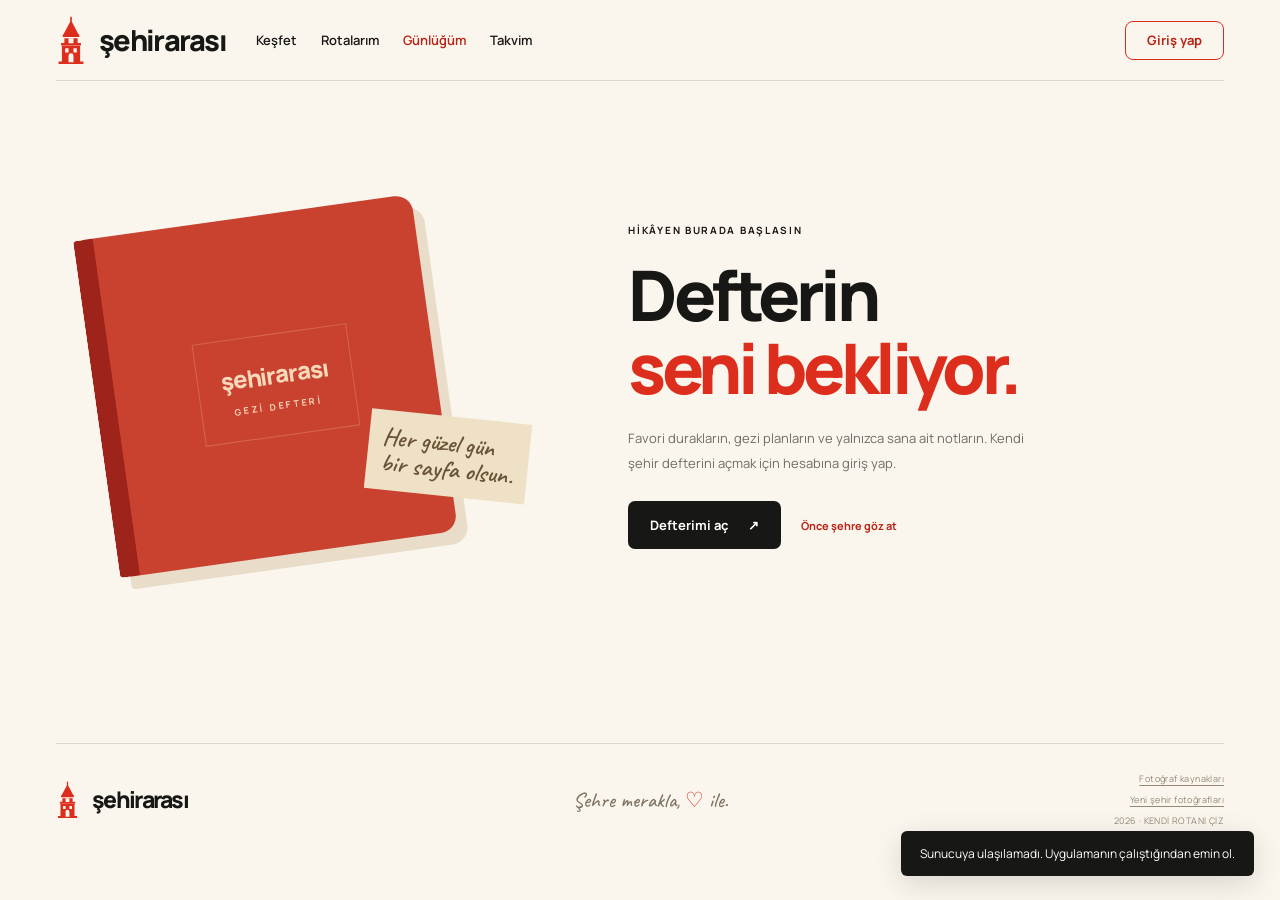
==== static/gunlugum.html @ 311d223b "Add personal account, routes and journal pages" ====
<!doctype html>
<html lang="tr" data-page="journal" data-auth="loading">
  <head>
    <meta charset="utf-8" />
    <meta name="viewport" content="width=device-width, initial-scale=1" />
    <meta name="theme-color" content="#faf6ed" />
    <meta name="description" content="Ziyaretlerini ve güzel günlerden kalan anılarını kendi şehir defterinde sakla." />
    <title>Gezi Günlüğüm — Şehir Arası</title>
    <link rel="preload" href="/static/photos/galata-sokak.jpg" as="image" />
    <link rel="preload" href="/static/fonts/Manrope.ttf" as="font" type="font/ttf" crossorigin />
    <link rel="stylesheet" href="/static/vendor/leaflet/leaflet.css" />
    <script src="/static/personal-pages.js?v=personal-4"></script>
    <link rel="stylesheet" href="/static/app.css?v=guide-2-3" />
    <link rel="stylesheet" href="/static/features.css?v=guide-2-2" />
    <link rel="stylesheet" href="/static/personal-pages.css?v=personal-4" />
    <script src="/static/photos.js?v=kultur-3-1" defer></script>
    <script src="/static/city-photos.js?v=guide-2-1" defer></script>
    <script src="/static/vendor/leaflet/leaflet.js" defer></script>
    <script src="/static/features.js?v=personal-4" defer></script>
    <script src="/static/app.js?v=personal-4" defer></script>
  </head>
  <body>
    <svg class="svg-library" xmlns="http://www.w3.org/2000/svg" aria-hidden="true">
      <defs>
        <symbol id="i-tower" viewBox="0 0 36 58"><path d="M17 1h2v6l9 17H8l9-17V1Zm-7 26h16v6H10v-6Zm-3 9h22v19h4v3H3v-3h4V36Z" fill="currentColor"/><path d="M8 24h20M6 34h24" stroke="currentColor" stroke-width="3"/><path d="M15 27h6v6h-6zM11 39h4v5h-4zM21 39h4v5h-4zM15 48a3 3 0 0 1 6 0v8h-6z" fill="var(--paper,#faf6ed)"/></symbol>
        <symbol id="i-arrow" viewBox="0 0 24 24"><path d="M4 12h15m-6-6 6 6-6 6" fill="none" stroke="currentColor" stroke-width="1.8" stroke-linecap="round" stroke-linejoin="round"/></symbol>
        <symbol id="i-heart" viewBox="0 0 24 24"><path d="M20.8 4.7a5.4 5.4 0 0 0-7.6 0L12 5.9l-1.2-1.2a5.4 5.4 0 0 0-7.6 7.6L12 21l8.8-8.7a5.4 5.4 0 0 0 0-7.6Z" fill="var(--heart-fill,none)" stroke="currentColor" stroke-width="1.8" stroke-linejoin="round"/></symbol>
        <symbol id="i-search" viewBox="0 0 24 24"><circle cx="10.5" cy="10.5" r="6.5" fill="none" stroke="currentColor" stroke-width="1.8"/><path d="m16 16 5 5" stroke="currentColor" stroke-width="1.8" stroke-linecap="round"/></symbol>
        <symbol id="i-pin" viewBox="0 0 24 24"><path d="M19 10c0 5-7 11-7 11S5 15 5 10a7 7 0 1 1 14 0Z" fill="none" stroke="currentColor" stroke-width="1.7"/><circle cx="12" cy="10" r="2.2" fill="none" stroke="currentColor" stroke-width="1.7"/></symbol>
        <symbol id="i-tram" viewBox="0 0 100 100"><g fill="none" stroke="currentColor" stroke-width="1.5" stroke-linecap="round" stroke-linejoin="round"><path d="m24 27 43-11 14 8-43 13-14-10v51l14 9 43-13V24M38 37v50m-14-9 43-13 14 9M27 28v-7l40-12 10 6-10 1M45 15l-7-9 17 3-7 5M47 85l-1 8m23-15 2 8M15 95l70-22M30 97l59-20M42 41l32-9v23l-32 9V41Zm-14-7 6 4v22l-6-4V34Zm19 5v22m11-25v22m11-25v22M42 71l32-9M46 74l24-7"/><circle cx="44" cy="81" r="2"/><circle cx="73" cy="72" r="2"/></g></symbol>
      </defs>
    </svg>
    <a class="skip-link" href="/#places">Duraklara geç</a>
    <header class="site-header page-wrap">
      <a class="brand" href="/" aria-label="Şehir Arası ana sayfa"><svg class="brand-tower" aria-hidden="true"><use href="#i-tower"/></svg><span>şehirarası</span></a>
      <nav class="main-nav" aria-label="Ana menü"><a href="/#places">Keşfet</a><a href="/rotalarim">Rotalarım</a><a href="/gunlugum">Günlüğüm</a><a href="/#events">Takvim</a></nav>
      <div class="header-actions"><label class="city-picker"><svg class="icon" aria-hidden="true"><use href="#i-pin"/></svg><span class="sr-only">Şehir seç</span><select id="citySelect"><option value="istanbul">İstanbul</option><option value="ankara">Ankara</option><option value="izmir">İzmir</option></select></label><button class="account-button" id="accountButton" type="button">Giriş yap</button></div>
    </header>

    <main id="top">
      <div class="personal-loading page-wrap" role="status"><span class="loading-line"></span><p>Şehir defterin açılıyor…</p></div>
      <section class="personal-guest page-wrap" id="personalGuest" aria-labelledby="personalGuestTitle">
        <div class="guest-notebook" aria-hidden="true"><span class="guest-book-label">şehirarası<br /><b>GEZİ DEFTERİ</b></span><span class="handnote">Her güzel gün<br />bir sayfa olsun.</span></div>
        <div><p class="eyebrow">HİKÂYEN BURADA BAŞLASIN</p><h1 id="personalGuestTitle">Defterin<br /><em>seni bekliyor.</em></h1><p>Favori durakların, gezi planların ve yalnızca sana ait notların. Kendi şehir defterini açmak için hesabına giriş yap.</p><button class="button button-dark" data-feature-login type="button">Defterimi aç <span aria-hidden="true">↗</span></button><a class="guest-explore" href="/#places">Önce şehre göz at</a></div>
      </section>
      <section class="personal-hero routes-page-hero page-wrap personal-auth-content" id="routesPageHero" aria-labelledby="routesPageTitle">
        <div class="personal-hero-copy"><p class="eyebrow"><span class="chapter-number">02</span> KENDİ YOLUNU ÇİZ</p><h1 id="routesPageTitle">Bir sonraki<br /><em>güzel gün.</em></h1><p class="personal-lead">Sevdiğin durakları bir araya getir.<br />Şehrin ritmini, kendi adımlarınla bul.</p><button class="button button-coral" id="personalNewRouteButton" type="button">Yeni bir rota çiz <svg class="icon" aria-hidden="true"><use href="#i-arrow"/></svg></button><div class="hero-mini-stats"><span><strong id="routeSummaryCount">0</strong> kaydedilmiş rota</span><span><strong id="routeSummaryStops">0</strong> farklı durak</span></div></div>
        <div class="route-sketch" aria-hidden="true"><span class="sketch-caption">PLANLAR KÜÇÜK, HİKÂYELER BÜYÜK.</span><svg class="sketch-line" viewBox="0 0 520 330" fill="none"><path d="M45 260C10 90 190 290 205 140S420 25 460 150S350 345 250 270" stroke="currentColor" stroke-width="2" stroke-dasharray="7 7"/><g fill="#dc2d1d" stroke="#faf6ed" stroke-width="5"><circle cx="45" cy="260" r="19"/><circle cx="205" cy="140" r="19"/><circle cx="250" cy="270" r="19"/></g><g fill="#fff" font-family="Manrope, sans-serif" font-size="13" text-anchor="middle"><text x="45" y="265">1</text><text x="205" y="145">2</text><text x="250" y="275">3</text></g></svg><figure class="sketch-photo"><img src="/static/photos/bogaz-vapuru.jpg" alt="" /><figcaption class="handnote">Yolun sonu,<br />yeni bir başlangıç.</figcaption></figure><span class="handnote sketch-handnote">Bir sokak daha<br />yürüyelim mi?</span><span class="route-stamp">ŞEHİR ARASI<br /><b>YOLA ÇIK</b><br />♡</span></div>
      </section>
      <section class="personal-hero journal-page-hero page-wrap personal-auth-content" id="journalPageHero" aria-labelledby="journalPageTitle">
        <div class="personal-hero-copy"><p class="eyebrow"><span class="chapter-number">03</span> GÜZEL GÜNLER BİRİKSİN</p><h1 id="journalPageTitle">Bazı günler<br /><em>unutulmasın.</em></h1><p class="personal-lead">Bir müze, bir sokak, bir küçük mola.<br />Şehirde bıraktığın izleri burada sakla.</p><button class="button button-dark" id="journalAddButton" type="button">Yeni bir anı ekle <span aria-hidden="true">+</span></button><div class="hero-mini-stats"><span><strong id="journalSummaryCount">0</strong> ziyaret</span><span><strong id="journalSummaryCities">0</strong> şehir</span><span class="journal-private"><span aria-hidden="true">◇</span> Yalnızca sana ait</span></div></div>
        <div class="journal-moodboard" aria-hidden="true"><div class="journal-paper"><span class="paper-date" id="journalToday"></span><span class="handnote">Şehri gezdim.<br />Biraz da kendimi.</span><span class="paper-signature">— güzel bir günden kalanlar</span></div><figure class="journal-polaroid"><img src="/static/photos/galata-sokak.jpg" alt="" /><figcaption class="handnote">Hep yeni hikâyeler.</figcaption></figure><span class="journal-sticker">BİLETİNİ SAKLA.<br />HİKÂYENİ DE.</span><svg class="journal-doodle" viewBox="0 0 100 60" fill="none"><path d="M8 12C18 55 58 48 89 19m-18 4 18-4-5 17" stroke="currentColor" stroke-width="2" stroke-linecap="round" stroke-linejoin="round"/></svg></div>
      </section>
      <section class="hero page-wrap" aria-labelledby="hero-title">
        <div class="hero-copy">
          <p class="eyebrow"><span id="heroCityEyebrow">İSTANBUL'U YENİDEN GÖR</span> <span class="eyebrow-line"></span></p>
          <h1 id="hero-title">Bir şehir.<br />Bin hikâye.<br /><em>Senin rotan.</em></h1>
          <p class="hero-intro">Müzelerden ara sokaklara, merakının peşinden git.</p>
          <a class="button button-dark" href="/#places">Şehri keşfet <svg class="icon" aria-hidden="true"><use href="#i-arrow"/></svg></a>
        </div>
        <div class="hero-collage" aria-label="İstanbul'dan bir gezi defteri">
          <figure class="collage-photo photo-galata"><img src="/static/photos/galata-sokak.jpg" alt="Tarihî binaların arasından Galata Kulesi'ne uzanan sokak" width="960" height="1280" fetchpriority="high" /><span class="photo-number" aria-hidden="true">1</span><figcaption class="handnote galata-note">Galata'dan<br />başlayalım.<svg class="note-arrow" viewBox="0 0 70 50" fill="none" aria-hidden="true"><path d="M8 8C5 29 24 42 58 35M47 29L58 35L49 44" stroke="currentColor" stroke-width="1.8" stroke-linecap="round" stroke-linejoin="round"/></svg></figcaption></figure>
          <figure class="collage-photo photo-ferry"><img src="/static/photos/bogaz-vapuru.jpg" alt="Boğaz'da ilerleyen İstanbul vapuru" width="960" height="711" /><span class="photo-number" aria-hidden="true">2</span><figcaption class="handnote ferry-note">Boğaz<br />her zaman<br />başka güzel.<svg class="note-arrow" viewBox="0 0 70 50" fill="none" aria-hidden="true"><path d="M8 8C5 29 24 42 58 35M47 29L58 35L49 44" stroke="currentColor" stroke-width="1.8" stroke-linecap="round" stroke-linejoin="round"/></svg></figcaption></figure>
          <figure class="collage-photo photo-museum"><img src="/static/photos/arkeoloji-salonu.jpg" alt="İstanbul Arkeoloji Müzeleri'nde sütunlarla çevrili tarihî bir salon" width="960" height="1201" /><span class="photo-number" aria-hidden="true">3</span><figcaption class="handnote museum-note">Geçmişle<br />bugün arasında<br />bir köprü.</figcaption></figure>
          <svg class="collage-route" viewBox="0 0 1000 1000" preserveAspectRatio="none" fill="none" aria-hidden="true">
            <defs><marker id="collage-arrow-tip" markerUnits="userSpaceOnUse" markerWidth="32" markerHeight="32" viewBox="0 0 32 32" refX="27" refY="16" orient="auto"><path d="M7 5L27 16L7 27" stroke="currentColor" stroke-width="2" stroke-linecap="round" stroke-linejoin="round" vector-effect="non-scaling-stroke"/></marker></defs>
            <path d="M520 370C526 265 557 164 605 190" marker-end="url(#collage-arrow-tip)" stroke="currentColor" stroke-width="2" stroke-dasharray="7 7" stroke-linecap="round" vector-effect="non-scaling-stroke"/>
            <path d="M1040 470C1120 510 1130 640 1050 700" marker-end="url(#collage-arrow-tip)" stroke="currentColor" stroke-width="2" stroke-dasharray="7 7" stroke-linecap="round" vector-effect="non-scaling-stroke"/>
          </svg>
          <span class="paper-note handnote">Aynı sokaklar,<br />hep yeni hikâyeler.</span>
        </div>
      </section>

      <section class="explore-tools page-wrap" aria-label="Durak ara ve filtrele">
        <form class="search-bar" id="searchForm" role="search">
          <svg class="icon search-icon" aria-hidden="true"><use href="#i-search"/></svg>
          <label class="sr-only" for="searchInput">Durak veya semt ara</label><input id="searchInput" type="search" placeholder="Bugün nereyi keşfedelim?" autocomplete="off" /><kbd>/</kbd>
          <button class="button button-coral search-submit" type="submit">Ara <svg class="icon" aria-hidden="true"><use href="#i-arrow"/></svg></button>
        </form>
        <div class="category-chips" id="categoryChips" aria-label="Kategoriye göre filtrele"><button class="chip is-active" data-category="" type="button" aria-pressed="true">Hepsi</button></div>
        <div class="tools-doodle" aria-hidden="true"><svg><use href="#i-tram"/></svg><span class="handnote">İyi şeyler<br />hep yolda.</span></div>
      </section>

      <section class="discovery" id="places" aria-labelledby="places-title">
        <div class="page-wrap">
          <div class="section-heading"><h2 id="places-title">Merakına bir durak.</h2><button class="text-link" id="showAllPlaces" type="button" aria-expanded="false" aria-controls="placeGrid">Tüm yerleri keşfet <svg class="icon" aria-hidden="true"><use href="#i-arrow"/></svg></button></div>
          <div class="discovery-toolbar"><p id="resultCount" aria-live="polite">Duraklar yükleniyor…</p><div class="select-filters">
            <label class="select-wrap"><span class="sr-only">Semt seç</span><select id="districtSelect"><option value="">Tüm semtler</option></select></label>
            <label class="select-wrap"><span class="sr-only">Sıralama seç</span><select id="sortSelect"><option value="popular">Öne çıkanlar</option><option value="rating">En yüksek puan</option><option value="az">A'dan Z'ye</option></select></label>
            <button class="favorites-toggle" id="favoritesToggle" type="button" aria-pressed="false"><svg class="icon" aria-hidden="true"><use href="#i-heart"/></svg> Kaydettiklerim <b id="favoriteCount">0</b></button>
          </div></div>
          <div class="exploration-options"><fieldset class="trip-filters"><legend class="sr-only">Gezi tercihlerine göre filtrele</legend><label><input id="indoorFilter" type="checkbox" /> Kapalı mekân</label><label><input id="familyFilter" type="checkbox" /> Çocukla gezi</label><label><input id="accessibleFilter" type="checkbox" /> Doğrulanmış tekerlekli sandalye erişimi</label></fieldset><div class="view-switch" aria-label="Görünüm"><button id="listViewButton" type="button" aria-pressed="true">Kartlar</button><button id="mapViewButton" type="button" aria-pressed="false">Harita</button></div></div>
          <p class="filter-explainer">Çocukla gezi önerileri editoryaldir. Erişim bilgisi bilinmeyen yerler erişilebilirlik filtresinde gösterilmez.</p>
          <div id="mapView" class="map-layout" hidden><div><div id="discoveryMap" class="discovery-map" role="region" aria-label="Durakların haritası"></div><p id="mapStatus" class="small-note" aria-live="polite">Bir noktaya dokun, yeni bir durak keşfet.</p></div><aside id="mapPlaceCard" class="map-place-card"><p>Haritadaki bir durağı seç.</p></aside></div>
          <div class="place-grid" id="placeGrid" aria-live="polite" aria-busy="true"></div>
          <div class="empty-state" id="emptyState" hidden><svg class="icon" aria-hidden="true"><use href="#i-search"/></svg><h3>Bu aramada bir şey bulamadık.</h3><p>Filtreleri değiştirip yeniden deneyebilirsin.</p><button class="text-button" id="clearFilters" type="button">Filtreleri temizle <span aria-hidden="true">↗</span></button></div>
        </div>
      </section>

      <section class="profile-section page-wrap personal-auth-content" id="profile" aria-labelledby="profileTitle" hidden>
        <div class="profile-heading">
          <div class="account-intro"><p class="eyebrow"><span class="chapter-number">01</span> <span id="profileGreeting">SENİN ŞEHİR DEFTERİN</span></p><h1 id="profileTitle">Yeni hikâyelere<br /><em>yer aç.</em></h1><p class="personal-lead">Aklında kalan yerler, yola çıkacak planlar,<br />bir gün dönüp gülümseyeceğin notlar.</p></div>
          <aside class="account-identity"><span class="identity-label">ŞEHİR ARASI · GEZGİN KARTI</span><div class="identity-main"><span class="account-avatar" id="accountInitials" aria-hidden="true">G</span><div><h2 id="accountName">Gezgin</h2><p id="accountEmail"></p><span class="identity-role" id="accountRole">Meraklı bir gezgin</span></div></div><div class="identity-bottom"><span class="handnote">Şehre merakla.</span><button class="text-button" id="logoutButton" type="button">Çıkış yap ↗</button></div><span class="identity-corner" aria-hidden="true">♡</span></aside>
        </div>
        <div class="profile-stats" aria-label="Hesap özeti">
          <a href="#profileFavorites"><span class="stat-icon" aria-hidden="true">♡</span><div><strong id="profileFavoriteCount">0</strong><span>Bir gün gideceğim dediğin durak</span></div><span class="stat-arrow" aria-hidden="true">↘</span></a>
          <a href="/rotalarim"><span class="stat-icon" aria-hidden="true">↝</span><div><strong id="profileRouteCount">0</strong><span>Sana ait gezi rotası</span></div><span class="stat-arrow" aria-hidden="true">↗</span></a>
          <a href="/gunlugum"><span class="stat-icon" aria-hidden="true">✎</span><div><strong id="profileVisitCount">0</strong><span>Defterine düşen güzel anı</span></div><span class="stat-arrow" aria-hidden="true">↗</span></a>
        </div>
        <div class="profile-dashboard">
          <section class="profile-panel favorites-panel" id="profileFavorites" aria-labelledby="profileFavoritesTitle">
            <div class="profile-panel-heading"><div><p class="eyebrow">GİDİLECEK DAHA ÇOK YER VAR</p><h2 id="profileFavoritesTitle">Kalbinde bir yer.</h2></div><span class="handnote panel-handnote">Bir gün, mutlaka.</span></div>
            <div class="favorite-collection-tools"><label class="collection-search"><svg class="icon" aria-hidden="true"><use href="#i-search"/></svg><span class="sr-only">Favorilerimde ara</span><input id="profileFavoriteSearch" type="search" placeholder="Favorilerimde ara…" /></label><span id="favoritesListCount" class="small-note">Tüm şehirlerdeki favorilerin</span></div>
            <div class="profile-items" id="profileFavoritesGrid" aria-live="polite"></div>
            <a class="profile-more-link" href="/#places">Yeni bir yer keşfet <span aria-hidden="true">↗</span></a>
          </section>
          <section class="profile-panel recent-routes-panel" id="profileRoutes" aria-labelledby="profileRoutesTitle">
            <div class="profile-panel-heading"><div><p class="eyebrow">SIRADAKİ GÜZEL GÜNE</p><h2 id="profileRoutesTitle">Yola çıkacak planlar.</h2></div><span class="panel-symbol" aria-hidden="true">↝</span></div>
            <div class="profile-items" id="profileRoutesGrid" aria-live="polite"></div>
            <a class="profile-more-link" href="/rotalarim">Rotalarımı aç <span aria-hidden="true">↗</span></a>
          </section>
          <section class="profile-panel recent-journal-panel" id="profileJournal" aria-labelledby="profileJournalTitle">
            <div class="profile-panel-heading"><div><p class="eyebrow">AKLINDA KALANLAR</p><h2 id="profileJournalTitle">Defterden bir sayfa.</h2></div><span class="panel-symbol" aria-hidden="true">✎</span></div>
            <div class="profile-items" id="profileJournalGrid" aria-live="polite"></div>
            <a class="profile-more-link" href="/gunlugum">Günlüğümü aç <span aria-hidden="true">↗</span></a>
          </section>
        </div>
      </section>

      <section class="feature-section page-wrap" id="routeTemplates" aria-labelledby="templatesTitle"><div class="section-heading"><div><p class="eyebrow">NEREDEN BAŞLASAM DİYENLERE</p><h2 id="templatesTitle">Hazır rotalar.</h2></div><a class="text-link" href="/rotalarim">Benim rotalarım ↓</a></div><p class="section-intro">Bir rota seç, duraklarını keşfet; dilersen kendi planına dönüştür.</p><div id="templatesGrid" class="templates-grid" aria-live="polite"></div></section>

      <section class="route-callout" id="route-callout" aria-labelledby="routeCalloutTitle"><div class="page-wrap route-callout-inner"><div><p class="eyebrow">MERAK ETTİĞİN YERLERİ BİR ARAYA GETİR</p><h2 id="routeCalloutTitle">Kendi yolunu çiz.</h2></div><svg class="callout-route" viewBox="0 0 380 100" fill="none" aria-hidden="true"><path d="M10 67c42-81 77 68 132-5S244 6 275 54s57 46 90-13" stroke="currentColor" stroke-width="1.7" stroke-dasharray="7 7"/><g stroke="currentColor" stroke-width="1.5"><path d="M22 20c0 11-9 19-9 19S4 31 4 20a9 9 0 0 1 18 0Z"/><circle cx="13" cy="20" r="3"/><circle cx="273" cy="54" r="5"/><path d="m354 42 12-3-1 12"/></g></svg><button class="button button-paper" id="newRouteButton" type="button">Rota oluştur <svg class="icon" aria-hidden="true"><use href="#i-arrow"/></svg></button></div></section>

      <section class="routes-section page-wrap personal-auth-content" id="routes" aria-labelledby="routesTitle">
        <div class="collection-heading"><div><p class="eyebrow">GEZİ PLANLARIN</p><h2 id="routesTitle">Kaydettiğin rotalar.</h2></div><p id="routesCount" class="collection-count" aria-live="polite"></p></div>
        <div class="collection-toolbar"><label class="collection-search"><svg class="icon" aria-hidden="true"><use href="#i-search"/></svg><span class="sr-only">Rotalarımda ara</span><input id="personalRouteSearch" type="search" placeholder="Bir rota ya da durak ara…" /></label><label class="collection-select"><span>Şehir</span><select id="personalRouteCity"><option value="">Tüm şehirler</option><option value="istanbul">İstanbul</option><option value="ankara">Ankara</option><option value="izmir">İzmir</option></select></label></div>
        <div class="routes-grid" id="routesGrid" aria-live="polite"></div>
        <a class="route-inspiration" href="/#routeTemplates"><div><p class="eyebrow">NEREDEN BAŞLASAM DİYENLERE</p><h3>Biraz ilham, biraz yol.</h3><p>Şehrin içinden özenle seçtiğimiz hazır rotalara göz at.</p></div><span class="handnote">Gerisi senin hikâyen.</span><span class="inspiration-arrow" aria-hidden="true">↗</span></a>
      </section>

      <section class="feature-section journal-section personal-auth-content" id="journal" aria-labelledby="journalTitle">
        <div class="page-wrap"><div class="collection-heading"><div><p class="eyebrow">ŞEHİRDE BIRAKTIĞIN İZLER</p><h2 id="journalTitle">Ziyaretlerin, satır satır.</h2></div><span id="journalCount" class="collection-count" aria-live="polite"></span></div>
          <div class="collection-toolbar"><label class="collection-search"><svg class="icon" aria-hidden="true"><use href="#i-search"/></svg><span class="sr-only">Günlüğümde ara</span><input id="journalSearch" type="search" placeholder="Bir yer, bir şehir, bir hatıra ara…" /></label><label class="collection-select"><span>Şehir</span><select id="journalCity"><option value="">Tüm şehirler</option><option value="istanbul">İstanbul</option><option value="ankara">Ankara</option><option value="izmir">İzmir</option></select></label><label class="collection-select"><span>Sıralama</span><select id="journalSort"><option value="newest">En yeni anılar</option><option value="oldest">İlk anılardan</option></select></label></div>
          <div id="journalGrid" class="journal-grid" aria-live="polite"></div>
        </div>
      </section>

      <section class="feature-section page-wrap" id="events" aria-labelledby="eventsTitle"><div class="section-heading"><div><p class="eyebrow">ŞEHRİN KÜLTÜR AJANDASI</p><h2 id="eventsTitle">Sergiler ve etkinlikler.</h2></div><button id="newEventButton" class="button button-dark" type="button" hidden>Etkinlik ekle +</button></div><div class="calendar-toolbar"><label for="eventMonth">Ay seç <input type="month" id="eventMonth" /></label><label><input type="checkbox" id="pastEvents" /> Geçmiş etkinlikleri de göster</label><button class="text-button" id="clearEventDay" type="button" hidden>Ayın tamamını göster</button></div><p class="small-note">Tarihler resmî kaynaklardan doğrulanmıştır. Program değişiklikleri için etkinliğin kaynak sayfasını kontrol et.</p><div class="calendar-layout"><div id="eventCalendar" class="event-calendar" aria-label="Etkinlik günleri"></div><div id="eventsGrid" class="events-grid" aria-live="polite"></div></div></section>

      <section class="admin-section page-wrap" id="adminPanel" aria-labelledby="adminTitle" hidden><div class="section-heading routes-heading"><div><p class="eyebrow">İÇERİK YÖNETİMİ</p><h2 id="adminTitle">Durakları yönet.</h2></div><button class="button button-dark" id="newPlaceButton" type="button">Yeni durak ekle <span aria-hidden="true">↗</span></button></div><div class="admin-list" id="adminList"></div></section>

      <section class="about-band" id="about"><div class="about-inner page-wrap"><svg class="about-tower" aria-hidden="true"><use href="#i-tower"/></svg><div><p class="eyebrow">ŞEHİR ARASI NE DEMEK?</p><h2>Biraz yavaşla.<br /><em>Biraz etrafına bak.</em></h2></div><p class="about-copy">Bir müzenin kapısından gir, hiç bilmediğin bir sokağa sap. Şehir Arası, İstanbul, Ankara ve İzmir'de yeni hikâyeler bulman için var. Keşfet, kaydet, kendi yolunu çiz.</p><a href="/#places" class="about-link">Hadi, çıkalım <svg class="icon" aria-hidden="true"><use href="#i-arrow"/></svg></a></div></section>
    </main>

    <footer class="site-footer page-wrap"><a class="brand footer-brand" href="/"><svg class="brand-tower" aria-hidden="true"><use href="#i-tower"/></svg><span>şehirarası</span></a><p>Şehre merakla, <span aria-hidden="true">♡</span> ile.</p><div class="footer-meta"><a href="/static/photos/credits.html" target="_blank" rel="noopener">Fotoğraf kaynakları <span class="sr-only">(yeni sekmede açılır)</span></a><a href="/static/photos/city-credits.html" target="_blank" rel="noopener">Yeni şehir fotoğrafları</a><span>2026 · KENDİ ROTANI ÇİZ</span></div></footer>

    <dialog class="detail-dialog" id="detailDialog" aria-labelledby="dialogTitle">
      <button class="dialog-close" id="dialogClose" type="button" aria-label="Pencereyi kapat">×</button>
      <div id="dialogContent" class="dialog-content"></div>
    </dialog>

    <dialog class="form-dialog" id="authDialog" aria-labelledby="authTitle">
      <button class="form-dialog-close" data-close="authDialog" type="button" aria-label="Pencereyi kapat">×</button>
      <p class="eyebrow">ŞEHİR ARASI HESABIN</p>
      <h2 id="authTitle">Keşfin seninle <em>başlasın.</em></h2>
      <div class="auth-tabs"><button class="is-active" data-auth-mode="login" type="button">Giriş yap</button><button data-auth-mode="register" type="button">Hesap oluştur</button></div>
      <form id="authForm" class="stack-form">
        <div class="form-field" id="authNameField" hidden><label for="authName">Adın</label><input id="authName" name="name" minlength="2" maxlength="50" autocomplete="name" /></div>
        <div class="form-field"><label for="authEmail">E-posta</label><input id="authEmail" name="email" type="email" required autocomplete="email" /></div>
        <div class="form-field"><label for="authPassword">Parola</label><input id="authPassword" name="password" type="password" minlength="8" required autocomplete="current-password" /></div>
        <button class="button button-dark" id="authSubmit" type="submit">Giriş yap <span aria-hidden="true">↗</span></button>
        <p class="form-message" id="authMessage" role="status"></p>
      </form>
    </dialog>

    <dialog class="form-dialog wide-dialog" id="routeDialog" aria-labelledby="routeDialogTitle">
      <button class="form-dialog-close" data-close="routeDialog" type="button" aria-label="Pencereyi kapat">×</button>
      <p class="eyebrow">GEZİ PLANI</p><h2 id="routeDialogTitle">Yeni <em>rota.</em></h2>
      <form id="routeForm" class="stack-form">
        <input id="routeId" type="hidden" />
        <div class="form-field"><label for="routeCitySelect">Rotanın şehri</label><select id="routeCitySelect"><option value="istanbul">İstanbul</option><option value="ankara">Ankara</option><option value="izmir">İzmir</option></select><small class="small-note">Şehri değiştirirsen seçili duraklar temizlenir.</small></div>
        <div class="form-field"><label for="routeName">Rota adı</label><input id="routeName" minlength="3" maxlength="70" placeholder="Örn. Bir gün içinde tarihi yarımada" required /></div>
        <div class="form-field"><label for="routeNotes">Notların</label><textarea id="routeNotes" maxlength="500" rows="3" placeholder="Bu rotayla ilgili hatırlamak istediklerin…"></textarea></div>
        <fieldset class="place-picker"><legend>Duraklarını seç <small>(en fazla 12)</small></legend><p id="routePickerStatus" class="small-note" role="status"></p><div id="routePlaceOptions" class="place-options" aria-busy="false"></div></fieldset>
        <div id="routeSelectedOrder" class="selected-order" aria-live="polite"></div><div id="routeEstimate" class="estimate-box" aria-live="polite"></div><button class="text-button" id="estimateWalkingButton" type="button" disabled>Yürüyüş yolunu hesapla</button>
        <button class="button button-dark" type="submit">Rotayı kaydet <span aria-hidden="true">↗</span></button>
        <p class="form-message" id="routeMessage" role="status"></p>
      </form>
    </dialog>

    <dialog class="form-dialog wide-dialog" id="adminDialog" aria-labelledby="adminDialogTitle">
      <button class="form-dialog-close" data-close="adminDialog" type="button" aria-label="Pencereyi kapat">×</button>
      <p class="eyebrow">İÇERİK YÖNETİMİ</p><h2 id="adminDialogTitle">Yeni <em>durak.</em></h2>
      <form id="adminForm" class="stack-form">
        <input id="adminOriginalSlug" type="hidden" />
        <div class="form-grid">
          <div class="form-field"><label for="adminName">Durak adı</label><input id="adminName" required minlength="3" maxlength="100" /></div>
          <div class="form-field"><label for="adminSlug">Kısa ad</label><input id="adminSlug" required minlength="3" maxlength="80" pattern="[a-z0-9]+(-[a-z0-9]+)*" placeholder="ornek-durak" /></div>
          <div class="form-field"><label for="adminCategory">Kategori</label><select id="adminCategory" required></select></div>
          <div class="form-field"><label for="adminDistrict">Semt</label><input id="adminDistrict" required maxlength="80" /></div>
          <div class="form-field form-field-wide"><label for="adminAddress">Adres</label><input id="adminAddress" required maxlength="160" /></div>
          <div class="form-field form-field-wide"><label for="adminSummary">Kısa tanıtım</label><textarea id="adminSummary" required minlength="10" maxlength="240" rows="2"></textarea></div>
          <div class="form-field form-field-wide"><label for="adminDescription">Açıklama</label><textarea id="adminDescription" required minlength="20" maxlength="1800" rows="4"></textarea></div>
          <div class="form-field"><label for="adminDuration">Önerilen süre</label><input id="adminDuration" required maxlength="40" placeholder="Örn. 1–2 saat" /></div>
          <div class="form-field"><label for="adminBestFor">Kimler için?</label><input id="adminBestFor" required maxlength="80" placeholder="Örn. Sanat ve fotoğraf" /></div>
          <div class="form-field"><label for="adminArt">Kart görünümü</label><select id="adminArt"><option value="gallery">Galeri</option><option value="dome">Kubbe</option><option value="palace">Saray</option><option value="cistern">Sarnıç</option><option value="columns">Sütunlar</option><option value="tower">Kule</option><option value="objects">Objeler</option><option value="machine">Makine</option><option value="garden">Bahçe</option><option value="coast">Sahil</option><option value="viewpoint">Manzara</option></select></div>
          <div class="form-field"><label for="adminCity">Şehir</label><select id="adminCity" required></select></div>
          <div class="form-field"><label for="adminVisitMinutes">Ziyaret süresi (dakika)</label><input id="adminVisitMinutes" type="number" min="5" max="720" value="90" required /></div>
          <div class="form-field"><label for="adminLatitude">Enlem (isteğe bağlı)</label><input id="adminLatitude" type="number" step="any" min="-90" max="90" /></div>
          <div class="form-field"><label for="adminLongitude">Boylam (isteğe bağlı)</label><input id="adminLongitude" type="number" step="any" min="-180" max="180" /></div>
          <div class="form-field"><label for="adminIndoor">Kapalı mekân</label><select id="adminIndoor"><option value="">Bilinmiyor / karma</option><option value="true">Evet</option><option value="false">Hayır</option></select></div>
          <div class="form-field"><label for="adminFamily">Çocukla gezi önerisi</label><select id="adminFamily"><option value="">Değerlendirilmedi</option><option value="true">Evet</option><option value="false">Hayır</option></select></div>
          <div class="form-field"><label for="adminAccessible">Doğrulanmış sandalye erişimi</label><select id="adminAccessible"><option value="">Doğrulanmadı</option><option value="true">Evet</option><option value="false">Hayır</option></select></div>
          <div class="form-field"><label for="adminSource">Resmî bilgi kaynağı</label><input id="adminSource" type="url" maxlength="700" /></div>
          <div class="form-field form-field-wide"><label for="adminAccessNote">Erişim açıklaması</label><textarea id="adminAccessNote" maxlength="500" rows="2"></textarea></div>
          <label class="featured-checkbox"><input id="adminFeatured" type="checkbox" /> Öne çıkan durak</label>
        </div>
        <button class="button button-dark" type="submit">Durağı kaydet <span aria-hidden="true">↗</span></button>
        <p class="form-message" id="adminMessage" role="status"></p>
      </form>
    </dialog>
    <dialog class="form-dialog wide-dialog" id="routeViewDialog" aria-labelledby="routeViewTitle"><button class="form-dialog-close" type="button" data-close="routeViewDialog" aria-label="Pencereyi kapat">×</button><p class="eyebrow" id="routeViewEyebrow">GEZİ PLANI</p><h2 id="routeViewTitle">Rota.</h2><p id="routeViewDescription" class="section-intro"></p><div id="routeViewStats" class="estimate-box" aria-live="polite"></div><ol id="routeViewStops" class="route-stop-list"></ol><div class="feature-actions"><button id="routeViewWalking" class="button button-dark" type="button">Yürüyüş yolunu hesapla</button><button id="routeViewCopy" class="text-button" type="button">Bu rotayı kendime ekle ↗</button></div><div id="routeViewMap" class="route-map" role="region" aria-label="Gezi rotası haritası"></div><p class="small-note">Harita: © OpenStreetMap katkıda bulunanlar · Rota: OSRM / FOSSGIS · <a href="https://www.openstreetmap.org/fixthemap" target="_blank" rel="noopener">Harita hatası bildir</a></p></dialog>

    <dialog class="form-dialog wide-dialog" id="shareDialog" aria-labelledby="shareTitle"><button class="form-dialog-close" type="button" data-close="shareDialog" aria-label="Pencereyi kapat">×</button><p class="eyebrow">AYNI YOLDA BULUŞALIM</p><h2 id="shareTitle">Rotanı paylaş.</h2><p class="section-intro">Bağlantıyı bilenler rota adını ve durakları görebilir. Özel notların paylaşılmaz. Rotayı düzenlediğinde paylaşılan görünüm de güncellenir.</p><label class="form-field"><span>Paylaşım bağlantısı</span><input id="shareUrl" type="url" readonly /></label><p id="shareHint" class="small-note"></p><div class="feature-actions"><button class="button button-dark" id="copyShareButton" type="button">Bağlantıyı kopyala</button><button class="text-button" id="revokeShareButton" type="button">Paylaşımı kapat</button></div><p id="shareMessage" class="form-message" role="status"></p></dialog>

    <dialog class="form-dialog" id="journalDialog" aria-labelledby="journalDialogTitle"><button class="form-dialog-close" type="button" data-close="journalDialog" aria-label="Pencereyi kapat">×</button><p class="eyebrow">SADECE SANA AİT</p><h2 id="journalDialogTitle">Gezi notun.</h2><p id="journalPlaceName" class="section-intro"></p><form id="journalForm" class="stack-form"><input id="journalSlug" type="hidden" /><div class="form-field"><label for="journalDate">Ziyaret tarihi</label><input id="journalDate" type="date" required /></div><div class="form-field"><label for="journalNotes">Özel notların</label><textarea id="journalNotes" maxlength="1500" rows="5" placeholder="Bugünden aklında ne kalsın?"></textarea></div><div class="feature-actions"><button class="button button-dark" type="submit">Günlüğüme kaydet</button><button class="text-button" id="removeJournalButton" type="button" hidden>Kaydı sil</button></div><p id="journalMessage" class="form-message" role="status"></p></form></dialog>

    <dialog class="form-dialog wide-dialog" id="eventDialog" aria-labelledby="eventDialogTitle"><button class="form-dialog-close" type="button" data-close="eventDialog" aria-label="Pencereyi kapat">×</button><p class="eyebrow">KÜLTÜR AJANDASINI YÖNET</p><h2 id="eventDialogTitle">Etkinlik.</h2><form id="eventForm" class="stack-form"><input id="eventId" type="hidden" /><div class="form-grid"><div class="form-field"><label for="eventTitle">Etkinlik adı</label><input id="eventTitle" required minlength="3" maxlength="150" /></div><div class="form-field"><label for="eventSlug">Kısa ad</label><input id="eventSlug" required pattern="[a-z0-9]+(-[a-z0-9]+)*" maxlength="100" /></div><div class="form-field"><label for="eventCity">Şehir</label><select id="eventCity" required></select></div><div class="form-field"><label for="eventPlace">Durak</label><select id="eventPlace"><option value="">Bağımsız etkinlik</option></select></div><div class="form-field"><label for="eventStart">Başlangıç</label><input id="eventStart" type="date" required /></div><div class="form-field"><label for="eventEnd">Bitiş</label><input id="eventEnd" type="date" required /></div><div class="form-field form-field-wide"><label for="eventDescription">Açıklama</label><textarea id="eventDescription" required minlength="10" maxlength="1500" rows="3"></textarea></div><div class="form-field"><label for="eventSourceName">Kaynak kurum</label><input id="eventSourceName" required minlength="2" maxlength="100" /></div><div class="form-field"><label for="eventSourceUrl">Resmî kaynak bağlantısı</label><input id="eventSourceUrl" type="url" required maxlength="700" /></div><div class="form-field"><label for="eventVerified">Kaynağın kontrol tarihi</label><input id="eventVerified" type="date" required /></div></div><button class="button button-dark" type="submit">Etkinliği kaydet</button><p id="eventMessage" class="form-message" role="status"></p></form></dialog>

    <dialog class="form-dialog wide-dialog" id="journalPickerDialog" aria-labelledby="journalPickerTitle"><button class="form-dialog-close" type="button" data-close="journalPickerDialog" aria-label="Pencereyi kapat">×</button><p class="eyebrow">YENİ BİR SAYFA AÇ</p><h2 id="journalPickerTitle">Nereyi <em>gezdin?</em></h2><p class="section-intro">Bir durak seç; ziyaret tarihini ve aklında kalanları ekle.</p><label class="collection-search"><svg class="icon" aria-hidden="true"><use href="#i-search"/></svg><span class="sr-only">Ziyaret ettiğim durağı bul</span><input id="journalPlaceSearch" type="search" placeholder="Durak veya şehir ara…" /></label><div id="journalPlaceChoices" class="journal-place-choices" aria-live="polite"></div></dialog>

    <div class="toast" id="toast" role="status" aria-live="polite"></div>
  </body>
</html>
---- static/vendor/leaflet/leaflet.css ----
/* required styles */

.leaflet-pane,
.leaflet-tile,
.leaflet-marker-icon,
.leaflet-marker-shadow,
.leaflet-tile-container,
.leaflet-pane > svg,
.leaflet-pane > canvas,
.leaflet-zoom-box,
.leaflet-image-layer,
.leaflet-layer {
	position: absolute;
	left: 0;
	top: 0;
	}
.leaflet-container {
	overflow: hidden;
	}
.leaflet-tile,
.leaflet-marker-icon,
.leaflet-marker-shadow {
	-webkit-user-select: none;
	   -moz-user-select: none;
	        user-select: none;
	  -webkit-user-drag: none;
	}
/* Prevents IE11 from highlighting tiles in blue */
.leaflet-tile::selection {
	background: transparent;
}
/* Safari renders non-retina tile on retina better with this, but Chrome is worse */
.leaflet-safari .leaflet-tile {
	image-rendering: -webkit-optimize-contrast;
	}
/* hack that prevents hw layers "stretching" when loading new tiles */
.leaflet-safari .leaflet-tile-container {
	width: 1600px;
	height: 1600px;
	-webkit-transform-origin: 0 0;
	}
.leaflet-marker-icon,
.leaflet-marker-shadow {
	display: block;
	}
/* .leaflet-container svg: reset svg max-width decleration shipped in Joomla! (joomla.org) 3.x */
/* .leaflet-container img: map is broken in FF if you have max-width: 100% on tiles */
.leaflet-container .leaflet-overlay-pane svg {
	max-width: none !important;
	max-height: none !important;
	}
.leaflet-container .leaflet-marker-pane img,
.leaflet-container .leaflet-shadow-pane img,
.leaflet-container .leaflet-tile-pane img,
.leaflet-container img.leaflet-image-layer,
.leaflet-container .leaflet-tile {
	max-width: none !important;
	max-height: none !important;
	width: auto;
	padding: 0;
	}

.leaflet-container img.leaflet-tile {
	/* See: https://bugs.chromium.org/p/chromium/issues/detail?id=600120 */
	mix-blend-mode: plus-lighter;
}

.leaflet-container.leaflet-touch-zoom {
	-ms-touch-action: pan-x pan-y;
	touch-action: pan-x pan-y;
	}
.leaflet-container.leaflet-touch-drag {
	-ms-touch-action: pinch-zoom;
	/* Fallback for FF which doesn't support pinch-zoom */
	touch-action: none;
	touch-action: pinch-zoom;
}
.leaflet-container.leaflet-touch-drag.leaflet-touch-zoom {
	-ms-touch-action: none;
	touch-action: none;
}
.leaflet-container {
	-webkit-tap-highlight-color: transparent;
}
.leaflet-container a {
	-webkit-tap-highlight-color: rgba(51, 181, 229, 0.4);
}
.leaflet-tile {
	filter: inherit;
	visibility: hidden;
	}
.leaflet-tile-loaded {
	visibility: inherit;
	}
.leaflet-zoom-box {
	width: 0;
	height: 0;
	-moz-box-sizing: border-box;
	     box-sizing: border-box;
	z-index: 800;
	}
/* workaround for https://bugzilla.mozilla.org/show_bug.cgi?id=888319 */
.leaflet-overlay-pane svg {
	-moz-user-select: none;
	}

.leaflet-pane         { z-index: 400; }

.leaflet-tile-pane    { z-index: 200; }
.leaflet-overlay-pane { z-index: 400; }
.leaflet-shadow-pane  { z-index: 500; }
.leaflet-marker-pane  { z-index: 600; }
.leaflet-tooltip-pane   { z-index: 650; }
.leaflet-popup-pane   { z-index: 700; }

.leaflet-map-pane canvas { z-index: 100; }
.leaflet-map-pane svg    { z-index: 200; }

.leaflet-vml-shape {
	width: 1px;
	height: 1px;
	}
.lvml {
	behavior: url(#default#VML);
	display: inline-block;
	position: absolute;
	}


/* control positioning */

.leaflet-control {
	position: relative;
	z-index: 800;
	pointer-events: visiblePainted; /* IE 9-10 doesn't have auto */
	pointer-events: auto;
	}
.leaflet-top,
.leaflet-bottom {
	position: absolute;
	z-index: 1000;
	pointer-events: none;
	}
.leaflet-top {
	top: 0;
	}
.leaflet-right {
	right: 0;
	}
.leaflet-bottom {
	bottom: 0;
	}
.leaflet-left {
	left: 0;
	}
.leaflet-control {
	float: left;
	clear: both;
	}
.leaflet-right .leaflet-control {
	float: right;
	}
.leaflet-top .leaflet-control {
	margin-top: 10px;
	}
.leaflet-bottom .leaflet-control {
	margin-bottom: 10px;
	}
.leaflet-left .leaflet-control {
	margin-left: 10px;
	}
.leaflet-right .leaflet-control {
	margin-right: 10px;
	}


/* zoom and fade animations */

.leaflet-fade-anim .leaflet-popup {
	opacity: 0;
	-webkit-transition: opacity 0.2s linear;
	   -moz-transition: opacity 0.2s linear;
	        transition: opacity 0.2s linear;
	}
.leaflet-fade-anim .leaflet-map-pane .leaflet-popup {
	opacity: 1;
	}
.leaflet-zoom-animated {
	-webkit-transform-origin: 0 0;
	    -ms-transform-origin: 0 0;
	        transform-origin: 0 0;
	}
svg.leaflet-zoom-animated {
	will-change: transform;
}

.leaflet-zoom-anim .leaflet-zoom-animated {
	-webkit-transition: -webkit-transform 0.25s cubic-bezier(0,0,0.25,1);
	   -moz-transition:    -moz-transform 0.25s cubic-bezier(0,0,0.25,1);
	        transition:         transform 0.25s cubic-bezier(0,0,0.25,1);
	}
.leaflet-zoom-anim .leaflet-tile,
.leaflet-pan-anim .leaflet-tile {
	-webkit-transition: none;
	   -moz-transition: none;
	        transition: none;
	}

.leaflet-zoom-anim .leaflet-zoom-hide {
	visibility: hidden;
	}


/* cursors */

.leaflet-interactive {
	cursor: pointer;
	}
.leaflet-grab {
	cursor: -webkit-grab;
	cursor:    -moz-grab;
	cursor:         grab;
	}
.leaflet-crosshair,
.leaflet-crosshair .leaflet-interactive {
	cursor: crosshair;
	}
.leaflet-popup-pane,
.leaflet-control {
	cursor: auto;
	}
.leaflet-dragging .leaflet-grab,
.leaflet-dragging .leaflet-grab .leaflet-interactive,
.leaflet-dragging .leaflet-marker-draggable {
	cursor: move;
	cursor: -webkit-grabbing;
	cursor:    -moz-grabbing;
	cursor:         grabbing;
	}

/* marker & overlays interactivity */
.leaflet-marker-icon,
.leaflet-marker-shadow,
.leaflet-image-layer,
.leaflet-pane > svg path,
.leaflet-tile-container {
	pointer-events: none;
	}

.leaflet-marker-icon.leaflet-interactive,
.leaflet-image-layer.leaflet-interactive,
.leaflet-pane > svg path.leaflet-interactive,
svg.leaflet-image-layer.leaflet-interactive path {
	pointer-events: visiblePainted; /* IE 9-10 doesn't have auto */
	pointer-events: auto;
	}

/* visual tweaks */

.leaflet-container {
	background: #ddd;
	outline-offset: 1px;
	}
.leaflet-container a {
	color: #0078A8;
	}
.leaflet-zoom-box {
	border: 2px dotted #38f;
	background: rgba(255,255,255,0.5);
	}


/* general typography */
.leaflet-container {
	font-family: "Helvetica Neue", Arial, Helvetica, sans-serif;
	font-size: 12px;
	font-size: 0.75rem;
	line-height: 1.5;
	}


/* general toolbar styles */

.leaflet-bar {
	box-shadow: 0 1px 5px rgba(0,0,0,0.65);
	border-radius: 4px;
	}
.leaflet-bar a {
	background-color: #fff;
	border-bottom: 1px solid #ccc;
	width: 26px;
	height: 26px;
	line-height: 26px;
	display: block;
	text-align: center;
	text-decoration: none;
	color: black;
	}
.leaflet-bar a,
.leaflet-control-layers-toggle {
	background-position: 50% 50%;
	background-repeat: no-repeat;
	display: block;
	}
.leaflet-bar a:hover,
.leaflet-bar a:focus {
	background-color: #f4f4f4;
	}
.leaflet-bar a:first-child {
	border-top-left-radius: 4px;
	border-top-right-radius: 4px;
	}
.leaflet-bar a:last-child {
	border-bottom-left-radius: 4px;
	border-bottom-right-radius: 4px;
	border-bottom: none;
	}
.leaflet-bar a.leaflet-disabled {
	cursor: default;
	background-color: #f4f4f4;
	color: #bbb;
	}

.leaflet-touch .leaflet-bar a {
	width: 30px;
	height: 30px;
	line-height: 30px;
	}
.leaflet-touch .leaflet-bar a:first-child {
	border-top-left-radius: 2px;
	border-top-right-radius: 2px;
	}
.leaflet-touch .leaflet-bar a:last-child {
	border-bottom-left-radius: 2px;
	border-bottom-right-radius: 2px;
	}

/* zoom control */

.leaflet-control-zoom-in,
.leaflet-control-zoom-out {
	font: bold 18px 'Lucida Console', Monaco, monospace;
	text-indent: 1px;
	}

.leaflet-touch .leaflet-control-zoom-in, .leaflet-touch .leaflet-control-zoom-out  {
	font-size: 22px;
	}


/* layers control */

.leaflet-control-layers {
	box-shadow: 0 1px 5px rgba(0,0,0,0.4);
	background: #fff;
	border-radius: 5px;
	}
.leaflet-control-layers-toggle {
	background-image: url(images/layers.png);
	width: 36px;
	height: 36px;
	}
.leaflet-retina .leaflet-control-layers-toggle {
	background-image: url(images/layers-2x.png);
	background-size: 26px 26px;
	}
.leaflet-touch .leaflet-control-layers-toggle {
	width: 44px;
	height: 44px;
	}
.leaflet-control-layers .leaflet-control-layers-list,
.leaflet-control-layers-expanded .leaflet-control-layers-toggle {
	display: none;
	}
.leaflet-control-layers-expanded .leaflet-control-layers-list {
	display: block;
	position: relative;
	}
.leaflet-control-layers-expanded {
	padding: 6px 10px 6px 6px;
	color: #333;
	background: #fff;
	}
.leaflet-control-layers-scrollbar {
	overflow-y: scroll;
	overflow-x: hidden;
	padding-right: 5px;
	}
.leaflet-control-layers-selector {
	margin-top: 2px;
	position: relative;
	top: 1px;
	}
.leaflet-control-layers label {
	display: block;
	font-size: 13px;
	font-size: 1.08333em;
	}
.leaflet-control-layers-separator {
	height: 0;
	border-top: 1px solid #ddd;
	margin: 5px -10px 5px -6px;
	}

/* Default icon URLs */
.leaflet-default-icon-path { /* used only in path-guessing heuristic, see L.Icon.Default */
	background-image: url(images/marker-icon.png);
	}


/* attribution and scale controls */

.leaflet-container .leaflet-control-attribution {
	background: #fff;
	background: rgba(255, 255, 255, 0.8);
	margin: 0;
	}
.leaflet-control-attribution,
.leaflet-control-scale-line {
	padding: 0 5px;
	color: #333;
	line-height: 1.4;
	}
.leaflet-control-attribution a {
	text-decoration: none;
	}
.leaflet-control-attribution a:hover,
.leaflet-control-attribution a:focus {
	text-decoration: underline;
	}
.leaflet-attribution-flag {
	display: inline !important;
	vertical-align: baseline !important;
	width: 1em;
	height: 0.6669em;
	}
.leaflet-left .leaflet-control-scale {
	margin-left: 5px;
	}
.leaflet-bottom .leaflet-control-scale {
	margin-bottom: 5px;
	}
.leaflet-control-scale-line {
	border: 2px solid #777;
	border-top: none;
	line-height: 1.1;
	padding: 2px 5px 1px;
	white-space: nowrap;
	-moz-box-sizing: border-box;
	     box-sizing: border-box;
	background: rgba(255, 255, 255, 0.8);
	text-shadow: 1px 1px #fff;
	}
.leaflet-control-scale-line:not(:first-child) {
	border-top: 2px solid #777;
	border-bottom: none;
	margin-top: -2px;
	}
.leaflet-control-scale-line:not(:first-child):not(:last-child) {
	border-bottom: 2px solid #777;
	}

.leaflet-touch .leaflet-control-attribution,
.leaflet-touch .leaflet-control-layers,
.leaflet-touch .leaflet-bar {
	box-shadow: none;
	}
.leaflet-touch .leaflet-control-layers,
.leaflet-touch .leaflet-bar {
	border: 2px solid rgba(0,0,0,0.2);
	background-clip: padding-box;
	}


/* popup */

.leaflet-popup {
	position: absolute;
	text-align: center;
	margin-bottom: 20px;
	}
.leaflet-popup-content-wrapper {
	padding: 1px;
	text-align: left;
	border-radius: 12px;
	}
.leaflet-popup-content {
	margin: 13px 24px 13px 20px;
	line-height: 1.3;
	font-size: 13px;
	font-size: 1.08333em;
	min-height: 1px;
	}
.leaflet-popup-content p {
	margin: 17px 0;
	margin: 1.3em 0;
	}
.leaflet-popup-tip-container {
	width: 40px;
	height: 20px;
	position: absolute;
	left: 50%;
	margin-top: -1px;
	margin-left: -20px;
	overflow: hidden;
	pointer-events: none;
	}
.leaflet-popup-tip {
	width: 17px;
	height: 17px;
	padding: 1px;

	margin: -10px auto 0;
	pointer-events: auto;

	-webkit-transform: rotate(45deg);
	   -moz-transform: rotate(45deg);
	    -ms-transform: rotate(45deg);
	        transform: rotate(45deg);
	}
.leaflet-popup-content-wrapper,
.leaflet-popup-tip {
	background: white;
	color: #333;
	box-shadow: 0 3px 14px rgba(0,0,0,0.4);
	}
.leaflet-container a.leaflet-popup-close-button {
	position: absolute;
	top: 0;
	right: 0;
	border: none;
	text-align: center;
	width: 24px;
	height: 24px;
	font: 16px/24px Tahoma, Verdana, sans-serif;
	color: #757575;
	text-decoration: none;
	background: transparent;
	}
.leaflet-container a.leaflet-popup-close-button:hover,
.leaflet-container a.leaflet-popup-close-button:focus {
	color: #585858;
	}
.leaflet-popup-scrolled {
	overflow: auto;
	}

.leaflet-oldie .leaflet-popup-content-wrapper {
	-ms-zoom: 1;
	}
.leaflet-oldie .leaflet-popup-tip {
	width: 24px;
	margin: 0 auto;

	-ms-filter: "progid:DXImageTransform.Microsoft.Matrix(M11=0.70710678, M12=0.70710678, M21=-0.70710678, M22=0.70710678)";
	filter: progid:DXImageTransform.Microsoft.Matrix(M11=0.70710678, M12=0.70710678, M21=-0.70710678, M22=0.70710678);
	}

.leaflet-oldie .leaflet-control-zoom,
.leaflet-oldie .leaflet-control-layers,
.leaflet-oldie .leaflet-popup-content-wrapper,
.leaflet-oldie .leaflet-popup-tip {
	border: 1px solid #999;
	}


/* div icon */

.leaflet-div-icon {
	background: #fff;
	border: 1px solid #666;
	}


/* Tooltip */
/* Base styles for the element that has a tooltip */
.leaflet-tooltip {
	position: absolute;
	padding: 6px;
	background-color: #fff;
	border: 1px solid #fff;
	border-radius: 3px;
	color: #222;
	white-space: nowrap;
	-webkit-user-select: none;
	-moz-user-select: none;
	-ms-user-select: none;
	user-select: none;
	pointer-events: none;
	box-shadow: 0 1px 3px rgba(0,0,0,0.4);
	}
.leaflet-tooltip.leaflet-interactive {
	cursor: pointer;
	pointer-events: auto;
	}
.leaflet-tooltip-top:before,
.leaflet-tooltip-bottom:before,
.leaflet-tooltip-left:before,
.leaflet-tooltip-right:before {
	position: absolute;
	pointer-events: none;
	border: 6px solid transparent;
	background: transparent;
	content: "";
	}

/* Directions */

.leaflet-tooltip-bottom {
	margin-top: 6px;
}
.leaflet-tooltip-top {
	margin-top: -6px;
}
.leaflet-tooltip-bottom:before,
.leaflet-tooltip-top:before {
	left: 50%;
	margin-left: -6px;
	}
.leaflet-tooltip-top:before {
	bottom: 0;
	margin-bottom: -12px;
	border-top-color: #fff;
	}
.leaflet-tooltip-bottom:before {
	top: 0;
	margin-top: -12px;
	margin-left: -6px;
	border-bottom-color: #fff;
	}
.leaflet-tooltip-left {
	margin-left: -6px;
}
.leaflet-tooltip-right {
	margin-left: 6px;
}
.leaflet-tooltip-left:before,
.leaflet-tooltip-right:before {
	top: 50%;
	margin-top: -6px;
	}
.leaflet-tooltip-left:before {
	right: 0;
	margin-right: -12px;
	border-left-color: #fff;
	}
.leaflet-tooltip-right:before {
	left: 0;
	margin-left: -12px;
	border-right-color: #fff;
	}

/* Printing */

@media print {
	/* Prevent printers from removing background-images of controls. */
	.leaflet-control {
		-webkit-print-color-adjust: exact;
		print-color-adjust: exact;
		}
	}
---- static/app.css ----
@font-face { font-family: Manrope; src: url('/static/fonts/Manrope.ttf') format('truetype'); font-weight: 200 800; font-display: swap; }
@font-face { font-family: Caveat; src: url('/static/fonts/Caveat.ttf') format('truetype'); font-weight: 400 700; font-display: swap; }

:root {
  --paper: #faf6ed;
  --ink: #171715;
  --muted: #706c65;
  --line: #ded8cc;
  --coral: #dc2d1d;
  --coral-dark: #bb2115;
  --blue: #164cca;
  --sans: Manrope, Arial, sans-serif;
  --display: Manrope, Arial, sans-serif;
  --serif: Caveat, cursive;
}

* { box-sizing: border-box; }
html { scroll-behavior: smooth; scroll-padding-top: 28px; }
body { margin: 0; background: var(--paper); color: var(--ink); font-family: var(--sans); -webkit-font-smoothing: antialiased; }
button, input, select, textarea { font: inherit; }
button, a, select { -webkit-tap-highlight-color: transparent; }
button { color: inherit; }
button, select { cursor: pointer; }
button:disabled { cursor: wait; opacity: .6; }
a { color: inherit; text-decoration: none; }
img { display: block; max-width: 100%; }
[hidden] { display: none !important; }
::selection { background: #efb7a9; color: var(--ink); }
:focus-visible { outline: 3px solid var(--blue); outline-offset: 4px; }
.page-wrap { width: min(1376px, calc(100% - 112px)); margin-inline: auto; }
.sr-only { position: absolute; width: 1px; height: 1px; padding: 0; margin: -1px; overflow: hidden; clip: rect(0, 0, 0, 0); white-space: nowrap; border: 0; }
.svg-library { position: absolute; width: 0; height: 0; overflow: hidden; }
.icon { display: inline-block; width: 22px; height: 22px; flex: 0 0 auto; vertical-align: middle; }
.handnote { font-family: Caveat, cursive; font-size: 23px; font-weight: 600; line-height: 1.04; letter-spacing: .1px; }
.skip-link { position: fixed; z-index: 20; left: 20px; top: -80px; padding: 13px 18px; background: var(--ink); color: #fff; border-radius: 4px; }
.skip-link:focus { top: 15px; }

/* Masthead */
.site-header { position: relative; z-index: 2; height: 81px; display: flex; align-items: center; gap: 52px; }
.brand { display: inline-flex; flex: 0 0 auto; align-items: center; gap: 13px; font-size: 29px; font-weight: 800; letter-spacing: -1.7px; line-height: 1; }
.brand-tower { width: 30px; height: 48px; color: var(--coral); }
.main-nav { display: flex; align-items: center; gap: 31px; margin-left: 17px; font-size: 13px; font-weight: 600; }
.main-nav a { padding-block: 10px; }
.main-nav a:hover { color: var(--coral-dark); }
.header-actions { display: flex; align-items: center; gap: 27px; margin-left: auto; }
.header-city { display: inline-flex; align-items: center; gap: 7px; font-size: 13px; font-weight: 600; }
.header-city .icon { width: 16px; height: 18px; }
.account-button { max-width: 150px; overflow: hidden; text-overflow: ellipsis; white-space: nowrap; min-height: 39px; padding: 8px 21px; border: 1px solid var(--coral); border-radius: 8px; background: transparent; color: var(--coral-dark); font-size: 13px; font-weight: 700; }
.account-button:hover { background: var(--coral); color: #fff; }

/* A page from an Istanbul travel notebook */
.hero { display: grid; grid-template-columns: .94fr 1.06fr; align-items: center; gap: 22px; padding-top: 15px; padding-bottom: 12px; }
.hero-copy { position: relative; z-index: 1; padding-top: 6px; padding-bottom: 20px; }
.eyebrow { display: flex; align-items: center; gap: 20px; margin: 0 0 22px; font-size: 10px; font-weight: 700; letter-spacing: 1.7px; line-height: 1.4; }
.eyebrow-line { width: 80px; height: 1px; background: var(--ink); }
.hero h1 { margin: 0; font-size: clamp(52px, 5.7vw, 86px); font-weight: 800; line-height: 1.01; letter-spacing: -.067em; }
.hero h1 em { color: var(--coral); font-style: normal; white-space: nowrap; }
.hero-intro { margin: 17px 0 23px; font-size: clamp(13px, 1.28vw, 18px); font-weight: 500; line-height: 1.7; }
.button { display: inline-flex; align-items: center; justify-content: center; gap: 20px; min-height: 48px; padding: 13px 22px; border: 0; border-radius: 7px; font-size: 13px; font-weight: 700; line-height: 1.4; transition: background .18s, transform .18s; }
.button .icon { width: 21px; height: 21px; }
.button:hover { transform: translateY(-2px); }
.button-dark { background: var(--ink); color: #fff; }
.button-dark:hover { background: #35332e; }
.button-coral { background: var(--coral); color: #fff; }
.button-coral:hover { background: var(--coral-dark); }
.button-paper { background: var(--paper); color: var(--coral-dark); }
.button-paper:hover { background: #fff; }
.hero-collage { position: relative; height: clamp(350px, 29vw, 430px); margin-left: 3px; margin-right: 64px; }
.collage-photo { position: absolute; margin: 0; }
.collage-photo img { width: 100%; height: 100%; object-fit: cover; filter: saturate(.85) contrast(1.025); }
.photo-galata { top: -7%; left: 0; width: 51%; height: 100%; transform: rotate(-1.3deg); }
.photo-galata img { object-position: 50% 53%; }
.photo-ferry { top: 3%; left: 61%; width: 39%; height: 44%; transform: rotate(2deg); border: 7px solid #f2eddf; }
.photo-ferry::before { content: ''; position: absolute; z-index: 2; width: 83px; height: 24px; top: -18px; left: 12%; transform: rotate(-7deg); background: #d7c6ab8c; clip-path: polygon(0 8%, 98% 0, 100% 88%, 3% 100%); }
.photo-museum { top: 51%; left: 58%; width: 44%; height: 42%; transform: rotate(1.5deg); border: 8px solid #f2eddf; box-shadow: -6px 2px 0 #e8deca88; }
.photo-museum img { object-position: center 54%; }
.photo-number { position: absolute; z-index: 4; display: grid; place-items: center; width: 34px; height: 34px; border-radius: 48% 45% 49% 46%; outline: 2px dashed #d8422e; outline-offset: -2px; background: var(--coral); color: #fff; font-family: Caveat, cursive; font-size: 26px; line-height: 1; }
.photo-galata .photo-number { top: 14%; left: -18px; transform: rotate(8deg); }
.photo-ferry .photo-number { right: -16px; bottom: -15px; }
.photo-museum .photo-number { right: -15px; top: 36%; }
.galata-note { position: absolute; left: -41px; top: 24%; transform: rotate(-10deg); }
.note-arrow { display: block; width: 47px; height: 34px; margin: 3px 0 0 6px; overflow: visible; }
.ferry-note { position: absolute; left: calc(100% + 13px); top: 9%; width: 72px; font-size: 20px; transform: rotate(-5deg); }
.ferry-note .note-arrow { width: 39px; height: 30px; margin: 8px 0 0 4px; transform: rotate(80deg); }
.museum-note { position: absolute; left: calc(100% + 13px); top: 57%; width: 74px; font-size: 20px; transform: rotate(6deg); }
.collage-route { position: absolute; z-index: 3; inset: 0; width: 100%; height: 100%; overflow: visible; color: var(--blue); pointer-events: none; }
.paper-note { position: absolute; z-index: 5; left: -7%; bottom: 8%; padding: 15px 18px; font-size: 23px; transform: rotate(-8deg); background: #f4efdfeb; box-shadow: 0 2px 8px #70675212; }
.paper-note::after { content: ''; position: absolute; width: 40px; height: 15px; top: -6px; left: 41%; background: #d9c8ab80; transform: rotate(10deg); }

/* Search and categories */
.explore-tools { display: grid; grid-template-columns: 1.25fr 1fr; position: relative; align-items: center; gap: 23px; padding: 15px 0 22px; }
.search-bar { display: flex; align-items: center; gap: 15px; min-width: 0; height: 58px; padding: 6px 7px 6px 20px; border: 2px solid var(--ink); border-radius: 11px; background: #fff9; }
.search-bar:focus-within { border-color: var(--blue); }
.search-icon { width: 24px; height: 24px; }
.search-bar input { width: 0; flex: 1; min-width: 0; height: 100%; border: 0; outline: 0; background: transparent; font-size: 14px; color: var(--ink); }
.search-bar input::placeholder { color: #8c8984; }
.search-bar kbd { padding: 2px 6px; border: 1px solid var(--line); border-radius: 4px; color: #9e9990; font: 11px var(--sans); }
.search-submit { min-height: 42px; padding: 11px 21px; gap: 10px; }
.search-submit .icon { width: 16px; height: 16px; }
.category-chips { display: flex; align-items: center; flex-wrap: wrap; gap: 6px; position: relative; z-index: 2; }
.chip { padding: 9px 13px; border: 1px solid #cec7b9; border-radius: 13px; background: transparent; font-size: 10px; font-weight: 600; white-space: nowrap; min-height: 37px; transition: color .15s, background .15s; }
.chip:hover { border-color: var(--ink); background: #eee7db; }
.chip.is-active { border-color: var(--ink); background: var(--ink); color: #fff; }
.tools-doodle { position: absolute; z-index: 0; right: 0; top: -38px; display: flex; align-items: flex-end; gap: 4px; transform: rotate(5deg); pointer-events: none; }
.tools-doodle > svg { width: 65px; height: 65px; }
.tools-doodle > span { padding-bottom: 3px; font-size: 20px; }

/* Discovery cards */
.discovery { padding: 30px 0 37px; background: #fdfaf4; scroll-margin-top: 12px; }
.section-heading { display: flex; justify-content: space-between; align-items: baseline; gap: 22px; margin-bottom: 15px; }
.section-heading h2 { margin: 0; font-size: clamp(30px, 3.25vw, 47px); font-weight: 800; letter-spacing: -.065em; line-height: 1.13; }
.section-heading .eyebrow { margin-bottom: 12px; }
.text-link { display: inline-flex; align-items: center; justify-content: center; gap: 12px; padding: 5px 0; border: 0; background: transparent; font-size: 11px; font-weight: 800; text-decoration: underline; text-underline-offset: 4px; white-space: nowrap; }
.text-link .icon { width: 19px; height: 19px; }
.text-link:hover { color: var(--coral-dark); }
.discovery-toolbar { display: flex; align-items: center; justify-content: space-between; gap: 15px; margin: 0 0 16px; }
.discovery-toolbar > p { margin: 0; color: var(--muted); font-size: 10px; }
.select-filters { display: flex; align-items: center; gap: 10px; }
.select-wrap select { max-width: 155px; border: 0; padding: 7px 18px 7px 4px; background: transparent; color: #605c56; font-size: 10px; }
.favorites-toggle { display: inline-flex; align-items: center; gap: 6px; min-height: 30px; padding: 4px 0 4px 13px; border: 0; border-left: 1px solid var(--line); background: transparent; color: #605c56; font-size: 10px; }
.favorites-toggle .icon { width: 16px; height: 16px; }
.favorites-toggle b { min-width: 19px; padding: 2px 4px; border-radius: 5px; background: #eee8de; font-size: 9px; }
.favorites-toggle.is-active { color: var(--coral-dark); }
.favorites-toggle.is-active .icon { fill: #dc2d1d22; }
.place-grid { display: grid; grid-template-columns: repeat(3, minmax(0, 1fr)); gap: 24px 17px; }
.place-grid[aria-busy=true] { opacity: .65; }
.place-card { min-width: 0; overflow: hidden; border-radius: 6px; background: #fffdf8; box-shadow: 0 4px 14px #443a2510; transition: transform .2s, box-shadow .2s; }
.place-card:hover { transform: translateY(-4px); box-shadow: 0 8px 24px #443a251b; }
.card-art { position: relative; overflow: hidden; isolation: isolate; background: #d9caba; }
.card-image-button { display: block; width: 100%; padding: 0; border: 0; background: transparent; text-align: left; }
.card-image-button .card-art { display: block; aspect-ratio: 2.05; }
.place-photo { position: absolute; z-index: 1; width: 100%; height: 100%; inset: 0; object-fit: cover; transition: transform .6s; }
.card-image-button:hover .place-photo { transform: scale(1.035); }
.photo-fallback { position: absolute; inset: 0; display: grid; place-items: center; color: #fff9; font-size: 75px; font-weight: 800; }
.art-dome, .art-palace { background: #bd9172; }
.art-cistern { background: #6c5142; }
.art-gallery, .art-columns, .art-objects { background: #b5a793; }
.art-garden { background: #8b9b74; }
.art-coast, .art-viewpoint { background: #96b7bc; }
.art-tower { background: #d4a18d; }
.card-category-label { position: absolute; z-index: 2; top: 11px; left: 11px; padding: 5px 8px; border-radius: 3px; background: var(--coral); color: #fff; font-size: 9px; font-weight: 800; letter-spacing: .25px; text-transform: uppercase; }
.place-card[data-category=history] .card-category-label { background: var(--blue); }
.card-content { padding: 12px 14px 13px; }
.card-title-row { display: flex; align-items: flex-start; justify-content: space-between; gap: 10px; }
.card-title { margin: 0; font-size: 17px; font-weight: 800; line-height: 1.3; letter-spacing: -.65px; }
.card-title button { display: inline; padding: 0; border: 0; background: transparent; text-align: left; font: inherit; }
.card-title button:hover { color: var(--coral-dark); }
.favorite-button { display: grid; place-items: center; width: 34px; height: 34px; flex: 0 0 auto; margin: -1px -3px -8px 0; padding: 4px; border: 0; border-radius: 50%; background: transparent; color: var(--ink); }
.favorite-button .icon { width: 23px; height: 23px; fill: transparent; }
.favorite-button:hover, .favorite-button.is-active { background: #fce5de; color: var(--coral-dark); }
.favorite-button.is-active { --heart-fill: currentColor; }
.card-footer { display: flex; align-items: center; gap: 18px; margin-top: 4px; padding-right: 35px; }
.card-location { color: #68635b; font-size: 10px; }
.card-rating { display: inline-flex; align-items: center; gap: 6px; color: #5e5952; font-size: 10px; }
.card-rating b { font-weight: 500; }
.rating-star { color: #e9ab24; font-size: 16px; line-height: 1; }
.card-category { display: inline-block; margin: 0 0 8px; color: var(--coral-dark); font-size: 10px; font-weight: 800; letter-spacing: 1px; text-transform: uppercase; }
.empty-state { padding: 42px 20px; text-align: center; }
.empty-state > .icon { width: 40px; height: 40px; color: #b5a68c; }
.empty-state h3 { margin: 17px 0 8px; font-size: 21px; letter-spacing: -.7px; }
.empty-state p { margin: 0 0 19px; color: var(--muted); font-size: 13px; }
.text-button { padding: 4px; border: 0; background: transparent; color: var(--coral-dark); font-size: 12px; font-weight: 800; }
.text-button:hover { text-decoration: underline; }

/* Routes and the red notebook divider */
.route-callout { overflow: hidden; padding-block: 29px; background: var(--coral); color: var(--paper); }
.route-callout-inner { display: flex; align-items: center; justify-content: space-between; gap: 28px; }
.route-callout .eyebrow { margin-bottom: 8px; font-size: 9px; letter-spacing: 1.35px; opacity: .85; }
.route-callout h2 { margin: 0; white-space: nowrap; font-size: clamp(36px, 4.8vw, 70px); font-weight: 800; line-height: 1.08; letter-spacing: -.065em; }
.callout-route { width: min(29%, 380px); height: 95px; opacity: .85; }
.route-callout .button { flex: 0 0 auto; min-height: 50px; }
.routes-section, .admin-section { padding-block: 60px; }
.routes-section .section-heading { margin-bottom: 11px; }
.routes-note { color: #8b7661; transform: rotate(-4deg); font-size: 26px; }
.routes-intro { margin: 0 0 25px; color: var(--muted); font-size: 13px; line-height: 1.7; }
.routes-grid { display: grid; grid-template-columns: repeat(3, minmax(0, 1fr)); gap: 18px; }
.route-card { display: flex; flex-direction: column; min-height: 220px; padding: 23px; border: 1px solid var(--line); border-radius: 6px; background: #fffaf1; }
.route-card-top { display: flex; align-items: center; justify-content: space-between; color: var(--coral-dark); font-size: 10px; font-weight: 800; letter-spacing: 1px; }
.route-card h3 { margin: 17px 0 9px; font-size: 21px; font-weight: 800; letter-spacing: -.7px; }
.route-card p { margin: 0; color: var(--muted); font-size: 12px; line-height: 1.7; }
.route-places { display: flex; flex-wrap: wrap; gap: 5px; margin-top: 15px; }
.route-places span { padding: 6px 8px; border-radius: 3px; background: #eee7db; color: #6e6559; font-size: 10px; }
.route-card-actions { display: flex; gap: 18px; margin-top: auto; padding-top: 20px; }
.route-card-actions button, .admin-row button { padding: 4px 0; border: 0; background: none; color: var(--coral-dark); font-size: 11px; font-weight: 800; }
.route-card-actions button:hover, .admin-row button:hover { text-decoration: underline; }
.route-guest, .route-empty { display: grid; grid-column: 1 / -1; place-content: center; gap: 9px; min-height: 155px; padding: 24px; border: 1px dashed #c3b6a2; border-radius: 6px; color: var(--muted); text-align: center; font-size: 12px; line-height: 1.8; }
.route-guest strong, .route-empty strong { color: var(--ink); font-size: 18px; font-weight: 800; }
.route-guest button { border: 0; background: transparent; color: var(--coral-dark); font-weight: 800; }
.admin-section { padding-top: 0; }
.admin-list { display: grid; grid-template-columns: repeat(2, minmax(0, 1fr)); gap: 9px; }
.admin-row { display: flex; align-items: center; justify-content: space-between; gap: 12px; padding: 13px 16px; border: 1px solid var(--line); border-radius: 5px; background: #fffbf4; }
.admin-row strong { display: block; font-size: 13px; }
.admin-row small { color: var(--muted); font-size: 11px; }
.admin-row-actions { display: flex; gap: 12px; flex: 0 0 auto; }
.admin-row button:last-child { color: #87635b; }

/* About and colophon */
.about-band { padding-block: 43px; background: #eee7d9; }
.about-inner { display: grid; grid-template-columns: 50px 1.05fr 1.1fr auto; align-items: center; gap: 27px; }
.about-tower { width: 42px; height: 70px; color: var(--coral); }
.about-inner .eyebrow { margin-bottom: 12px; font-size: 9px; }
.about-inner h2 { margin: 0; font-size: 28px; font-weight: 800; line-height: 1.2; letter-spacing: -1.3px; }
.about-inner h2 em { color: var(--coral-dark); font-style: normal; }
.about-copy { max-width: 390px; margin: 0; color: #6f665a; font-size: 12px; line-height: 1.9; }
.about-link { display: inline-flex; align-items: center; gap: 15px; padding-block: 7px; border-bottom: 1px solid #a69b89; white-space: nowrap; font-size: 12px; font-weight: 800; }
.about-link .icon { width: 18px; height: 18px; color: var(--coral); }
.site-footer { display: flex; align-items: center; justify-content: space-between; gap: 25px; min-height: 112px; }
.footer-brand { font-size: 23px; }
.footer-brand .brand-tower { width: 23px; height: 37px; }
.site-footer > p { color: #7e7160; font: 500 21px Caveat, cursive; }
.site-footer > p span { color: var(--coral); }
.footer-meta { display: flex; flex-direction: column; align-items: flex-end; gap: 8px; color: #958877; font-size: 9px; letter-spacing: .4px; }
.footer-meta a { text-decoration: underline; text-underline-offset: 3px; }
.footer-meta a:hover { color: var(--coral-dark); }

/* Place and account dialogs */
.detail-dialog, .form-dialog { width: min(740px, calc(100% - 32px)); max-height: 89vh; padding: 0; overflow: auto; border: 1px solid #e0d7c9; border-radius: 12px; background: var(--paper); color: var(--ink); box-shadow: 0 24px 100px #17171540; }
.detail-dialog::backdrop, .form-dialog::backdrop { background: #1d1c188f; backdrop-filter: blur(4px); }
.dialog-close { position: sticky; z-index: 4; top: 14px; float: right; width: 37px; height: 37px; margin: 14px 14px -51px 0; padding: 0; border: 1px solid #fff8; border-radius: 50%; background: #171715c9; color: #fff; font-size: 27px; line-height: 1; }
.dialog-content { padding: 0 30px 30px; }
.dialog-hero { display: block; height: 280px; margin: 0 -30px 26px; }
.dialog-hero .place-photo { object-position: center 48%; }
.dialog-title-row { display: flex; align-items: start; justify-content: space-between; gap: 15px; }
.dialog-title-row h2 { margin: 0 0 10px; font-size: 34px; font-weight: 800; letter-spacing: -1.6px; line-height: 1.13; }
.dialog-location { margin: 0; color: var(--muted); font-size: 12px; line-height: 1.7; }
.dialog-stats { display: flex; flex-wrap: wrap; gap: 8px; margin: 22px 0; }
.dialog-stat { padding: 9px 11px; border: 1px solid #dcd2c1; border-radius: 4px; color: #6b6256; font-size: 11px; }
.dialog-description { color: #655d52; font-size: 14px; line-height: 1.9; }
.dialog-map { display: inline-flex; align-items: center; gap: 8px; margin: 7px 0 25px; color: var(--coral-dark); font-size: 12px; font-weight: 800; }
.dialog-map:hover { text-decoration: underline; }
.review-section { padding-top: 23px; border-top: 1px solid var(--line); }
.review-heading { display: flex; align-items: baseline; justify-content: space-between; gap: 12px; }
.review-heading h3, .review-form h3 { margin: 0 0 16px; font-size: 20px; font-weight: 800; letter-spacing: -.5px; }
.review-heading > span { color: #887b69; font-size: 10px; }
.review-list { display: grid; gap: 12px; margin-bottom: 25px; }
.review-item { padding: 15px 17px; border-radius: 5px; background: #eee7da; }
.review-item-top { display: flex; justify-content: space-between; gap: 10px; }
.review-item strong { font-size: 12px; }
.review-item time { color: #8b7f6d; font-size: 10px; }
.review-item p { margin: 8px 0 0; color: #6b6153; font-size: 12px; line-height: 1.8; }
.no-reviews, .review-login { color: var(--muted); font-size: 12px; line-height: 1.8; }
.review-form { padding-top: 22px; border-top: 1px solid var(--line); }
.review-form h3 { margin-bottom: 7px; }
.review-form > p { margin: 0 0 16px; color: var(--muted); font-size: 12px; }
.review-form > .button { margin-top: 15px; }
.form-grid { display: grid; grid-template-columns: 1fr 1fr; gap: 14px; }
.form-field { display: grid; gap: 7px; min-width: 0; }
.form-field label { color: #62594c; font-size: 11px; font-weight: 800; }
.form-field input, .form-field select, .form-field textarea { width: 100%; min-height: 43px; padding: 11px 12px; border: 1px solid #d4c9b8; border-radius: 5px; background: #fffaf2; color: var(--ink); font-size: 13px; line-height: 1.5; }
.form-field textarea { min-height: 90px; resize: vertical; }
.form-field-wide { grid-column: 1 / -1; }
.form-message { min-height: 18px; margin: 9px 0 0; color: var(--coral-dark); font-size: 12px; line-height: 1.6; }
.form-dialog { position: relative; width: min(465px, calc(100% - 32px)); padding: 33px; }
.wide-dialog { width: min(700px, calc(100% - 32px)); }
.form-dialog .eyebrow { margin-bottom: 12px; color: var(--coral-dark); font-size: 9px; }
.form-dialog h2 { margin: 0 0 23px; font-size: 34px; font-weight: 800; line-height: 1.1; letter-spacing: -1.7px; }
.form-dialog h2 em { color: var(--coral); font-style: normal; }
.form-dialog-close { position: absolute; top: 13px; right: 14px; display: grid; place-items: center; width: 29px; height: 29px; padding: 0; border: 0; background: transparent; color: #7b7060; font-size: 27px; }
.auth-tabs { display: flex; margin-bottom: 22px; border-bottom: 1px solid var(--line); }
.auth-tabs button { flex: 1; padding: 12px 8px; border: 0; border-bottom: 2px solid transparent; background: transparent; color: #8b7e6b; font-size: 12px; font-weight: 800; }
.auth-tabs button.is-active { border-bottom-color: var(--coral); color: var(--ink); }
.stack-form { display: grid; gap: 16px; }
.stack-form > .button { justify-self: start; margin-top: 4px; }
.stack-form .form-message { margin: 0; }
.place-picker { min-width: 0; margin: 0; padding: 14px; border: 1px solid var(--line); border-radius: 5px; }
.place-picker legend { padding: 0 5px; font-size: 12px; font-weight: 800; }
.place-picker legend small { color: var(--muted); font-weight: 400; }
.place-options { display: grid; grid-template-columns: repeat(2, minmax(0, 1fr)); gap: 6px; max-height: 230px; overflow: auto; }
.place-option { display: flex; align-items: center; gap: 7px; padding: 9px 7px; border: 1px solid #e0d6c6; border-radius: 4px; font-size: 11px; }
.place-option input, .featured-checkbox input { accent-color: var(--coral-dark); }
.place-option small { margin-left: auto; color: #8e806d; font-size: 9px; }
.picker-empty { grid-column: 1 / -1; padding: 9px 2px; color: var(--muted); font-size: 12px; line-height: 1.7; }
.picker-empty p { margin: 0 0 9px; }
.picker-retry { grid-column: 1 / -1; justify-self: start; }
.place-options[aria-busy=true]:empty { min-height: 35px; }
.featured-checkbox { display: flex; align-items: center; gap: 8px; font-size: 12px; }
.selected-order { display: grid; gap: 6px; }
.selected-order:empty { display: none; }
.selected-order > p { margin: 0 0 5px; color: var(--muted); font-size: 11px; }
.selected-order-item { display: flex; align-items: center; gap: 8px; padding: 9px; border-radius: 4px; background: #ece4d6; font-size: 11px; }
.selected-order-item span { flex: 1; }
.selected-order-item button { width: 28px; height: 28px; padding: 0; border: 1px solid #cdbfa9; border-radius: 4px; background: var(--paper); }
.selected-order-item button:disabled { cursor: default; opacity: .3; }
.account-email { margin: -8px 0 24px; color: var(--muted); font-size: 13px; }
.toast { position: fixed; z-index: 12; right: 26px; bottom: 24px; max-width: calc(100% - 48px); padding: 14px 19px; border-radius: 6px; background: var(--ink); color: #fff; box-shadow: 0 8px 30px #0002; font-size: 12px; opacity: 0; pointer-events: none; transform: translateY(10px); transition: opacity .2s, transform .2s; }
.toast.is-visible { opacity: 1; transform: translateY(0); }

@media (min-width: 1600px) {
  .hero-collage { height: 470px; }
  .hero h1 { font-size: 94px; }
  .chip { font-size: 11px; }
}
@media (max-width: 1150px) {
  .page-wrap { width: calc(100% - 72px); }
  .site-header { gap: 28px; height: 82px; }
  .brand { font-size: 25px; gap: 10px; }
  .main-nav { gap: 22px; margin-left: 0; font-size: 11px; }
  .header-actions { gap: 16px; }
  .hero h1 { font-size: 6.1vw; }
  .hero-collage { margin-right: 58px; }
  .handnote { font-size: 20px; }
  .ferry-note, .museum-note { left: calc(100% + 10px); width: 60px; font-size: 17px; }
  .galata-note { left: -28px; font-size: 19px; }
  .paper-note { font-size: 20px; padding: 12px; }
  .explore-tools { gap: 20px; grid-template-columns: 1.1fr 1fr; }
  .category-chips { gap: 5px; }
  .chip { padding: 8px 10px; font-size: 9px; min-height: 34px; }
  .tools-doodle { display: none; }
  .card-title { font-size: 15px; }
  .card-footer { gap: 12px; }
  .about-inner { grid-template-columns: 42px 1fr 1fr; gap: 24px; }
  .about-link { grid-column: 2 / 4; justify-self: end; }
}
@media (max-width: 850px) {
  .page-wrap { width: calc(100% - 48px); }
  .site-header { height: 76px; gap: 20px; }
  .main-nav { gap: 18px; }
  .main-nav a:last-child { display: none; }
  .header-city { display: none; }
  .account-button { padding: 8px 15px; font-size: 11px; }
  .hero { grid-template-columns: 1fr 1fr; gap: 12px; padding-top: 23px; }
  .hero h1 { font-size: 6.6vw; }
  .hero .eyebrow { font-size: 8px; gap: 10px; margin-bottom: 18px; }
  .eyebrow-line { width: 35px; }
  .hero-intro { font-size: 12px; max-width: 270px; margin: 17px 0 20px; }
  .hero-collage { height: 320px; margin-right: 42px; }
  .photo-ferry { border-width: 4px; }
  .photo-museum { border-width: 5px; }
  .photo-number { width: 27px; height: 27px; font-size: 23px; }
  .galata-note { display: none; }
  .ferry-note, .museum-note { left: calc(100% + 8px); width: 52px; font-size: 15px; }
  .paper-note { left: -6%; bottom: 8%; padding: 10px; font-size: 18px; }
  .explore-tools { grid-template-columns: 1fr; gap: 14px; padding-bottom: 22px; }
  .category-chips { gap: 8px; }
  .chip { font-size: 11px; padding: 8px 15px; }
  .search-bar { height: 55px; }
  .section-heading h2 { font-size: 35px; }
  .place-grid { gap: 21px 14px; }
  .card-content { padding: 11px; }
  .card-title { font-size: 14px; letter-spacing: -.5px; }
  .card-title-row { gap: 3px; }
  .favorite-button { width: 27px; height: 27px; padding: 2px; }
  .favorite-button .icon { width: 21px; height: 21px; }
  .card-footer { flex-wrap: wrap; gap: 4px 10px; padding-right: 20px; }
  .card-location, .card-rating { font-size: 9px; }
  .card-category-label { top: 8px; left: 8px; font-size: 8px; }
  .discovery-toolbar { align-items: flex-start; }
  .select-filters { gap: 5px; flex-wrap: wrap; justify-content: flex-end; }
  .discovery-toolbar > p { flex: 0 0 auto; padding-top: 8px; }
  .favorites-toggle { padding-left: 8px; }
  .select-wrap select { max-width: 130px; font-size: 9px; }
  .route-callout { padding-block: 27px; }
  .route-callout h2 { font-size: 42px; }
  .route-callout .eyebrow { font-size: 7px; }
  .callout-route { display: none; }
  .routes-grid { grid-template-columns: repeat(2, minmax(0, 1fr)); }
  .routes-note { font-size: 22px; }
  .about-inner h2 { font-size: 25px; }
  .site-footer { flex-wrap: wrap; padding-block: 28px; min-height: 105px; gap: 20px; }
  .footer-meta { font-size: 8px; }
}
@media (max-width: 600px) {
  html { scroll-padding-top: 18px; }
  .page-wrap { width: calc(100% - 36px); }
  .site-header { height: 72px; gap: 16px; }
  .brand { gap: 7px; font-size: 23px; letter-spacing: -1.5px; }
  .brand-tower { width: 23px; height: 38px; }
  .main-nav { margin-left: auto; gap: 13px; font-size: 10px; }
  .main-nav a:first-child { display: none; }
  .header-actions { gap: 0; margin-left: 0; }
  .account-button { max-width: 85px; min-height: 34px; padding: 7px 10px; font-size: 10px; border-radius: 6px; }
  .hero { grid-template-columns: 1fr; gap: 35px; padding-top: 25px; padding-bottom: 10px; }
  .hero-copy { padding: 0; }
  .hero .eyebrow { margin-bottom: 19px; font-size: 9px; gap: 17px; }
  .eyebrow-line { width: 60px; }
  .hero h1 { font-size: clamp(51px, 12.9vw, 77px); line-height: 1.01; letter-spacing: -.065em; }
  .hero-intro { max-width: 100%; margin: 15px 0 19px; font-size: 12px; }
  .hero .button { min-height: 44px; padding: 11px 17px; font-size: 12px; }
  .hero-collage { height: 325px; margin-left: 14px; margin-right: 45px; }
  .photo-galata { top: 0; height: 96%; width: 51%; }
  .photo-ferry { top: 6%; }
  .photo-museum { top: 53%; height: 39%; }
  .ferry-note { top: 3%; width: 47px; font-size: 15px; }
  .museum-note { top: 60%; width: 47px; font-size: 15px; }
  .paper-note { bottom: 7%; left: -6%; font-size: 20px; }
  .ferry-note .note-arrow { width: 29px; height: 23px; margin-top: 5px; }
  .explore-tools { padding-top: 17px; padding-bottom: 24px; gap: 15px; }
  .search-bar { padding-left: 13px; gap: 10px; height: 53px; border-radius: 9px; }
  .search-icon { width: 21px; height: 21px; }
  .search-bar input { font-size: 12px; }
  .search-bar kbd { display: none; }
  .search-submit { min-height: 37px; padding: 8px 15px; font-size: 11px; }
  .search-submit .icon { display: none; }
  .category-chips { flex-wrap: nowrap; gap: 6px; overflow-x: auto; padding: 1px 1px 6px; scrollbar-width: thin; }
  .chip { min-height: 34px; padding: 8px 12px; font-size: 10px; border-radius: 11px; }
  .discovery { padding-top: 24px; padding-bottom: 28px; }
  .section-heading { flex-wrap: wrap; align-items: center; gap: 12px; margin-bottom: 13px; }
  .section-heading h2 { font-size: 34px; }
  .text-link { gap: 7px; font-size: 10px; }
  .text-link .icon { width: 16px; height: 16px; }
  .discovery-toolbar { flex-direction: column; gap: 6px; margin-bottom: 17px; }
  .discovery-toolbar > p { padding-top: 0; font-size: 10px; }
  .select-filters { width: 100%; justify-content: space-between; gap: 3px; }
  .select-wrap select { padding: 7px 12px 7px 0; max-width: 112px; font-size: 9px; }
  .favorites-toggle { gap: 4px; padding-left: 8px; font-size: 9px; }
  .favorites-toggle .icon { width: 14px; height: 14px; }
  .favorites-toggle b { min-width: 15px; font-size: 8px; }
  .place-grid { grid-template-columns: 1fr; gap: 19px; }
  .card-image-button .card-art { aspect-ratio: 1.75; }
  .card-content { padding: 14px 15px 15px; }
  .card-title { font-size: 19px; letter-spacing: -.7px; }
  .card-title-row { gap: 10px; }
  .favorite-button { width: 32px; height: 32px; }
  .favorite-button .icon { width: 24px; height: 24px; }
  .card-footer { gap: 17px; margin-top: 6px; }
  .card-location, .card-rating { font-size: 11px; }
  .card-category-label { top: 12px; left: 12px; padding: 5px 8px; font-size: 9px; }
  .route-callout { padding-block: 28px; }
  .route-callout-inner { flex-wrap: wrap; gap: 21px; }
  .route-callout h2 { font-size: clamp(35px, 10vw, 52px); }
  .route-callout .eyebrow { margin-bottom: 10px; font-size: 8px; letter-spacing: .8px; }
  .route-callout .button { min-height: 44px; padding: 10px 17px; font-size: 12px; }
  .routes-section, .admin-section { padding-block: 38px; }
  .routes-note { display: none; }
  .routes-intro { font-size: 12px; margin-bottom: 20px; }
  .routes-grid, .admin-list { grid-template-columns: 1fr; }
  .route-card { min-height: 210px; padding: 21px; }
  .route-guest, .route-empty { padding: 22px 15px; font-size: 11px; }
  .route-guest strong, .route-empty strong { font-size: 16px; }
  .admin-section { padding-top: 0; }
  .routes-heading > .button { min-height: 41px; padding: 10px 14px; font-size: 11px; }
  .about-band { padding-block: 34px; }
  .about-inner { grid-template-columns: 34px 1fr; gap: 20px; }
  .about-tower { width: 31px; height: 52px; }
  .about-inner .eyebrow { margin-bottom: 10px; font-size: 8px; }
  .about-inner h2 { font-size: 27px; }
  .about-copy { grid-column: 2; font-size: 11px; }
  .about-link { grid-column: 2; justify-self: start; font-size: 11px; }
  .site-footer { justify-content: space-between; gap: 15px; padding-block: 25px; }
  .footer-brand { font-size: 21px; }
  .site-footer > p { font-size: 18px; margin: 0; }
  .footer-meta { flex-direction: row; justify-content: space-between; width: 100%; align-items: center; font-size: 8px; }
  .dialog-content { padding: 0 19px 24px; }
  .dialog-hero { height: 220px; margin: 0 -19px 22px; }
  .dialog-title-row h2 { font-size: 28px; }
  .dialog-location { font-size: 11px; }
  .dialog-stats { gap: 6px; margin: 19px 0; }
  .dialog-stat { padding: 8px; font-size: 10px; }
  .dialog-description { font-size: 13px; }
  .form-dialog { padding: 29px 21px; }
  .form-dialog h2 { font-size: 29px; }
  .form-grid, .place-options { grid-template-columns: 1fr; }
  .review-heading { align-items: start; }
  .review-heading h3 { font-size: 18px; }
  .review-heading > span { padding-top: 4px; font-size: 9px; }
  .review-item-top { flex-wrap: wrap; }
}
@media (max-width: 360px) {
  .page-wrap { width: calc(100% - 28px); }
  .main-nav { display: none; }
  .header-actions { margin-left: auto; }
  .hero h1 { font-size: 13vw; }
  .hero-collage { height: 275px; }
  .section-heading h2 { font-size: 29px; }
  .select-filters { flex-wrap: wrap; justify-content: flex-start; gap: 8px; }
}
@media (prefers-reduced-motion: reduce) {
  html { scroll-behavior: auto; }
  *, *::before, *::after { animation: none !important; transition: none !important; }
}
---- static/features.css ----
.site-header { gap: 30px; }
.main-nav { gap: 24px; margin-left: 0; }
.header-actions { gap: 20px; }
.city-picker { display: flex; align-items: center; gap: 4px; }
.city-picker .icon { width: 17px; height: 18px; }
.city-picker select { min-height: 38px; padding: 7px 15px 7px 5px; border: 0; background: transparent; font-size: 12px; font-weight: 700; color: var(--ink); }
.exploration-options { display: flex; align-items: center; justify-content: space-between; gap: 18px; margin-bottom: 9px; }
.trip-filters { display: flex; flex-wrap: wrap; gap: 16px; margin: 0; padding: 0; border: 0; }
.trip-filters label { display: flex; align-items: center; gap: 7px; font-size: 11px; cursor: pointer; }
.trip-filters input, .calendar-toolbar input[type=checkbox] { accent-color: var(--coral-dark); width: 15px; height: 15px; }
.filter-explainer, .small-note { color: var(--muted); font-size: 11px; line-height: 1.75; }
.filter-explainer { margin: 0 0 22px; }
.small-note a { text-decoration: underline; text-underline-offset: 3px; }
.view-switch { display: flex; flex: 0 0 auto; padding: 3px; border: 1px solid var(--line); border-radius: 7px; }
.view-switch button { min-width: 63px; padding: 7px 11px; border: 0; border-radius: 4px; background: transparent; font-size: 11px; font-weight: 700; }
.view-switch button[aria-pressed=true] { background: var(--ink); color: var(--paper); }
.map-layout { display: grid; grid-template-columns: 1.9fr 1fr; gap: 22px; }
.discovery-map { min-height: 440px; height: 32vw; max-height: 590px; border: 1px solid var(--line); border-radius: 8px; background: #e6e4d9; }
.map-place-card { padding: 20px; border: 1px solid var(--line); border-radius: 7px; background: var(--paper); }
.map-place-card img { width: 100%; aspect-ratio: 1.6; object-fit: cover; border-radius: 4px; margin-bottom: 20px; }
.map-place-card h3 { font-size: 25px; letter-spacing: -1px; }
.map-place-card p { font-size: 12px; line-height: 1.9; color: var(--muted); }
.map-place-card .eyebrow { color: var(--coral-dark); font-size: 9px; }
.map-place-card .button { margin-top: 10px; }
.guide-map-pin { background: transparent; border: 0; }
.guide-map-pin span { position: relative; display: grid; place-items: center; width: 30px; height: 30px; border: 2px solid var(--paper); border-radius: 50%; background: var(--coral); color: #fff; box-shadow: 0 3px 9px #0003; font: 800 11px Manrope, sans-serif; }
.guide-map-pin span::after { content: ''; position: absolute; left: 50%; bottom: -7px; margin-left: -5px; border-left: 5px solid transparent; border-right: 5px solid transparent; border-top: 7px solid var(--coral); }
.leaflet-container { font-family: var(--sans); z-index: 0; }
.leaflet-control-attribution { font-size: 9px; }
.leaflet-container a { color: #264d8e; }
.feature-section { padding-block: 54px; }
.section-intro { margin: 0 0 25px; color: var(--muted); font-size: 13px; line-height: 1.9; }
.templates-grid { display: grid; grid-template-columns: repeat(3, minmax(0, 1fr)); gap: 19px; }
.template-card { overflow: hidden; border: 1px solid var(--line); border-radius: 7px; background: #fffaf2; }
.template-card > img { width: 100%; aspect-ratio: 2.3; object-fit: cover; }
.template-content { padding: 21px; }
.template-content .eyebrow { margin-bottom: 14px; color: var(--coral-dark); font-size: 9px; letter-spacing: 1px; }
.template-content h3 { font-size: 22px; font-weight: 800; line-height: 1.25; letter-spacing: -.8px; margin: 0 0 11px; }
.template-content > p:not(.eyebrow) { min-height: 64px; font-size: 12px; line-height: 1.8; color: var(--muted); }
.route-metrics { display: flex; flex-wrap: wrap; gap: 8px 16px; padding-block: 10px; color: var(--muted); font-size: 10px; line-height: 1.7; }
.route-metrics b { color: var(--ink); display: block; font-size: 14px; }
.route-card .route-metrics { border-top: 1px solid var(--line); margin-top: 12px; }
.route-card-actions { flex-wrap: wrap; gap: 10px 17px; }
.estimate-box { padding: 14px 17px; border: 1px solid var(--line); border-radius: 6px; background: #f1eadd; }
.estimate-box .small-note { margin-bottom: 0; }
.estimate-box .route-metrics { padding: 0; }
.feature-actions { display: flex; align-items: center; flex-wrap: wrap; gap: 13px 20px; margin-top: 18px; }
.feature-actions .text-button { font-size: 11px; }
.route-stop-list { list-style: none; margin: 23px 0; padding: 0; }
.route-stop-list li { display: flex; align-items: center; gap: 14px; padding-block: 11px; border-bottom: 1px solid var(--line); }
.route-stop-list li > span { display: grid; place-items: center; width: 29px; height: 29px; flex: 0 0 auto; border-radius: 50%; background: var(--coral); color: #fff; font-size: 12px; font-weight: 800; }
.route-stop-list .text-button { padding: 0; text-align: left; }
.route-stop-list small { display: block; margin-top: 4px; color: var(--muted); font-size: 10px; }
.route-map { height: 280px; margin-top: 24px; border-radius: 6px; background: #e6e4d9; }
.detail-extras { padding-top: 23px; margin-top: 23px; border-top: 1px solid var(--line); }
.detail-extras h3 { margin-top: 0; font-size: 20px; font-weight: 800; letter-spacing: -.7px; }
.place-tags { display: flex; flex-wrap: wrap; gap: 6px; }
.place-tags span { padding: 7px 9px; border: 1px solid var(--line); border-radius: 4px; font-size: 10px; color: #6f6251; }
.visit-journal-action { display: grid; gap: 5px; margin-top: 20px; justify-items: start; }
.visit-journal-action .button { min-height: 42px; font-size: 11px; }
.journal-section { background: #f0e9dc; }
.journal-count { color: #8e6451; font: 600 23px Caveat, cursive; }
.journal-grid { display: grid; grid-template-columns: repeat(3, minmax(0, 1fr)); gap: 18px; }
.journal-card { padding: 23px; background: var(--paper); border: 1px solid #e3d8c5; border-radius: 5px; }
.journal-card time { color: var(--coral-dark); font-size: 10px; font-weight: 700; }
.journal-card h3 { margin: 17px 0 11px; }
.journal-card h3 .text-button { padding: 0; color: var(--ink); font-size: 20px; line-height: 1.3; text-align: left; letter-spacing: -.7px; }
.journal-note { white-space: pre-wrap; overflow-wrap: anywhere; color: #746652; font-size: 12px; line-height: 1.9; }
.feature-empty { grid-column: 1 / -1; padding: 29px; border: 1px dashed #c9bda9; border-radius: 6px; color: var(--muted); font-size: 12px; line-height: 1.8; }
.feature-empty h3 { margin: 0 0 8px; color: var(--ink); font-size: 20px; letter-spacing: -.7px; }
.calendar-toolbar { display: flex; align-items: center; flex-wrap: wrap; gap: 17px 28px; margin: 25px 0 12px; }
.calendar-toolbar label { display: flex; align-items: center; gap: 10px; font-size: 11px; }
.calendar-toolbar input[type=month] { min-height: 39px; padding: 8px 12px; border: 1px solid var(--line); border-radius: 5px; background: #fffaf2; color: var(--ink); font-size: 12px; }
.calendar-layout { display: grid; grid-template-columns: minmax(250px, .85fr) 1.6fr; align-items: start; gap: 28px; margin-top: 24px; }
.event-calendar { display: grid; grid-template-columns: repeat(7, minmax(0, 1fr)); gap: 5px; padding: 17px; border: 1px solid var(--line); border-radius: 7px; background: #fffaf2; }
.calendar-weekday { padding: 7px 0 12px; color: #a08b6d; font-size: 10px; text-align: center; }
.calendar-day { position: relative; min-width: 0; min-height: 43px; padding: 8px 3px; border: 1px solid transparent; border-radius: 5px; background: transparent; color: #938575; font-size: 12px; }
.calendar-day.has-events { background: #f7e5db; color: var(--coral-dark); font-weight: 800; }
.calendar-day.is-today { border-color: var(--coral); }
.calendar-day[aria-pressed=true] { background: var(--ink); color: #fff; }
.calendar-day small { display: block; position: absolute; right: 3px; top: 2px; font-size: 8px; font-weight: 400; }
.calendar-day:hover { border-color: var(--ink); }
.events-grid { display: grid; gap: 17px; }
.event-card { padding: 21px 23px; border: 1px solid var(--line); border-radius: 6px; background: #fffbf5; }
.event-card .event-dates { color: var(--coral-dark); font-size: 10px; font-weight: 700; line-height: 1.7; }
.event-card h3 { margin: 12px 0 7px; font-size: 22px; font-weight: 800; letter-spacing: -.7px; line-height: 1.3; }
.event-card > p { color: var(--muted); font-size: 12px; line-height: 1.9; }
.event-card > .text-button { padding-left: 0; font-size: 11px; }
.event-card .text-link { max-width: 100%; white-space: normal; justify-content: start; text-align: left; font-size: 10px; line-height: 1.8; }
#eventForm .form-field textarea { min-height: 80px; }
#shareUrl { width: 100%; padding: 12px; border: 1px solid var(--line); border-radius: 5px; background: #fffaf2; font-size: 12px; }
@media (max-width: 1150px) {
  .main-nav { gap: 16px; font-size: 11px; }
  .site-header { gap: 23px; }
  .header-actions { gap: 12px; }
  .templates-grid, .journal-grid { grid-template-columns: repeat(2, minmax(0, 1fr)); }
  .template-card:last-child:nth-child(odd) { grid-column: 1 / -1; }
  .template-card:last-child:nth-child(odd) > img { aspect-ratio: 4; }
  .calendar-layout { grid-template-columns: 1fr 1.25fr; gap: 20px; }
}
@media (max-width: 850px) {
  .main-nav a:last-child { display: block; }
  .main-nav { gap: 14px; }
  .main-nav a:nth-child(3) { display: none; }
  .city-picker select { max-width: 92px; font-size: 11px; }
  .city-picker .icon { display: none; }
  .map-layout { grid-template-columns: 1fr; }
  .discovery-map { min-height: 350px; }
  .map-place-card { display: grid; grid-template-columns: 145px 1fr; gap: 10px 20px; }
  .map-place-card img { grid-row: 1 / 5; margin: 0; height: 100%; aspect-ratio: 1; }
  .map-place-card h3, .map-place-card p, .map-place-card .eyebrow { margin: 0; }
  .map-place-card .button { justify-self: start; }
  .exploration-options { align-items: start; }
  .trip-filters { gap: 9px 13px; }
  .trip-filters label { font-size: 10px; }
  .calendar-layout { grid-template-columns: 1fr; }
  .event-calendar { max-width: 500px; width: 100%; }
  .feature-section { padding-block: 42px; }
}
@media (max-width: 600px) {
  .site-header { flex-wrap: wrap; height: auto; min-height: 95px; padding-top: 14px; padding-bottom: 7px; gap: 10px 16px; }
  .main-nav { order: 3; justify-content: space-between; width: 100%; margin-left: 0; gap: 12px; font-size: 11px; }
  .main-nav a:first-child, .main-nav a:nth-child(2), .main-nav a:nth-child(3), .main-nav a:last-child { display: block; padding-block: 6px; }
  .header-actions { gap: 6px; margin-left: auto; }
  .city-picker select { max-width: 88px; min-height: 30px; padding: 5px 8px 5px 0; font-size: 10px; }
  .city-picker { gap: 0; }
  .exploration-options { flex-direction: column; gap: 15px; }
  .trip-filters label { font-size: 10px; line-height: 1.5; }
  .filter-explainer { font-size: 10px; }
  .view-switch { align-self: flex-end; }
  .map-place-card { display: block; padding: 17px; }
  .map-place-card img { width: 100%; height: 160px; margin-bottom: 16px; }
  .map-place-card h3 { margin: 10px 0; }
  .map-place-card p { margin: 10px 0; }
  .map-place-card .button { font-size: 11px; }
  .discovery-map { min-height: 330px; }
  .templates-grid, .journal-grid { grid-template-columns: 1fr; }
  .template-card:last-child:nth-child(odd) > img { aspect-ratio: 2.3; }
  .template-content { padding: 19px; }
  .template-content > p:not(.eyebrow) { min-height: 0; }
  .feature-section { padding-block: 35px; }
  .section-intro { font-size: 12px; }
  .journal-count { font-size: 21px; }
  .calendar-toolbar { margin-top: 18px; gap: 12px; }
  .calendar-toolbar label { font-size: 10px; }
  .calendar-toolbar input[type=month] { font-size: 11px; }
  .event-calendar { padding: 12px; gap: 4px; }
  .event-card { padding: 18px; }
  .event-card h3 { font-size: 20px; }
  .event-card > p { font-size: 11px; }
  .route-map { height: 240px; }
  .route-metrics { gap: 10px 17px; }
  .route-metrics b { font-size: 13px; }
  .estimate-box { padding: 13px; }
  .feature-empty { padding: 23px; }
  .feature-empty h3 { font-size: 19px; }
  .footer-meta { flex-wrap: wrap; justify-content: flex-start; gap: 10px 18px; }
}
@media (max-width: 360px) { .site-header .main-nav { display: flex; } .brand { font-size: 20px; } .header-actions { gap: 3px; } .account-button { padding: 7px; } }


/* Signed-in profile and personal city notebook */
.profile-section { margin-block: 32px; padding: clamp(22px, 3.2vw, 44px); border: 1px solid #e2d8c7; border-radius: 9px; background: #f0e9dc; scroll-margin-top: 24px; }
.profile-heading { display: flex; align-items: center; justify-content: space-between; gap: 22px; }
.profile-heading .eyebrow, .profile-panel .eyebrow { margin-bottom: 8px; color: var(--coral-dark); font-size: 9px; letter-spacing: 1.4px; }
.profile-heading h2 { margin: 0; font-size: clamp(30px, 4vw, 47px); line-height: 1.1; letter-spacing: -1.8px; }
.profile-heading h2 em { color: var(--coral-dark); font-style: normal; }
.profile-email { margin: 10px 0 0; color: var(--muted); font-size: 12px; }
.profile-logout { flex: 0 0 auto; background: var(--ink); color: white; }
.profile-stats { display: grid; grid-template-columns: repeat(3, minmax(0, 1fr)); gap: 12px; margin: 27px 0; }
.profile-stats a { display: flex; align-items: center; gap: 12px; min-height: 70px; padding: 13px 17px; border: 1px solid #e0d6c5; border-radius: 6px; background: #fffaf1; }
.profile-stats a:hover { border-color: var(--coral); }
.profile-stats strong { color: var(--coral-dark); font-size: 25px; line-height: 1; }
.profile-stats span { color: var(--muted); font-size: 11px; font-weight: 700; }
.profile-dashboard { display: grid; grid-template-columns: repeat(3, minmax(0, 1fr)); align-items: start; gap: 15px; }
.profile-panel { min-width: 0; padding: 20px; border: 1px solid #e0d6c5; border-radius: 7px; background: #fffaf2; }
.profile-panel-heading { display: flex; align-items: center; justify-content: space-between; gap: 10px; min-height: 52px; margin-bottom: 14px; }
.profile-panel-heading .eyebrow { margin-top: 0; }
.profile-panel-heading h3 { margin: 0; font-size: 21px; letter-spacing: -.7px; }
.profile-panel-heading .text-link { flex: 0 0 auto; font-size: 10px; }
.profile-items { display: grid; gap: 10px; }
.profile-place-card { display: grid; grid-template-columns: 78px minmax(0, 1fr); align-items: center; gap: 12px; min-width: 0; padding: 9px; border: 1px solid #e8dfd0; border-radius: 6px; background: var(--paper); }
.profile-place-art { position: relative; overflow: hidden; width: 78px; aspect-ratio: 1; border-radius: 4px; background: #d8c6a7; }
.profile-place-art .photo-fallback { font-size: 40px; }
.profile-place-art .place-photo { transition: transform .3s; }
.profile-place-card:hover .place-photo { transform: scale(1.04); }
.profile-place-copy { min-width: 0; }
.profile-place-copy > p { margin: 0 0 5px; color: var(--muted); font-size: 9px; }
.profile-place-copy h4 { margin: 0 0 5px; }
.profile-item-title { padding: 0; border: 0; background: transparent; color: var(--ink); font-size: 13px; font-weight: 800; line-height: 1.4; text-align: left; }
.profile-item-title:hover { color: var(--coral-dark); }
.profile-place-copy .text-button, .profile-route-item .text-button, .profile-journal-item .text-button { padding: 0; font-size: 10px; }
.profile-route-item, .profile-journal-item { padding: 12px; border: 1px solid #e8dfd0; border-radius: 6px; background: var(--paper); }
.profile-route-item h4, .profile-journal-item h4 { margin: 5px 0; }
.profile-route-item .profile-item-meta { margin: 0; }
.profile-item-meta { display: flex; flex-wrap: wrap; gap: 5px 9px; margin: 0; color: var(--coral-dark); font-size: 9px; font-weight: 800; letter-spacing: .5px; }
.profile-item-note { margin: 4px 0 9px; color: var(--muted); font-size: 10px; line-height: 1.65; }
.profile-journal-item .profile-item-meta time { color: var(--coral-dark); }
.profile-journal-item .profile-item-meta span { color: var(--muted); }
.profile-empty { padding: 17px; border: 1px dashed #c9bda9; border-radius: 6px; color: var(--muted); font-size: 11px; line-height: 1.7; }
.profile-empty p { margin: 0 0 8px; }
.profile-empty .text-link { font-size: 10px; }
.profile-more-link { display: inline-block; margin-top: 13px; color: var(--coral-dark); font-size: 10px; font-weight: 800; }
.profile-more-link:hover { text-decoration: underline; }
.journal-card-meta { display: flex; align-items: center; justify-content: space-between; gap: 10px; color: var(--coral-dark); font-size: 10px; font-weight: 700; }
.journal-card-meta span { color: var(--muted); }

@media (max-width: 1000px) {
  .profile-dashboard { grid-template-columns: repeat(2, minmax(0, 1fr)); }
  .profile-panel:last-child { grid-column: 1 / -1; }
}
@media (max-width: 600px) {
  .profile-section { margin-block: 20px; padding: 19px 14px; }
  .profile-heading { align-items: flex-start; }
  .profile-heading h2 { font-size: 30px; }
  .profile-logout { min-height: 40px; padding: 10px 12px; font-size: 10px; }
  .profile-stats { gap: 7px; margin: 18px 0; }
  .profile-stats a { flex-direction: column; align-items: flex-start; justify-content: center; gap: 5px; min-height: 65px; padding: 10px; }
  .profile-stats strong { font-size: 21px; }
  .profile-stats span { font-size: 9px; }
  .profile-dashboard { grid-template-columns: 1fr; }
  .profile-panel:last-child { grid-column: auto; }
  .profile-panel { padding: 15px; }
  .profile-panel-heading h3 { font-size: 19px; }
  .profile-place-card { grid-template-columns: 67px minmax(0, 1fr); gap: 9px; }
  .profile-place-art { width: 67px; }
}
---- static/personal-pages.css ----
/* Personal pages — three chapters of the same city notebook. */
.personal-loading,.personal-guest,#routesPageHero,#journalPageHero{display:none}
html[data-page="home"] #profile,html[data-page="home"] #routes,html[data-page="home"] #journal{display:none!important}
html:not([data-page="home"]) .hero,html:not([data-page="home"]) .explore-tools,html:not([data-page="home"]) .discovery,html:not([data-page="home"]) #routeTemplates,html:not([data-page="home"]) #route-callout,html:not([data-page="home"]) #events,html:not([data-page="home"]) #adminPanel,html:not([data-page="home"]) .about-band{display:none!important}
html[data-page="account"] #routes,html[data-page="account"] #journal,html[data-page="routes"] #profile,html[data-page="routes"] #journal,html[data-page="journal"] #profile,html[data-page="journal"] #routes{display:none!important}
html:not([data-page="home"]):not([data-auth="member"]) .personal-auth-content{display:none!important}

html:not([data-page="home"])[data-auth="loading"] .personal-loading{display:flex}
html:not([data-page="home"])[data-auth="guest"] .personal-guest{display:grid}
html[data-page="routes"][data-auth="member"] #routesPageHero,html[data-page="journal"][data-auth="member"] #journalPageHero{display:grid}
html:not([data-page="home"]) .city-picker{display:none}
html:not([data-page="home"]) .site-header{border-bottom:1px solid var(--line)}
html:not([data-page="home"]) .site-footer{margin-top:52px;border-top:1px solid var(--line)}
.main-nav a[aria-current="page"]{color:var(--coral-dark)}
.account-button.is-current{color:white;background:var(--coral)}








.personal-loading{min-height:450px;align-items:center;justify-content:center;flex-direction:column;gap:18px;color:var(--muted);font-size:12px}
.loading-line{width:96px;height:3px;background:linear-gradient(90deg,var(--coral) 45%,#e9dfce 45%)}
.personal-hero{grid-template-columns:1fr 1fr;align-items:center;gap:50px;padding-top:44px;padding-bottom:45px}
.personal-hero h1,.account-intro h1,.personal-guest h1{margin:0;font-size:clamp(48px,5.45vw,80px);line-height:1.04;font-weight:800;letter-spacing:-.065em}
.personal-hero h1 em,.account-intro h1 em,.personal-guest h1 em{color:var(--coral);font-style:normal}
.personal-hero .eyebrow,.account-intro .eyebrow{gap:12px;margin-bottom:23px;font-size:9px;letter-spacing:1.6px}
.chapter-number{display:inline-grid;place-items:center;width:27px;height:27px;flex:0 0 auto;border:1px solid var(--coral);border-radius:50%;color:var(--coral-dark);font-size:9px;letter-spacing:0}
.personal-lead{margin:22px 0 25px;color:var(--muted);font-size:14px;line-height:1.85}
.hero-mini-stats{display:flex;flex-wrap:wrap;align-items:center;gap:17px 30px;margin-top:30px}
.hero-mini-stats>span{color:var(--muted);font-size:10px}
.hero-mini-stats strong{margin-right:4px;color:var(--ink);font-size:21px;font-weight:800}
.route-sketch{position:relative;min-width:0;height:392px;color:var(--blue)}
.route-sketch::before{content:"";position:absolute;inset:15px 8px 12px 0;border:1px solid #e0d7c6;border-radius:3px;transform:rotate(-2deg);background-color:#f1ebdf;background-image:radial-gradient(#c5bba966 .8px,transparent .8px);background-size:15px 15px}
.sketch-caption{position:absolute;left:21px;top:31px;color:#817463;font-size:8px;letter-spacing:1.6px}
.sketch-line{position:absolute;left:0;top:30px;width:100%;height:calc(100% - 40px)}
.sketch-photo{position:absolute;right:4%;top:19%;width:39%;margin:0;padding:8px 8px 15px;transform:rotate(8deg);background:#fffcf5;box-shadow:1px 5px 15px #6e583b20;color:var(--ink)}
.sketch-photo img{width:100%;aspect-ratio:1.4;object-fit:cover;filter:saturate(.78)}
.sketch-photo figcaption{padding-top:8px;text-align:center;font-size:22px;line-height:.95}
.sketch-handnote{position:absolute;top:20%;left:8%;transform:rotate(-8deg);font-size:27px}
.route-stamp{position:absolute;right:5%;bottom:4%;display:grid;place-content:center;width:106px;height:106px;border:2px dotted var(--coral-dark);border-radius:50%;color:var(--coral-dark);font-size:8px;text-align:center;letter-spacing:1px;transform:rotate(-15deg);line-height:1.9;opacity:.8}
.route-stamp b{font-size:16px;letter-spacing:-1px}
.collection-heading{display:flex;justify-content:space-between;align-items:flex-end;gap:24px;margin-bottom:25px}
.collection-heading .eyebrow{margin-bottom:10px;font-size:8px;color:var(--coral-dark)}
.collection-heading h2{margin:0;font-size:clamp(27px,3vw,39px);letter-spacing:-1.6px;line-height:1.1}
.collection-count{margin:0 0 3px;color:var(--muted);font-size:11px}
.collection-toolbar{display:flex;align-items:center;gap:15px;margin-bottom:27px;padding:13px 16px;border:1px solid var(--line);border-radius:5px;background:#f3ede2}
.collection-search{display:flex;align-items:center;gap:12px;min-width:0;flex:1}
.collection-search .icon{width:18px;height:18px;color:#8f8472}
.collection-search input{width:100%;min-width:0;min-height:36px;padding:7px 0;border:0;background:transparent;color:var(--ink);font-size:12px;outline-offset:2px}
.collection-select{display:flex;align-items:center;gap:9px;padding-left:17px;border-left:1px solid #dbd0be}
.collection-select>span{color:#91836e;font-size:9px}
.collection-select select{max-width:160px;min-height:36px;padding:6px 18px 6px 2px;border:0;background:transparent;color:var(--ink);font-size:11px;font-weight:700}
html[data-page="routes"] .routes-section{padding-top:36px;padding-bottom:0;border-top:1px solid var(--line)}
html[data-page="routes"] .routes-grid{grid-template-columns:repeat(2,minmax(0,1fr));align-items:stretch;gap:25px}
html[data-page="routes"] .route-card{min-width:0;padding:0;overflow:hidden;border:1px solid #dfd5c6;border-radius:5px;background:#fffaf2;box-shadow:0 4px 10px #5d4b3410}
.route-card-photo{position:relative;display:block;overflow:hidden;width:100%;padding:0;border:0;background:#d9c8ad;text-align:left}
.route-card-photo img{width:100%;height:227px;object-fit:cover;transition:transform .4s;filter:saturate(.85)}
.route-card-photo:hover img{transform:scale(1.025)}
.route-card-number{position:absolute;left:19px;top:17px;display:grid;place-items:center;width:40px;height:40px;border-radius:50%;background:var(--paper);color:var(--coral-dark);font-size:13px;font-weight:800}
.route-city-badge{position:absolute;bottom:17px;left:20px;padding:7px 11px;background:var(--paper);color:var(--ink);font-size:9px;font-weight:800;letter-spacing:1px}
.route-card-body{display:flex;flex:1;flex-direction:column;padding:25px}
html[data-page="routes"] .route-card-top{font-size:8px;letter-spacing:1.2px}
html[data-page="routes"] .route-card h3{margin:15px 0 9px;font-size:27px;line-height:1.2;letter-spacing:-1px}
.route-card h3 button{padding:0;border:0;background:transparent;color:inherit;font:inherit;text-align:left}
html[data-page="routes"] .route-card-note{min-height:40px;font-size:12px}
html[data-page="routes"] .route-metrics{gap:12px 28px;margin:15px 0 0;padding:14px 0;border-top:1px solid var(--line);border-bottom:1px solid var(--line)}
html[data-page="routes"] .route-metrics b{font-size:17px}
html[data-page="routes"] .route-places{display:grid;grid-template-columns:1fr 1fr;gap:11px;margin:20px 0 23px;padding:0;list-style:none}
.route-places li{display:flex;align-items:center;gap:8px;min-width:0}
.route-places li b{display:grid;place-items:center;flex:0 0 auto;width:20px;height:20px;border:1px solid #dbb0a2;border-radius:50%;color:var(--coral-dark);font-size:8px;font-weight:700}
html[data-page="routes"] .route-places li span{padding:0;background:none;color:#70624f;font-size:10px;line-height:1.5}
html[data-page="routes"] .route-card-actions{align-items:center;gap:14px;padding-top:17px;border-top:1px solid var(--line)}
html[data-page="routes"] .route-card-actions button{font-size:10px}
html[data-page="routes"] .route-card-actions button:first-child{padding:9px 12px;border-radius:3px;background:var(--ink);color:white}
html[data-page="routes"] .route-card-actions .route-delete{margin-left:auto;color:#8d7e6a}
.route-inspiration{display:flex;align-items:center;justify-content:space-between;gap:30px;margin-top:45px;padding:30px;border:1px solid #e0cdb9;border-radius:5px;background:#efe4d3}
.route-inspiration .eyebrow{margin-bottom:11px;color:#9a664c;font-size:8px}
.route-inspiration h3{margin:0;font-size:30px;font-weight:800;letter-spacing:-1px}
.route-inspiration p:not(.eyebrow){margin-bottom:0;color:#7b6b56;font-size:11px;line-height:1.7}
.route-inspiration .handnote{color:var(--blue);font-size:26px;transform:rotate(-7deg)}
.inspiration-arrow{font-size:37px}
.personal-empty{grid-column:1/-1;display:flex;flex-direction:column;align-items:center;justify-content:center;min-height:350px;padding:35px 25px;border:1px dashed #cebfaa;border-radius:5px;background:#f7f0e4;text-align:center}
.personal-empty .eyebrow{margin:20px 0 12px;color:var(--coral-dark);font-size:8px}
.personal-empty h3{max-width:500px;margin:0 0 12px;color:var(--ink);font-size:32px;font-weight:800;letter-spacing:-1.2px;line-height:1.2}
.personal-empty>p:not(.eyebrow){max-width:480px;margin:0 0 22px;color:var(--muted);font-size:12px;line-height:1.9}
.empty-route-doodle{width:200px;height:90px;color:var(--blue)}
html[data-page="account"] .profile-section{margin-block:0;padding:43px 0 0;border:0;border-radius:0;background:none}
html[data-page="account"] .profile-heading{align-items:center;gap:50px}
html[data-page="account"] .profile-heading .eyebrow{margin-bottom:22px;color:var(--ink)}
.account-intro{flex:1}
.account-intro .personal-lead{margin-bottom:0}
.account-identity{position:relative;flex:0 1 407px;min-width:0;padding:24px;border:1px solid #d3c6b2;border-radius:4px;background:#eee4d2;box-shadow:3px 5px 0 #e9dfcf;transform:rotate(1.5deg)}
.identity-label{display:block;padding-bottom:17px;border-bottom:1px dashed #cdbfa9;color:#8a7a61;font-size:8px;letter-spacing:2px}
.identity-main{display:flex;align-items:center;gap:17px;padding-block:21px}
.account-avatar{display:grid;place-items:center;flex:0 0 auto;width:64px;height:64px;border-radius:50%;background:var(--coral);color:white;font-size:21px;font-weight:800}
.identity-main>div{min-width:0}
.identity-main h2{margin:0;font-size:23px;font-weight:800;letter-spacing:-.7px}
.identity-main p{margin:5px 0;color:#7d705c;font-size:10px;overflow-wrap:anywhere}
.identity-role{color:#9e6951;font-size:9px}
.identity-bottom{display:flex;justify-content:space-between;align-items:center;gap:12px;padding-top:15px;border-top:1px dashed #cdbfa9}
.identity-bottom .handnote{color:#7e6647;font-size:23px}
.identity-bottom .text-button{font-size:9px}
.identity-corner{position:absolute;top:-15px;right:19px;display:grid;place-items:center;width:37px;height:40px;background:var(--blue);color:white;font-size:24px;transform:rotate(-7deg);box-shadow:1px 3px 5px #0001}
html[data-page="account"] .profile-stats{gap:0;margin:38px 0 44px;border-block:1px solid var(--line)}
html[data-page="account"] .profile-stats a{gap:20px;min-height:112px;padding:21px 25px;border:0;border-right:1px solid var(--line);border-radius:0;background:none}
html[data-page="account"] .profile-stats a:first-child{padding-left:0}
html[data-page="account"] .profile-stats a:last-child{border-right:0}
html[data-page="account"] .profile-stats strong{display:block;margin-bottom:6px;font-size:31px}
html[data-page="account"] .profile-stats div>span{display:block;max-width:180px;font-size:10px;font-weight:500;line-height:1.5}
html[data-page="account"] .profile-stats .stat-icon{color:#ae9d83;font:42px Caveat,cursive}
html[data-page="account"] .profile-stats .stat-arrow{margin-left:auto;color:var(--coral);font-size:22px}
html[data-page="account"] .profile-dashboard{grid-template-columns:minmax(0,1.6fr) minmax(0,1fr);gap:38px 45px}
html[data-page="account"] .profile-panel{padding:0;border:0;border-radius:0;background:none}
html[data-page="account"] .favorites-panel{grid-row:1/3}
html[data-page="account"] .profile-panel:last-child{grid-column:auto}
html[data-page="account"] .profile-panel-heading{align-items:center;margin-bottom:19px;padding-bottom:17px;border-bottom:1px solid var(--line)}
html[data-page="account"] .profile-panel-heading h2{margin:0;font-size:28px;font-weight:800;letter-spacing:-1.2px;line-height:1.15}
html[data-page="account"] .profile-panel-heading .eyebrow{font-size:8px}
.panel-handnote{color:var(--blue);transform:rotate(-7deg);font-size:24px}
.panel-symbol{color:var(--coral);font:42px Caveat,cursive}
.favorite-collection-tools{display:flex;flex-wrap:wrap;align-items:center;justify-content:space-between;gap:8px 15px;margin-bottom:20px}
.favorite-collection-tools .collection-search{flex:1 1 210px;padding-inline:12px;border:1px solid var(--line);border-radius:4px}
.favorite-collection-tools .small-note{font-size:9px}
html[data-page="account"] #profileFavoritesGrid{grid-template-columns:repeat(2,minmax(0,1fr));gap:24px 20px}
html[data-page="account"] .profile-place-card{display:block;padding:0;border:0;border-radius:0;background:none}
html[data-page="account"] .profile-place-art{width:100%;aspect-ratio:1.4;border:7px solid #fffdf6;border-radius:2px;background:#d8c6a7;box-shadow:1px 3px 10px #61513516}
html[data-page="account"] .profile-place-copy{padding:12px 4px 0}
html[data-page="account"] .profile-place-copy>p{font-size:9px}
html[data-page="account"] .profile-place-copy h4{margin:8px 0}
html[data-page="account"] .profile-place-copy .profile-item-title{font-size:18px;letter-spacing:-.6px}
html[data-page="account"] .profile-place-copy .text-button{color:#947965;font-size:9px}
html[data-page="account"] .profile-empty{grid-column:1/-1;padding:25px 20px;background:#f3ecdf;font-size:12px}
html[data-page="account"] .favorites-panel .profile-empty{display:flex;flex-direction:column;align-items:center;justify-content:center;min-height:267px;text-align:center}
html[data-page="account"] .favorites-panel .profile-empty::before{content:"♡";display:block;margin-bottom:15px;color:var(--coral);font-size:52px;line-height:1;transform:rotate(-12deg)}
html[data-page="account"] .profile-empty p{max-width:360px;line-height:1.9}
html[data-page="account"] .profile-route-item,html[data-page="account"] .profile-journal-item{padding:4px 0 17px;border:0;border-bottom:1px dashed #d6cbb9;border-radius:0;background:none}
html[data-page="account"] .profile-route-item h4{margin:9px 0;font-size:19px;letter-spacing:-.5px}
html[data-page="account"] .profile-item-note{display:-webkit-box;overflow:hidden;-webkit-line-clamp:2;-webkit-box-orient:vertical;font-size:11px;line-height:1.8}
html[data-page="account"] .profile-route-item .text-button,html[data-page="account"] .profile-journal-item .text-button{font-size:10px}
html[data-page="account"] .profile-journal-item h4{margin:11px 0}
html[data-page="account"] .profile-journal-item .profile-item-title{font-size:18px}
html[data-page="account"] .profile-more-link{display:flex;justify-content:space-between;align-items:center;width:100%;margin-top:17px;padding-block:8px;font-size:11px}
.journal-moodboard{position:relative;height:398px;min-width:0}
.journal-paper{position:absolute;top:17px;right:2%;width:68%;height:325px;padding:32px 28px;transform:rotate(5deg);border:1px solid #ded3bf;background:repeating-linear-gradient(transparent 0 28px,#d5cbb780 28px 29px),#f1e7d5;box-shadow:2px 6px 12px #6d563b12}
.paper-date{display:block;margin-bottom:30px;color:#a08661;font-size:8px;letter-spacing:1.2px}
.journal-paper .handnote{display:block;padding-left:25px;color:#80674c;font-size:32px;line-height:1.1}
.paper-signature{display:block;margin-top:15px;padding-left:25px;color:#a39076;font-size:8px}
.journal-polaroid{position:absolute;bottom:12px;left:2%;width:46%;margin:0;padding:9px 9px 15px;background:#fffdf6;box-shadow:1px 6px 15px #6d563b24;transform:rotate(-8deg)}
.journal-polaroid::before{content:"";position:absolute;top:-12px;left:calc(50% - 25px);width:50px;height:23px;background:#d6c29b9c;transform:rotate(3deg)}
.journal-polaroid img{width:100%;aspect-ratio:.96;object-fit:cover;filter:saturate(.65)}
.journal-polaroid figcaption{padding-top:10px;color:#7c6446;text-align:center;font-size:22px}
.journal-sticker{position:absolute;right:2%;bottom:23px;padding:12px 17px;border:1px solid var(--coral);color:var(--coral-dark);background:var(--paper);font-size:8px;font-weight:700;letter-spacing:1.5px;line-height:1.8;transform:rotate(-5deg)}
.journal-doodle{position:absolute;right:5%;bottom:105px;width:92px;color:var(--blue);transform:rotate(-20deg)}
.journal-private{padding-left:17px;border-left:1px solid var(--line)}
.journal-private>span{color:var(--coral)}
html[data-page="journal"] .journal-section{padding-top:35px;padding-bottom:0;background:none}
html[data-page="journal"] .journal-section>.page-wrap{padding-top:36px;border-top:1px solid var(--line)}
html[data-page="journal"] .journal-grid{display:block}
.journal-month{margin-bottom:36px}
.journal-month-heading{display:flex;align-items:center;gap:20px;margin:28px 0 20px}
.journal-month-heading h3{margin:0;color:#796146;font:600 29px Caveat,cursive;text-transform:capitalize}
.journal-month-heading::after{content:"";height:1px;flex:1;background:var(--line)}
.journal-month-heading>span{color:#9d8a70;font-size:9px}
.journal-entries{display:grid;grid-template-columns:repeat(2,minmax(0,1fr));gap:24px}
html[data-page="journal"] .journal-card{display:flex;flex-direction:column;overflow:hidden;padding:0;border:1px solid #dfd5c4;border-radius:4px;background:#fffaf1;box-shadow:0 4px 12px #6d563b0d}
.journal-entry-photo{position:relative}
.journal-entry-photo>img{width:100%;height:215px;object-fit:cover;filter:saturate(.82)}
.journal-date-ticket{position:absolute;left:20px;bottom:-12px;display:flex;flex-direction:column;align-items:center;justify-content:center;width:59px;height:69px;border:1px solid #d6c6ac;background:var(--paper);transform:rotate(-6deg);box-shadow:2px 3px 5px #0001}
.journal-date-ticket b{color:var(--coral-dark);font-size:26px;line-height:1.1}
.journal-date-ticket>span{color:#8e7c61;font-size:10px;text-transform:uppercase}
.journal-entry-copy{display:flex;flex:1;flex-direction:column;padding:27px 24px 20px}
.journal-entry-city{display:flex;align-items:center;gap:5px;margin:0 0 13px;color:#a17a58;font-size:10px}
.journal-entry-city .icon{width:13px;height:13px}
.journal-entry-copy h4{margin:0 0 13px;font-size:25px;letter-spacing:-.9px}
.journal-entry-copy h4 .text-button{padding:0;color:var(--ink);font:inherit;text-align:left}
html[data-page="journal"] .journal-note{flex:1;margin:0 0 23px;color:#77664e;font-size:13px;line-height:1.95}
.journal-entry-footer{display:flex;justify-content:space-between;align-items:center;gap:12px;padding-top:15px;border-top:1px dashed #dacdb8}
.journal-entry-footer time{color:#9a8970;font-size:9px;font-weight:500}
.journal-entry-footer .text-button{padding:0;font-size:10px}
.journal-page-empty{min-height:410px;background:repeating-linear-gradient(transparent 0 35px,#dcd2bf44 35px 36px),#f6eedf}
.empty-notebook{position:relative;display:flex;flex-direction:column;align-items:center;justify-content:center;gap:6px;width:105px;height:128px;border:1px solid #ad4c36;border-left:9px solid #b64530;border-radius:3px 7px 7px 3px;color:#f6d2b8;background:#cf5c41;box-shadow:4px 6px 0 #e7dac7;transform:rotate(-9deg)}
.empty-notebook>span{font-size:11px;font-weight:800;letter-spacing:-.4px}
.empty-notebook>b{font-size:7px;letter-spacing:1.6px}
.empty-notebook>i{margin-top:5px;font-size:28px;font-style:normal;line-height:1}
.journal-place-choices{display:grid;gap:8px;max-height:48vh;overflow-y:auto;margin-top:19px;padding:3px}
.journal-place-choice{display:flex;align-items:center;gap:13px;width:100%;padding:9px 12px;border:1px solid var(--line);border-radius:4px;background:#fffaf2;text-align:left}
.journal-place-choice:hover{border-color:var(--coral)}
.journal-place-choice img{width:51px;height:51px;flex:0 0 auto;border-radius:3px;object-fit:cover}
.journal-place-choice>span{flex:1}
.journal-place-choice strong{display:block;font-size:12px}
.journal-place-choice small{display:block;margin-top:5px;color:var(--muted);font-size:9px}
.journal-place-choice>b{color:var(--coral);font-size:21px}
#journalPickerDialog>.collection-search{padding:5px 13px;border:1px solid var(--line);border-radius:4px}
.personal-guest{grid-template-columns:.9fr 1.1fr;align-items:center;gap:85px;min-height:610px;padding-top:45px;padding-bottom:45px}
.personal-guest>div:last-child>p:not(.eyebrow){max-width:420px;margin:22px 0 25px;color:var(--muted);font-size:13px;line-height:1.9}
.guest-notebook{position:relative;display:grid;place-items:center;width:70%;height:340px;margin-left:8%;border-left:20px solid #9e241b;border-radius:4px 17px 17px 4px;background:#c94230;box-shadow:10px 13px 0 #e9ddc9;transform:rotate(-8deg)}
.guest-book-label{padding:23px;border:1px solid #e7ad8555;color:#f8d8b9;text-align:center;font-size:24px;font-weight:800;letter-spacing:-1px}
.guest-book-label b{display:block;margin-top:9px;font-size:9px;letter-spacing:2.6px}
.guest-notebook .handnote{position:absolute;right:-80px;bottom:35px;padding:14px;color:#695335;background:#eee1c6;font-size:25px;transform:rotate(14deg)}
.guest-explore{display:inline-block;margin-left:20px;color:var(--coral-dark);font-size:11px;font-weight:700}
@media(max-width:1100px){
.personal-hero{gap:30px}.personal-hero h1,.account-intro h1,.personal-guest h1{font-size:59px}
.route-sketch,.journal-moodboard{height:350px}.sketch-photo figcaption{font-size:19px}.sketch-handnote{font-size:23px}.route-stamp{width:88px;height:88px}
.journal-paper{height:288px;padding:25px 19px}.journal-paper .handnote{padding-left:0;font-size:27px}.paper-date{margin-bottom:25px}.paper-signature{padding-left:0}
html[data-page="account"] .profile-dashboard{gap:32px}.account-identity{flex-basis:350px;padding:19px}html[data-page="account"] .profile-heading{gap:35px}
html[data-page="account"] .profile-stats .stat-icon{display:none}.panel-handnote{display:none}.collection-toolbar{gap:10px}.collection-select{padding-left:10px}
}
@media(max-width:850px){
.personal-hero h1,.account-intro h1,.personal-guest h1{font-size:49px}.personal-hero{gap:20px}.personal-lead{font-size:12px}
.route-sketch,.journal-moodboard{height:300px}.sketch-caption{font-size:6px}.sketch-handnote{top:23%;left:4%;font-size:20px}
.route-stamp{width:72px;height:72px;right:0;font-size:6px}.route-stamp b{font-size:12px}.journal-paper{padding:21px 15px;height:240px}.journal-paper .handnote{font-size:23px}
.paper-date{font-size:6px}.paper-signature{font-size:6px}.journal-sticker{right:0;bottom:5px;padding:8px 9px;font-size:6px}.journal-doodle{bottom:65px;width:65px}
.journal-polaroid figcaption{font-size:18px}.hero-mini-stats{gap:13px 18px}.journal-private{padding-left:0;border:0}
html[data-page="account"] .profile-heading{align-items:start;gap:28px}.account-identity{flex-basis:290px;padding:17px}.identity-main{gap:12px}.account-avatar{width:47px;height:47px;font-size:17px}
.identity-main h2{font-size:19px}.identity-main p{font-size:9px}.identity-label{font-size:6px;letter-spacing:1.3px}
html[data-page="account"] .profile-dashboard{grid-template-columns:repeat(2,minmax(0,1fr))}html[data-page="account"] .favorites-panel{grid-column:1/-1;grid-row:auto}
html[data-page="account"] .profile-panel-heading h2{font-size:25px}html[data-page="account"] .profile-stats a{padding:18px 17px}
.collection-toolbar{flex-wrap:wrap}.collection-search{flex-basis:100%}.collection-toolbar>.collection-select{flex:1;padding-left:0;border-left:0;border-top:1px solid var(--line);padding-top:8px}
.collection-select select{width:100%;max-width:none}html[data-page="routes"] .routes-grid{gap:19px}.route-card-photo img{height:180px}.route-card-body{padding:20px}
html[data-page="routes"] .route-card h3{font-size:23px}html[data-page="routes"] .route-places{grid-template-columns:1fr}.route-inspiration .handnote{display:none}
.personal-guest{gap:40px;min-height:530px}.guest-notebook{height:280px;width:80%}.guest-notebook .handnote{right:-45px;font-size:20px}
}
@media(max-width:600px){

.personal-hero{grid-template-columns:1fr;padding-top:29px;padding-bottom:31px;gap:21px}.personal-hero h1,.account-intro h1,.personal-guest h1{font-size:clamp(47px,12.5vw,65px)}
.personal-hero .eyebrow,.account-intro .eyebrow{margin-bottom:17px;font-size:8px;letter-spacing:1px}.personal-lead{margin:18px 0 22px;font-size:13px}
.personal-hero .button{min-height:44px;font-size:12px}.hero-mini-stats{margin-top:23px;gap:12px 20px}.hero-mini-stats>span{font-size:9px}.hero-mini-stats strong{font-size:19px}
.route-sketch,.journal-moodboard{height:292px;margin-inline:8px}.sketch-caption{font-size:7px}.sketch-handnote{left:7%;top:24%;font-size:24px}
.sketch-photo{right:6%;width:37%}.sketch-photo figcaption{font-size:19px}.route-stamp{width:86px;height:86px;font-size:7px;right:3%}.route-stamp b{font-size:14px}
.collection-heading{flex-direction:column;align-items:flex-start;gap:12px;margin-bottom:18px}.collection-heading h2{font-size:29px}.collection-count{font-size:10px}
.collection-toolbar{padding:11px 12px;gap:7px;margin-bottom:20px}.collection-search input{font-size:11px}.collection-select>span{font-size:8px}.collection-select select{font-size:10px}
html[data-page="routes"] .routes-section{padding-top:29px}html[data-page="routes"] .routes-grid{grid-template-columns:1fr;gap:23px}.route-card-photo img{height:211px}
html[data-page="routes"] .route-places{grid-template-columns:repeat(2,minmax(0,1fr))}html[data-page="routes"] .route-card-actions{gap:12px}
.route-inspiration{padding:23px 20px;margin-top:28px;gap:15px}.route-inspiration h3{font-size:25px}.route-inspiration .eyebrow{font-size:7px}.route-inspiration p:not(.eyebrow){font-size:10px}
.personal-empty{min-height:360px;padding:30px 20px}.personal-empty h3{font-size:27px}.personal-empty>p:not(.eyebrow){font-size:11px}.personal-empty .button{min-height:43px;font-size:11px}
html[data-page="account"] .profile-section{padding-top:29px}html[data-page="account"] .profile-heading{flex-direction:column;gap:32px}.account-identity{width:100%;flex-basis:auto;padding:22px;transform:rotate(.7deg)}
.identity-label{font-size:8px;letter-spacing:1.5px}.account-avatar{width:58px;height:58px;font-size:20px}.identity-main{gap:17px}.identity-main h2{font-size:23px}.identity-main p{font-size:10px}
html[data-page="account"] .profile-stats{margin:32px 0}html[data-page="account"] .profile-stats a{align-items:flex-start;gap:0;min-height:101px;padding:18px 11px}
html[data-page="account"] .profile-stats strong{font-size:27px}html[data-page="account"] .profile-stats div>span{font-size:9px;line-height:1.5}
html[data-page="account"] .profile-stats .stat-arrow{display:none}html[data-page="account"] .profile-dashboard{display:block}html[data-page="account"] .profile-panel{margin-bottom:35px}
html[data-page="account"] .profile-panel-heading h2{font-size:28px}html[data-page="account"] #profileFavoritesGrid{gap:21px 12px}
html[data-page="account"] .profile-place-art{border-width:5px;aspect-ratio:1.1}html[data-page="account"] .profile-place-copy{padding-top:10px}
html[data-page="account"] .profile-place-copy .profile-item-title{font-size:16px}html[data-page="account"] .profile-place-copy>p{font-size:8px}
.journal-paper{right:5%;width:67%;height:240px;padding:25px 17px}.journal-paper .handnote{font-size:26px}.paper-date{font-size:7px;margin-bottom:24px}
.journal-polaroid{width:42%;left:2%;bottom:5px}.journal-sticker{right:0;bottom:13px;font-size:7px}.journal-doodle{bottom:72px;right:8%;width:75px}
html[data-page="journal"] .journal-section{padding-top:0}html[data-page="journal"] .journal-section>.page-wrap{padding-top:29px}
.journal-entries{grid-template-columns:1fr;gap:22px}.journal-month-heading{gap:14px}.journal-entry-photo>img{height:210px}.journal-entry-copy{padding:27px 20px 19px}
.journal-entry-copy h4{font-size:24px}html[data-page="journal"] .journal-note{font-size:12px}.journal-entry-footer .text-button{font-size:9px}.journal-entry-footer time{font-size:8px}
.journal-page-empty{min-height:420px}.personal-guest{grid-template-columns:1fr;gap:40px;padding-top:40px;padding-bottom:20px}
.guest-notebook{width:53%;max-width:230px;height:235px;margin-inline:auto;border-left-width:14px}.guest-notebook .handnote{right:-42px;bottom:20px;font-size:19px}
.guest-book-label{padding:17px;font-size:20px}.guest-book-label b{font-size:7px}.personal-guest>div:last-child>p:not(.eyebrow){font-size:12px}
.guest-explore{margin-left:15px;font-size:10px}html:not([data-page="home"]) .site-footer{margin-top:30px}
}
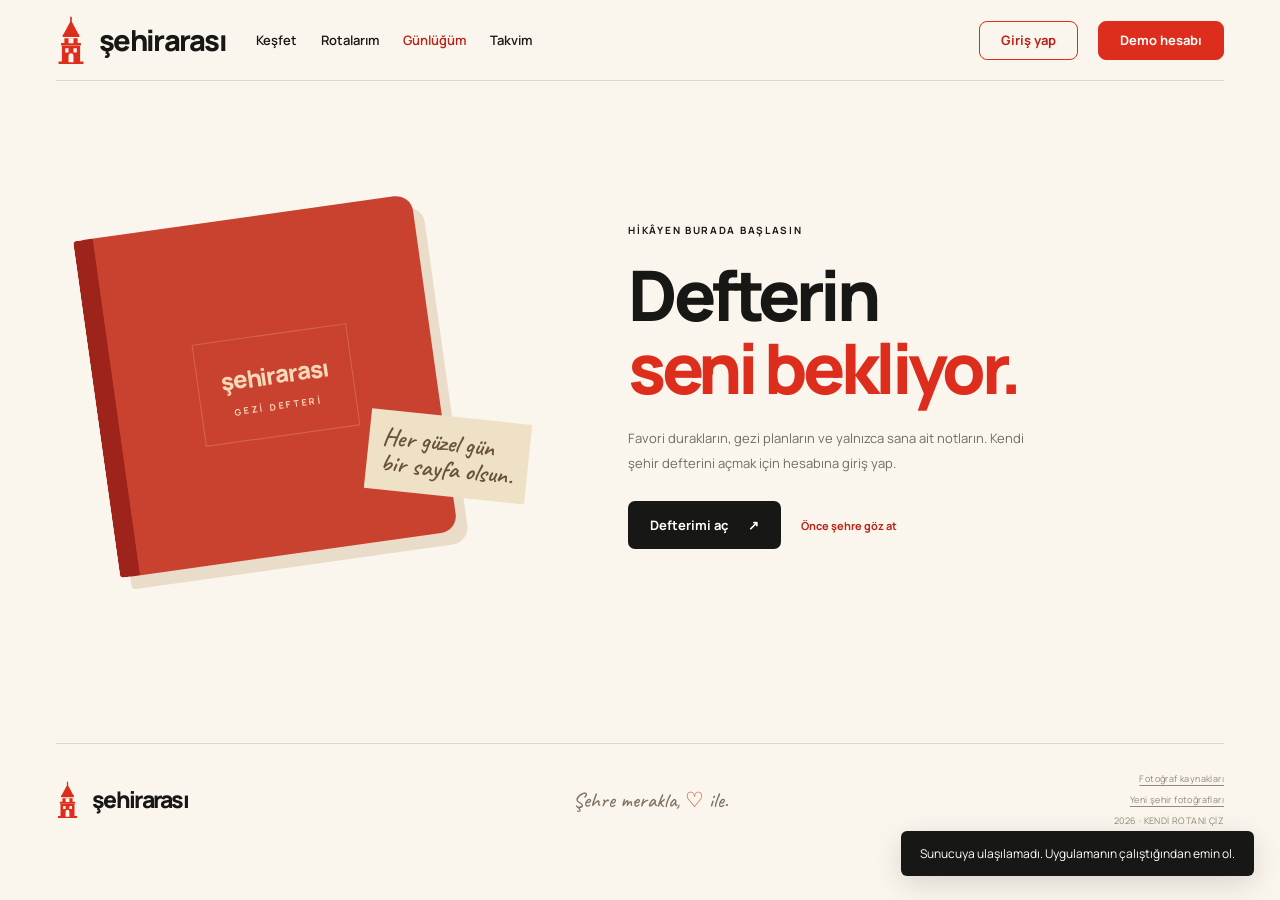
==== commit d17b70ba: "Add one-click demo account login" ====
--- a/static/gunlugum.html
+++ b/static/gunlugum.html
@@ -1,234 +1,234 @@
-<!doctype html>
-<html lang="tr" data-page="journal" data-auth="loading">
-  <head>
-    <meta charset="utf-8" />
-    <meta name="viewport" content="width=device-width, initial-scale=1" />
-    <meta name="theme-color" content="#faf6ed" />
-    <meta name="description" content="Ziyaretlerini ve güzel günlerden kalan anılarını kendi şehir defterinde sakla." />
-    <title>Gezi Günlüğüm — Şehir Arası</title>
-    <link rel="preload" href="/static/photos/galata-sokak.jpg" as="image" />
-    <link rel="preload" href="/static/fonts/Manrope.ttf" as="font" type="font/ttf" crossorigin />
-    <link rel="stylesheet" href="/static/vendor/leaflet/leaflet.css" />
-    <script src="/static/personal-pages.js?v=personal-4"></script>
-    <link rel="stylesheet" href="/static/app.css?v=guide-2-3" />
-    <link rel="stylesheet" href="/static/features.css?v=guide-2-2" />
-    <link rel="stylesheet" href="/static/personal-pages.css?v=personal-4" />
-    <script src="/static/photos.js?v=kultur-3-1" defer></script>
-    <script src="/static/city-photos.js?v=guide-2-1" defer></script>
-    <script src="/static/vendor/leaflet/leaflet.js" defer></script>
-    <script src="/static/features.js?v=personal-4" defer></script>
-    <script src="/static/app.js?v=personal-4" defer></script>
-  </head>
-  <body>
-    <svg class="svg-library" xmlns="http://www.w3.org/2000/svg" aria-hidden="true">
-      <defs>
-        <symbol id="i-tower" viewBox="0 0 36 58"><path d="M17 1h2v6l9 17H8l9-17V1Zm-7 26h16v6H10v-6Zm-3 9h22v19h4v3H3v-3h4V36Z" fill="currentColor"/><path d="M8 24h20M6 34h24" stroke="currentColor" stroke-width="3"/><path d="M15 27h6v6h-6zM11 39h4v5h-4zM21 39h4v5h-4zM15 48a3 3 0 0 1 6 0v8h-6z" fill="var(--paper,#faf6ed)"/></symbol>
-        <symbol id="i-arrow" viewBox="0 0 24 24"><path d="M4 12h15m-6-6 6 6-6 6" fill="none" stroke="currentColor" stroke-width="1.8" stroke-linecap="round" stroke-linejoin="round"/></symbol>
-        <symbol id="i-heart" viewBox="0 0 24 24"><path d="M20.8 4.7a5.4 5.4 0 0 0-7.6 0L12 5.9l-1.2-1.2a5.4 5.4 0 0 0-7.6 7.6L12 21l8.8-8.7a5.4 5.4 0 0 0 0-7.6Z" fill="var(--heart-fill,none)" stroke="currentColor" stroke-width="1.8" stroke-linejoin="round"/></symbol>
-        <symbol id="i-search" viewBox="0 0 24 24"><circle cx="10.5" cy="10.5" r="6.5" fill="none" stroke="currentColor" stroke-width="1.8"/><path d="m16 16 5 5" stroke="currentColor" stroke-width="1.8" stroke-linecap="round"/></symbol>
-        <symbol id="i-pin" viewBox="0 0 24 24"><path d="M19 10c0 5-7 11-7 11S5 15 5 10a7 7 0 1 1 14 0Z" fill="none" stroke="currentColor" stroke-width="1.7"/><circle cx="12" cy="10" r="2.2" fill="none" stroke="currentColor" stroke-width="1.7"/></symbol>
-        <symbol id="i-tram" viewBox="0 0 100 100"><g fill="none" stroke="currentColor" stroke-width="1.5" stroke-linecap="round" stroke-linejoin="round"><path d="m24 27 43-11 14 8-43 13-14-10v51l14 9 43-13V24M38 37v50m-14-9 43-13 14 9M27 28v-7l40-12 10 6-10 1M45 15l-7-9 17 3-7 5M47 85l-1 8m23-15 2 8M15 95l70-22M30 97l59-20M42 41l32-9v23l-32 9V41Zm-14-7 6 4v22l-6-4V34Zm19 5v22m11-25v22m11-25v22M42 71l32-9M46 74l24-7"/><circle cx="44" cy="81" r="2"/><circle cx="73" cy="72" r="2"/></g></symbol>
-      </defs>
-    </svg>
-    <a class="skip-link" href="/#places">Duraklara geç</a>
-    <header class="site-header page-wrap">
-      <a class="brand" href="/" aria-label="Şehir Arası ana sayfa"><svg class="brand-tower" aria-hidden="true"><use href="#i-tower"/></svg><span>şehirarası</span></a>
-      <nav class="main-nav" aria-label="Ana menü"><a href="/#places">Keşfet</a><a href="/rotalarim">Rotalarım</a><a href="/gunlugum">Günlüğüm</a><a href="/#events">Takvim</a></nav>
-      <div class="header-actions"><label class="city-picker"><svg class="icon" aria-hidden="true"><use href="#i-pin"/></svg><span class="sr-only">Şehir seç</span><select id="citySelect"><option value="istanbul">İstanbul</option><option value="ankara">Ankara</option><option value="izmir">İzmir</option></select></label><button class="account-button" id="accountButton" type="button">Giriş yap</button></div>
-    </header>
-
-    <main id="top">
-      <div class="personal-loading page-wrap" role="status"><span class="loading-line"></span><p>Şehir defterin açılıyor…</p></div>
-      <section class="personal-guest page-wrap" id="personalGuest" aria-labelledby="personalGuestTitle">
-        <div class="guest-notebook" aria-hidden="true"><span class="guest-book-label">şehirarası<br /><b>GEZİ DEFTERİ</b></span><span class="handnote">Her güzel gün<br />bir sayfa olsun.</span></div>
-        <div><p class="eyebrow">HİKÂYEN BURADA BAŞLASIN</p><h1 id="personalGuestTitle">Defterin<br /><em>seni bekliyor.</em></h1><p>Favori durakların, gezi planların ve yalnızca sana ait notların. Kendi şehir defterini açmak için hesabına giriş yap.</p><button class="button button-dark" data-feature-login type="button">Defterimi aç <span aria-hidden="true">↗</span></button><a class="guest-explore" href="/#places">Önce şehre göz at</a></div>
-      </section>
-      <section class="personal-hero routes-page-hero page-wrap personal-auth-content" id="routesPageHero" aria-labelledby="routesPageTitle">
-        <div class="personal-hero-copy"><p class="eyebrow"><span class="chapter-number">02</span> KENDİ YOLUNU ÇİZ</p><h1 id="routesPageTitle">Bir sonraki<br /><em>güzel gün.</em></h1><p class="personal-lead">Sevdiğin durakları bir araya getir.<br />Şehrin ritmini, kendi adımlarınla bul.</p><button class="button button-coral" id="personalNewRouteButton" type="button">Yeni bir rota çiz <svg class="icon" aria-hidden="true"><use href="#i-arrow"/></svg></button><div class="hero-mini-stats"><span><strong id="routeSummaryCount">0</strong> kaydedilmiş rota</span><span><strong id="routeSummaryStops">0</strong> farklı durak</span></div></div>
-        <div class="route-sketch" aria-hidden="true"><span class="sketch-caption">PLANLAR KÜÇÜK, HİKÂYELER BÜYÜK.</span><svg class="sketch-line" viewBox="0 0 520 330" fill="none"><path d="M45 260C10 90 190 290 205 140S420 25 460 150S350 345 250 270" stroke="currentColor" stroke-width="2" stroke-dasharray="7 7"/><g fill="#dc2d1d" stroke="#faf6ed" stroke-width="5"><circle cx="45" cy="260" r="19"/><circle cx="205" cy="140" r="19"/><circle cx="250" cy="270" r="19"/></g><g fill="#fff" font-family="Manrope, sans-serif" font-size="13" text-anchor="middle"><text x="45" y="265">1</text><text x="205" y="145">2</text><text x="250" y="275">3</text></g></svg><figure class="sketch-photo"><img src="/static/photos/bogaz-vapuru.jpg" alt="" /><figcaption class="handnote">Yolun sonu,<br />yeni bir başlangıç.</figcaption></figure><span class="handnote sketch-handnote">Bir sokak daha<br />yürüyelim mi?</span><span class="route-stamp">ŞEHİR ARASI<br /><b>YOLA ÇIK</b><br />♡</span></div>
-      </section>
-      <section class="personal-hero journal-page-hero page-wrap personal-auth-content" id="journalPageHero" aria-labelledby="journalPageTitle">
-        <div class="personal-hero-copy"><p class="eyebrow"><span class="chapter-number">03</span> GÜZEL GÜNLER BİRİKSİN</p><h1 id="journalPageTitle">Bazı günler<br /><em>unutulmasın.</em></h1><p class="personal-lead">Bir müze, bir sokak, bir küçük mola.<br />Şehirde bıraktığın izleri burada sakla.</p><button class="button button-dark" id="journalAddButton" type="button">Yeni bir anı ekle <span aria-hidden="true">+</span></button><div class="hero-mini-stats"><span><strong id="journalSummaryCount">0</strong> ziyaret</span><span><strong id="journalSummaryCities">0</strong> şehir</span><span class="journal-private"><span aria-hidden="true">◇</span> Yalnızca sana ait</span></div></div>
-        <div class="journal-moodboard" aria-hidden="true"><div class="journal-paper"><span class="paper-date" id="journalToday"></span><span class="handnote">Şehri gezdim.<br />Biraz da kendimi.</span><span class="paper-signature">— güzel bir günden kalanlar</span></div><figure class="journal-polaroid"><img src="/static/photos/galata-sokak.jpg" alt="" /><figcaption class="handnote">Hep yeni hikâyeler.</figcaption></figure><span class="journal-sticker">BİLETİNİ SAKLA.<br />HİKÂYENİ DE.</span><svg class="journal-doodle" viewBox="0 0 100 60" fill="none"><path d="M8 12C18 55 58 48 89 19m-18 4 18-4-5 17" stroke="currentColor" stroke-width="2" stroke-linecap="round" stroke-linejoin="round"/></svg></div>
-      </section>
-      <section class="hero page-wrap" aria-labelledby="hero-title">
-        <div class="hero-copy">
-          <p class="eyebrow"><span id="heroCityEyebrow">İSTANBUL'U YENİDEN GÖR</span> <span class="eyebrow-line"></span></p>
-          <h1 id="hero-title">Bir şehir.<br />Bin hikâye.<br /><em>Senin rotan.</em></h1>
-          <p class="hero-intro">Müzelerden ara sokaklara, merakının peşinden git.</p>
-          <a class="button button-dark" href="/#places">Şehri keşfet <svg class="icon" aria-hidden="true"><use href="#i-arrow"/></svg></a>
-        </div>
-        <div class="hero-collage" aria-label="İstanbul'dan bir gezi defteri">
-          <figure class="collage-photo photo-galata"><img src="/static/photos/galata-sokak.jpg" alt="Tarihî binaların arasından Galata Kulesi'ne uzanan sokak" width="960" height="1280" fetchpriority="high" /><span class="photo-number" aria-hidden="true">1</span><figcaption class="handnote galata-note">Galata'dan<br />başlayalım.<svg class="note-arrow" viewBox="0 0 70 50" fill="none" aria-hidden="true"><path d="M8 8C5 29 24 42 58 35M47 29L58 35L49 44" stroke="currentColor" stroke-width="1.8" stroke-linecap="round" stroke-linejoin="round"/></svg></figcaption></figure>
-          <figure class="collage-photo photo-ferry"><img src="/static/photos/bogaz-vapuru.jpg" alt="Boğaz'da ilerleyen İstanbul vapuru" width="960" height="711" /><span class="photo-number" aria-hidden="true">2</span><figcaption class="handnote ferry-note">Boğaz<br />her zaman<br />başka güzel.<svg class="note-arrow" viewBox="0 0 70 50" fill="none" aria-hidden="true"><path d="M8 8C5 29 24 42 58 35M47 29L58 35L49 44" stroke="currentColor" stroke-width="1.8" stroke-linecap="round" stroke-linejoin="round"/></svg></figcaption></figure>
-          <figure class="collage-photo photo-museum"><img src="/static/photos/arkeoloji-salonu.jpg" alt="İstanbul Arkeoloji Müzeleri'nde sütunlarla çevrili tarihî bir salon" width="960" height="1201" /><span class="photo-number" aria-hidden="true">3</span><figcaption class="handnote museum-note">Geçmişle<br />bugün arasında<br />bir köprü.</figcaption></figure>
-          <svg class="collage-route" viewBox="0 0 1000 1000" preserveAspectRatio="none" fill="none" aria-hidden="true">
-            <defs><marker id="collage-arrow-tip" markerUnits="userSpaceOnUse" markerWidth="32" markerHeight="32" viewBox="0 0 32 32" refX="27" refY="16" orient="auto"><path d="M7 5L27 16L7 27" stroke="currentColor" stroke-width="2" stroke-linecap="round" stroke-linejoin="round" vector-effect="non-scaling-stroke"/></marker></defs>
-            <path d="M520 370C526 265 557 164 605 190" marker-end="url(#collage-arrow-tip)" stroke="currentColor" stroke-width="2" stroke-dasharray="7 7" stroke-linecap="round" vector-effect="non-scaling-stroke"/>
-            <path d="M1040 470C1120 510 1130 640 1050 700" marker-end="url(#collage-arrow-tip)" stroke="currentColor" stroke-width="2" stroke-dasharray="7 7" stroke-linecap="round" vector-effect="non-scaling-stroke"/>
-          </svg>
-          <span class="paper-note handnote">Aynı sokaklar,<br />hep yeni hikâyeler.</span>
-        </div>
-      </section>
-
-      <section class="explore-tools page-wrap" aria-label="Durak ara ve filtrele">
-        <form class="search-bar" id="searchForm" role="search">
-          <svg class="icon search-icon" aria-hidden="true"><use href="#i-search"/></svg>
-          <label class="sr-only" for="searchInput">Durak veya semt ara</label><input id="searchInput" type="search" placeholder="Bugün nereyi keşfedelim?" autocomplete="off" /><kbd>/</kbd>
-          <button class="button button-coral search-submit" type="submit">Ara <svg class="icon" aria-hidden="true"><use href="#i-arrow"/></svg></button>
-        </form>
-        <div class="category-chips" id="categoryChips" aria-label="Kategoriye göre filtrele"><button class="chip is-active" data-category="" type="button" aria-pressed="true">Hepsi</button></div>
-        <div class="tools-doodle" aria-hidden="true"><svg><use href="#i-tram"/></svg><span class="handnote">İyi şeyler<br />hep yolda.</span></div>
-      </section>
-
-      <section class="discovery" id="places" aria-labelledby="places-title">
-        <div class="page-wrap">
-          <div class="section-heading"><h2 id="places-title">Merakına bir durak.</h2><button class="text-link" id="showAllPlaces" type="button" aria-expanded="false" aria-controls="placeGrid">Tüm yerleri keşfet <svg class="icon" aria-hidden="true"><use href="#i-arrow"/></svg></button></div>
-          <div class="discovery-toolbar"><p id="resultCount" aria-live="polite">Duraklar yükleniyor…</p><div class="select-filters">
-            <label class="select-wrap"><span class="sr-only">Semt seç</span><select id="districtSelect"><option value="">Tüm semtler</option></select></label>
-            <label class="select-wrap"><span class="sr-only">Sıralama seç</span><select id="sortSelect"><option value="popular">Öne çıkanlar</option><option value="rating">En yüksek puan</option><option value="az">A'dan Z'ye</option></select></label>
-            <button class="favorites-toggle" id="favoritesToggle" type="button" aria-pressed="false"><svg class="icon" aria-hidden="true"><use href="#i-heart"/></svg> Kaydettiklerim <b id="favoriteCount">0</b></button>
-          </div></div>
-          <div class="exploration-options"><fieldset class="trip-filters"><legend class="sr-only">Gezi tercihlerine göre filtrele</legend><label><input id="indoorFilter" type="checkbox" /> Kapalı mekân</label><label><input id="familyFilter" type="checkbox" /> Çocukla gezi</label><label><input id="accessibleFilter" type="checkbox" /> Doğrulanmış tekerlekli sandalye erişimi</label></fieldset><div class="view-switch" aria-label="Görünüm"><button id="listViewButton" type="button" aria-pressed="true">Kartlar</button><button id="mapViewButton" type="button" aria-pressed="false">Harita</button></div></div>
-          <p class="filter-explainer">Çocukla gezi önerileri editoryaldir. Erişim bilgisi bilinmeyen yerler erişilebilirlik filtresinde gösterilmez.</p>
-          <div id="mapView" class="map-layout" hidden><div><div id="discoveryMap" class="discovery-map" role="region" aria-label="Durakların haritası"></div><p id="mapStatus" class="small-note" aria-live="polite">Bir noktaya dokun, yeni bir durak keşfet.</p></div><aside id="mapPlaceCard" class="map-place-card"><p>Haritadaki bir durağı seç.</p></aside></div>
-          <div class="place-grid" id="placeGrid" aria-live="polite" aria-busy="true"></div>
-          <div class="empty-state" id="emptyState" hidden><svg class="icon" aria-hidden="true"><use href="#i-search"/></svg><h3>Bu aramada bir şey bulamadık.</h3><p>Filtreleri değiştirip yeniden deneyebilirsin.</p><button class="text-button" id="clearFilters" type="button">Filtreleri temizle <span aria-hidden="true">↗</span></button></div>
-        </div>
-      </section>
-
-      <section class="profile-section page-wrap personal-auth-content" id="profile" aria-labelledby="profileTitle" hidden>
-        <div class="profile-heading">
-          <div class="account-intro"><p class="eyebrow"><span class="chapter-number">01</span> <span id="profileGreeting">SENİN ŞEHİR DEFTERİN</span></p><h1 id="profileTitle">Yeni hikâyelere<br /><em>yer aç.</em></h1><p class="personal-lead">Aklında kalan yerler, yola çıkacak planlar,<br />bir gün dönüp gülümseyeceğin notlar.</p></div>
-          <aside class="account-identity"><span class="identity-label">ŞEHİR ARASI · GEZGİN KARTI</span><div class="identity-main"><span class="account-avatar" id="accountInitials" aria-hidden="true">G</span><div><h2 id="accountName">Gezgin</h2><p id="accountEmail"></p><span class="identity-role" id="accountRole">Meraklı bir gezgin</span></div></div><div class="identity-bottom"><span class="handnote">Şehre merakla.</span><button class="text-button" id="logoutButton" type="button">Çıkış yap ↗</button></div><span class="identity-corner" aria-hidden="true">♡</span></aside>
-        </div>
-        <div class="profile-stats" aria-label="Hesap özeti">
-          <a href="#profileFavorites"><span class="stat-icon" aria-hidden="true">♡</span><div><strong id="profileFavoriteCount">0</strong><span>Bir gün gideceğim dediğin durak</span></div><span class="stat-arrow" aria-hidden="true">↘</span></a>
-          <a href="/rotalarim"><span class="stat-icon" aria-hidden="true">↝</span><div><strong id="profileRouteCount">0</strong><span>Sana ait gezi rotası</span></div><span class="stat-arrow" aria-hidden="true">↗</span></a>
-          <a href="/gunlugum"><span class="stat-icon" aria-hidden="true">✎</span><div><strong id="profileVisitCount">0</strong><span>Defterine düşen güzel anı</span></div><span class="stat-arrow" aria-hidden="true">↗</span></a>
-        </div>
-        <div class="profile-dashboard">
-          <section class="profile-panel favorites-panel" id="profileFavorites" aria-labelledby="profileFavoritesTitle">
-            <div class="profile-panel-heading"><div><p class="eyebrow">GİDİLECEK DAHA ÇOK YER VAR</p><h2 id="profileFavoritesTitle">Kalbinde bir yer.</h2></div><span class="handnote panel-handnote">Bir gün, mutlaka.</span></div>
-            <div class="favorite-collection-tools"><label class="collection-search"><svg class="icon" aria-hidden="true"><use href="#i-search"/></svg><span class="sr-only">Favorilerimde ara</span><input id="profileFavoriteSearch" type="search" placeholder="Favorilerimde ara…" /></label><span id="favoritesListCount" class="small-note">Tüm şehirlerdeki favorilerin</span></div>
-            <div class="profile-items" id="profileFavoritesGrid" aria-live="polite"></div>
-            <a class="profile-more-link" href="/#places">Yeni bir yer keşfet <span aria-hidden="true">↗</span></a>
-          </section>
-          <section class="profile-panel recent-routes-panel" id="profileRoutes" aria-labelledby="profileRoutesTitle">
-            <div class="profile-panel-heading"><div><p class="eyebrow">SIRADAKİ GÜZEL GÜNE</p><h2 id="profileRoutesTitle">Yola çıkacak planlar.</h2></div><span class="panel-symbol" aria-hidden="true">↝</span></div>
-            <div class="profile-items" id="profileRoutesGrid" aria-live="polite"></div>
-            <a class="profile-more-link" href="/rotalarim">Rotalarımı aç <span aria-hidden="true">↗</span></a>
-          </section>
-          <section class="profile-panel recent-journal-panel" id="profileJournal" aria-labelledby="profileJournalTitle">
-            <div class="profile-panel-heading"><div><p class="eyebrow">AKLINDA KALANLAR</p><h2 id="profileJournalTitle">Defterden bir sayfa.</h2></div><span class="panel-symbol" aria-hidden="true">✎</span></div>
-            <div class="profile-items" id="profileJournalGrid" aria-live="polite"></div>
-            <a class="profile-more-link" href="/gunlugum">Günlüğümü aç <span aria-hidden="true">↗</span></a>
-          </section>
-        </div>
-      </section>
-
-      <section class="feature-section page-wrap" id="routeTemplates" aria-labelledby="templatesTitle"><div class="section-heading"><div><p class="eyebrow">NEREDEN BAŞLASAM DİYENLERE</p><h2 id="templatesTitle">Hazır rotalar.</h2></div><a class="text-link" href="/rotalarim">Benim rotalarım ↓</a></div><p class="section-intro">Bir rota seç, duraklarını keşfet; dilersen kendi planına dönüştür.</p><div id="templatesGrid" class="templates-grid" aria-live="polite"></div></section>
-
-      <section class="route-callout" id="route-callout" aria-labelledby="routeCalloutTitle"><div class="page-wrap route-callout-inner"><div><p class="eyebrow">MERAK ETTİĞİN YERLERİ BİR ARAYA GETİR</p><h2 id="routeCalloutTitle">Kendi yolunu çiz.</h2></div><svg class="callout-route" viewBox="0 0 380 100" fill="none" aria-hidden="true"><path d="M10 67c42-81 77 68 132-5S244 6 275 54s57 46 90-13" stroke="currentColor" stroke-width="1.7" stroke-dasharray="7 7"/><g stroke="currentColor" stroke-width="1.5"><path d="M22 20c0 11-9 19-9 19S4 31 4 20a9 9 0 0 1 18 0Z"/><circle cx="13" cy="20" r="3"/><circle cx="273" cy="54" r="5"/><path d="m354 42 12-3-1 12"/></g></svg><button class="button button-paper" id="newRouteButton" type="button">Rota oluştur <svg class="icon" aria-hidden="true"><use href="#i-arrow"/></svg></button></div></section>
-
-      <section class="routes-section page-wrap personal-auth-content" id="routes" aria-labelledby="routesTitle">
-        <div class="collection-heading"><div><p class="eyebrow">GEZİ PLANLARIN</p><h2 id="routesTitle">Kaydettiğin rotalar.</h2></div><p id="routesCount" class="collection-count" aria-live="polite"></p></div>
-        <div class="collection-toolbar"><label class="collection-search"><svg class="icon" aria-hidden="true"><use href="#i-search"/></svg><span class="sr-only">Rotalarımda ara</span><input id="personalRouteSearch" type="search" placeholder="Bir rota ya da durak ara…" /></label><label class="collection-select"><span>Şehir</span><select id="personalRouteCity"><option value="">Tüm şehirler</option><option value="istanbul">İstanbul</option><option value="ankara">Ankara</option><option value="izmir">İzmir</option></select></label></div>
-        <div class="routes-grid" id="routesGrid" aria-live="polite"></div>
-        <a class="route-inspiration" href="/#routeTemplates"><div><p class="eyebrow">NEREDEN BAŞLASAM DİYENLERE</p><h3>Biraz ilham, biraz yol.</h3><p>Şehrin içinden özenle seçtiğimiz hazır rotalara göz at.</p></div><span class="handnote">Gerisi senin hikâyen.</span><span class="inspiration-arrow" aria-hidden="true">↗</span></a>
-      </section>
-
-      <section class="feature-section journal-section personal-auth-content" id="journal" aria-labelledby="journalTitle">
-        <div class="page-wrap"><div class="collection-heading"><div><p class="eyebrow">ŞEHİRDE BIRAKTIĞIN İZLER</p><h2 id="journalTitle">Ziyaretlerin, satır satır.</h2></div><span id="journalCount" class="collection-count" aria-live="polite"></span></div>
-          <div class="collection-toolbar"><label class="collection-search"><svg class="icon" aria-hidden="true"><use href="#i-search"/></svg><span class="sr-only">Günlüğümde ara</span><input id="journalSearch" type="search" placeholder="Bir yer, bir şehir, bir hatıra ara…" /></label><label class="collection-select"><span>Şehir</span><select id="journalCity"><option value="">Tüm şehirler</option><option value="istanbul">İstanbul</option><option value="ankara">Ankara</option><option value="izmir">İzmir</option></select></label><label class="collection-select"><span>Sıralama</span><select id="journalSort"><option value="newest">En yeni anılar</option><option value="oldest">İlk anılardan</option></select></label></div>
-          <div id="journalGrid" class="journal-grid" aria-live="polite"></div>
-        </div>
-      </section>
-
-      <section class="feature-section page-wrap" id="events" aria-labelledby="eventsTitle"><div class="section-heading"><div><p class="eyebrow">ŞEHRİN KÜLTÜR AJANDASI</p><h2 id="eventsTitle">Sergiler ve etkinlikler.</h2></div><button id="newEventButton" class="button button-dark" type="button" hidden>Etkinlik ekle +</button></div><div class="calendar-toolbar"><label for="eventMonth">Ay seç <input type="month" id="eventMonth" /></label><label><input type="checkbox" id="pastEvents" /> Geçmiş etkinlikleri de göster</label><button class="text-button" id="clearEventDay" type="button" hidden>Ayın tamamını göster</button></div><p class="small-note">Tarihler resmî kaynaklardan doğrulanmıştır. Program değişiklikleri için etkinliğin kaynak sayfasını kontrol et.</p><div class="calendar-layout"><div id="eventCalendar" class="event-calendar" aria-label="Etkinlik günleri"></div><div id="eventsGrid" class="events-grid" aria-live="polite"></div></div></section>
-
-      <section class="admin-section page-wrap" id="adminPanel" aria-labelledby="adminTitle" hidden><div class="section-heading routes-heading"><div><p class="eyebrow">İÇERİK YÖNETİMİ</p><h2 id="adminTitle">Durakları yönet.</h2></div><button class="button button-dark" id="newPlaceButton" type="button">Yeni durak ekle <span aria-hidden="true">↗</span></button></div><div class="admin-list" id="adminList"></div></section>
-
-      <section class="about-band" id="about"><div class="about-inner page-wrap"><svg class="about-tower" aria-hidden="true"><use href="#i-tower"/></svg><div><p class="eyebrow">ŞEHİR ARASI NE DEMEK?</p><h2>Biraz yavaşla.<br /><em>Biraz etrafına bak.</em></h2></div><p class="about-copy">Bir müzenin kapısından gir, hiç bilmediğin bir sokağa sap. Şehir Arası, İstanbul, Ankara ve İzmir'de yeni hikâyeler bulman için var. Keşfet, kaydet, kendi yolunu çiz.</p><a href="/#places" class="about-link">Hadi, çıkalım <svg class="icon" aria-hidden="true"><use href="#i-arrow"/></svg></a></div></section>
-    </main>
-
-    <footer class="site-footer page-wrap"><a class="brand footer-brand" href="/"><svg class="brand-tower" aria-hidden="true"><use href="#i-tower"/></svg><span>şehirarası</span></a><p>Şehre merakla, <span aria-hidden="true">♡</span> ile.</p><div class="footer-meta"><a href="/static/photos/credits.html" target="_blank" rel="noopener">Fotoğraf kaynakları <span class="sr-only">(yeni sekmede açılır)</span></a><a href="/static/photos/city-credits.html" target="_blank" rel="noopener">Yeni şehir fotoğrafları</a><span>2026 · KENDİ ROTANI ÇİZ</span></div></footer>
-
-    <dialog class="detail-dialog" id="detailDialog" aria-labelledby="dialogTitle">
-      <button class="dialog-close" id="dialogClose" type="button" aria-label="Pencereyi kapat">×</button>
-      <div id="dialogContent" class="dialog-content"></div>
-    </dialog>
-
-    <dialog class="form-dialog" id="authDialog" aria-labelledby="authTitle">
-      <button class="form-dialog-close" data-close="authDialog" type="button" aria-label="Pencereyi kapat">×</button>
-      <p class="eyebrow">ŞEHİR ARASI HESABIN</p>
-      <h2 id="authTitle">Keşfin seninle <em>başlasın.</em></h2>
-      <div class="auth-tabs"><button class="is-active" data-auth-mode="login" type="button">Giriş yap</button><button data-auth-mode="register" type="button">Hesap oluştur</button></div>
-      <form id="authForm" class="stack-form">
-        <div class="form-field" id="authNameField" hidden><label for="authName">Adın</label><input id="authName" name="name" minlength="2" maxlength="50" autocomplete="name" /></div>
-        <div class="form-field"><label for="authEmail">E-posta</label><input id="authEmail" name="email" type="email" required autocomplete="email" /></div>
-        <div class="form-field"><label for="authPassword">Parola</label><input id="authPassword" name="password" type="password" minlength="8" required autocomplete="current-password" /></div>
-        <button class="button button-dark" id="authSubmit" type="submit">Giriş yap <span aria-hidden="true">↗</span></button>
-        <p class="form-message" id="authMessage" role="status"></p>
-      </form>
-    </dialog>
-
-    <dialog class="form-dialog wide-dialog" id="routeDialog" aria-labelledby="routeDialogTitle">
-      <button class="form-dialog-close" data-close="routeDialog" type="button" aria-label="Pencereyi kapat">×</button>
-      <p class="eyebrow">GEZİ PLANI</p><h2 id="routeDialogTitle">Yeni <em>rota.</em></h2>
-      <form id="routeForm" class="stack-form">
-        <input id="routeId" type="hidden" />
-        <div class="form-field"><label for="routeCitySelect">Rotanın şehri</label><select id="routeCitySelect"><option value="istanbul">İstanbul</option><option value="ankara">Ankara</option><option value="izmir">İzmir</option></select><small class="small-note">Şehri değiştirirsen seçili duraklar temizlenir.</small></div>
-        <div class="form-field"><label for="routeName">Rota adı</label><input id="routeName" minlength="3" maxlength="70" placeholder="Örn. Bir gün içinde tarihi yarımada" required /></div>
-        <div class="form-field"><label for="routeNotes">Notların</label><textarea id="routeNotes" maxlength="500" rows="3" placeholder="Bu rotayla ilgili hatırlamak istediklerin…"></textarea></div>
-        <fieldset class="place-picker"><legend>Duraklarını seç <small>(en fazla 12)</small></legend><p id="routePickerStatus" class="small-note" role="status"></p><div id="routePlaceOptions" class="place-options" aria-busy="false"></div></fieldset>
-        <div id="routeSelectedOrder" class="selected-order" aria-live="polite"></div><div id="routeEstimate" class="estimate-box" aria-live="polite"></div><button class="text-button" id="estimateWalkingButton" type="button" disabled>Yürüyüş yolunu hesapla</button>
-        <button class="button button-dark" type="submit">Rotayı kaydet <span aria-hidden="true">↗</span></button>
-        <p class="form-message" id="routeMessage" role="status"></p>
-      </form>
-    </dialog>
-
-    <dialog class="form-dialog wide-dialog" id="adminDialog" aria-labelledby="adminDialogTitle">
-      <button class="form-dialog-close" data-close="adminDialog" type="button" aria-label="Pencereyi kapat">×</button>
-      <p class="eyebrow">İÇERİK YÖNETİMİ</p><h2 id="adminDialogTitle">Yeni <em>durak.</em></h2>
-      <form id="adminForm" class="stack-form">
-        <input id="adminOriginalSlug" type="hidden" />
-        <div class="form-grid">
-          <div class="form-field"><label for="adminName">Durak adı</label><input id="adminName" required minlength="3" maxlength="100" /></div>
-          <div class="form-field"><label for="adminSlug">Kısa ad</label><input id="adminSlug" required minlength="3" maxlength="80" pattern="[a-z0-9]+(-[a-z0-9]+)*" placeholder="ornek-durak" /></div>
-          <div class="form-field"><label for="adminCategory">Kategori</label><select id="adminCategory" required></select></div>
-          <div class="form-field"><label for="adminDistrict">Semt</label><input id="adminDistrict" required maxlength="80" /></div>
-          <div class="form-field form-field-wide"><label for="adminAddress">Adres</label><input id="adminAddress" required maxlength="160" /></div>
-          <div class="form-field form-field-wide"><label for="adminSummary">Kısa tanıtım</label><textarea id="adminSummary" required minlength="10" maxlength="240" rows="2"></textarea></div>
-          <div class="form-field form-field-wide"><label for="adminDescription">Açıklama</label><textarea id="adminDescription" required minlength="20" maxlength="1800" rows="4"></textarea></div>
-          <div class="form-field"><label for="adminDuration">Önerilen süre</label><input id="adminDuration" required maxlength="40" placeholder="Örn. 1–2 saat" /></div>
-          <div class="form-field"><label for="adminBestFor">Kimler için?</label><input id="adminBestFor" required maxlength="80" placeholder="Örn. Sanat ve fotoğraf" /></div>
-          <div class="form-field"><label for="adminArt">Kart görünümü</label><select id="adminArt"><option value="gallery">Galeri</option><option value="dome">Kubbe</option><option value="palace">Saray</option><option value="cistern">Sarnıç</option><option value="columns">Sütunlar</option><option value="tower">Kule</option><option value="objects">Objeler</option><option value="machine">Makine</option><option value="garden">Bahçe</option><option value="coast">Sahil</option><option value="viewpoint">Manzara</option></select></div>
-          <div class="form-field"><label for="adminCity">Şehir</label><select id="adminCity" required></select></div>
-          <div class="form-field"><label for="adminVisitMinutes">Ziyaret süresi (dakika)</label><input id="adminVisitMinutes" type="number" min="5" max="720" value="90" required /></div>
-          <div class="form-field"><label for="adminLatitude">Enlem (isteğe bağlı)</label><input id="adminLatitude" type="number" step="any" min="-90" max="90" /></div>
-          <div class="form-field"><label for="adminLongitude">Boylam (isteğe bağlı)</label><input id="adminLongitude" type="number" step="any" min="-180" max="180" /></div>
-          <div class="form-field"><label for="adminIndoor">Kapalı mekân</label><select id="adminIndoor"><option value="">Bilinmiyor / karma</option><option value="true">Evet</option><option value="false">Hayır</option></select></div>
-          <div class="form-field"><label for="adminFamily">Çocukla gezi önerisi</label><select id="adminFamily"><option value="">Değerlendirilmedi</option><option value="true">Evet</option><option value="false">Hayır</option></select></div>
-          <div class="form-field"><label for="adminAccessible">Doğrulanmış sandalye erişimi</label><select id="adminAccessible"><option value="">Doğrulanmadı</option><option value="true">Evet</option><option value="false">Hayır</option></select></div>
-          <div class="form-field"><label for="adminSource">Resmî bilgi kaynağı</label><input id="adminSource" type="url" maxlength="700" /></div>
-          <div class="form-field form-field-wide"><label for="adminAccessNote">Erişim açıklaması</label><textarea id="adminAccessNote" maxlength="500" rows="2"></textarea></div>
-          <label class="featured-checkbox"><input id="adminFeatured" type="checkbox" /> Öne çıkan durak</label>
-        </div>
-        <button class="button button-dark" type="submit">Durağı kaydet <span aria-hidden="true">↗</span></button>
-        <p class="form-message" id="adminMessage" role="status"></p>
-      </form>
-    </dialog>
-    <dialog class="form-dialog wide-dialog" id="routeViewDialog" aria-labelledby="routeViewTitle"><button class="form-dialog-close" type="button" data-close="routeViewDialog" aria-label="Pencereyi kapat">×</button><p class="eyebrow" id="routeViewEyebrow">GEZİ PLANI</p><h2 id="routeViewTitle">Rota.</h2><p id="routeViewDescription" class="section-intro"></p><div id="routeViewStats" class="estimate-box" aria-live="polite"></div><ol id="routeViewStops" class="route-stop-list"></ol><div class="feature-actions"><button id="routeViewWalking" class="button button-dark" type="button">Yürüyüş yolunu hesapla</button><button id="routeViewCopy" class="text-button" type="button">Bu rotayı kendime ekle ↗</button></div><div id="routeViewMap" class="route-map" role="region" aria-label="Gezi rotası haritası"></div><p class="small-note">Harita: © OpenStreetMap katkıda bulunanlar · Rota: OSRM / FOSSGIS · <a href="https://www.openstreetmap.org/fixthemap" target="_blank" rel="noopener">Harita hatası bildir</a></p></dialog>
-
-    <dialog class="form-dialog wide-dialog" id="shareDialog" aria-labelledby="shareTitle"><button class="form-dialog-close" type="button" data-close="shareDialog" aria-label="Pencereyi kapat">×</button><p class="eyebrow">AYNI YOLDA BULUŞALIM</p><h2 id="shareTitle">Rotanı paylaş.</h2><p class="section-intro">Bağlantıyı bilenler rota adını ve durakları görebilir. Özel notların paylaşılmaz. Rotayı düzenlediğinde paylaşılan görünüm de güncellenir.</p><label class="form-field"><span>Paylaşım bağlantısı</span><input id="shareUrl" type="url" readonly /></label><p id="shareHint" class="small-note"></p><div class="feature-actions"><button class="button button-dark" id="copyShareButton" type="button">Bağlantıyı kopyala</button><button class="text-button" id="revokeShareButton" type="button">Paylaşımı kapat</button></div><p id="shareMessage" class="form-message" role="status"></p></dialog>
-
-    <dialog class="form-dialog" id="journalDialog" aria-labelledby="journalDialogTitle"><button class="form-dialog-close" type="button" data-close="journalDialog" aria-label="Pencereyi kapat">×</button><p class="eyebrow">SADECE SANA AİT</p><h2 id="journalDialogTitle">Gezi notun.</h2><p id="journalPlaceName" class="section-intro"></p><form id="journalForm" class="stack-form"><input id="journalSlug" type="hidden" /><div class="form-field"><label for="journalDate">Ziyaret tarihi</label><input id="journalDate" type="date" required /></div><div class="form-field"><label for="journalNotes">Özel notların</label><textarea id="journalNotes" maxlength="1500" rows="5" placeholder="Bugünden aklında ne kalsın?"></textarea></div><div class="feature-actions"><button class="button button-dark" type="submit">Günlüğüme kaydet</button><button class="text-button" id="removeJournalButton" type="button" hidden>Kaydı sil</button></div><p id="journalMessage" class="form-message" role="status"></p></form></dialog>
-
-    <dialog class="form-dialog wide-dialog" id="eventDialog" aria-labelledby="eventDialogTitle"><button class="form-dialog-close" type="button" data-close="eventDialog" aria-label="Pencereyi kapat">×</button><p class="eyebrow">KÜLTÜR AJANDASINI YÖNET</p><h2 id="eventDialogTitle">Etkinlik.</h2><form id="eventForm" class="stack-form"><input id="eventId" type="hidden" /><div class="form-grid"><div class="form-field"><label for="eventTitle">Etkinlik adı</label><input id="eventTitle" required minlength="3" maxlength="150" /></div><div class="form-field"><label for="eventSlug">Kısa ad</label><input id="eventSlug" required pattern="[a-z0-9]+(-[a-z0-9]+)*" maxlength="100" /></div><div class="form-field"><label for="eventCity">Şehir</label><select id="eventCity" required></select></div><div class="form-field"><label for="eventPlace">Durak</label><select id="eventPlace"><option value="">Bağımsız etkinlik</option></select></div><div class="form-field"><label for="eventStart">Başlangıç</label><input id="eventStart" type="date" required /></div><div class="form-field"><label for="eventEnd">Bitiş</label><input id="eventEnd" type="date" required /></div><div class="form-field form-field-wide"><label for="eventDescription">Açıklama</label><textarea id="eventDescription" required minlength="10" maxlength="1500" rows="3"></textarea></div><div class="form-field"><label for="eventSourceName">Kaynak kurum</label><input id="eventSourceName" required minlength="2" maxlength="100" /></div><div class="form-field"><label for="eventSourceUrl">Resmî kaynak bağlantısı</label><input id="eventSourceUrl" type="url" required maxlength="700" /></div><div class="form-field"><label for="eventVerified">Kaynağın kontrol tarihi</label><input id="eventVerified" type="date" required /></div></div><button class="button button-dark" type="submit">Etkinliği kaydet</button><p id="eventMessage" class="form-message" role="status"></p></form></dialog>
-
-    <dialog class="form-dialog wide-dialog" id="journalPickerDialog" aria-labelledby="journalPickerTitle"><button class="form-dialog-close" type="button" data-close="journalPickerDialog" aria-label="Pencereyi kapat">×</button><p class="eyebrow">YENİ BİR SAYFA AÇ</p><h2 id="journalPickerTitle">Nereyi <em>gezdin?</em></h2><p class="section-intro">Bir durak seç; ziyaret tarihini ve aklında kalanları ekle.</p><label class="collection-search"><svg class="icon" aria-hidden="true"><use href="#i-search"/></svg><span class="sr-only">Ziyaret ettiğim durağı bul</span><input id="journalPlaceSearch" type="search" placeholder="Durak veya şehir ara…" /></label><div id="journalPlaceChoices" class="journal-place-choices" aria-live="polite"></div></dialog>
-
-    <div class="toast" id="toast" role="status" aria-live="polite"></div>
-  </body>
-</html>
+<!doctype html>
+<html lang="tr" data-page="journal" data-auth="loading">
+  <head>
+    <meta charset="utf-8" />
+    <meta name="viewport" content="width=device-width, initial-scale=1" />
+    <meta name="theme-color" content="#faf6ed" />
+    <meta name="description" content="Ziyaretlerini ve güzel günlerden kalan anılarını kendi şehir defterinde sakla." />
+    <title>Gezi Günlüğüm — Şehir Arası</title>
+    <link rel="preload" href="/static/photos/galata-sokak.jpg" as="image" />
+    <link rel="preload" href="/static/fonts/Manrope.ttf" as="font" type="font/ttf" crossorigin />
+    <link rel="stylesheet" href="/static/vendor/leaflet/leaflet.css" />
+    <script src="/static/personal-pages.js?v=personal-4"></script>
+    <link rel="stylesheet" href="/static/app.css?v=guide-2-3" />
+    <link rel="stylesheet" href="/static/features.css?v=guide-2-2" />
+    <link rel="stylesheet" href="/static/personal-pages.css?v=personal-4" />
+    <script src="/static/photos.js?v=kultur-3-1" defer></script>
+    <script src="/static/city-photos.js?v=guide-2-1" defer></script>
+    <script src="/static/vendor/leaflet/leaflet.js" defer></script>
+    <script src="/static/features.js?v=personal-4" defer></script>
+    <script src="/static/app.js?v=personal-4" defer></script>
+  </head>
+  <body>
+    <svg class="svg-library" xmlns="http://www.w3.org/2000/svg" aria-hidden="true">
+      <defs>
+        <symbol id="i-tower" viewBox="0 0 36 58"><path d="M17 1h2v6l9 17H8l9-17V1Zm-7 26h16v6H10v-6Zm-3 9h22v19h4v3H3v-3h4V36Z" fill="currentColor"/><path d="M8 24h20M6 34h24" stroke="currentColor" stroke-width="3"/><path d="M15 27h6v6h-6zM11 39h4v5h-4zM21 39h4v5h-4zM15 48a3 3 0 0 1 6 0v8h-6z" fill="var(--paper,#faf6ed)"/></symbol>
+        <symbol id="i-arrow" viewBox="0 0 24 24"><path d="M4 12h15m-6-6 6 6-6 6" fill="none" stroke="currentColor" stroke-width="1.8" stroke-linecap="round" stroke-linejoin="round"/></symbol>
+        <symbol id="i-heart" viewBox="0 0 24 24"><path d="M20.8 4.7a5.4 5.4 0 0 0-7.6 0L12 5.9l-1.2-1.2a5.4 5.4 0 0 0-7.6 7.6L12 21l8.8-8.7a5.4 5.4 0 0 0 0-7.6Z" fill="var(--heart-fill,none)" stroke="currentColor" stroke-width="1.8" stroke-linejoin="round"/></symbol>
+        <symbol id="i-search" viewBox="0 0 24 24"><circle cx="10.5" cy="10.5" r="6.5" fill="none" stroke="currentColor" stroke-width="1.8"/><path d="m16 16 5 5" stroke="currentColor" stroke-width="1.8" stroke-linecap="round"/></symbol>
+        <symbol id="i-pin" viewBox="0 0 24 24"><path d="M19 10c0 5-7 11-7 11S5 15 5 10a7 7 0 1 1 14 0Z" fill="none" stroke="currentColor" stroke-width="1.7"/><circle cx="12" cy="10" r="2.2" fill="none" stroke="currentColor" stroke-width="1.7"/></symbol>
+        <symbol id="i-tram" viewBox="0 0 100 100"><g fill="none" stroke="currentColor" stroke-width="1.5" stroke-linecap="round" stroke-linejoin="round"><path d="m24 27 43-11 14 8-43 13-14-10v51l14 9 43-13V24M38 37v50m-14-9 43-13 14 9M27 28v-7l40-12 10 6-10 1M45 15l-7-9 17 3-7 5M47 85l-1 8m23-15 2 8M15 95l70-22M30 97l59-20M42 41l32-9v23l-32 9V41Zm-14-7 6 4v22l-6-4V34Zm19 5v22m11-25v22m11-25v22M42 71l32-9M46 74l24-7"/><circle cx="44" cy="81" r="2"/><circle cx="73" cy="72" r="2"/></g></symbol>
+      </defs>
+    </svg>
+    <a class="skip-link" href="/#places">Duraklara geç</a>
+    <header class="site-header page-wrap">
+      <a class="brand" href="/" aria-label="Şehir Arası ana sayfa"><svg class="brand-tower" aria-hidden="true"><use href="#i-tower"/></svg><span>şehirarası</span></a>
+      <nav class="main-nav" aria-label="Ana menü"><a href="/#places">Keşfet</a><a href="/rotalarim">Rotalarım</a><a href="/gunlugum">Günlüğüm</a><a href="/#events">Takvim</a></nav>
+      <div class="header-actions"><label class="city-picker"><svg class="icon" aria-hidden="true"><use href="#i-pin"/></svg><span class="sr-only">Şehir seç</span><select id="citySelect"><option value="istanbul">İstanbul</option><option value="ankara">Ankara</option><option value="izmir">İzmir</option></select></label><button class="account-button" id="accountButton" type="button">Giriş yap</button><button class="account-button demo-account-button" id="demoLoginButton" type="button" aria-label="Demo hesabı" hidden><span class="demo-button-label">Demo hesabı</span><span class="demo-button-compact" aria-hidden="true">Demo</span></button></div>
+    </header>
+
+    <main id="top">
+      <div class="personal-loading page-wrap" role="status"><span class="loading-line"></span><p>Şehir defterin açılıyor…</p></div>
+      <section class="personal-guest page-wrap" id="personalGuest" aria-labelledby="personalGuestTitle">
+        <div class="guest-notebook" aria-hidden="true"><span class="guest-book-label">şehirarası<br /><b>GEZİ DEFTERİ</b></span><span class="handnote">Her güzel gün<br />bir sayfa olsun.</span></div>
+        <div><p class="eyebrow">HİKÂYEN BURADA BAŞLASIN</p><h1 id="personalGuestTitle">Defterin<br /><em>seni bekliyor.</em></h1><p>Favori durakların, gezi planların ve yalnızca sana ait notların. Kendi şehir defterini açmak için hesabına giriş yap.</p><button class="button button-dark" data-feature-login type="button">Defterimi aç <span aria-hidden="true">↗</span></button><a class="guest-explore" href="/#places">Önce şehre göz at</a></div>
+      </section>
+      <section class="personal-hero routes-page-hero page-wrap personal-auth-content" id="routesPageHero" aria-labelledby="routesPageTitle">
+        <div class="personal-hero-copy"><p class="eyebrow"><span class="chapter-number">02</span> KENDİ YOLUNU ÇİZ</p><h1 id="routesPageTitle">Bir sonraki<br /><em>güzel gün.</em></h1><p class="personal-lead">Sevdiğin durakları bir araya getir.<br />Şehrin ritmini, kendi adımlarınla bul.</p><button class="button button-coral" id="personalNewRouteButton" type="button">Yeni bir rota çiz <svg class="icon" aria-hidden="true"><use href="#i-arrow"/></svg></button><div class="hero-mini-stats"><span><strong id="routeSummaryCount">0</strong> kaydedilmiş rota</span><span><strong id="routeSummaryStops">0</strong> farklı durak</span></div></div>
+        <div class="route-sketch" aria-hidden="true"><span class="sketch-caption">PLANLAR KÜÇÜK, HİKÂYELER BÜYÜK.</span><svg class="sketch-line" viewBox="0 0 520 330" fill="none"><path d="M45 260C10 90 190 290 205 140S420 25 460 150S350 345 250 270" stroke="currentColor" stroke-width="2" stroke-dasharray="7 7"/><g fill="#dc2d1d" stroke="#faf6ed" stroke-width="5"><circle cx="45" cy="260" r="19"/><circle cx="205" cy="140" r="19"/><circle cx="250" cy="270" r="19"/></g><g fill="#fff" font-family="Manrope, sans-serif" font-size="13" text-anchor="middle"><text x="45" y="265">1</text><text x="205" y="145">2</text><text x="250" y="275">3</text></g></svg><figure class="sketch-photo"><img src="/static/photos/bogaz-vapuru.jpg" alt="" /><figcaption class="handnote">Yolun sonu,<br />yeni bir başlangıç.</figcaption></figure><span class="handnote sketch-handnote">Bir sokak daha<br />yürüyelim mi?</span><span class="route-stamp">ŞEHİR ARASI<br /><b>YOLA ÇIK</b><br />♡</span></div>
+      </section>
+      <section class="personal-hero journal-page-hero page-wrap personal-auth-content" id="journalPageHero" aria-labelledby="journalPageTitle">
+        <div class="personal-hero-copy"><p class="eyebrow"><span class="chapter-number">03</span> GÜZEL GÜNLER BİRİKSİN</p><h1 id="journalPageTitle">Bazı günler<br /><em>unutulmasın.</em></h1><p class="personal-lead">Bir müze, bir sokak, bir küçük mola.<br />Şehirde bıraktığın izleri burada sakla.</p><button class="button button-dark" id="journalAddButton" type="button">Yeni bir anı ekle <span aria-hidden="true">+</span></button><div class="hero-mini-stats"><span><strong id="journalSummaryCount">0</strong> ziyaret</span><span><strong id="journalSummaryCities">0</strong> şehir</span><span class="journal-private"><span aria-hidden="true">◇</span> Yalnızca sana ait</span></div></div>
+        <div class="journal-moodboard" aria-hidden="true"><div class="journal-paper"><span class="paper-date" id="journalToday"></span><span class="handnote">Şehri gezdim.<br />Biraz da kendimi.</span><span class="paper-signature">— güzel bir günden kalanlar</span></div><figure class="journal-polaroid"><img src="/static/photos/galata-sokak.jpg" alt="" /><figcaption class="handnote">Hep yeni hikâyeler.</figcaption></figure><span class="journal-sticker">BİLETİNİ SAKLA.<br />HİKÂYENİ DE.</span><svg class="journal-doodle" viewBox="0 0 100 60" fill="none"><path d="M8 12C18 55 58 48 89 19m-18 4 18-4-5 17" stroke="currentColor" stroke-width="2" stroke-linecap="round" stroke-linejoin="round"/></svg></div>
+      </section>
+      <section class="hero page-wrap" aria-labelledby="hero-title">
+        <div class="hero-copy">
+          <p class="eyebrow"><span id="heroCityEyebrow">İSTANBUL'U YENİDEN GÖR</span> <span class="eyebrow-line"></span></p>
+          <h1 id="hero-title">Bir şehir.<br />Bin hikâye.<br /><em>Senin rotan.</em></h1>
+          <p class="hero-intro">Müzelerden ara sokaklara, merakının peşinden git.</p>
+          <a class="button button-dark" href="/#places">Şehri keşfet <svg class="icon" aria-hidden="true"><use href="#i-arrow"/></svg></a>
+        </div>
+        <div class="hero-collage" aria-label="İstanbul'dan bir gezi defteri">
+          <figure class="collage-photo photo-galata"><img src="/static/photos/galata-sokak.jpg" alt="Tarihî binaların arasından Galata Kulesi'ne uzanan sokak" width="960" height="1280" fetchpriority="high" /><span class="photo-number" aria-hidden="true">1</span><figcaption class="handnote galata-note">Galata'dan<br />başlayalım.<svg class="note-arrow" viewBox="0 0 70 50" fill="none" aria-hidden="true"><path d="M8 8C5 29 24 42 58 35M47 29L58 35L49 44" stroke="currentColor" stroke-width="1.8" stroke-linecap="round" stroke-linejoin="round"/></svg></figcaption></figure>
+          <figure class="collage-photo photo-ferry"><img src="/static/photos/bogaz-vapuru.jpg" alt="Boğaz'da ilerleyen İstanbul vapuru" width="960" height="711" /><span class="photo-number" aria-hidden="true">2</span><figcaption class="handnote ferry-note">Boğaz<br />her zaman<br />başka güzel.<svg class="note-arrow" viewBox="0 0 70 50" fill="none" aria-hidden="true"><path d="M8 8C5 29 24 42 58 35M47 29L58 35L49 44" stroke="currentColor" stroke-width="1.8" stroke-linecap="round" stroke-linejoin="round"/></svg></figcaption></figure>
+          <figure class="collage-photo photo-museum"><img src="/static/photos/arkeoloji-salonu.jpg" alt="İstanbul Arkeoloji Müzeleri'nde sütunlarla çevrili tarihî bir salon" width="960" height="1201" /><span class="photo-number" aria-hidden="true">3</span><figcaption class="handnote museum-note">Geçmişle<br />bugün arasında<br />bir köprü.</figcaption></figure>
+          <svg class="collage-route" viewBox="0 0 1000 1000" preserveAspectRatio="none" fill="none" aria-hidden="true">
+            <defs><marker id="collage-arrow-tip" markerUnits="userSpaceOnUse" markerWidth="32" markerHeight="32" viewBox="0 0 32 32" refX="27" refY="16" orient="auto"><path d="M7 5L27 16L7 27" stroke="currentColor" stroke-width="2" stroke-linecap="round" stroke-linejoin="round" vector-effect="non-scaling-stroke"/></marker></defs>
+            <path d="M520 370C526 265 557 164 605 190" marker-end="url(#collage-arrow-tip)" stroke="currentColor" stroke-width="2" stroke-dasharray="7 7" stroke-linecap="round" vector-effect="non-scaling-stroke"/>
+            <path d="M1040 470C1120 510 1130 640 1050 700" marker-end="url(#collage-arrow-tip)" stroke="currentColor" stroke-width="2" stroke-dasharray="7 7" stroke-linecap="round" vector-effect="non-scaling-stroke"/>
+          </svg>
+          <span class="paper-note handnote">Aynı sokaklar,<br />hep yeni hikâyeler.</span>
+        </div>
+      </section>
+
+      <section class="explore-tools page-wrap" aria-label="Durak ara ve filtrele">
+        <form class="search-bar" id="searchForm" role="search">
+          <svg class="icon search-icon" aria-hidden="true"><use href="#i-search"/></svg>
+          <label class="sr-only" for="searchInput">Durak veya semt ara</label><input id="searchInput" type="search" placeholder="Bugün nereyi keşfedelim?" autocomplete="off" /><kbd>/</kbd>
+          <button class="button button-coral search-submit" type="submit">Ara <svg class="icon" aria-hidden="true"><use href="#i-arrow"/></svg></button>
+        </form>
+        <div class="category-chips" id="categoryChips" aria-label="Kategoriye göre filtrele"><button class="chip is-active" data-category="" type="button" aria-pressed="true">Hepsi</button></div>
+        <div class="tools-doodle" aria-hidden="true"><svg><use href="#i-tram"/></svg><span class="handnote">İyi şeyler<br />hep yolda.</span></div>
+      </section>
+
+      <section class="discovery" id="places" aria-labelledby="places-title">
+        <div class="page-wrap">
+          <div class="section-heading"><h2 id="places-title">Merakına bir durak.</h2><button class="text-link" id="showAllPlaces" type="button" aria-expanded="false" aria-controls="placeGrid">Tüm yerleri keşfet <svg class="icon" aria-hidden="true"><use href="#i-arrow"/></svg></button></div>
+          <div class="discovery-toolbar"><p id="resultCount" aria-live="polite">Duraklar yükleniyor…</p><div class="select-filters">
+            <label class="select-wrap"><span class="sr-only">Semt seç</span><select id="districtSelect"><option value="">Tüm semtler</option></select></label>
+            <label class="select-wrap"><span class="sr-only">Sıralama seç</span><select id="sortSelect"><option value="popular">Öne çıkanlar</option><option value="rating">En yüksek puan</option><option value="az">A'dan Z'ye</option></select></label>
+            <button class="favorites-toggle" id="favoritesToggle" type="button" aria-pressed="false"><svg class="icon" aria-hidden="true"><use href="#i-heart"/></svg> Kaydettiklerim <b id="favoriteCount">0</b></button>
+          </div></div>
+          <div class="exploration-options"><fieldset class="trip-filters"><legend class="sr-only">Gezi tercihlerine göre filtrele</legend><label><input id="indoorFilter" type="checkbox" /> Kapalı mekân</label><label><input id="familyFilter" type="checkbox" /> Çocukla gezi</label><label><input id="accessibleFilter" type="checkbox" /> Doğrulanmış tekerlekli sandalye erişimi</label></fieldset><div class="view-switch" aria-label="Görünüm"><button id="listViewButton" type="button" aria-pressed="true">Kartlar</button><button id="mapViewButton" type="button" aria-pressed="false">Harita</button></div></div>
+          <p class="filter-explainer">Çocukla gezi önerileri editoryaldir. Erişim bilgisi bilinmeyen yerler erişilebilirlik filtresinde gösterilmez.</p>
+          <div id="mapView" class="map-layout" hidden><div><div id="discoveryMap" class="discovery-map" role="region" aria-label="Durakların haritası"></div><p id="mapStatus" class="small-note" aria-live="polite">Bir noktaya dokun, yeni bir durak keşfet.</p></div><aside id="mapPlaceCard" class="map-place-card"><p>Haritadaki bir durağı seç.</p></aside></div>
+          <div class="place-grid" id="placeGrid" aria-live="polite" aria-busy="true"></div>
+          <div class="empty-state" id="emptyState" hidden><svg class="icon" aria-hidden="true"><use href="#i-search"/></svg><h3>Bu aramada bir şey bulamadık.</h3><p>Filtreleri değiştirip yeniden deneyebilirsin.</p><button class="text-button" id="clearFilters" type="button">Filtreleri temizle <span aria-hidden="true">↗</span></button></div>
+        </div>
+      </section>
+
+      <section class="profile-section page-wrap personal-auth-content" id="profile" aria-labelledby="profileTitle" hidden>
+        <div class="profile-heading">
+          <div class="account-intro"><p class="eyebrow"><span class="chapter-number">01</span> <span id="profileGreeting">SENİN ŞEHİR DEFTERİN</span></p><h1 id="profileTitle">Yeni hikâyelere<br /><em>yer aç.</em></h1><p class="personal-lead">Aklında kalan yerler, yola çıkacak planlar,<br />bir gün dönüp gülümseyeceğin notlar.</p></div>
+          <aside class="account-identity"><span class="identity-label">ŞEHİR ARASI · GEZGİN KARTI</span><div class="identity-main"><span class="account-avatar" id="accountInitials" aria-hidden="true">G</span><div><h2 id="accountName">Gezgin</h2><p id="accountEmail"></p><span class="identity-role" id="accountRole">Meraklı bir gezgin</span></div></div><div class="identity-bottom"><span class="handnote">Şehre merakla.</span><button class="text-button" id="logoutButton" type="button">Çıkış yap ↗</button></div><span class="identity-corner" aria-hidden="true">♡</span></aside>
+        </div>
+        <div class="profile-stats" aria-label="Hesap özeti">
+          <a href="#profileFavorites"><span class="stat-icon" aria-hidden="true">♡</span><div><strong id="profileFavoriteCount">0</strong><span>Bir gün gideceğim dediğin durak</span></div><span class="stat-arrow" aria-hidden="true">↘</span></a>
+          <a href="/rotalarim"><span class="stat-icon" aria-hidden="true">↝</span><div><strong id="profileRouteCount">0</strong><span>Sana ait gezi rotası</span></div><span class="stat-arrow" aria-hidden="true">↗</span></a>
+          <a href="/gunlugum"><span class="stat-icon" aria-hidden="true">✎</span><div><strong id="profileVisitCount">0</strong><span>Defterine düşen güzel anı</span></div><span class="stat-arrow" aria-hidden="true">↗</span></a>
+        </div>
+        <div class="profile-dashboard">
+          <section class="profile-panel favorites-panel" id="profileFavorites" aria-labelledby="profileFavoritesTitle">
+            <div class="profile-panel-heading"><div><p class="eyebrow">GİDİLECEK DAHA ÇOK YER VAR</p><h2 id="profileFavoritesTitle">Kalbinde bir yer.</h2></div><span class="handnote panel-handnote">Bir gün, mutlaka.</span></div>
+            <div class="favorite-collection-tools"><label class="collection-search"><svg class="icon" aria-hidden="true"><use href="#i-search"/></svg><span class="sr-only">Favorilerimde ara</span><input id="profileFavoriteSearch" type="search" placeholder="Favorilerimde ara…" /></label><span id="favoritesListCount" class="small-note">Tüm şehirlerdeki favorilerin</span></div>
+            <div class="profile-items" id="profileFavoritesGrid" aria-live="polite"></div>
+            <a class="profile-more-link" href="/#places">Yeni bir yer keşfet <span aria-hidden="true">↗</span></a>
+          </section>
+          <section class="profile-panel recent-routes-panel" id="profileRoutes" aria-labelledby="profileRoutesTitle">
+            <div class="profile-panel-heading"><div><p class="eyebrow">SIRADAKİ GÜZEL GÜNE</p><h2 id="profileRoutesTitle">Yola çıkacak planlar.</h2></div><span class="panel-symbol" aria-hidden="true">↝</span></div>
+            <div class="profile-items" id="profileRoutesGrid" aria-live="polite"></div>
+            <a class="profile-more-link" href="/rotalarim">Rotalarımı aç <span aria-hidden="true">↗</span></a>
+          </section>
+          <section class="profile-panel recent-journal-panel" id="profileJournal" aria-labelledby="profileJournalTitle">
+            <div class="profile-panel-heading"><div><p class="eyebrow">AKLINDA KALANLAR</p><h2 id="profileJournalTitle">Defterden bir sayfa.</h2></div><span class="panel-symbol" aria-hidden="true">✎</span></div>
+            <div class="profile-items" id="profileJournalGrid" aria-live="polite"></div>
+            <a class="profile-more-link" href="/gunlugum">Günlüğümü aç <span aria-hidden="true">↗</span></a>
+          </section>
+        </div>
+      </section>
+
+      <section class="feature-section page-wrap" id="routeTemplates" aria-labelledby="templatesTitle"><div class="section-heading"><div><p class="eyebrow">NEREDEN BAŞLASAM DİYENLERE</p><h2 id="templatesTitle">Hazır rotalar.</h2></div><a class="text-link" href="/rotalarim">Benim rotalarım ↓</a></div><p class="section-intro">Bir rota seç, duraklarını keşfet; dilersen kendi planına dönüştür.</p><div id="templatesGrid" class="templates-grid" aria-live="polite"></div></section>
+
+      <section class="route-callout" id="route-callout" aria-labelledby="routeCalloutTitle"><div class="page-wrap route-callout-inner"><div><p class="eyebrow">MERAK ETTİĞİN YERLERİ BİR ARAYA GETİR</p><h2 id="routeCalloutTitle">Kendi yolunu çiz.</h2></div><svg class="callout-route" viewBox="0 0 380 100" fill="none" aria-hidden="true"><path d="M10 67c42-81 77 68 132-5S244 6 275 54s57 46 90-13" stroke="currentColor" stroke-width="1.7" stroke-dasharray="7 7"/><g stroke="currentColor" stroke-width="1.5"><path d="M22 20c0 11-9 19-9 19S4 31 4 20a9 9 0 0 1 18 0Z"/><circle cx="13" cy="20" r="3"/><circle cx="273" cy="54" r="5"/><path d="m354 42 12-3-1 12"/></g></svg><button class="button button-paper" id="newRouteButton" type="button">Rota oluştur <svg class="icon" aria-hidden="true"><use href="#i-arrow"/></svg></button></div></section>
+
+      <section class="routes-section page-wrap personal-auth-content" id="routes" aria-labelledby="routesTitle">
+        <div class="collection-heading"><div><p class="eyebrow">GEZİ PLANLARIN</p><h2 id="routesTitle">Kaydettiğin rotalar.</h2></div><p id="routesCount" class="collection-count" aria-live="polite"></p></div>
+        <div class="collection-toolbar"><label class="collection-search"><svg class="icon" aria-hidden="true"><use href="#i-search"/></svg><span class="sr-only">Rotalarımda ara</span><input id="personalRouteSearch" type="search" placeholder="Bir rota ya da durak ara…" /></label><label class="collection-select"><span>Şehir</span><select id="personalRouteCity"><option value="">Tüm şehirler</option><option value="istanbul">İstanbul</option><option value="ankara">Ankara</option><option value="izmir">İzmir</option></select></label></div>
+        <div class="routes-grid" id="routesGrid" aria-live="polite"></div>
+        <a class="route-inspiration" href="/#routeTemplates"><div><p class="eyebrow">NEREDEN BAŞLASAM DİYENLERE</p><h3>Biraz ilham, biraz yol.</h3><p>Şehrin içinden özenle seçtiğimiz hazır rotalara göz at.</p></div><span class="handnote">Gerisi senin hikâyen.</span><span class="inspiration-arrow" aria-hidden="true">↗</span></a>
+      </section>
+
+      <section class="feature-section journal-section personal-auth-content" id="journal" aria-labelledby="journalTitle">
+        <div class="page-wrap"><div class="collection-heading"><div><p class="eyebrow">ŞEHİRDE BIRAKTIĞIN İZLER</p><h2 id="journalTitle">Ziyaretlerin, satır satır.</h2></div><span id="journalCount" class="collection-count" aria-live="polite"></span></div>
+          <div class="collection-toolbar"><label class="collection-search"><svg class="icon" aria-hidden="true"><use href="#i-search"/></svg><span class="sr-only">Günlüğümde ara</span><input id="journalSearch" type="search" placeholder="Bir yer, bir şehir, bir hatıra ara…" /></label><label class="collection-select"><span>Şehir</span><select id="journalCity"><option value="">Tüm şehirler</option><option value="istanbul">İstanbul</option><option value="ankara">Ankara</option><option value="izmir">İzmir</option></select></label><label class="collection-select"><span>Sıralama</span><select id="journalSort"><option value="newest">En yeni anılar</option><option value="oldest">İlk anılardan</option></select></label></div>
+          <div id="journalGrid" class="journal-grid" aria-live="polite"></div>
+        </div>
+      </section>
+
+      <section class="feature-section page-wrap" id="events" aria-labelledby="eventsTitle"><div class="section-heading"><div><p class="eyebrow">ŞEHRİN KÜLTÜR AJANDASI</p><h2 id="eventsTitle">Sergiler ve etkinlikler.</h2></div><button id="newEventButton" class="button button-dark" type="button" hidden>Etkinlik ekle +</button></div><div class="calendar-toolbar"><label for="eventMonth">Ay seç <input type="month" id="eventMonth" /></label><label><input type="checkbox" id="pastEvents" /> Geçmiş etkinlikleri de göster</label><button class="text-button" id="clearEventDay" type="button" hidden>Ayın tamamını göster</button></div><p class="small-note">Tarihler resmî kaynaklardan doğrulanmıştır. Program değişiklikleri için etkinliğin kaynak sayfasını kontrol et.</p><div class="calendar-layout"><div id="eventCalendar" class="event-calendar" aria-label="Etkinlik günleri"></div><div id="eventsGrid" class="events-grid" aria-live="polite"></div></div></section>
+
+      <section class="admin-section page-wrap" id="adminPanel" aria-labelledby="adminTitle" hidden><div class="section-heading routes-heading"><div><p class="eyebrow">İÇERİK YÖNETİMİ</p><h2 id="adminTitle">Durakları yönet.</h2></div><button class="button button-dark" id="newPlaceButton" type="button">Yeni durak ekle <span aria-hidden="true">↗</span></button></div><div class="admin-list" id="adminList"></div></section>
+
+      <section class="about-band" id="about"><div class="about-inner page-wrap"><svg class="about-tower" aria-hidden="true"><use href="#i-tower"/></svg><div><p class="eyebrow">ŞEHİR ARASI NE DEMEK?</p><h2>Biraz yavaşla.<br /><em>Biraz etrafına bak.</em></h2></div><p class="about-copy">Bir müzenin kapısından gir, hiç bilmediğin bir sokağa sap. Şehir Arası, İstanbul, Ankara ve İzmir'de yeni hikâyeler bulman için var. Keşfet, kaydet, kendi yolunu çiz.</p><a href="/#places" class="about-link">Hadi, çıkalım <svg class="icon" aria-hidden="true"><use href="#i-arrow"/></svg></a></div></section>
+    </main>
+
+    <footer class="site-footer page-wrap"><a class="brand footer-brand" href="/"><svg class="brand-tower" aria-hidden="true"><use href="#i-tower"/></svg><span>şehirarası</span></a><p>Şehre merakla, <span aria-hidden="true">♡</span> ile.</p><div class="footer-meta"><a href="/static/photos/credits.html" target="_blank" rel="noopener">Fotoğraf kaynakları <span class="sr-only">(yeni sekmede açılır)</span></a><a href="/static/photos/city-credits.html" target="_blank" rel="noopener">Yeni şehir fotoğrafları</a><span>2026 · KENDİ ROTANI ÇİZ</span></div></footer>
+
+    <dialog class="detail-dialog" id="detailDialog" aria-labelledby="dialogTitle">
+      <button class="dialog-close" id="dialogClose" type="button" aria-label="Pencereyi kapat">×</button>
+      <div id="dialogContent" class="dialog-content"></div>
+    </dialog>
+
+    <dialog class="form-dialog" id="authDialog" aria-labelledby="authTitle">
+      <button class="form-dialog-close" data-close="authDialog" type="button" aria-label="Pencereyi kapat">×</button>
+      <p class="eyebrow">ŞEHİR ARASI HESABIN</p>
+      <h2 id="authTitle">Keşfin seninle <em>başlasın.</em></h2>
+      <div class="auth-tabs"><button class="is-active" data-auth-mode="login" type="button">Giriş yap</button><button data-auth-mode="register" type="button">Hesap oluştur</button></div>
+      <form id="authForm" class="stack-form">
+        <div class="form-field" id="authNameField" hidden><label for="authName">Adın</label><input id="authName" name="name" minlength="2" maxlength="50" autocomplete="name" /></div>
+        <div class="form-field"><label for="authEmail">E-posta</label><input id="authEmail" name="email" type="email" required autocomplete="email" /></div>
+        <div class="form-field"><label for="authPassword">Parola</label><input id="authPassword" name="password" type="password" minlength="8" required autocomplete="current-password" /></div>
+        <button class="button button-dark" id="authSubmit" type="submit">Giriş yap <span aria-hidden="true">↗</span></button>
+        <p class="form-message" id="authMessage" role="status"></p>
+      </form>
+    </dialog>
+
+    <dialog class="form-dialog wide-dialog" id="routeDialog" aria-labelledby="routeDialogTitle">
+      <button class="form-dialog-close" data-close="routeDialog" type="button" aria-label="Pencereyi kapat">×</button>
+      <p class="eyebrow">GEZİ PLANI</p><h2 id="routeDialogTitle">Yeni <em>rota.</em></h2>
+      <form id="routeForm" class="stack-form">
+        <input id="routeId" type="hidden" />
+        <div class="form-field"><label for="routeCitySelect">Rotanın şehri</label><select id="routeCitySelect"><option value="istanbul">İstanbul</option><option value="ankara">Ankara</option><option value="izmir">İzmir</option></select><small class="small-note">Şehri değiştirirsen seçili duraklar temizlenir.</small></div>
+        <div class="form-field"><label for="routeName">Rota adı</label><input id="routeName" minlength="3" maxlength="70" placeholder="Örn. Bir gün içinde tarihi yarımada" required /></div>
+        <div class="form-field"><label for="routeNotes">Notların</label><textarea id="routeNotes" maxlength="500" rows="3" placeholder="Bu rotayla ilgili hatırlamak istediklerin…"></textarea></div>
+        <fieldset class="place-picker"><legend>Duraklarını seç <small>(en fazla 12)</small></legend><p id="routePickerStatus" class="small-note" role="status"></p><div id="routePlaceOptions" class="place-options" aria-busy="false"></div></fieldset>
+        <div id="routeSelectedOrder" class="selected-order" aria-live="polite"></div><div id="routeEstimate" class="estimate-box" aria-live="polite"></div><button class="text-button" id="estimateWalkingButton" type="button" disabled>Yürüyüş yolunu hesapla</button>
+        <button class="button button-dark" type="submit">Rotayı kaydet <span aria-hidden="true">↗</span></button>
+        <p class="form-message" id="routeMessage" role="status"></p>
+      </form>
+    </dialog>
+
+    <dialog class="form-dialog wide-dialog" id="adminDialog" aria-labelledby="adminDialogTitle">
+      <button class="form-dialog-close" data-close="adminDialog" type="button" aria-label="Pencereyi kapat">×</button>
+      <p class="eyebrow">İÇERİK YÖNETİMİ</p><h2 id="adminDialogTitle">Yeni <em>durak.</em></h2>
+      <form id="adminForm" class="stack-form">
+        <input id="adminOriginalSlug" type="hidden" />
+        <div class="form-grid">
+          <div class="form-field"><label for="adminName">Durak adı</label><input id="adminName" required minlength="3" maxlength="100" /></div>
+          <div class="form-field"><label for="adminSlug">Kısa ad</label><input id="adminSlug" required minlength="3" maxlength="80" pattern="[a-z0-9]+(-[a-z0-9]+)*" placeholder="ornek-durak" /></div>
+          <div class="form-field"><label for="adminCategory">Kategori</label><select id="adminCategory" required></select></div>
+          <div class="form-field"><label for="adminDistrict">Semt</label><input id="adminDistrict" required maxlength="80" /></div>
+          <div class="form-field form-field-wide"><label for="adminAddress">Adres</label><input id="adminAddress" required maxlength="160" /></div>
+          <div class="form-field form-field-wide"><label for="adminSummary">Kısa tanıtım</label><textarea id="adminSummary" required minlength="10" maxlength="240" rows="2"></textarea></div>
+          <div class="form-field form-field-wide"><label for="adminDescription">Açıklama</label><textarea id="adminDescription" required minlength="20" maxlength="1800" rows="4"></textarea></div>
+          <div class="form-field"><label for="adminDuration">Önerilen süre</label><input id="adminDuration" required maxlength="40" placeholder="Örn. 1–2 saat" /></div>
+          <div class="form-field"><label for="adminBestFor">Kimler için?</label><input id="adminBestFor" required maxlength="80" placeholder="Örn. Sanat ve fotoğraf" /></div>
+          <div class="form-field"><label for="adminArt">Kart görünümü</label><select id="adminArt"><option value="gallery">Galeri</option><option value="dome">Kubbe</option><option value="palace">Saray</option><option value="cistern">Sarnıç</option><option value="columns">Sütunlar</option><option value="tower">Kule</option><option value="objects">Objeler</option><option value="machine">Makine</option><option value="garden">Bahçe</option><option value="coast">Sahil</option><option value="viewpoint">Manzara</option></select></div>
+          <div class="form-field"><label for="adminCity">Şehir</label><select id="adminCity" required></select></div>
+          <div class="form-field"><label for="adminVisitMinutes">Ziyaret süresi (dakika)</label><input id="adminVisitMinutes" type="number" min="5" max="720" value="90" required /></div>
+          <div class="form-field"><label for="adminLatitude">Enlem (isteğe bağlı)</label><input id="adminLatitude" type="number" step="any" min="-90" max="90" /></div>
+          <div class="form-field"><label for="adminLongitude">Boylam (isteğe bağlı)</label><input id="adminLongitude" type="number" step="any" min="-180" max="180" /></div>
+          <div class="form-field"><label for="adminIndoor">Kapalı mekân</label><select id="adminIndoor"><option value="">Bilinmiyor / karma</option><option value="true">Evet</option><option value="false">Hayır</option></select></div>
+          <div class="form-field"><label for="adminFamily">Çocukla gezi önerisi</label><select id="adminFamily"><option value="">Değerlendirilmedi</option><option value="true">Evet</option><option value="false">Hayır</option></select></div>
+          <div class="form-field"><label for="adminAccessible">Doğrulanmış sandalye erişimi</label><select id="adminAccessible"><option value="">Doğrulanmadı</option><option value="true">Evet</option><option value="false">Hayır</option></select></div>
+          <div class="form-field"><label for="adminSource">Resmî bilgi kaynağı</label><input id="adminSource" type="url" maxlength="700" /></div>
+          <div class="form-field form-field-wide"><label for="adminAccessNote">Erişim açıklaması</label><textarea id="adminAccessNote" maxlength="500" rows="2"></textarea></div>
+          <label class="featured-checkbox"><input id="adminFeatured" type="checkbox" /> Öne çıkan durak</label>
+        </div>
+        <button class="button button-dark" type="submit">Durağı kaydet <span aria-hidden="true">↗</span></button>
+        <p class="form-message" id="adminMessage" role="status"></p>
+      </form>
+    </dialog>
+    <dialog class="form-dialog wide-dialog" id="routeViewDialog" aria-labelledby="routeViewTitle"><button class="form-dialog-close" type="button" data-close="routeViewDialog" aria-label="Pencereyi kapat">×</button><p class="eyebrow" id="routeViewEyebrow">GEZİ PLANI</p><h2 id="routeViewTitle">Rota.</h2><p id="routeViewDescription" class="section-intro"></p><div id="routeViewStats" class="estimate-box" aria-live="polite"></div><ol id="routeViewStops" class="route-stop-list"></ol><div class="feature-actions"><button id="routeViewWalking" class="button button-dark" type="button">Yürüyüş yolunu hesapla</button><button id="routeViewCopy" class="text-button" type="button">Bu rotayı kendime ekle ↗</button></div><div id="routeViewMap" class="route-map" role="region" aria-label="Gezi rotası haritası"></div><p class="small-note">Harita: © OpenStreetMap katkıda bulunanlar · Rota: OSRM / FOSSGIS · <a href="https://www.openstreetmap.org/fixthemap" target="_blank" rel="noopener">Harita hatası bildir</a></p></dialog>
+
+    <dialog class="form-dialog wide-dialog" id="shareDialog" aria-labelledby="shareTitle"><button class="form-dialog-close" type="button" data-close="shareDialog" aria-label="Pencereyi kapat">×</button><p class="eyebrow">AYNI YOLDA BULUŞALIM</p><h2 id="shareTitle">Rotanı paylaş.</h2><p class="section-intro">Bağlantıyı bilenler rota adını ve durakları görebilir. Özel notların paylaşılmaz. Rotayı düzenlediğinde paylaşılan görünüm de güncellenir.</p><label class="form-field"><span>Paylaşım bağlantısı</span><input id="shareUrl" type="url" readonly /></label><p id="shareHint" class="small-note"></p><div class="feature-actions"><button class="button button-dark" id="copyShareButton" type="button">Bağlantıyı kopyala</button><button class="text-button" id="revokeShareButton" type="button">Paylaşımı kapat</button></div><p id="shareMessage" class="form-message" role="status"></p></dialog>
+
+    <dialog class="form-dialog" id="journalDialog" aria-labelledby="journalDialogTitle"><button class="form-dialog-close" type="button" data-close="journalDialog" aria-label="Pencereyi kapat">×</button><p class="eyebrow">SADECE SANA AİT</p><h2 id="journalDialogTitle">Gezi notun.</h2><p id="journalPlaceName" class="section-intro"></p><form id="journalForm" class="stack-form"><input id="journalSlug" type="hidden" /><div class="form-field"><label for="journalDate">Ziyaret tarihi</label><input id="journalDate" type="date" required /></div><div class="form-field"><label for="journalNotes">Özel notların</label><textarea id="journalNotes" maxlength="1500" rows="5" placeholder="Bugünden aklında ne kalsın?"></textarea></div><div class="feature-actions"><button class="button button-dark" type="submit">Günlüğüme kaydet</button><button class="text-button" id="removeJournalButton" type="button" hidden>Kaydı sil</button></div><p id="journalMessage" class="form-message" role="status"></p></form></dialog>
+
+    <dialog class="form-dialog wide-dialog" id="eventDialog" aria-labelledby="eventDialogTitle"><button class="form-dialog-close" type="button" data-close="eventDialog" aria-label="Pencereyi kapat">×</button><p class="eyebrow">KÜLTÜR AJANDASINI YÖNET</p><h2 id="eventDialogTitle">Etkinlik.</h2><form id="eventForm" class="stack-form"><input id="eventId" type="hidden" /><div class="form-grid"><div class="form-field"><label for="eventTitle">Etkinlik adı</label><input id="eventTitle" required minlength="3" maxlength="150" /></div><div class="form-field"><label for="eventSlug">Kısa ad</label><input id="eventSlug" required pattern="[a-z0-9]+(-[a-z0-9]+)*" maxlength="100" /></div><div class="form-field"><label for="eventCity">Şehir</label><select id="eventCity" required></select></div><div class="form-field"><label for="eventPlace">Durak</label><select id="eventPlace"><option value="">Bağımsız etkinlik</option></select></div><div class="form-field"><label for="eventStart">Başlangıç</label><input id="eventStart" type="date" required /></div><div class="form-field"><label for="eventEnd">Bitiş</label><input id="eventEnd" type="date" required /></div><div class="form-field form-field-wide"><label for="eventDescription">Açıklama</label><textarea id="eventDescription" required minlength="10" maxlength="1500" rows="3"></textarea></div><div class="form-field"><label for="eventSourceName">Kaynak kurum</label><input id="eventSourceName" required minlength="2" maxlength="100" /></div><div class="form-field"><label for="eventSourceUrl">Resmî kaynak bağlantısı</label><input id="eventSourceUrl" type="url" required maxlength="700" /></div><div class="form-field"><label for="eventVerified">Kaynağın kontrol tarihi</label><input id="eventVerified" type="date" required /></div></div><button class="button button-dark" type="submit">Etkinliği kaydet</button><p id="eventMessage" class="form-message" role="status"></p></form></dialog>
+
+    <dialog class="form-dialog wide-dialog" id="journalPickerDialog" aria-labelledby="journalPickerTitle"><button class="form-dialog-close" type="button" data-close="journalPickerDialog" aria-label="Pencereyi kapat">×</button><p class="eyebrow">YENİ BİR SAYFA AÇ</p><h2 id="journalPickerTitle">Nereyi <em>gezdin?</em></h2><p class="section-intro">Bir durak seç; ziyaret tarihini ve aklında kalanları ekle.</p><label class="collection-search"><svg class="icon" aria-hidden="true"><use href="#i-search"/></svg><span class="sr-only">Ziyaret ettiğim durağı bul</span><input id="journalPlaceSearch" type="search" placeholder="Durak veya şehir ara…" /></label><div id="journalPlaceChoices" class="journal-place-choices" aria-live="polite"></div></dialog>
+
+    <div class="toast" id="toast" role="status" aria-live="polite"></div>
+  </body>
+</html>
--- a/static/app.css
+++ b/static/app.css
@@ -1,470 +1,481 @@
-@font-face { font-family: Manrope; src: url('/static/fonts/Manrope.ttf') format('truetype'); font-weight: 200 800; font-display: swap; }
-@font-face { font-family: Caveat; src: url('/static/fonts/Caveat.ttf') format('truetype'); font-weight: 400 700; font-display: swap; }
-
-:root {
-  --paper: #faf6ed;
-  --ink: #171715;
-  --muted: #706c65;
-  --line: #ded8cc;
-  --coral: #dc2d1d;
-  --coral-dark: #bb2115;
-  --blue: #164cca;
-  --sans: Manrope, Arial, sans-serif;
-  --display: Manrope, Arial, sans-serif;
-  --serif: Caveat, cursive;
-}
-
-* { box-sizing: border-box; }
-html { scroll-behavior: smooth; scroll-padding-top: 28px; }
-body { margin: 0; background: var(--paper); color: var(--ink); font-family: var(--sans); -webkit-font-smoothing: antialiased; }
-button, input, select, textarea { font: inherit; }
-button, a, select { -webkit-tap-highlight-color: transparent; }
-button { color: inherit; }
-button, select { cursor: pointer; }
-button:disabled { cursor: wait; opacity: .6; }
-a { color: inherit; text-decoration: none; }
-img { display: block; max-width: 100%; }
-[hidden] { display: none !important; }
-::selection { background: #efb7a9; color: var(--ink); }
-:focus-visible { outline: 3px solid var(--blue); outline-offset: 4px; }
-.page-wrap { width: min(1376px, calc(100% - 112px)); margin-inline: auto; }
-.sr-only { position: absolute; width: 1px; height: 1px; padding: 0; margin: -1px; overflow: hidden; clip: rect(0, 0, 0, 0); white-space: nowrap; border: 0; }
-.svg-library { position: absolute; width: 0; height: 0; overflow: hidden; }
-.icon { display: inline-block; width: 22px; height: 22px; flex: 0 0 auto; vertical-align: middle; }
-.handnote { font-family: Caveat, cursive; font-size: 23px; font-weight: 600; line-height: 1.04; letter-spacing: .1px; }
-.skip-link { position: fixed; z-index: 20; left: 20px; top: -80px; padding: 13px 18px; background: var(--ink); color: #fff; border-radius: 4px; }
-.skip-link:focus { top: 15px; }
-
-/* Masthead */
-.site-header { position: relative; z-index: 2; height: 81px; display: flex; align-items: center; gap: 52px; }
-.brand { display: inline-flex; flex: 0 0 auto; align-items: center; gap: 13px; font-size: 29px; font-weight: 800; letter-spacing: -1.7px; line-height: 1; }
-.brand-tower { width: 30px; height: 48px; color: var(--coral); }
-.main-nav { display: flex; align-items: center; gap: 31px; margin-left: 17px; font-size: 13px; font-weight: 600; }
-.main-nav a { padding-block: 10px; }
-.main-nav a:hover { color: var(--coral-dark); }
-.header-actions { display: flex; align-items: center; gap: 27px; margin-left: auto; }
-.header-city { display: inline-flex; align-items: center; gap: 7px; font-size: 13px; font-weight: 600; }
-.header-city .icon { width: 16px; height: 18px; }
-.account-button { max-width: 150px; overflow: hidden; text-overflow: ellipsis; white-space: nowrap; min-height: 39px; padding: 8px 21px; border: 1px solid var(--coral); border-radius: 8px; background: transparent; color: var(--coral-dark); font-size: 13px; font-weight: 700; }
-.account-button:hover { background: var(--coral); color: #fff; }
-
-/* A page from an Istanbul travel notebook */
-.hero { display: grid; grid-template-columns: .94fr 1.06fr; align-items: center; gap: 22px; padding-top: 15px; padding-bottom: 12px; }
-.hero-copy { position: relative; z-index: 1; padding-top: 6px; padding-bottom: 20px; }
-.eyebrow { display: flex; align-items: center; gap: 20px; margin: 0 0 22px; font-size: 10px; font-weight: 700; letter-spacing: 1.7px; line-height: 1.4; }
-.eyebrow-line { width: 80px; height: 1px; background: var(--ink); }
-.hero h1 { margin: 0; font-size: clamp(52px, 5.7vw, 86px); font-weight: 800; line-height: 1.01; letter-spacing: -.067em; }
-.hero h1 em { color: var(--coral); font-style: normal; white-space: nowrap; }
-.hero-intro { margin: 17px 0 23px; font-size: clamp(13px, 1.28vw, 18px); font-weight: 500; line-height: 1.7; }
-.button { display: inline-flex; align-items: center; justify-content: center; gap: 20px; min-height: 48px; padding: 13px 22px; border: 0; border-radius: 7px; font-size: 13px; font-weight: 700; line-height: 1.4; transition: background .18s, transform .18s; }
-.button .icon { width: 21px; height: 21px; }
-.button:hover { transform: translateY(-2px); }
-.button-dark { background: var(--ink); color: #fff; }
-.button-dark:hover { background: #35332e; }
-.button-coral { background: var(--coral); color: #fff; }
-.button-coral:hover { background: var(--coral-dark); }
-.button-paper { background: var(--paper); color: var(--coral-dark); }
-.button-paper:hover { background: #fff; }
-.hero-collage { position: relative; height: clamp(350px, 29vw, 430px); margin-left: 3px; margin-right: 64px; }
-.collage-photo { position: absolute; margin: 0; }
-.collage-photo img { width: 100%; height: 100%; object-fit: cover; filter: saturate(.85) contrast(1.025); }
-.photo-galata { top: -7%; left: 0; width: 51%; height: 100%; transform: rotate(-1.3deg); }
-.photo-galata img { object-position: 50% 53%; }
-.photo-ferry { top: 3%; left: 61%; width: 39%; height: 44%; transform: rotate(2deg); border: 7px solid #f2eddf; }
-.photo-ferry::before { content: ''; position: absolute; z-index: 2; width: 83px; height: 24px; top: -18px; left: 12%; transform: rotate(-7deg); background: #d7c6ab8c; clip-path: polygon(0 8%, 98% 0, 100% 88%, 3% 100%); }
-.photo-museum { top: 51%; left: 58%; width: 44%; height: 42%; transform: rotate(1.5deg); border: 8px solid #f2eddf; box-shadow: -6px 2px 0 #e8deca88; }
-.photo-museum img { object-position: center 54%; }
-.photo-number { position: absolute; z-index: 4; display: grid; place-items: center; width: 34px; height: 34px; border-radius: 48% 45% 49% 46%; outline: 2px dashed #d8422e; outline-offset: -2px; background: var(--coral); color: #fff; font-family: Caveat, cursive; font-size: 26px; line-height: 1; }
-.photo-galata .photo-number { top: 14%; left: -18px; transform: rotate(8deg); }
-.photo-ferry .photo-number { right: -16px; bottom: -15px; }
-.photo-museum .photo-number { right: -15px; top: 36%; }
-.galata-note { position: absolute; left: -41px; top: 24%; transform: rotate(-10deg); }
-.note-arrow { display: block; width: 47px; height: 34px; margin: 3px 0 0 6px; overflow: visible; }
-.ferry-note { position: absolute; left: calc(100% + 13px); top: 9%; width: 72px; font-size: 20px; transform: rotate(-5deg); }
-.ferry-note .note-arrow { width: 39px; height: 30px; margin: 8px 0 0 4px; transform: rotate(80deg); }
-.museum-note { position: absolute; left: calc(100% + 13px); top: 57%; width: 74px; font-size: 20px; transform: rotate(6deg); }
-.collage-route { position: absolute; z-index: 3; inset: 0; width: 100%; height: 100%; overflow: visible; color: var(--blue); pointer-events: none; }
-.paper-note { position: absolute; z-index: 5; left: -7%; bottom: 8%; padding: 15px 18px; font-size: 23px; transform: rotate(-8deg); background: #f4efdfeb; box-shadow: 0 2px 8px #70675212; }
-.paper-note::after { content: ''; position: absolute; width: 40px; height: 15px; top: -6px; left: 41%; background: #d9c8ab80; transform: rotate(10deg); }
-
-/* Search and categories */
-.explore-tools { display: grid; grid-template-columns: 1.25fr 1fr; position: relative; align-items: center; gap: 23px; padding: 15px 0 22px; }
-.search-bar { display: flex; align-items: center; gap: 15px; min-width: 0; height: 58px; padding: 6px 7px 6px 20px; border: 2px solid var(--ink); border-radius: 11px; background: #fff9; }
-.search-bar:focus-within { border-color: var(--blue); }
-.search-icon { width: 24px; height: 24px; }
-.search-bar input { width: 0; flex: 1; min-width: 0; height: 100%; border: 0; outline: 0; background: transparent; font-size: 14px; color: var(--ink); }
-.search-bar input::placeholder { color: #8c8984; }
-.search-bar kbd { padding: 2px 6px; border: 1px solid var(--line); border-radius: 4px; color: #9e9990; font: 11px var(--sans); }
-.search-submit { min-height: 42px; padding: 11px 21px; gap: 10px; }
-.search-submit .icon { width: 16px; height: 16px; }
-.category-chips { display: flex; align-items: center; flex-wrap: wrap; gap: 6px; position: relative; z-index: 2; }
-.chip { padding: 9px 13px; border: 1px solid #cec7b9; border-radius: 13px; background: transparent; font-size: 10px; font-weight: 600; white-space: nowrap; min-height: 37px; transition: color .15s, background .15s; }
-.chip:hover { border-color: var(--ink); background: #eee7db; }
-.chip.is-active { border-color: var(--ink); background: var(--ink); color: #fff; }
-.tools-doodle { position: absolute; z-index: 0; right: 0; top: -38px; display: flex; align-items: flex-end; gap: 4px; transform: rotate(5deg); pointer-events: none; }
-.tools-doodle > svg { width: 65px; height: 65px; }
-.tools-doodle > span { padding-bottom: 3px; font-size: 20px; }
-
-/* Discovery cards */
-.discovery { padding: 30px 0 37px; background: #fdfaf4; scroll-margin-top: 12px; }
-.section-heading { display: flex; justify-content: space-between; align-items: baseline; gap: 22px; margin-bottom: 15px; }
-.section-heading h2 { margin: 0; font-size: clamp(30px, 3.25vw, 47px); font-weight: 800; letter-spacing: -.065em; line-height: 1.13; }
-.section-heading .eyebrow { margin-bottom: 12px; }
-.text-link { display: inline-flex; align-items: center; justify-content: center; gap: 12px; padding: 5px 0; border: 0; background: transparent; font-size: 11px; font-weight: 800; text-decoration: underline; text-underline-offset: 4px; white-space: nowrap; }
-.text-link .icon { width: 19px; height: 19px; }
-.text-link:hover { color: var(--coral-dark); }
-.discovery-toolbar { display: flex; align-items: center; justify-content: space-between; gap: 15px; margin: 0 0 16px; }
-.discovery-toolbar > p { margin: 0; color: var(--muted); font-size: 10px; }
-.select-filters { display: flex; align-items: center; gap: 10px; }
-.select-wrap select { max-width: 155px; border: 0; padding: 7px 18px 7px 4px; background: transparent; color: #605c56; font-size: 10px; }
-.favorites-toggle { display: inline-flex; align-items: center; gap: 6px; min-height: 30px; padding: 4px 0 4px 13px; border: 0; border-left: 1px solid var(--line); background: transparent; color: #605c56; font-size: 10px; }
-.favorites-toggle .icon { width: 16px; height: 16px; }
-.favorites-toggle b { min-width: 19px; padding: 2px 4px; border-radius: 5px; background: #eee8de; font-size: 9px; }
-.favorites-toggle.is-active { color: var(--coral-dark); }
-.favorites-toggle.is-active .icon { fill: #dc2d1d22; }
-.place-grid { display: grid; grid-template-columns: repeat(3, minmax(0, 1fr)); gap: 24px 17px; }
-.place-grid[aria-busy=true] { opacity: .65; }
-.place-card { min-width: 0; overflow: hidden; border-radius: 6px; background: #fffdf8; box-shadow: 0 4px 14px #443a2510; transition: transform .2s, box-shadow .2s; }
-.place-card:hover { transform: translateY(-4px); box-shadow: 0 8px 24px #443a251b; }
-.card-art { position: relative; overflow: hidden; isolation: isolate; background: #d9caba; }
-.card-image-button { display: block; width: 100%; padding: 0; border: 0; background: transparent; text-align: left; }
-.card-image-button .card-art { display: block; aspect-ratio: 2.05; }
-.place-photo { position: absolute; z-index: 1; width: 100%; height: 100%; inset: 0; object-fit: cover; transition: transform .6s; }
-.card-image-button:hover .place-photo { transform: scale(1.035); }
-.photo-fallback { position: absolute; inset: 0; display: grid; place-items: center; color: #fff9; font-size: 75px; font-weight: 800; }
-.art-dome, .art-palace { background: #bd9172; }
-.art-cistern { background: #6c5142; }
-.art-gallery, .art-columns, .art-objects { background: #b5a793; }
-.art-garden { background: #8b9b74; }
-.art-coast, .art-viewpoint { background: #96b7bc; }
-.art-tower { background: #d4a18d; }
-.card-category-label { position: absolute; z-index: 2; top: 11px; left: 11px; padding: 5px 8px; border-radius: 3px; background: var(--coral); color: #fff; font-size: 9px; font-weight: 800; letter-spacing: .25px; text-transform: uppercase; }
-.place-card[data-category=history] .card-category-label { background: var(--blue); }
-.card-content { padding: 12px 14px 13px; }
-.card-title-row { display: flex; align-items: flex-start; justify-content: space-between; gap: 10px; }
-.card-title { margin: 0; font-size: 17px; font-weight: 800; line-height: 1.3; letter-spacing: -.65px; }
-.card-title button { display: inline; padding: 0; border: 0; background: transparent; text-align: left; font: inherit; }
-.card-title button:hover { color: var(--coral-dark); }
-.favorite-button { display: grid; place-items: center; width: 34px; height: 34px; flex: 0 0 auto; margin: -1px -3px -8px 0; padding: 4px; border: 0; border-radius: 50%; background: transparent; color: var(--ink); }
-.favorite-button .icon { width: 23px; height: 23px; fill: transparent; }
-.favorite-button:hover, .favorite-button.is-active { background: #fce5de; color: var(--coral-dark); }
-.favorite-button.is-active { --heart-fill: currentColor; }
-.card-footer { display: flex; align-items: center; gap: 18px; margin-top: 4px; padding-right: 35px; }
-.card-location { color: #68635b; font-size: 10px; }
-.card-rating { display: inline-flex; align-items: center; gap: 6px; color: #5e5952; font-size: 10px; }
-.card-rating b { font-weight: 500; }
-.rating-star { color: #e9ab24; font-size: 16px; line-height: 1; }
-.card-category { display: inline-block; margin: 0 0 8px; color: var(--coral-dark); font-size: 10px; font-weight: 800; letter-spacing: 1px; text-transform: uppercase; }
-.empty-state { padding: 42px 20px; text-align: center; }
-.empty-state > .icon { width: 40px; height: 40px; color: #b5a68c; }
-.empty-state h3 { margin: 17px 0 8px; font-size: 21px; letter-spacing: -.7px; }
-.empty-state p { margin: 0 0 19px; color: var(--muted); font-size: 13px; }
-.text-button { padding: 4px; border: 0; background: transparent; color: var(--coral-dark); font-size: 12px; font-weight: 800; }
-.text-button:hover { text-decoration: underline; }
-
-/* Routes and the red notebook divider */
-.route-callout { overflow: hidden; padding-block: 29px; background: var(--coral); color: var(--paper); }
-.route-callout-inner { display: flex; align-items: center; justify-content: space-between; gap: 28px; }
-.route-callout .eyebrow { margin-bottom: 8px; font-size: 9px; letter-spacing: 1.35px; opacity: .85; }
-.route-callout h2 { margin: 0; white-space: nowrap; font-size: clamp(36px, 4.8vw, 70px); font-weight: 800; line-height: 1.08; letter-spacing: -.065em; }
-.callout-route { width: min(29%, 380px); height: 95px; opacity: .85; }
-.route-callout .button { flex: 0 0 auto; min-height: 50px; }
-.routes-section, .admin-section { padding-block: 60px; }
-.routes-section .section-heading { margin-bottom: 11px; }
-.routes-note { color: #8b7661; transform: rotate(-4deg); font-size: 26px; }
-.routes-intro { margin: 0 0 25px; color: var(--muted); font-size: 13px; line-height: 1.7; }
-.routes-grid { display: grid; grid-template-columns: repeat(3, minmax(0, 1fr)); gap: 18px; }
-.route-card { display: flex; flex-direction: column; min-height: 220px; padding: 23px; border: 1px solid var(--line); border-radius: 6px; background: #fffaf1; }
-.route-card-top { display: flex; align-items: center; justify-content: space-between; color: var(--coral-dark); font-size: 10px; font-weight: 800; letter-spacing: 1px; }
-.route-card h3 { margin: 17px 0 9px; font-size: 21px; font-weight: 800; letter-spacing: -.7px; }
-.route-card p { margin: 0; color: var(--muted); font-size: 12px; line-height: 1.7; }
-.route-places { display: flex; flex-wrap: wrap; gap: 5px; margin-top: 15px; }
-.route-places span { padding: 6px 8px; border-radius: 3px; background: #eee7db; color: #6e6559; font-size: 10px; }
-.route-card-actions { display: flex; gap: 18px; margin-top: auto; padding-top: 20px; }
-.route-card-actions button, .admin-row button { padding: 4px 0; border: 0; background: none; color: var(--coral-dark); font-size: 11px; font-weight: 800; }
-.route-card-actions button:hover, .admin-row button:hover { text-decoration: underline; }
-.route-guest, .route-empty { display: grid; grid-column: 1 / -1; place-content: center; gap: 9px; min-height: 155px; padding: 24px; border: 1px dashed #c3b6a2; border-radius: 6px; color: var(--muted); text-align: center; font-size: 12px; line-height: 1.8; }
-.route-guest strong, .route-empty strong { color: var(--ink); font-size: 18px; font-weight: 800; }
-.route-guest button { border: 0; background: transparent; color: var(--coral-dark); font-weight: 800; }
-.admin-section { padding-top: 0; }
-.admin-list { display: grid; grid-template-columns: repeat(2, minmax(0, 1fr)); gap: 9px; }
-.admin-row { display: flex; align-items: center; justify-content: space-between; gap: 12px; padding: 13px 16px; border: 1px solid var(--line); border-radius: 5px; background: #fffbf4; }
-.admin-row strong { display: block; font-size: 13px; }
-.admin-row small { color: var(--muted); font-size: 11px; }
-.admin-row-actions { display: flex; gap: 12px; flex: 0 0 auto; }
-.admin-row button:last-child { color: #87635b; }
-
-/* About and colophon */
-.about-band { padding-block: 43px; background: #eee7d9; }
-.about-inner { display: grid; grid-template-columns: 50px 1.05fr 1.1fr auto; align-items: center; gap: 27px; }
-.about-tower { width: 42px; height: 70px; color: var(--coral); }
-.about-inner .eyebrow { margin-bottom: 12px; font-size: 9px; }
-.about-inner h2 { margin: 0; font-size: 28px; font-weight: 800; line-height: 1.2; letter-spacing: -1.3px; }
-.about-inner h2 em { color: var(--coral-dark); font-style: normal; }
-.about-copy { max-width: 390px; margin: 0; color: #6f665a; font-size: 12px; line-height: 1.9; }
-.about-link { display: inline-flex; align-items: center; gap: 15px; padding-block: 7px; border-bottom: 1px solid #a69b89; white-space: nowrap; font-size: 12px; font-weight: 800; }
-.about-link .icon { width: 18px; height: 18px; color: var(--coral); }
-.site-footer { display: flex; align-items: center; justify-content: space-between; gap: 25px; min-height: 112px; }
-.footer-brand { font-size: 23px; }
-.footer-brand .brand-tower { width: 23px; height: 37px; }
-.site-footer > p { color: #7e7160; font: 500 21px Caveat, cursive; }
-.site-footer > p span { color: var(--coral); }
-.footer-meta { display: flex; flex-direction: column; align-items: flex-end; gap: 8px; color: #958877; font-size: 9px; letter-spacing: .4px; }
-.footer-meta a { text-decoration: underline; text-underline-offset: 3px; }
-.footer-meta a:hover { color: var(--coral-dark); }
-
-/* Place and account dialogs */
-.detail-dialog, .form-dialog { width: min(740px, calc(100% - 32px)); max-height: 89vh; padding: 0; overflow: auto; border: 1px solid #e0d7c9; border-radius: 12px; background: var(--paper); color: var(--ink); box-shadow: 0 24px 100px #17171540; }
-.detail-dialog::backdrop, .form-dialog::backdrop { background: #1d1c188f; backdrop-filter: blur(4px); }
-.dialog-close { position: sticky; z-index: 4; top: 14px; float: right; width: 37px; height: 37px; margin: 14px 14px -51px 0; padding: 0; border: 1px solid #fff8; border-radius: 50%; background: #171715c9; color: #fff; font-size: 27px; line-height: 1; }
-.dialog-content { padding: 0 30px 30px; }
-.dialog-hero { display: block; height: 280px; margin: 0 -30px 26px; }
-.dialog-hero .place-photo { object-position: center 48%; }
-.dialog-title-row { display: flex; align-items: start; justify-content: space-between; gap: 15px; }
-.dialog-title-row h2 { margin: 0 0 10px; font-size: 34px; font-weight: 800; letter-spacing: -1.6px; line-height: 1.13; }
-.dialog-location { margin: 0; color: var(--muted); font-size: 12px; line-height: 1.7; }
-.dialog-stats { display: flex; flex-wrap: wrap; gap: 8px; margin: 22px 0; }
-.dialog-stat { padding: 9px 11px; border: 1px solid #dcd2c1; border-radius: 4px; color: #6b6256; font-size: 11px; }
-.dialog-description { color: #655d52; font-size: 14px; line-height: 1.9; }
-.dialog-map { display: inline-flex; align-items: center; gap: 8px; margin: 7px 0 25px; color: var(--coral-dark); font-size: 12px; font-weight: 800; }
-.dialog-map:hover { text-decoration: underline; }
-.review-section { padding-top: 23px; border-top: 1px solid var(--line); }
-.review-heading { display: flex; align-items: baseline; justify-content: space-between; gap: 12px; }
-.review-heading h3, .review-form h3 { margin: 0 0 16px; font-size: 20px; font-weight: 800; letter-spacing: -.5px; }
-.review-heading > span { color: #887b69; font-size: 10px; }
-.review-list { display: grid; gap: 12px; margin-bottom: 25px; }
-.review-item { padding: 15px 17px; border-radius: 5px; background: #eee7da; }
-.review-item-top { display: flex; justify-content: space-between; gap: 10px; }
-.review-item strong { font-size: 12px; }
-.review-item time { color: #8b7f6d; font-size: 10px; }
-.review-item p { margin: 8px 0 0; color: #6b6153; font-size: 12px; line-height: 1.8; }
-.no-reviews, .review-login { color: var(--muted); font-size: 12px; line-height: 1.8; }
-.review-form { padding-top: 22px; border-top: 1px solid var(--line); }
-.review-form h3 { margin-bottom: 7px; }
-.review-form > p { margin: 0 0 16px; color: var(--muted); font-size: 12px; }
-.review-form > .button { margin-top: 15px; }
-.form-grid { display: grid; grid-template-columns: 1fr 1fr; gap: 14px; }
-.form-field { display: grid; gap: 7px; min-width: 0; }
-.form-field label { color: #62594c; font-size: 11px; font-weight: 800; }
-.form-field input, .form-field select, .form-field textarea { width: 100%; min-height: 43px; padding: 11px 12px; border: 1px solid #d4c9b8; border-radius: 5px; background: #fffaf2; color: var(--ink); font-size: 13px; line-height: 1.5; }
-.form-field textarea { min-height: 90px; resize: vertical; }
-.form-field-wide { grid-column: 1 / -1; }
-.form-message { min-height: 18px; margin: 9px 0 0; color: var(--coral-dark); font-size: 12px; line-height: 1.6; }
-.form-dialog { position: relative; width: min(465px, calc(100% - 32px)); padding: 33px; }
-.wide-dialog { width: min(700px, calc(100% - 32px)); }
-.form-dialog .eyebrow { margin-bottom: 12px; color: var(--coral-dark); font-size: 9px; }
-.form-dialog h2 { margin: 0 0 23px; font-size: 34px; font-weight: 800; line-height: 1.1; letter-spacing: -1.7px; }
-.form-dialog h2 em { color: var(--coral); font-style: normal; }
-.form-dialog-close { position: absolute; top: 13px; right: 14px; display: grid; place-items: center; width: 29px; height: 29px; padding: 0; border: 0; background: transparent; color: #7b7060; font-size: 27px; }
-.auth-tabs { display: flex; margin-bottom: 22px; border-bottom: 1px solid var(--line); }
-.auth-tabs button { flex: 1; padding: 12px 8px; border: 0; border-bottom: 2px solid transparent; background: transparent; color: #8b7e6b; font-size: 12px; font-weight: 800; }
-.auth-tabs button.is-active { border-bottom-color: var(--coral); color: var(--ink); }
-.stack-form { display: grid; gap: 16px; }
-.stack-form > .button { justify-self: start; margin-top: 4px; }
-.stack-form .form-message { margin: 0; }
-.place-picker { min-width: 0; margin: 0; padding: 14px; border: 1px solid var(--line); border-radius: 5px; }
-.place-picker legend { padding: 0 5px; font-size: 12px; font-weight: 800; }
-.place-picker legend small { color: var(--muted); font-weight: 400; }
-.place-options { display: grid; grid-template-columns: repeat(2, minmax(0, 1fr)); gap: 6px; max-height: 230px; overflow: auto; }
-.place-option { display: flex; align-items: center; gap: 7px; padding: 9px 7px; border: 1px solid #e0d6c6; border-radius: 4px; font-size: 11px; }
-.place-option input, .featured-checkbox input { accent-color: var(--coral-dark); }
-.place-option small { margin-left: auto; color: #8e806d; font-size: 9px; }
-.picker-empty { grid-column: 1 / -1; padding: 9px 2px; color: var(--muted); font-size: 12px; line-height: 1.7; }
-.picker-empty p { margin: 0 0 9px; }
-.picker-retry { grid-column: 1 / -1; justify-self: start; }
-.place-options[aria-busy=true]:empty { min-height: 35px; }
-.featured-checkbox { display: flex; align-items: center; gap: 8px; font-size: 12px; }
-.selected-order { display: grid; gap: 6px; }
-.selected-order:empty { display: none; }
-.selected-order > p { margin: 0 0 5px; color: var(--muted); font-size: 11px; }
-.selected-order-item { display: flex; align-items: center; gap: 8px; padding: 9px; border-radius: 4px; background: #ece4d6; font-size: 11px; }
-.selected-order-item span { flex: 1; }
-.selected-order-item button { width: 28px; height: 28px; padding: 0; border: 1px solid #cdbfa9; border-radius: 4px; background: var(--paper); }
-.selected-order-item button:disabled { cursor: default; opacity: .3; }
-.account-email { margin: -8px 0 24px; color: var(--muted); font-size: 13px; }
-.toast { position: fixed; z-index: 12; right: 26px; bottom: 24px; max-width: calc(100% - 48px); padding: 14px 19px; border-radius: 6px; background: var(--ink); color: #fff; box-shadow: 0 8px 30px #0002; font-size: 12px; opacity: 0; pointer-events: none; transform: translateY(10px); transition: opacity .2s, transform .2s; }
-.toast.is-visible { opacity: 1; transform: translateY(0); }
-
-@media (min-width: 1600px) {
-  .hero-collage { height: 470px; }
-  .hero h1 { font-size: 94px; }
-  .chip { font-size: 11px; }
-}
-@media (max-width: 1150px) {
-  .page-wrap { width: calc(100% - 72px); }
-  .site-header { gap: 28px; height: 82px; }
-  .brand { font-size: 25px; gap: 10px; }
-  .main-nav { gap: 22px; margin-left: 0; font-size: 11px; }
-  .header-actions { gap: 16px; }
-  .hero h1 { font-size: 6.1vw; }
-  .hero-collage { margin-right: 58px; }
-  .handnote { font-size: 20px; }
-  .ferry-note, .museum-note { left: calc(100% + 10px); width: 60px; font-size: 17px; }
-  .galata-note { left: -28px; font-size: 19px; }
-  .paper-note { font-size: 20px; padding: 12px; }
-  .explore-tools { gap: 20px; grid-template-columns: 1.1fr 1fr; }
-  .category-chips { gap: 5px; }
-  .chip { padding: 8px 10px; font-size: 9px; min-height: 34px; }
-  .tools-doodle { display: none; }
-  .card-title { font-size: 15px; }
-  .card-footer { gap: 12px; }
-  .about-inner { grid-template-columns: 42px 1fr 1fr; gap: 24px; }
-  .about-link { grid-column: 2 / 4; justify-self: end; }
-}
-@media (max-width: 850px) {
-  .page-wrap { width: calc(100% - 48px); }
-  .site-header { height: 76px; gap: 20px; }
-  .main-nav { gap: 18px; }
-  .main-nav a:last-child { display: none; }
-  .header-city { display: none; }
-  .account-button { padding: 8px 15px; font-size: 11px; }
-  .hero { grid-template-columns: 1fr 1fr; gap: 12px; padding-top: 23px; }
-  .hero h1 { font-size: 6.6vw; }
-  .hero .eyebrow { font-size: 8px; gap: 10px; margin-bottom: 18px; }
-  .eyebrow-line { width: 35px; }
-  .hero-intro { font-size: 12px; max-width: 270px; margin: 17px 0 20px; }
-  .hero-collage { height: 320px; margin-right: 42px; }
-  .photo-ferry { border-width: 4px; }
-  .photo-museum { border-width: 5px; }
-  .photo-number { width: 27px; height: 27px; font-size: 23px; }
-  .galata-note { display: none; }
-  .ferry-note, .museum-note { left: calc(100% + 8px); width: 52px; font-size: 15px; }
-  .paper-note { left: -6%; bottom: 8%; padding: 10px; font-size: 18px; }
-  .explore-tools { grid-template-columns: 1fr; gap: 14px; padding-bottom: 22px; }
-  .category-chips { gap: 8px; }
-  .chip { font-size: 11px; padding: 8px 15px; }
-  .search-bar { height: 55px; }
-  .section-heading h2 { font-size: 35px; }
-  .place-grid { gap: 21px 14px; }
-  .card-content { padding: 11px; }
-  .card-title { font-size: 14px; letter-spacing: -.5px; }
-  .card-title-row { gap: 3px; }
-  .favorite-button { width: 27px; height: 27px; padding: 2px; }
-  .favorite-button .icon { width: 21px; height: 21px; }
-  .card-footer { flex-wrap: wrap; gap: 4px 10px; padding-right: 20px; }
-  .card-location, .card-rating { font-size: 9px; }
-  .card-category-label { top: 8px; left: 8px; font-size: 8px; }
-  .discovery-toolbar { align-items: flex-start; }
-  .select-filters { gap: 5px; flex-wrap: wrap; justify-content: flex-end; }
-  .discovery-toolbar > p { flex: 0 0 auto; padding-top: 8px; }
-  .favorites-toggle { padding-left: 8px; }
-  .select-wrap select { max-width: 130px; font-size: 9px; }
-  .route-callout { padding-block: 27px; }
-  .route-callout h2 { font-size: 42px; }
-  .route-callout .eyebrow { font-size: 7px; }
-  .callout-route { display: none; }
-  .routes-grid { grid-template-columns: repeat(2, minmax(0, 1fr)); }
-  .routes-note { font-size: 22px; }
-  .about-inner h2 { font-size: 25px; }
-  .site-footer { flex-wrap: wrap; padding-block: 28px; min-height: 105px; gap: 20px; }
-  .footer-meta { font-size: 8px; }
-}
-@media (max-width: 600px) {
-  html { scroll-padding-top: 18px; }
-  .page-wrap { width: calc(100% - 36px); }
-  .site-header { height: 72px; gap: 16px; }
-  .brand { gap: 7px; font-size: 23px; letter-spacing: -1.5px; }
-  .brand-tower { width: 23px; height: 38px; }
-  .main-nav { margin-left: auto; gap: 13px; font-size: 10px; }
-  .main-nav a:first-child { display: none; }
-  .header-actions { gap: 0; margin-left: 0; }
-  .account-button { max-width: 85px; min-height: 34px; padding: 7px 10px; font-size: 10px; border-radius: 6px; }
-  .hero { grid-template-columns: 1fr; gap: 35px; padding-top: 25px; padding-bottom: 10px; }
-  .hero-copy { padding: 0; }
-  .hero .eyebrow { margin-bottom: 19px; font-size: 9px; gap: 17px; }
-  .eyebrow-line { width: 60px; }
-  .hero h1 { font-size: clamp(51px, 12.9vw, 77px); line-height: 1.01; letter-spacing: -.065em; }
-  .hero-intro { max-width: 100%; margin: 15px 0 19px; font-size: 12px; }
-  .hero .button { min-height: 44px; padding: 11px 17px; font-size: 12px; }
-  .hero-collage { height: 325px; margin-left: 14px; margin-right: 45px; }
-  .photo-galata { top: 0; height: 96%; width: 51%; }
-  .photo-ferry { top: 6%; }
-  .photo-museum { top: 53%; height: 39%; }
-  .ferry-note { top: 3%; width: 47px; font-size: 15px; }
-  .museum-note { top: 60%; width: 47px; font-size: 15px; }
-  .paper-note { bottom: 7%; left: -6%; font-size: 20px; }
-  .ferry-note .note-arrow { width: 29px; height: 23px; margin-top: 5px; }
-  .explore-tools { padding-top: 17px; padding-bottom: 24px; gap: 15px; }
-  .search-bar { padding-left: 13px; gap: 10px; height: 53px; border-radius: 9px; }
-  .search-icon { width: 21px; height: 21px; }
-  .search-bar input { font-size: 12px; }
-  .search-bar kbd { display: none; }
-  .search-submit { min-height: 37px; padding: 8px 15px; font-size: 11px; }
-  .search-submit .icon { display: none; }
-  .category-chips { flex-wrap: nowrap; gap: 6px; overflow-x: auto; padding: 1px 1px 6px; scrollbar-width: thin; }
-  .chip { min-height: 34px; padding: 8px 12px; font-size: 10px; border-radius: 11px; }
-  .discovery { padding-top: 24px; padding-bottom: 28px; }
-  .section-heading { flex-wrap: wrap; align-items: center; gap: 12px; margin-bottom: 13px; }
-  .section-heading h2 { font-size: 34px; }
-  .text-link { gap: 7px; font-size: 10px; }
-  .text-link .icon { width: 16px; height: 16px; }
-  .discovery-toolbar { flex-direction: column; gap: 6px; margin-bottom: 17px; }
-  .discovery-toolbar > p { padding-top: 0; font-size: 10px; }
-  .select-filters { width: 100%; justify-content: space-between; gap: 3px; }
-  .select-wrap select { padding: 7px 12px 7px 0; max-width: 112px; font-size: 9px; }
-  .favorites-toggle { gap: 4px; padding-left: 8px; font-size: 9px; }
-  .favorites-toggle .icon { width: 14px; height: 14px; }
-  .favorites-toggle b { min-width: 15px; font-size: 8px; }
-  .place-grid { grid-template-columns: 1fr; gap: 19px; }
-  .card-image-button .card-art { aspect-ratio: 1.75; }
-  .card-content { padding: 14px 15px 15px; }
-  .card-title { font-size: 19px; letter-spacing: -.7px; }
-  .card-title-row { gap: 10px; }
-  .favorite-button { width: 32px; height: 32px; }
-  .favorite-button .icon { width: 24px; height: 24px; }
-  .card-footer { gap: 17px; margin-top: 6px; }
-  .card-location, .card-rating { font-size: 11px; }
-  .card-category-label { top: 12px; left: 12px; padding: 5px 8px; font-size: 9px; }
-  .route-callout { padding-block: 28px; }
-  .route-callout-inner { flex-wrap: wrap; gap: 21px; }
-  .route-callout h2 { font-size: clamp(35px, 10vw, 52px); }
-  .route-callout .eyebrow { margin-bottom: 10px; font-size: 8px; letter-spacing: .8px; }
-  .route-callout .button { min-height: 44px; padding: 10px 17px; font-size: 12px; }
-  .routes-section, .admin-section { padding-block: 38px; }
-  .routes-note { display: none; }
-  .routes-intro { font-size: 12px; margin-bottom: 20px; }
-  .routes-grid, .admin-list { grid-template-columns: 1fr; }
-  .route-card { min-height: 210px; padding: 21px; }
-  .route-guest, .route-empty { padding: 22px 15px; font-size: 11px; }
-  .route-guest strong, .route-empty strong { font-size: 16px; }
-  .admin-section { padding-top: 0; }
-  .routes-heading > .button { min-height: 41px; padding: 10px 14px; font-size: 11px; }
-  .about-band { padding-block: 34px; }
-  .about-inner { grid-template-columns: 34px 1fr; gap: 20px; }
-  .about-tower { width: 31px; height: 52px; }
-  .about-inner .eyebrow { margin-bottom: 10px; font-size: 8px; }
-  .about-inner h2 { font-size: 27px; }
-  .about-copy { grid-column: 2; font-size: 11px; }
-  .about-link { grid-column: 2; justify-self: start; font-size: 11px; }
-  .site-footer { justify-content: space-between; gap: 15px; padding-block: 25px; }
-  .footer-brand { font-size: 21px; }
-  .site-footer > p { font-size: 18px; margin: 0; }
-  .footer-meta { flex-direction: row; justify-content: space-between; width: 100%; align-items: center; font-size: 8px; }
-  .dialog-content { padding: 0 19px 24px; }
-  .dialog-hero { height: 220px; margin: 0 -19px 22px; }
-  .dialog-title-row h2 { font-size: 28px; }
-  .dialog-location { font-size: 11px; }
-  .dialog-stats { gap: 6px; margin: 19px 0; }
-  .dialog-stat { padding: 8px; font-size: 10px; }
-  .dialog-description { font-size: 13px; }
-  .form-dialog { padding: 29px 21px; }
-  .form-dialog h2 { font-size: 29px; }
-  .form-grid, .place-options { grid-template-columns: 1fr; }
-  .review-heading { align-items: start; }
-  .review-heading h3 { font-size: 18px; }
-  .review-heading > span { padding-top: 4px; font-size: 9px; }
-  .review-item-top { flex-wrap: wrap; }
-}
-@media (max-width: 360px) {
-  .page-wrap { width: calc(100% - 28px); }
-  .main-nav { display: none; }
-  .header-actions { margin-left: auto; }
-  .hero h1 { font-size: 13vw; }
-  .hero-collage { height: 275px; }
-  .section-heading h2 { font-size: 29px; }
-  .select-filters { flex-wrap: wrap; justify-content: flex-start; gap: 8px; }
-}
-@media (prefers-reduced-motion: reduce) {
-  html { scroll-behavior: auto; }
-  *, *::before, *::after { animation: none !important; transition: none !important; }
-}
+@font-face { font-family: Manrope; src: url('/static/fonts/Manrope.ttf') format('truetype'); font-weight: 200 800; font-display: swap; }
+@font-face { font-family: Caveat; src: url('/static/fonts/Caveat.ttf') format('truetype'); font-weight: 400 700; font-display: swap; }
+
+:root {
+  --paper: #faf6ed;
+  --ink: #171715;
+  --muted: #706c65;
+  --line: #ded8cc;
+  --coral: #dc2d1d;
+  --coral-dark: #bb2115;
+  --blue: #164cca;
+  --sans: Manrope, Arial, sans-serif;
+  --display: Manrope, Arial, sans-serif;
+  --serif: Caveat, cursive;
+}
+
+* { box-sizing: border-box; }
+html { scroll-behavior: smooth; scroll-padding-top: 28px; }
+body { margin: 0; background: var(--paper); color: var(--ink); font-family: var(--sans); -webkit-font-smoothing: antialiased; }
+button, input, select, textarea { font: inherit; }
+button, a, select { -webkit-tap-highlight-color: transparent; }
+button { color: inherit; }
+button, select { cursor: pointer; }
+button:disabled { cursor: wait; opacity: .6; }
+a { color: inherit; text-decoration: none; }
+img { display: block; max-width: 100%; }
+[hidden] { display: none !important; }
+::selection { background: #efb7a9; color: var(--ink); }
+:focus-visible { outline: 3px solid var(--blue); outline-offset: 4px; }
+.page-wrap { width: min(1376px, calc(100% - 112px)); margin-inline: auto; }
+.sr-only { position: absolute; width: 1px; height: 1px; padding: 0; margin: -1px; overflow: hidden; clip: rect(0, 0, 0, 0); white-space: nowrap; border: 0; }
+.svg-library { position: absolute; width: 0; height: 0; overflow: hidden; }
+.icon { display: inline-block; width: 22px; height: 22px; flex: 0 0 auto; vertical-align: middle; }
+.handnote { font-family: Caveat, cursive; font-size: 23px; font-weight: 600; line-height: 1.04; letter-spacing: .1px; }
+.skip-link { position: fixed; z-index: 20; left: 20px; top: -80px; padding: 13px 18px; background: var(--ink); color: #fff; border-radius: 4px; }
+.skip-link:focus { top: 15px; }
+
+/* Masthead */
+.site-header { position: relative; z-index: 2; height: 81px; display: flex; align-items: center; gap: 52px; }
+.brand { display: inline-flex; flex: 0 0 auto; align-items: center; gap: 13px; font-size: 29px; font-weight: 800; letter-spacing: -1.7px; line-height: 1; }
+.brand-tower { width: 30px; height: 48px; color: var(--coral); }
+.main-nav { display: flex; align-items: center; gap: 31px; margin-left: 17px; font-size: 13px; font-weight: 600; }
+.main-nav a { padding-block: 10px; }
+.main-nav a:hover { color: var(--coral-dark); }
+.header-actions { display: flex; align-items: center; gap: 27px; margin-left: auto; }
+.header-city { display: inline-flex; align-items: center; gap: 7px; font-size: 13px; font-weight: 600; }
+.header-city .icon { width: 16px; height: 18px; }
+.account-button { max-width: 150px; overflow: hidden; text-overflow: ellipsis; white-space: nowrap; min-height: 39px; padding: 8px 21px; border: 1px solid var(--coral); border-radius: 8px; background: transparent; color: var(--coral-dark); font-size: 13px; font-weight: 700; }
+.account-button:hover { background: var(--coral); color: #fff; }
+.demo-account-button { background: var(--coral); color: #fff; }
+.demo-account-button:hover { background: var(--coral-dark); color: #fff; }
+.demo-button-compact { display: none; }
+
+/* A page from an Istanbul travel notebook */
+.hero { display: grid; grid-template-columns: .94fr 1.06fr; align-items: center; gap: 22px; padding-top: 15px; padding-bottom: 12px; }
+.hero-copy { position: relative; z-index: 1; padding-top: 6px; padding-bottom: 20px; }
+.eyebrow { display: flex; align-items: center; gap: 20px; margin: 0 0 22px; font-size: 10px; font-weight: 700; letter-spacing: 1.7px; line-height: 1.4; }
+.eyebrow-line { width: 80px; height: 1px; background: var(--ink); }
+.hero h1 { margin: 0; font-size: clamp(52px, 5.7vw, 86px); font-weight: 800; line-height: 1.01; letter-spacing: -.067em; }
+.hero h1 em { color: var(--coral); font-style: normal; white-space: nowrap; }
+.hero-intro { margin: 17px 0 23px; font-size: clamp(13px, 1.28vw, 18px); font-weight: 500; line-height: 1.7; }
+.button { display: inline-flex; align-items: center; justify-content: center; gap: 20px; min-height: 48px; padding: 13px 22px; border: 0; border-radius: 7px; font-size: 13px; font-weight: 700; line-height: 1.4; transition: background .18s, transform .18s; }
+.button .icon { width: 21px; height: 21px; }
+.button:hover { transform: translateY(-2px); }
+.button-dark { background: var(--ink); color: #fff; }
+.button-dark:hover { background: #35332e; }
+.button-coral { background: var(--coral); color: #fff; }
+.button-coral:hover { background: var(--coral-dark); }
+.button-paper { background: var(--paper); color: var(--coral-dark); }
+.button-paper:hover { background: #fff; }
+.hero-collage { position: relative; height: clamp(350px, 29vw, 430px); margin-left: 3px; margin-right: 64px; }
+.collage-photo { position: absolute; margin: 0; }
+.collage-photo img { width: 100%; height: 100%; object-fit: cover; filter: saturate(.85) contrast(1.025); }
+.photo-galata { top: -7%; left: 0; width: 51%; height: 100%; transform: rotate(-1.3deg); }
+.photo-galata img { object-position: 50% 53%; }
+.photo-ferry { top: 3%; left: 61%; width: 39%; height: 44%; transform: rotate(2deg); border: 7px solid #f2eddf; }
+.photo-ferry::before { content: ''; position: absolute; z-index: 2; width: 83px; height: 24px; top: -18px; left: 12%; transform: rotate(-7deg); background: #d7c6ab8c; clip-path: polygon(0 8%, 98% 0, 100% 88%, 3% 100%); }
+.photo-museum { top: 51%; left: 58%; width: 44%; height: 42%; transform: rotate(1.5deg); border: 8px solid #f2eddf; box-shadow: -6px 2px 0 #e8deca88; }
+.photo-museum img { object-position: center 54%; }
+.photo-number { position: absolute; z-index: 4; display: grid; place-items: center; width: 34px; height: 34px; border-radius: 48% 45% 49% 46%; outline: 2px dashed #d8422e; outline-offset: -2px; background: var(--coral); color: #fff; font-family: Caveat, cursive; font-size: 26px; line-height: 1; }
+.photo-galata .photo-number { top: 14%; left: -18px; transform: rotate(8deg); }
+.photo-ferry .photo-number { right: -16px; bottom: -15px; }
+.photo-museum .photo-number { right: -15px; top: 36%; }
+.galata-note { position: absolute; left: -41px; top: 24%; transform: rotate(-10deg); }
+.note-arrow { display: block; width: 47px; height: 34px; margin: 3px 0 0 6px; overflow: visible; }
+.ferry-note { position: absolute; left: calc(100% + 13px); top: 9%; width: 72px; font-size: 20px; transform: rotate(-5deg); }
+.ferry-note .note-arrow { width: 39px; height: 30px; margin: 8px 0 0 4px; transform: rotate(80deg); }
+.museum-note { position: absolute; left: calc(100% + 13px); top: 57%; width: 74px; font-size: 20px; transform: rotate(6deg); }
+.collage-route { position: absolute; z-index: 3; inset: 0; width: 100%; height: 100%; overflow: visible; color: var(--blue); pointer-events: none; }
+.paper-note { position: absolute; z-index: 5; left: -7%; bottom: 8%; padding: 15px 18px; font-size: 23px; transform: rotate(-8deg); background: #f4efdfeb; box-shadow: 0 2px 8px #70675212; }
+.paper-note::after { content: ''; position: absolute; width: 40px; height: 15px; top: -6px; left: 41%; background: #d9c8ab80; transform: rotate(10deg); }
+
+/* Search and categories */
+.explore-tools { display: grid; grid-template-columns: 1.25fr 1fr; position: relative; align-items: center; gap: 23px; padding: 15px 0 22px; }
+.search-bar { display: flex; align-items: center; gap: 15px; min-width: 0; height: 58px; padding: 6px 7px 6px 20px; border: 2px solid var(--ink); border-radius: 11px; background: #fff9; }
+.search-bar:focus-within { border-color: var(--blue); }
+.search-icon { width: 24px; height: 24px; }
+.search-bar input { width: 0; flex: 1; min-width: 0; height: 100%; border: 0; outline: 0; background: transparent; font-size: 14px; color: var(--ink); }
+.search-bar input::placeholder { color: #8c8984; }
+.search-bar kbd { padding: 2px 6px; border: 1px solid var(--line); border-radius: 4px; color: #9e9990; font: 11px var(--sans); }
+.search-submit { min-height: 42px; padding: 11px 21px; gap: 10px; }
+.search-submit .icon { width: 16px; height: 16px; }
+.category-chips { display: flex; align-items: center; flex-wrap: wrap; gap: 6px; position: relative; z-index: 2; }
+.chip { padding: 9px 13px; border: 1px solid #cec7b9; border-radius: 13px; background: transparent; font-size: 10px; font-weight: 600; white-space: nowrap; min-height: 37px; transition: color .15s, background .15s; }
+.chip:hover { border-color: var(--ink); background: #eee7db; }
+.chip.is-active { border-color: var(--ink); background: var(--ink); color: #fff; }
+.tools-doodle { position: absolute; z-index: 0; right: 0; top: -38px; display: flex; align-items: flex-end; gap: 4px; transform: rotate(5deg); pointer-events: none; }
+.tools-doodle > svg { width: 65px; height: 65px; }
+.tools-doodle > span { padding-bottom: 3px; font-size: 20px; }
+
+/* Discovery cards */
+.discovery { padding: 30px 0 37px; background: #fdfaf4; scroll-margin-top: 12px; }
+.section-heading { display: flex; justify-content: space-between; align-items: baseline; gap: 22px; margin-bottom: 15px; }
+.section-heading h2 { margin: 0; font-size: clamp(30px, 3.25vw, 47px); font-weight: 800; letter-spacing: -.065em; line-height: 1.13; }
+.section-heading .eyebrow { margin-bottom: 12px; }
+.text-link { display: inline-flex; align-items: center; justify-content: center; gap: 12px; padding: 5px 0; border: 0; background: transparent; font-size: 11px; font-weight: 800; text-decoration: underline; text-underline-offset: 4px; white-space: nowrap; }
+.text-link .icon { width: 19px; height: 19px; }
+.text-link:hover { color: var(--coral-dark); }
+.discovery-toolbar { display: flex; align-items: center; justify-content: space-between; gap: 15px; margin: 0 0 16px; }
+.discovery-toolbar > p { margin: 0; color: var(--muted); font-size: 10px; }
+.select-filters { display: flex; align-items: center; gap: 10px; }
+.select-wrap select { max-width: 155px; border: 0; padding: 7px 18px 7px 4px; background: transparent; color: #605c56; font-size: 10px; }
+.favorites-toggle { display: inline-flex; align-items: center; gap: 6px; min-height: 30px; padding: 4px 0 4px 13px; border: 0; border-left: 1px solid var(--line); background: transparent; color: #605c56; font-size: 10px; }
+.favorites-toggle .icon { width: 16px; height: 16px; }
+.favorites-toggle b { min-width: 19px; padding: 2px 4px; border-radius: 5px; background: #eee8de; font-size: 9px; }
+.favorites-toggle.is-active { color: var(--coral-dark); }
+.favorites-toggle.is-active .icon { fill: #dc2d1d22; }
+.place-grid { display: grid; grid-template-columns: repeat(3, minmax(0, 1fr)); gap: 24px 17px; }
+.place-grid[aria-busy=true] { opacity: .65; }
+.place-card { min-width: 0; overflow: hidden; border-radius: 6px; background: #fffdf8; box-shadow: 0 4px 14px #443a2510; transition: transform .2s, box-shadow .2s; }
+.place-card:hover { transform: translateY(-4px); box-shadow: 0 8px 24px #443a251b; }
+.card-art { position: relative; overflow: hidden; isolation: isolate; background: #d9caba; }
+.card-image-button { display: block; width: 100%; padding: 0; border: 0; background: transparent; text-align: left; }
+.card-image-button .card-art { display: block; aspect-ratio: 2.05; }
+.place-photo { position: absolute; z-index: 1; width: 100%; height: 100%; inset: 0; object-fit: cover; transition: transform .6s; }
+.card-image-button:hover .place-photo { transform: scale(1.035); }
+.photo-fallback { position: absolute; inset: 0; display: grid; place-items: center; color: #fff9; font-size: 75px; font-weight: 800; }
+.art-dome, .art-palace { background: #bd9172; }
+.art-cistern { background: #6c5142; }
+.art-gallery, .art-columns, .art-objects { background: #b5a793; }
+.art-garden { background: #8b9b74; }
+.art-coast, .art-viewpoint { background: #96b7bc; }
+.art-tower { background: #d4a18d; }
+.card-category-label { position: absolute; z-index: 2; top: 11px; left: 11px; padding: 5px 8px; border-radius: 3px; background: var(--coral); color: #fff; font-size: 9px; font-weight: 800; letter-spacing: .25px; text-transform: uppercase; }
+.place-card[data-category=history] .card-category-label { background: var(--blue); }
+.card-content { padding: 12px 14px 13px; }
+.card-title-row { display: flex; align-items: flex-start; justify-content: space-between; gap: 10px; }
+.card-title { margin: 0; font-size: 17px; font-weight: 800; line-height: 1.3; letter-spacing: -.65px; }
+.card-title button { display: inline; padding: 0; border: 0; background: transparent; text-align: left; font: inherit; }
+.card-title button:hover { color: var(--coral-dark); }
+.favorite-button { display: grid; place-items: center; width: 34px; height: 34px; flex: 0 0 auto; margin: -1px -3px -8px 0; padding: 4px; border: 0; border-radius: 50%; background: transparent; color: var(--ink); }
+.favorite-button .icon { width: 23px; height: 23px; fill: transparent; }
+.favorite-button:hover, .favorite-button.is-active { background: #fce5de; color: var(--coral-dark); }
+.favorite-button.is-active { --heart-fill: currentColor; }
+.card-footer { display: flex; align-items: center; gap: 18px; margin-top: 4px; padding-right: 35px; }
+.card-location { color: #68635b; font-size: 10px; }
+.card-rating { display: inline-flex; align-items: center; gap: 6px; color: #5e5952; font-size: 10px; }
+.card-rating b { font-weight: 500; }
+.rating-star { color: #e9ab24; font-size: 16px; line-height: 1; }
+.card-category { display: inline-block; margin: 0 0 8px; color: var(--coral-dark); font-size: 10px; font-weight: 800; letter-spacing: 1px; text-transform: uppercase; }
+.empty-state { padding: 42px 20px; text-align: center; }
+.empty-state > .icon { width: 40px; height: 40px; color: #b5a68c; }
+.empty-state h3 { margin: 17px 0 8px; font-size: 21px; letter-spacing: -.7px; }
+.empty-state p { margin: 0 0 19px; color: var(--muted); font-size: 13px; }
+.text-button { padding: 4px; border: 0; background: transparent; color: var(--coral-dark); font-size: 12px; font-weight: 800; }
+.text-button:hover { text-decoration: underline; }
+
+/* Routes and the red notebook divider */
+.route-callout { overflow: hidden; padding-block: 29px; background: var(--coral); color: var(--paper); }
+.route-callout-inner { display: flex; align-items: center; justify-content: space-between; gap: 28px; }
+.route-callout .eyebrow { margin-bottom: 8px; font-size: 9px; letter-spacing: 1.35px; opacity: .85; }
+.route-callout h2 { margin: 0; white-space: nowrap; font-size: clamp(36px, 4.8vw, 70px); font-weight: 800; line-height: 1.08; letter-spacing: -.065em; }
+.callout-route { width: min(29%, 380px); height: 95px; opacity: .85; }
+.route-callout .button { flex: 0 0 auto; min-height: 50px; }
+.routes-section, .admin-section { padding-block: 60px; }
+.routes-section .section-heading { margin-bottom: 11px; }
+.routes-note { color: #8b7661; transform: rotate(-4deg); font-size: 26px; }
+.routes-intro { margin: 0 0 25px; color: var(--muted); font-size: 13px; line-height: 1.7; }
+.routes-grid { display: grid; grid-template-columns: repeat(3, minmax(0, 1fr)); gap: 18px; }
+.route-card { display: flex; flex-direction: column; min-height: 220px; padding: 23px; border: 1px solid var(--line); border-radius: 6px; background: #fffaf1; }
+.route-card-top { display: flex; align-items: center; justify-content: space-between; color: var(--coral-dark); font-size: 10px; font-weight: 800; letter-spacing: 1px; }
+.route-card h3 { margin: 17px 0 9px; font-size: 21px; font-weight: 800; letter-spacing: -.7px; }
+.route-card p { margin: 0; color: var(--muted); font-size: 12px; line-height: 1.7; }
+.route-places { display: flex; flex-wrap: wrap; gap: 5px; margin-top: 15px; }
+.route-places span { padding: 6px 8px; border-radius: 3px; background: #eee7db; color: #6e6559; font-size: 10px; }
+.route-card-actions { display: flex; gap: 18px; margin-top: auto; padding-top: 20px; }
+.route-card-actions button, .admin-row button { padding: 4px 0; border: 0; background: none; color: var(--coral-dark); font-size: 11px; font-weight: 800; }
+.route-card-actions button:hover, .admin-row button:hover { text-decoration: underline; }
+.route-guest, .route-empty { display: grid; grid-column: 1 / -1; place-content: center; gap: 9px; min-height: 155px; padding: 24px; border: 1px dashed #c3b6a2; border-radius: 6px; color: var(--muted); text-align: center; font-size: 12px; line-height: 1.8; }
+.route-guest strong, .route-empty strong { color: var(--ink); font-size: 18px; font-weight: 800; }
+.route-guest button { border: 0; background: transparent; color: var(--coral-dark); font-weight: 800; }
+.admin-section { padding-top: 0; }
+.admin-list { display: grid; grid-template-columns: repeat(2, minmax(0, 1fr)); gap: 9px; }
+.admin-row { display: flex; align-items: center; justify-content: space-between; gap: 12px; padding: 13px 16px; border: 1px solid var(--line); border-radius: 5px; background: #fffbf4; }
+.admin-row strong { display: block; font-size: 13px; }
+.admin-row small { color: var(--muted); font-size: 11px; }
+.admin-row-actions { display: flex; gap: 12px; flex: 0 0 auto; }
+.admin-row button:last-child { color: #87635b; }
+
+/* About and colophon */
+.about-band { padding-block: 43px; background: #eee7d9; }
+.about-inner { display: grid; grid-template-columns: 50px 1.05fr 1.1fr auto; align-items: center; gap: 27px; }
+.about-tower { width: 42px; height: 70px; color: var(--coral); }
+.about-inner .eyebrow { margin-bottom: 12px; font-size: 9px; }
+.about-inner h2 { margin: 0; font-size: 28px; font-weight: 800; line-height: 1.2; letter-spacing: -1.3px; }
+.about-inner h2 em { color: var(--coral-dark); font-style: normal; }
+.about-copy { max-width: 390px; margin: 0; color: #6f665a; font-size: 12px; line-height: 1.9; }
+.about-link { display: inline-flex; align-items: center; gap: 15px; padding-block: 7px; border-bottom: 1px solid #a69b89; white-space: nowrap; font-size: 12px; font-weight: 800; }
+.about-link .icon { width: 18px; height: 18px; color: var(--coral); }
+.site-footer { display: flex; align-items: center; justify-content: space-between; gap: 25px; min-height: 112px; }
+.footer-brand { font-size: 23px; }
+.footer-brand .brand-tower { width: 23px; height: 37px; }
+.site-footer > p { color: #7e7160; font: 500 21px Caveat, cursive; }
+.site-footer > p span { color: var(--coral); }
+.footer-meta { display: flex; flex-direction: column; align-items: flex-end; gap: 8px; color: #958877; font-size: 9px; letter-spacing: .4px; }
+.footer-meta a { text-decoration: underline; text-underline-offset: 3px; }
+.footer-meta a:hover { color: var(--coral-dark); }
+
+/* Place and account dialogs */
+.detail-dialog, .form-dialog { width: min(740px, calc(100% - 32px)); max-height: 89vh; padding: 0; overflow: auto; border: 1px solid #e0d7c9; border-radius: 12px; background: var(--paper); color: var(--ink); box-shadow: 0 24px 100px #17171540; }
+.detail-dialog::backdrop, .form-dialog::backdrop { background: #1d1c188f; backdrop-filter: blur(4px); }
+.dialog-close { position: sticky; z-index: 4; top: 14px; float: right; width: 37px; height: 37px; margin: 14px 14px -51px 0; padding: 0; border: 1px solid #fff8; border-radius: 50%; background: #171715c9; color: #fff; font-size: 27px; line-height: 1; }
+.dialog-content { padding: 0 30px 30px; }
+.dialog-hero { display: block; height: 280px; margin: 0 -30px 26px; }
+.dialog-hero .place-photo { object-position: center 48%; }
+.dialog-title-row { display: flex; align-items: start; justify-content: space-between; gap: 15px; }
+.dialog-title-row h2 { margin: 0 0 10px; font-size: 34px; font-weight: 800; letter-spacing: -1.6px; line-height: 1.13; }
+.dialog-location { margin: 0; color: var(--muted); font-size: 12px; line-height: 1.7; }
+.dialog-stats { display: flex; flex-wrap: wrap; gap: 8px; margin: 22px 0; }
+.dialog-stat { padding: 9px 11px; border: 1px solid #dcd2c1; border-radius: 4px; color: #6b6256; font-size: 11px; }
+.dialog-description { color: #655d52; font-size: 14px; line-height: 1.9; }
+.dialog-map { display: inline-flex; align-items: center; gap: 8px; margin: 7px 0 25px; color: var(--coral-dark); font-size: 12px; font-weight: 800; }
+.dialog-map:hover { text-decoration: underline; }
+.review-section { padding-top: 23px; border-top: 1px solid var(--line); }
+.review-heading { display: flex; align-items: baseline; justify-content: space-between; gap: 12px; }
+.review-heading h3, .review-form h3 { margin: 0 0 16px; font-size: 20px; font-weight: 800; letter-spacing: -.5px; }
+.review-heading > span { color: #887b69; font-size: 10px; }
+.review-list { display: grid; gap: 12px; margin-bottom: 25px; }
+.review-item { padding: 15px 17px; border-radius: 5px; background: #eee7da; }
+.review-item-top { display: flex; justify-content: space-between; gap: 10px; }
+.review-item strong { font-size: 12px; }
+.review-item time { color: #8b7f6d; font-size: 10px; }
+.review-item p { margin: 8px 0 0; color: #6b6153; font-size: 12px; line-height: 1.8; }
+.no-reviews, .review-login { color: var(--muted); font-size: 12px; line-height: 1.8; }
+.review-form { padding-top: 22px; border-top: 1px solid var(--line); }
+.review-form h3 { margin-bottom: 7px; }
+.review-form > p { margin: 0 0 16px; color: var(--muted); font-size: 12px; }
+.review-form > .button { margin-top: 15px; }
+.form-grid { display: grid; grid-template-columns: 1fr 1fr; gap: 14px; }
+.form-field { display: grid; gap: 7px; min-width: 0; }
+.form-field label { color: #62594c; font-size: 11px; font-weight: 800; }
+.form-field input, .form-field select, .form-field textarea { width: 100%; min-height: 43px; padding: 11px 12px; border: 1px solid #d4c9b8; border-radius: 5px; background: #fffaf2; color: var(--ink); font-size: 13px; line-height: 1.5; }
+.form-field textarea { min-height: 90px; resize: vertical; }
+.form-field-wide { grid-column: 1 / -1; }
+.form-message { min-height: 18px; margin: 9px 0 0; color: var(--coral-dark); font-size: 12px; line-height: 1.6; }
+.form-dialog { position: relative; width: min(465px, calc(100% - 32px)); padding: 33px; }
+.wide-dialog { width: min(700px, calc(100% - 32px)); }
+.form-dialog .eyebrow { margin-bottom: 12px; color: var(--coral-dark); font-size: 9px; }
+.form-dialog h2 { margin: 0 0 23px; font-size: 34px; font-weight: 800; line-height: 1.1; letter-spacing: -1.7px; }
+.form-dialog h2 em { color: var(--coral); font-style: normal; }
+.form-dialog-close { position: absolute; top: 13px; right: 14px; display: grid; place-items: center; width: 29px; height: 29px; padding: 0; border: 0; background: transparent; color: #7b7060; font-size: 27px; }
+.auth-tabs { display: flex; margin-bottom: 22px; border-bottom: 1px solid var(--line); }
+.auth-tabs button { flex: 1; padding: 12px 8px; border: 0; border-bottom: 2px solid transparent; background: transparent; color: #8b7e6b; font-size: 12px; font-weight: 800; }
+.auth-tabs button.is-active { border-bottom-color: var(--coral); color: var(--ink); }
+.stack-form { display: grid; gap: 16px; }
+.stack-form > .button { justify-self: start; margin-top: 4px; }
+.stack-form .form-message { margin: 0; }
+.place-picker { min-width: 0; margin: 0; padding: 14px; border: 1px solid var(--line); border-radius: 5px; }
+.place-picker legend { padding: 0 5px; font-size: 12px; font-weight: 800; }
+.place-picker legend small { color: var(--muted); font-weight: 400; }
+.place-options { display: grid; grid-template-columns: repeat(2, minmax(0, 1fr)); gap: 6px; max-height: 230px; overflow: auto; }
+.place-option { display: flex; align-items: center; gap: 7px; padding: 9px 7px; border: 1px solid #e0d6c6; border-radius: 4px; font-size: 11px; }
+.place-option input, .featured-checkbox input { accent-color: var(--coral-dark); }
+.place-option small { margin-left: auto; color: #8e806d; font-size: 9px; }
+.picker-empty { grid-column: 1 / -1; padding: 9px 2px; color: var(--muted); font-size: 12px; line-height: 1.7; }
+.picker-empty p { margin: 0 0 9px; }
+.picker-retry { grid-column: 1 / -1; justify-self: start; }
+.place-options[aria-busy=true]:empty { min-height: 35px; }
+.featured-checkbox { display: flex; align-items: center; gap: 8px; font-size: 12px; }
+.selected-order { display: grid; gap: 6px; }
+.selected-order:empty { display: none; }
+.selected-order > p { margin: 0 0 5px; color: var(--muted); font-size: 11px; }
+.selected-order-item { display: flex; align-items: center; gap: 8px; padding: 9px; border-radius: 4px; background: #ece4d6; font-size: 11px; }
+.selected-order-item span { flex: 1; }
+.selected-order-item button { width: 28px; height: 28px; padding: 0; border: 1px solid #cdbfa9; border-radius: 4px; background: var(--paper); }
+.selected-order-item button:disabled { cursor: default; opacity: .3; }
+.account-email { margin: -8px 0 24px; color: var(--muted); font-size: 13px; }
+.toast { position: fixed; z-index: 12; right: 26px; bottom: 24px; max-width: calc(100% - 48px); padding: 14px 19px; border-radius: 6px; background: var(--ink); color: #fff; box-shadow: 0 8px 30px #0002; font-size: 12px; opacity: 0; pointer-events: none; transform: translateY(10px); transition: opacity .2s, transform .2s; }
+.toast.is-visible { opacity: 1; transform: translateY(0); }
+
+@media (min-width: 1600px) {
+  .hero-collage { height: 470px; }
+  .hero h1 { font-size: 94px; }
+  .chip { font-size: 11px; }
+}
+@media (max-width: 1150px) {
+  .page-wrap { width: calc(100% - 72px); }
+  .site-header { gap: 28px; height: 82px; }
+  .brand { font-size: 25px; gap: 10px; }
+  .main-nav { gap: 22px; margin-left: 0; font-size: 11px; }
+  .header-actions { gap: 16px; }
+  .hero h1 { font-size: 6.1vw; }
+  .hero-collage { margin-right: 58px; }
+  .handnote { font-size: 20px; }
+  .ferry-note, .museum-note { left: calc(100% + 10px); width: 60px; font-size: 17px; }
+  .galata-note { left: -28px; font-size: 19px; }
+  .paper-note { font-size: 20px; padding: 12px; }
+  .explore-tools { gap: 20px; grid-template-columns: 1.1fr 1fr; }
+  .category-chips { gap: 5px; }
+  .chip { padding: 8px 10px; font-size: 9px; min-height: 34px; }
+  .tools-doodle { display: none; }
+  .card-title { font-size: 15px; }
+  .card-footer { gap: 12px; }
+  .about-inner { grid-template-columns: 42px 1fr 1fr; gap: 24px; }
+  .about-link { grid-column: 2 / 4; justify-self: end; }
+}
+@media (max-width: 850px) {
+  .page-wrap { width: calc(100% - 48px); }
+  .site-header { height: 76px; gap: 20px; }
+  .main-nav { gap: 18px; }
+  .main-nav a:last-child { display: none; }
+  .header-city { display: none; }
+  .account-button { padding: 8px 15px; font-size: 11px; }
+  .hero { grid-template-columns: 1fr 1fr; gap: 12px; padding-top: 23px; }
+  .hero h1 { font-size: 6.6vw; }
+  .hero .eyebrow { font-size: 8px; gap: 10px; margin-bottom: 18px; }
+  .eyebrow-line { width: 35px; }
+  .hero-intro { font-size: 12px; max-width: 270px; margin: 17px 0 20px; }
+  .hero-collage { height: 320px; margin-right: 42px; }
+  .photo-ferry { border-width: 4px; }
+  .photo-museum { border-width: 5px; }
+  .photo-number { width: 27px; height: 27px; font-size: 23px; }
+  .galata-note { display: none; }
+  .ferry-note, .museum-note { left: calc(100% + 8px); width: 52px; font-size: 15px; }
+  .paper-note { left: -6%; bottom: 8%; padding: 10px; font-size: 18px; }
+  .explore-tools { grid-template-columns: 1fr; gap: 14px; padding-bottom: 22px; }
+  .category-chips { gap: 8px; }
+  .chip { font-size: 11px; padding: 8px 15px; }
+  .search-bar { height: 55px; }
+  .section-heading h2 { font-size: 35px; }
+  .place-grid { gap: 21px 14px; }
+  .card-content { padding: 11px; }
+  .card-title { font-size: 14px; letter-spacing: -.5px; }
+  .card-title-row { gap: 3px; }
+  .favorite-button { width: 27px; height: 27px; padding: 2px; }
+  .favorite-button .icon { width: 21px; height: 21px; }
+  .card-footer { flex-wrap: wrap; gap: 4px 10px; padding-right: 20px; }
+  .card-location, .card-rating { font-size: 9px; }
+  .card-category-label { top: 8px; left: 8px; font-size: 8px; }
+  .discovery-toolbar { align-items: flex-start; }
+  .select-filters { gap: 5px; flex-wrap: wrap; justify-content: flex-end; }
+  .discovery-toolbar > p { flex: 0 0 auto; padding-top: 8px; }
+  .favorites-toggle { padding-left: 8px; }
+  .select-wrap select { max-width: 130px; font-size: 9px; }
+  .route-callout { padding-block: 27px; }
+  .route-callout h2 { font-size: 42px; }
+  .route-callout .eyebrow { font-size: 7px; }
+  .callout-route { display: none; }
+  .routes-grid { grid-template-columns: repeat(2, minmax(0, 1fr)); }
+  .routes-note { font-size: 22px; }
+  .about-inner h2 { font-size: 25px; }
+  .site-footer { flex-wrap: wrap; padding-block: 28px; min-height: 105px; gap: 20px; }
+  .footer-meta { font-size: 8px; }
+}
+@media (max-width: 600px) {
+  html { scroll-padding-top: 18px; }
+  .page-wrap { width: calc(100% - 36px); }
+  .site-header { height: 72px; gap: 16px; }
+  .brand { gap: 7px; font-size: 23px; letter-spacing: -1.5px; }
+  .brand-tower { width: 23px; height: 38px; }
+  .main-nav { margin-left: auto; gap: 13px; font-size: 10px; }
+  .main-nav a:first-child { display: none; }
+  .header-actions { gap: 6px; margin-left: 0; }
+  .account-button { max-width: 85px; min-height: 34px; padding: 7px 10px; font-size: 10px; border-radius: 6px; }
+  .demo-account-button { max-width: 94px; padding-inline: 8px; }
+  .hero { grid-template-columns: 1fr; gap: 35px; padding-top: 25px; padding-bottom: 10px; }
+  .hero-copy { padding: 0; }
+  .hero .eyebrow { margin-bottom: 19px; font-size: 9px; gap: 17px; }
+  .eyebrow-line { width: 60px; }
+  .hero h1 { font-size: clamp(51px, 12.9vw, 77px); line-height: 1.01; letter-spacing: -.065em; }
+  .hero-intro { max-width: 100%; margin: 15px 0 19px; font-size: 12px; }
+  .hero .button { min-height: 44px; padding: 11px 17px; font-size: 12px; }
+  .hero-collage { height: 325px; margin-left: 14px; margin-right: 45px; }
+  .photo-galata { top: 0; height: 96%; width: 51%; }
+  .photo-ferry { top: 6%; }
+  .photo-museum { top: 53%; height: 39%; }
+  .ferry-note { top: 3%; width: 47px; font-size: 15px; }
+  .museum-note { top: 60%; width: 47px; font-size: 15px; }
+  .paper-note { bottom: 7%; left: -6%; font-size: 20px; }
+  .ferry-note .note-arrow { width: 29px; height: 23px; margin-top: 5px; }
+  .explore-tools { padding-top: 17px; padding-bottom: 24px; gap: 15px; }
+  .search-bar { padding-left: 13px; gap: 10px; height: 53px; border-radius: 9px; }
+  .search-icon { width: 21px; height: 21px; }
+  .search-bar input { font-size: 12px; }
+  .search-bar kbd { display: none; }
+  .search-submit { min-height: 37px; padding: 8px 15px; font-size: 11px; }
+  .search-submit .icon { display: none; }
+  .category-chips { flex-wrap: nowrap; gap: 6px; overflow-x: auto; padding: 1px 1px 6px; scrollbar-width: thin; }
+  .chip { min-height: 34px; padding: 8px 12px; font-size: 10px; border-radius: 11px; }
+  .discovery { padding-top: 24px; padding-bottom: 28px; }
+  .section-heading { flex-wrap: wrap; align-items: center; gap: 12px; margin-bottom: 13px; }
+  .section-heading h2 { font-size: 34px; }
+  .text-link { gap: 7px; font-size: 10px; }
+  .text-link .icon { width: 16px; height: 16px; }
+  .discovery-toolbar { flex-direction: column; gap: 6px; margin-bottom: 17px; }
+  .discovery-toolbar > p { padding-top: 0; font-size: 10px; }
+  .select-filters { width: 100%; justify-content: space-between; gap: 3px; }
+  .select-wrap select { padding: 7px 12px 7px 0; max-width: 112px; font-size: 9px; }
+  .favorites-toggle { gap: 4px; padding-left: 8px; font-size: 9px; }
+  .favorites-toggle .icon { width: 14px; height: 14px; }
+  .favorites-toggle b { min-width: 15px; font-size: 8px; }
+  .place-grid { grid-template-columns: 1fr; gap: 19px; }
+  .card-image-button .card-art { aspect-ratio: 1.75; }
+  .card-content { padding: 14px 15px 15px; }
+  .card-title { font-size: 19px; letter-spacing: -.7px; }
+  .card-title-row { gap: 10px; }
+  .favorite-button { width: 32px; height: 32px; }
+  .favorite-button .icon { width: 24px; height: 24px; }
+  .card-footer { gap: 17px; margin-top: 6px; }
+  .card-location, .card-rating { font-size: 11px; }
+  .card-category-label { top: 12px; left: 12px; padding: 5px 8px; font-size: 9px; }
+  .route-callout { padding-block: 28px; }
+  .route-callout-inner { flex-wrap: wrap; gap: 21px; }
+  .route-callout h2 { font-size: clamp(35px, 10vw, 52px); }
+  .route-callout .eyebrow { margin-bottom: 10px; font-size: 8px; letter-spacing: .8px; }
+  .route-callout .button { min-height: 44px; padding: 10px 17px; font-size: 12px; }
+  .routes-section, .admin-section { padding-block: 38px; }
+  .routes-note { display: none; }
+  .routes-intro { font-size: 12px; margin-bottom: 20px; }
+  .routes-grid, .admin-list { grid-template-columns: 1fr; }
+  .route-card { min-height: 210px; padding: 21px; }
+  .route-guest, .route-empty { padding: 22px 15px; font-size: 11px; }
+  .route-guest strong, .route-empty strong { font-size: 16px; }
+  .admin-section { padding-top: 0; }
+  .routes-heading > .button { min-height: 41px; padding: 10px 14px; font-size: 11px; }
+  .about-band { padding-block: 34px; }
+  .about-inner { grid-template-columns: 34px 1fr; gap: 20px; }
+  .about-tower { width: 31px; height: 52px; }
+  .about-inner .eyebrow { margin-bottom: 10px; font-size: 8px; }
+  .about-inner h2 { font-size: 27px; }
+  .about-copy { grid-column: 2; font-size: 11px; }
+  .about-link { grid-column: 2; justify-self: start; font-size: 11px; }
+  .site-footer { justify-content: space-between; gap: 15px; padding-block: 25px; }
+  .footer-brand { font-size: 21px; }
+  .site-footer > p { font-size: 18px; margin: 0; }
+  .footer-meta { flex-direction: row; justify-content: space-between; width: 100%; align-items: center; font-size: 8px; }
+  .dialog-content { padding: 0 19px 24px; }
+  .dialog-hero { height: 220px; margin: 0 -19px 22px; }
+  .dialog-title-row h2 { font-size: 28px; }
+  .dialog-location { font-size: 11px; }
+  .dialog-stats { gap: 6px; margin: 19px 0; }
+  .dialog-stat { padding: 8px; font-size: 10px; }
+  .dialog-description { font-size: 13px; }
+  .form-dialog { padding: 29px 21px; }
+  .form-dialog h2 { font-size: 29px; }
+  .form-grid, .place-options { grid-template-columns: 1fr; }
+  .review-heading { align-items: start; }
+  .review-heading h3 { font-size: 18px; }
+  .review-heading > span { padding-top: 4px; font-size: 9px; }
+  .review-item-top { flex-wrap: wrap; }
+}
+@media (max-width: 450px) {
+  .site-header { height: auto; min-height: 72px; flex-wrap: wrap; column-gap: 8px; row-gap: 2px; padding-block: 8px; }
+  .main-nav { order: 3; width: 100%; justify-content: center; margin: 0; }
+  .demo-button-label { display: none; }
+  .demo-button-compact { display: inline; }
+  .demo-account-button { max-width: 60px; }
+}
+@media (max-width: 360px) {
+  .page-wrap { width: calc(100% - 28px); }
+  .main-nav { display: none; }
+  .header-actions { margin-left: auto; }
+  .hero h1 { font-size: 13vw; }
+  .hero-collage { height: 275px; }
+  .section-heading h2 { font-size: 29px; }
+  .select-filters { flex-wrap: wrap; justify-content: flex-start; gap: 8px; }
+}
+@media (prefers-reduced-motion: reduce) {
+  html { scroll-behavior: auto; }
+  *, *::before, *::after { animation: none !important; transition: none !important; }
+}
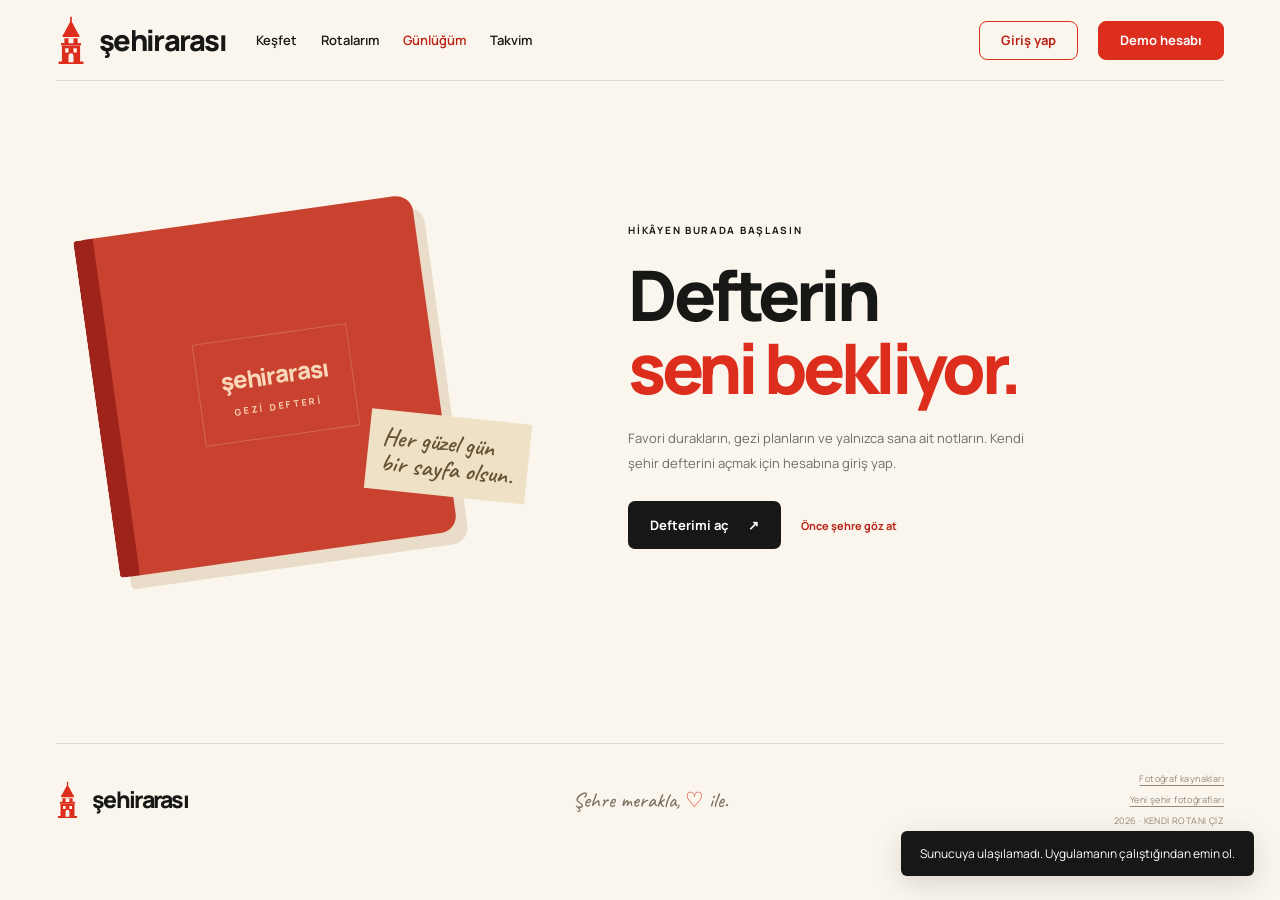
==== commit f703fc94: "Fix login controls flashing during page navigation" ====
--- a/static/gunlugum.html
+++ b/static/gunlugum.html
@@ -10,14 +10,14 @@
     <link rel="preload" href="/static/fonts/Manrope.ttf" as="font" type="font/ttf" crossorigin />
     <link rel="stylesheet" href="/static/vendor/leaflet/leaflet.css" />
     <script src="/static/personal-pages.js?v=personal-4"></script>
-    <link rel="stylesheet" href="/static/app.css?v=guide-2-3" />
+    <link rel="stylesheet" href="/static/app.css?v=auth-nav-1" />
     <link rel="stylesheet" href="/static/features.css?v=guide-2-2" />
     <link rel="stylesheet" href="/static/personal-pages.css?v=personal-4" />
     <script src="/static/photos.js?v=kultur-3-1" defer></script>
     <script src="/static/city-photos.js?v=guide-2-1" defer></script>
     <script src="/static/vendor/leaflet/leaflet.js" defer></script>
     <script src="/static/features.js?v=personal-4" defer></script>
-    <script src="/static/app.js?v=personal-4" defer></script>
+    <script src="/static/app.js?v=auth-nav-1" defer></script>
   </head>
   <body>
     <svg class="svg-library" xmlns="http://www.w3.org/2000/svg" aria-hidden="true">
--- a/static/app.css
+++ b/static/app.css
@@ -47,6 +47,7 @@
 .header-city .icon { width: 16px; height: 18px; }
 .account-button { max-width: 150px; overflow: hidden; text-overflow: ellipsis; white-space: nowrap; min-height: 39px; padding: 8px 21px; border: 1px solid var(--coral); border-radius: 8px; background: transparent; color: var(--coral-dark); font-size: 13px; font-weight: 700; }
 .account-button:hover { background: var(--coral); color: #fff; }
+html:not([data-auth="member"]):not([data-auth="guest"]) #accountButton { visibility: hidden; pointer-events: none; }
 .demo-account-button { background: var(--coral); color: #fff; }
 .demo-account-button:hover { background: var(--coral-dark); color: #fff; }
 .demo-button-compact { display: none; }
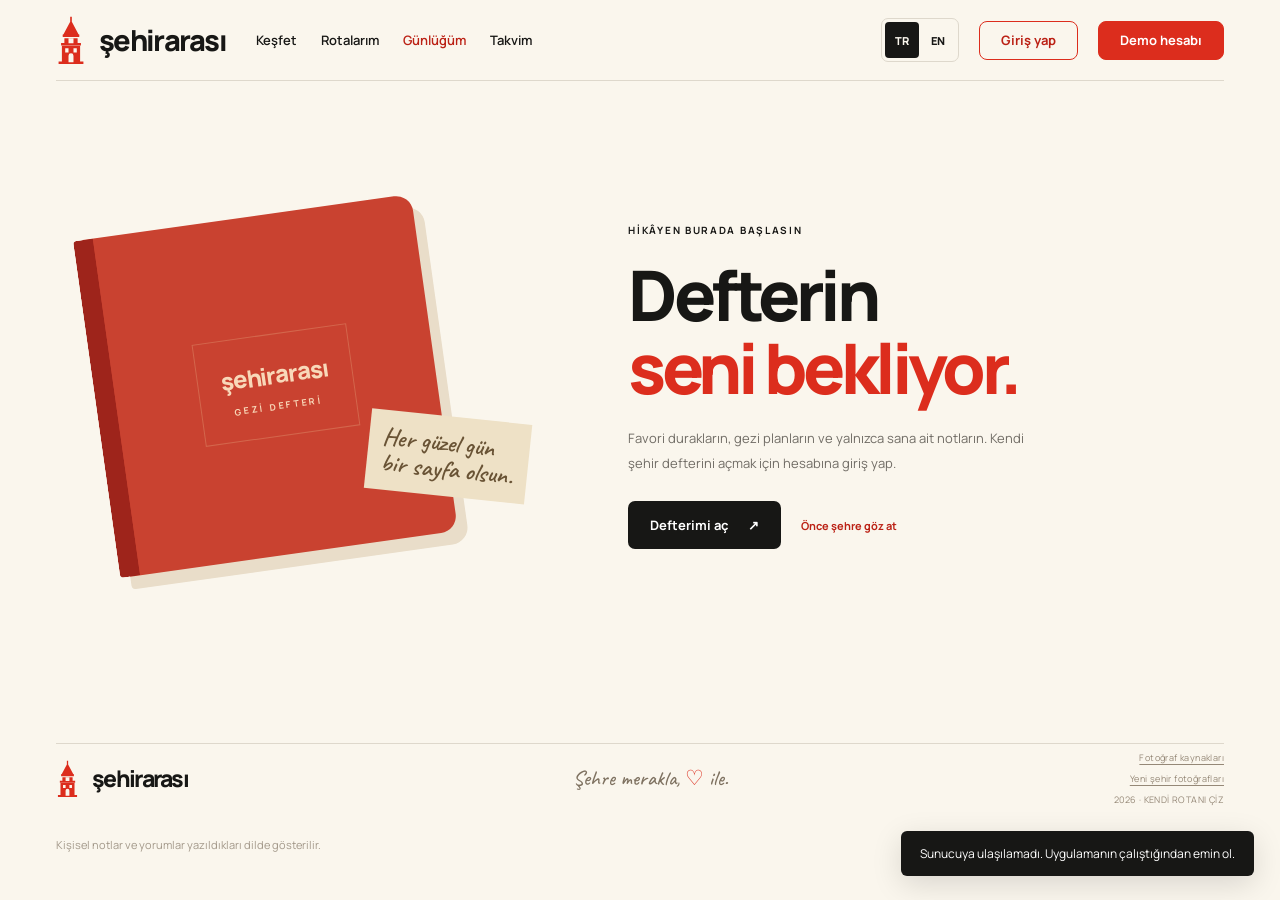
==== commit 1a34769a: "Add Turkish and English language support" ====
--- a/static/gunlugum.html
+++ b/static/gunlugum.html
@@ -9,15 +9,24 @@
     <link rel="preload" href="/static/photos/galata-sokak.jpg" as="image" />
     <link rel="preload" href="/static/fonts/Manrope.ttf" as="font" type="font/ttf" crossorigin />
     <link rel="stylesheet" href="/static/vendor/leaflet/leaflet.css" />
-    <script src="/static/personal-pages.js?v=personal-4"></script>
+    <script src="/static/i18n-data.js?v=languages-1"></script>
+    <script src="/static/i18n.js?v=languages-1"></script>
+    <script src="/static/personal-pages.js?v=languages-1"></script>
     <link rel="stylesheet" href="/static/app.css?v=auth-nav-1" />
     <link rel="stylesheet" href="/static/features.css?v=guide-2-2" />
     <link rel="stylesheet" href="/static/personal-pages.css?v=personal-4" />
+    <link rel="stylesheet" href="/static/budget.css?v=budget-1" />
+    <script src="/static/budget.js?v=languages-1" defer></script>
+    <link rel="stylesheet" href="/static/day-planner.css?v=day-plan-1" />
+    <script src="/static/day-planner.js?v=languages-1" defer></script>
+    <link rel="stylesheet" href="/static/trip.css?v=trip-1" />
+    <script src="/static/trip.js?v=languages-1" defer></script>
     <script src="/static/photos.js?v=kultur-3-1" defer></script>
     <script src="/static/city-photos.js?v=guide-2-1" defer></script>
     <script src="/static/vendor/leaflet/leaflet.js" defer></script>
-    <script src="/static/features.js?v=personal-4" defer></script>
-    <script src="/static/app.js?v=auth-nav-1" defer></script>
+    <script src="/static/features.js?v=languages-1" defer></script>
+    <script src="/static/app.js?v=languages-1" defer></script>
+    <link rel="stylesheet" href="/static/i18n.css?v=languages-1" />
   </head>
   <body>
     <svg class="svg-library" xmlns="http://www.w3.org/2000/svg" aria-hidden="true">
@@ -30,204 +39,273 @@
         <symbol id="i-tram" viewBox="0 0 100 100"><g fill="none" stroke="currentColor" stroke-width="1.5" stroke-linecap="round" stroke-linejoin="round"><path d="m24 27 43-11 14 8-43 13-14-10v51l14 9 43-13V24M38 37v50m-14-9 43-13 14 9M27 28v-7l40-12 10 6-10 1M45 15l-7-9 17 3-7 5M47 85l-1 8m23-15 2 8M15 95l70-22M30 97l59-20M42 41l32-9v23l-32 9V41Zm-14-7 6 4v22l-6-4V34Zm19 5v22m11-25v22m11-25v22M42 71l32-9M46 74l24-7"/><circle cx="44" cy="81" r="2"/><circle cx="73" cy="72" r="2"/></g></symbol>
       </defs>
     </svg>
-    <a class="skip-link" href="/#places">Duraklara geç</a>
+    <a class="skip-link" href="/#places"><i18n-text data-i18n="Duraklara geç">Duraklara geç</i18n-text></a>
     <header class="site-header page-wrap">
-      <a class="brand" href="/" aria-label="Şehir Arası ana sayfa"><svg class="brand-tower" aria-hidden="true"><use href="#i-tower"/></svg><span>şehirarası</span></a>
-      <nav class="main-nav" aria-label="Ana menü"><a href="/#places">Keşfet</a><a href="/rotalarim">Rotalarım</a><a href="/gunlugum">Günlüğüm</a><a href="/#events">Takvim</a></nav>
-      <div class="header-actions"><label class="city-picker"><svg class="icon" aria-hidden="true"><use href="#i-pin"/></svg><span class="sr-only">Şehir seç</span><select id="citySelect"><option value="istanbul">İstanbul</option><option value="ankara">Ankara</option><option value="izmir">İzmir</option></select></label><button class="account-button" id="accountButton" type="button">Giriş yap</button><button class="account-button demo-account-button" id="demoLoginButton" type="button" aria-label="Demo hesabı" hidden><span class="demo-button-label">Demo hesabı</span><span class="demo-button-compact" aria-hidden="true">Demo</span></button></div>
+      <a class="brand" href="/" aria-label="Şehir Arası ana sayfa" data-i18n-aria-label="Şehir Arası ana sayfa"><svg class="brand-tower" aria-hidden="true"><use href="#i-tower"/></svg><span>şehirarası</span></a>
+      <nav class="main-nav" aria-label="Ana menü" data-i18n-aria-label="Ana menü"><a href="/#places"><i18n-text data-i18n="Keşfet">Keşfet</i18n-text></a><a href="/rotalarim"><i18n-text data-i18n="Rotalarım">Rotalarım</i18n-text></a><a href="/gunlugum"><i18n-text data-i18n="Günlüğüm">Günlüğüm</i18n-text></a><a href="/#events"><i18n-text data-i18n="Takvim">Takvim</i18n-text></a></nav>
+      <div class="header-actions"><label class="city-picker"><svg class="icon" aria-hidden="true"><use href="#i-pin"/></svg><span class="sr-only"><i18n-text data-i18n="Şehir seç">Şehir seç</i18n-text></span><select id="citySelect"><option value="istanbul" data-i18n="İstanbul">İstanbul</option><option value="ankara">Ankara</option><option value="izmir" data-i18n="İzmir">İzmir</option></select></label><div class="language-switch" role="group" aria-label="Dil seç" data-i18n-aria-label="Dil seç"><button type="button" data-language="tr" lang="tr" aria-label="Türkçe" aria-pressed="true">TR</button><button type="button" data-language="en" lang="en" aria-label="English" aria-pressed="false">EN</button></div><button class="account-button" id="accountButton" type="button"><i18n-text data-i18n="Giriş yap">Giriş yap</i18n-text></button><button class="account-button demo-account-button" id="demoLoginButton" type="button" aria-label="Demo hesabı" hidden data-i18n-aria-label="Demo hesabı"><span class="demo-button-label"><i18n-text data-i18n="Demo hesabı">Demo hesabı</i18n-text></span><span class="demo-button-compact" aria-hidden="true">Demo</span></button></div>
     </header>
 
     <main id="top">
-      <div class="personal-loading page-wrap" role="status"><span class="loading-line"></span><p>Şehir defterin açılıyor…</p></div>
+      <div class="personal-loading page-wrap" role="status"><span class="loading-line"></span><p><i18n-text data-i18n="Şehir defterin açılıyor…">Şehir defterin açılıyor…</i18n-text></p></div>
       <section class="personal-guest page-wrap" id="personalGuest" aria-labelledby="personalGuestTitle">
-        <div class="guest-notebook" aria-hidden="true"><span class="guest-book-label">şehirarası<br /><b>GEZİ DEFTERİ</b></span><span class="handnote">Her güzel gün<br />bir sayfa olsun.</span></div>
-        <div><p class="eyebrow">HİKÂYEN BURADA BAŞLASIN</p><h1 id="personalGuestTitle">Defterin<br /><em>seni bekliyor.</em></h1><p>Favori durakların, gezi planların ve yalnızca sana ait notların. Kendi şehir defterini açmak için hesabına giriş yap.</p><button class="button button-dark" data-feature-login type="button">Defterimi aç <span aria-hidden="true">↗</span></button><a class="guest-explore" href="/#places">Önce şehre göz at</a></div>
+        <div class="guest-notebook" aria-hidden="true"><span class="guest-book-label">şehirarası<br /><b><i18n-text data-i18n="GEZİ DEFTERİ">GEZİ DEFTERİ</i18n-text></b></span><span class="handnote"><i18n-text data-i18n="Her güzel gün">Her güzel gün</i18n-text><br /><i18n-text data-i18n="bir sayfa olsun.">bir sayfa olsun.</i18n-text></span></div>
+        <div><p class="eyebrow"><i18n-text data-i18n="HİKÂYEN BURADA BAŞLASIN">HİKÂYEN BURADA BAŞLASIN</i18n-text></p><h1 id="personalGuestTitle"><i18n-text data-i18n="Defterin">Defterin</i18n-text><br /><em><i18n-text data-i18n="seni bekliyor.">seni bekliyor.</i18n-text></em></h1><p><i18n-text data-i18n="Favori durakların, gezi planların ve yalnızca sana ait notların. Kendi şehir defterini açmak için hesabına giriş yap.">Favori durakların, gezi planların ve yalnızca sana ait notların. Kendi şehir defterini açmak için hesabına giriş yap.</i18n-text></p><button class="button button-dark" data-feature-login type="button"><i18n-text data-i18n="Defterimi aç">Defterimi aç </i18n-text><span aria-hidden="true">↗</span></button><a class="guest-explore" href="/#places"><i18n-text data-i18n="Önce şehre göz at">Önce şehre göz at</i18n-text></a></div>
       </section>
       <section class="personal-hero routes-page-hero page-wrap personal-auth-content" id="routesPageHero" aria-labelledby="routesPageTitle">
-        <div class="personal-hero-copy"><p class="eyebrow"><span class="chapter-number">02</span> KENDİ YOLUNU ÇİZ</p><h1 id="routesPageTitle">Bir sonraki<br /><em>güzel gün.</em></h1><p class="personal-lead">Sevdiğin durakları bir araya getir.<br />Şehrin ritmini, kendi adımlarınla bul.</p><button class="button button-coral" id="personalNewRouteButton" type="button">Yeni bir rota çiz <svg class="icon" aria-hidden="true"><use href="#i-arrow"/></svg></button><div class="hero-mini-stats"><span><strong id="routeSummaryCount">0</strong> kaydedilmiş rota</span><span><strong id="routeSummaryStops">0</strong> farklı durak</span></div></div>
-        <div class="route-sketch" aria-hidden="true"><span class="sketch-caption">PLANLAR KÜÇÜK, HİKÂYELER BÜYÜK.</span><svg class="sketch-line" viewBox="0 0 520 330" fill="none"><path d="M45 260C10 90 190 290 205 140S420 25 460 150S350 345 250 270" stroke="currentColor" stroke-width="2" stroke-dasharray="7 7"/><g fill="#dc2d1d" stroke="#faf6ed" stroke-width="5"><circle cx="45" cy="260" r="19"/><circle cx="205" cy="140" r="19"/><circle cx="250" cy="270" r="19"/></g><g fill="#fff" font-family="Manrope, sans-serif" font-size="13" text-anchor="middle"><text x="45" y="265">1</text><text x="205" y="145">2</text><text x="250" y="275">3</text></g></svg><figure class="sketch-photo"><img src="/static/photos/bogaz-vapuru.jpg" alt="" /><figcaption class="handnote">Yolun sonu,<br />yeni bir başlangıç.</figcaption></figure><span class="handnote sketch-handnote">Bir sokak daha<br />yürüyelim mi?</span><span class="route-stamp">ŞEHİR ARASI<br /><b>YOLA ÇIK</b><br />♡</span></div>
+        <div class="personal-hero-copy"><p class="eyebrow"><span class="chapter-number">02</span><i18n-text data-i18n="KENDİ YOLUNU ÇİZ"> KENDİ YOLUNU ÇİZ</i18n-text></p><h1 id="routesPageTitle"><i18n-text data-i18n="Bir sonraki">Bir sonraki</i18n-text><br /><em><i18n-text data-i18n="güzel gün.">güzel gün.</i18n-text></em></h1><p class="personal-lead"><i18n-text data-i18n="Sevdiğin durakları bir araya getir.">Sevdiğin durakları bir araya getir.</i18n-text><br /><i18n-text data-i18n="Şehrin ritmini, kendi adımlarınla bul.">Şehrin ritmini, kendi adımlarınla bul.</i18n-text></p><button class="button button-coral" id="personalNewRouteButton" type="button"><i18n-text data-i18n="Yeni bir rota çiz">Yeni bir rota çiz </i18n-text><svg class="icon" aria-hidden="true"><use href="#i-arrow"/></svg></button><button class="text-button day-plan-routes-launch" type="button" data-open-day-planner><i18n-text data-i18n="Bana bir gün planla ↗">Bana bir gün planla ↗</i18n-text></button><div class="hero-mini-stats"><span><strong id="routeSummaryCount">0</strong><i18n-text data-i18n="kaydedilmiş rota"> kaydedilmiş rota</i18n-text></span><span><strong id="routeSummaryStops">0</strong><i18n-text data-i18n="farklı durak"> farklı durak</i18n-text></span></div></div>
+        <div class="route-sketch" aria-hidden="true"><span class="sketch-caption"><i18n-text data-i18n="PLANLAR KÜÇÜK, HİKÂYELER BÜYÜK.">PLANLAR KÜÇÜK, HİKÂYELER BÜYÜK.</i18n-text></span><svg class="sketch-line" viewBox="0 0 520 330" fill="none"><path d="M45 260C10 90 190 290 205 140S420 25 460 150S350 345 250 270" stroke="currentColor" stroke-width="2" stroke-dasharray="7 7"/><g fill="#dc2d1d" stroke="#faf6ed" stroke-width="5"><circle cx="45" cy="260" r="19"/><circle cx="205" cy="140" r="19"/><circle cx="250" cy="270" r="19"/></g><g fill="#fff" font-family="Manrope, sans-serif" font-size="13" text-anchor="middle"><text x="45" y="265">1</text><text x="205" y="145">2</text><text x="250" y="275">3</text></g></svg><figure class="sketch-photo"><img src="/static/photos/bogaz-vapuru.jpg" alt="" /><figcaption class="handnote"><i18n-text data-i18n="Yolun sonu,">Yolun sonu,</i18n-text><br /><i18n-text data-i18n="yeni bir başlangıç.">yeni bir başlangıç.</i18n-text></figcaption></figure><span class="handnote sketch-handnote"><i18n-text data-i18n="Bir sokak daha">Bir sokak daha</i18n-text><br /><i18n-text data-i18n="yürüyelim mi?">yürüyelim mi?</i18n-text></span><span class="route-stamp">ŞEHİR ARASI<br /><b><i18n-text data-i18n="YOLA ÇIK">YOLA ÇIK</i18n-text></b><br />♡</span></div>
       </section>
       <section class="personal-hero journal-page-hero page-wrap personal-auth-content" id="journalPageHero" aria-labelledby="journalPageTitle">
-        <div class="personal-hero-copy"><p class="eyebrow"><span class="chapter-number">03</span> GÜZEL GÜNLER BİRİKSİN</p><h1 id="journalPageTitle">Bazı günler<br /><em>unutulmasın.</em></h1><p class="personal-lead">Bir müze, bir sokak, bir küçük mola.<br />Şehirde bıraktığın izleri burada sakla.</p><button class="button button-dark" id="journalAddButton" type="button">Yeni bir anı ekle <span aria-hidden="true">+</span></button><div class="hero-mini-stats"><span><strong id="journalSummaryCount">0</strong> ziyaret</span><span><strong id="journalSummaryCities">0</strong> şehir</span><span class="journal-private"><span aria-hidden="true">◇</span> Yalnızca sana ait</span></div></div>
-        <div class="journal-moodboard" aria-hidden="true"><div class="journal-paper"><span class="paper-date" id="journalToday"></span><span class="handnote">Şehri gezdim.<br />Biraz da kendimi.</span><span class="paper-signature">— güzel bir günden kalanlar</span></div><figure class="journal-polaroid"><img src="/static/photos/galata-sokak.jpg" alt="" /><figcaption class="handnote">Hep yeni hikâyeler.</figcaption></figure><span class="journal-sticker">BİLETİNİ SAKLA.<br />HİKÂYENİ DE.</span><svg class="journal-doodle" viewBox="0 0 100 60" fill="none"><path d="M8 12C18 55 58 48 89 19m-18 4 18-4-5 17" stroke="currentColor" stroke-width="2" stroke-linecap="round" stroke-linejoin="round"/></svg></div>
+        <div class="personal-hero-copy"><p class="eyebrow"><span class="chapter-number">03</span><i18n-text data-i18n="GÜZEL GÜNLER BİRİKSİN"> GÜZEL GÜNLER BİRİKSİN</i18n-text></p><h1 id="journalPageTitle"><i18n-text data-i18n="Bazı günler">Bazı günler</i18n-text><br /><em><i18n-text data-i18n="unutulmasın.">unutulmasın.</i18n-text></em></h1><p class="personal-lead"><i18n-text data-i18n="Bir müze, bir sokak, bir küçük mola.">Bir müze, bir sokak, bir küçük mola.</i18n-text><br /><i18n-text data-i18n="Şehirde bıraktığın izleri burada sakla.">Şehirde bıraktığın izleri burada sakla.</i18n-text></p><button class="button button-dark" id="journalAddButton" type="button"><i18n-text data-i18n="Yeni bir anı ekle">Yeni bir anı ekle </i18n-text><span aria-hidden="true">+</span></button><div class="hero-mini-stats"><span><strong id="journalSummaryCount">0</strong><i18n-text data-i18n="ziyaret"> ziyaret</i18n-text></span><span><strong id="journalSummaryCities">0</strong><i18n-text data-i18n="şehir"> şehir</i18n-text></span><span class="journal-private"><span aria-hidden="true">◇</span><i18n-text data-i18n="Yalnızca sana ait"> Yalnızca sana ait</i18n-text></span></div></div>
+        <div class="journal-moodboard" aria-hidden="true"><div class="journal-paper"><span class="paper-date" id="journalToday"></span><span class="handnote"><i18n-text data-i18n="Şehri gezdim.">Şehri gezdim.</i18n-text><br /><i18n-text data-i18n="Biraz da kendimi.">Biraz da kendimi.</i18n-text></span><span class="paper-signature"><i18n-text data-i18n="— güzel bir günden kalanlar">— güzel bir günden kalanlar</i18n-text></span></div><figure class="journal-polaroid"><img src="/static/photos/galata-sokak.jpg" alt="" /><figcaption class="handnote"><i18n-text data-i18n="Hep yeni hikâyeler.">Hep yeni hikâyeler.</i18n-text></figcaption></figure><span class="journal-sticker"><i18n-text data-i18n="BİLETİNİ SAKLA.">BİLETİNİ SAKLA.</i18n-text><br /><i18n-text data-i18n="HİKÂYENİ DE.">HİKÂYENİ DE.</i18n-text></span><svg class="journal-doodle" viewBox="0 0 100 60" fill="none"><path d="M8 12C18 55 58 48 89 19m-18 4 18-4-5 17" stroke="currentColor" stroke-width="2" stroke-linecap="round" stroke-linejoin="round"/></svg></div>
       </section>
       <section class="hero page-wrap" aria-labelledby="hero-title">
         <div class="hero-copy">
-          <p class="eyebrow"><span id="heroCityEyebrow">İSTANBUL'U YENİDEN GÖR</span> <span class="eyebrow-line"></span></p>
-          <h1 id="hero-title">Bir şehir.<br />Bin hikâye.<br /><em>Senin rotan.</em></h1>
-          <p class="hero-intro">Müzelerden ara sokaklara, merakının peşinden git.</p>
-          <a class="button button-dark" href="/#places">Şehri keşfet <svg class="icon" aria-hidden="true"><use href="#i-arrow"/></svg></a>
-        </div>
-        <div class="hero-collage" aria-label="İstanbul'dan bir gezi defteri">
-          <figure class="collage-photo photo-galata"><img src="/static/photos/galata-sokak.jpg" alt="Tarihî binaların arasından Galata Kulesi'ne uzanan sokak" width="960" height="1280" fetchpriority="high" /><span class="photo-number" aria-hidden="true">1</span><figcaption class="handnote galata-note">Galata'dan<br />başlayalım.<svg class="note-arrow" viewBox="0 0 70 50" fill="none" aria-hidden="true"><path d="M8 8C5 29 24 42 58 35M47 29L58 35L49 44" stroke="currentColor" stroke-width="1.8" stroke-linecap="round" stroke-linejoin="round"/></svg></figcaption></figure>
-          <figure class="collage-photo photo-ferry"><img src="/static/photos/bogaz-vapuru.jpg" alt="Boğaz'da ilerleyen İstanbul vapuru" width="960" height="711" /><span class="photo-number" aria-hidden="true">2</span><figcaption class="handnote ferry-note">Boğaz<br />her zaman<br />başka güzel.<svg class="note-arrow" viewBox="0 0 70 50" fill="none" aria-hidden="true"><path d="M8 8C5 29 24 42 58 35M47 29L58 35L49 44" stroke="currentColor" stroke-width="1.8" stroke-linecap="round" stroke-linejoin="round"/></svg></figcaption></figure>
-          <figure class="collage-photo photo-museum"><img src="/static/photos/arkeoloji-salonu.jpg" alt="İstanbul Arkeoloji Müzeleri'nde sütunlarla çevrili tarihî bir salon" width="960" height="1201" /><span class="photo-number" aria-hidden="true">3</span><figcaption class="handnote museum-note">Geçmişle<br />bugün arasında<br />bir köprü.</figcaption></figure>
+          <p class="eyebrow"><span id="heroCityEyebrow"><i18n-text data-i18n="İSTANBUL&#x27;U YENİDEN GÖR">İSTANBUL'U YENİDEN GÖR</i18n-text></span> <span class="eyebrow-line"></span></p>
+          <h1 id="hero-title"><i18n-text data-i18n="Bir şehir.">Bir şehir.</i18n-text><br /><i18n-text data-i18n="Bin hikâye.">Bin hikâye.</i18n-text><br /><em><i18n-text data-i18n="Senin rotan.">Senin rotan.</i18n-text></em></h1>
+          <p class="hero-intro"><i18n-text data-i18n="Müzelerden ara sokaklara, merakının peşinden git.">Müzelerden ara sokaklara, merakının peşinden git.</i18n-text></p>
+          <div class="hero-actions"><a class="button button-dark" href="/#places"><i18n-text data-i18n="Şehri keşfet">Şehri keşfet </i18n-text><svg class="icon" aria-hidden="true"><use href="#i-arrow"/></svg></a><button class="button button-paper day-plan-launch" type="button" data-open-day-planner><i18n-text data-i18n="Bana bir gün planla ↗">Bana bir gün planla ↗</i18n-text></button></div>
+        </div>
+        <div class="hero-collage" aria-label="İstanbul'dan bir gezi defteri" data-i18n-aria-label="İstanbul&#x27;dan bir gezi defteri">
+          <figure class="collage-photo photo-galata"><img src="/static/photos/galata-sokak.jpg" alt="Tarihî binaların arasından Galata Kulesi'ne uzanan sokak" width="960" height="1280" fetchpriority="high" data-i18n-alt="Tarihî binaların arasından Galata Kulesi&#x27;ne uzanan sokak" /><span class="photo-number" aria-hidden="true">1</span><figcaption class="handnote galata-note"><i18n-text data-i18n="Galata&#x27;dan">Galata'dan</i18n-text><br /><i18n-text data-i18n="başlayalım.">başlayalım.</i18n-text><svg class="note-arrow" viewBox="0 0 70 50" fill="none" aria-hidden="true"><path d="M8 8C5 29 24 42 58 35M47 29L58 35L49 44" stroke="currentColor" stroke-width="1.8" stroke-linecap="round" stroke-linejoin="round"/></svg></figcaption></figure>
+          <figure class="collage-photo photo-ferry"><img src="/static/photos/bogaz-vapuru.jpg" alt="Boğaz'da ilerleyen İstanbul vapuru" width="960" height="711" data-i18n-alt="Boğaz&#x27;da ilerleyen İstanbul vapuru" /><span class="photo-number" aria-hidden="true">2</span><figcaption class="handnote ferry-note"><i18n-text data-i18n="Boğaz">Boğaz</i18n-text><br /><i18n-text data-i18n="her zaman">her zaman</i18n-text><br /><i18n-text data-i18n="başka güzel.">başka güzel.</i18n-text><svg class="note-arrow" viewBox="0 0 70 50" fill="none" aria-hidden="true"><path d="M8 8C5 29 24 42 58 35M47 29L58 35L49 44" stroke="currentColor" stroke-width="1.8" stroke-linecap="round" stroke-linejoin="round"/></svg></figcaption></figure>
+          <figure class="collage-photo photo-museum"><img src="/static/photos/arkeoloji-salonu.jpg" alt="İstanbul Arkeoloji Müzeleri'nde sütunlarla çevrili tarihî bir salon" width="960" height="1201" data-i18n-alt="İstanbul Arkeoloji Müzeleri&#x27;nde sütunlarla çevrili tarihî bir salon" /><span class="photo-number" aria-hidden="true">3</span><figcaption class="handnote museum-note"><i18n-text data-i18n="Geçmişle">Geçmişle</i18n-text><br /><i18n-text data-i18n="bugün arasında">bugün arasında</i18n-text><br /><i18n-text data-i18n="bir köprü.">bir köprü.</i18n-text></figcaption></figure>
           <svg class="collage-route" viewBox="0 0 1000 1000" preserveAspectRatio="none" fill="none" aria-hidden="true">
             <defs><marker id="collage-arrow-tip" markerUnits="userSpaceOnUse" markerWidth="32" markerHeight="32" viewBox="0 0 32 32" refX="27" refY="16" orient="auto"><path d="M7 5L27 16L7 27" stroke="currentColor" stroke-width="2" stroke-linecap="round" stroke-linejoin="round" vector-effect="non-scaling-stroke"/></marker></defs>
             <path d="M520 370C526 265 557 164 605 190" marker-end="url(#collage-arrow-tip)" stroke="currentColor" stroke-width="2" stroke-dasharray="7 7" stroke-linecap="round" vector-effect="non-scaling-stroke"/>
             <path d="M1040 470C1120 510 1130 640 1050 700" marker-end="url(#collage-arrow-tip)" stroke="currentColor" stroke-width="2" stroke-dasharray="7 7" stroke-linecap="round" vector-effect="non-scaling-stroke"/>
           </svg>
-          <span class="paper-note handnote">Aynı sokaklar,<br />hep yeni hikâyeler.</span>
-        </div>
-      </section>
-
-      <section class="explore-tools page-wrap" aria-label="Durak ara ve filtrele">
+          <span class="paper-note handnote"><i18n-text data-i18n="Aynı sokaklar,">Aynı sokaklar,</i18n-text><br /><i18n-text data-i18n="hep yeni hikâyeler.">hep yeni hikâyeler.</i18n-text></span>
+        </div>
+      </section>
+
+      <section class="explore-tools page-wrap" aria-label="Durak ara ve filtrele" data-i18n-aria-label="Durak ara ve filtrele">
         <form class="search-bar" id="searchForm" role="search">
           <svg class="icon search-icon" aria-hidden="true"><use href="#i-search"/></svg>
-          <label class="sr-only" for="searchInput">Durak veya semt ara</label><input id="searchInput" type="search" placeholder="Bugün nereyi keşfedelim?" autocomplete="off" /><kbd>/</kbd>
-          <button class="button button-coral search-submit" type="submit">Ara <svg class="icon" aria-hidden="true"><use href="#i-arrow"/></svg></button>
+          <label class="sr-only" for="searchInput"><i18n-text data-i18n="Durak veya semt ara">Durak veya semt ara</i18n-text></label><input id="searchInput" type="search" placeholder="Bugün nereyi keşfedelim?" autocomplete="off" data-i18n-placeholder="Bugün nereyi keşfedelim?" /><kbd>/</kbd>
+          <button class="button button-coral search-submit" type="submit"><i18n-text data-i18n="Ara">Ara </i18n-text><svg class="icon" aria-hidden="true"><use href="#i-arrow"/></svg></button>
         </form>
-        <div class="category-chips" id="categoryChips" aria-label="Kategoriye göre filtrele"><button class="chip is-active" data-category="" type="button" aria-pressed="true">Hepsi</button></div>
-        <div class="tools-doodle" aria-hidden="true"><svg><use href="#i-tram"/></svg><span class="handnote">İyi şeyler<br />hep yolda.</span></div>
+        <div class="category-chips" id="categoryChips" aria-label="Kategoriye göre filtrele" data-i18n-aria-label="Kategoriye göre filtrele"><button class="chip is-active" data-category="" type="button" aria-pressed="true"><i18n-text data-i18n="Hepsi">Hepsi</i18n-text></button></div>
+        <div class="tools-doodle" aria-hidden="true"><svg><use href="#i-tram"/></svg><span class="handnote"><i18n-text data-i18n="İyi şeyler">İyi şeyler</i18n-text><br /><i18n-text data-i18n="hep yolda.">hep yolda.</i18n-text></span></div>
       </section>
 
       <section class="discovery" id="places" aria-labelledby="places-title">
         <div class="page-wrap">
-          <div class="section-heading"><h2 id="places-title">Merakına bir durak.</h2><button class="text-link" id="showAllPlaces" type="button" aria-expanded="false" aria-controls="placeGrid">Tüm yerleri keşfet <svg class="icon" aria-hidden="true"><use href="#i-arrow"/></svg></button></div>
-          <div class="discovery-toolbar"><p id="resultCount" aria-live="polite">Duraklar yükleniyor…</p><div class="select-filters">
-            <label class="select-wrap"><span class="sr-only">Semt seç</span><select id="districtSelect"><option value="">Tüm semtler</option></select></label>
-            <label class="select-wrap"><span class="sr-only">Sıralama seç</span><select id="sortSelect"><option value="popular">Öne çıkanlar</option><option value="rating">En yüksek puan</option><option value="az">A'dan Z'ye</option></select></label>
-            <button class="favorites-toggle" id="favoritesToggle" type="button" aria-pressed="false"><svg class="icon" aria-hidden="true"><use href="#i-heart"/></svg> Kaydettiklerim <b id="favoriteCount">0</b></button>
+          <div class="section-heading"><h2 id="places-title"><i18n-text data-i18n="Merakına bir durak.">Merakına bir durak.</i18n-text></h2><button class="text-link" id="showAllPlaces" type="button" aria-expanded="false" aria-controls="placeGrid"><i18n-text data-i18n="Tüm yerleri keşfet">Tüm yerleri keşfet </i18n-text><svg class="icon" aria-hidden="true"><use href="#i-arrow"/></svg></button></div>
+          <div class="discovery-toolbar"><p id="resultCount" aria-live="polite"><i18n-text data-i18n="Duraklar yükleniyor…">Duraklar yükleniyor…</i18n-text></p><div class="select-filters">
+            <label class="select-wrap"><span class="sr-only"><i18n-text data-i18n="Semt seç">Semt seç</i18n-text></span><select id="districtSelect"><option value="" data-i18n="Tüm semtler">Tüm semtler</option></select></label>
+            <label class="select-wrap"><span class="sr-only"><i18n-text data-i18n="Sıralama seç">Sıralama seç</i18n-text></span><select id="sortSelect"><option value="popular" data-i18n="Öne çıkanlar">Öne çıkanlar</option><option value="rating" data-i18n="En yüksek puan">En yüksek puan</option><option value="az" data-i18n="A&#x27;dan Z&#x27;ye">A'dan Z'ye</option></select></label>
+            <button class="favorites-toggle" id="favoritesToggle" type="button" aria-pressed="false"><svg class="icon" aria-hidden="true"><use href="#i-heart"/></svg><i18n-text data-i18n="Kaydettiklerim"> Kaydettiklerim </i18n-text><b id="favoriteCount">0</b></button>
           </div></div>
-          <div class="exploration-options"><fieldset class="trip-filters"><legend class="sr-only">Gezi tercihlerine göre filtrele</legend><label><input id="indoorFilter" type="checkbox" /> Kapalı mekân</label><label><input id="familyFilter" type="checkbox" /> Çocukla gezi</label><label><input id="accessibleFilter" type="checkbox" /> Doğrulanmış tekerlekli sandalye erişimi</label></fieldset><div class="view-switch" aria-label="Görünüm"><button id="listViewButton" type="button" aria-pressed="true">Kartlar</button><button id="mapViewButton" type="button" aria-pressed="false">Harita</button></div></div>
-          <p class="filter-explainer">Çocukla gezi önerileri editoryaldir. Erişim bilgisi bilinmeyen yerler erişilebilirlik filtresinde gösterilmez.</p>
-          <div id="mapView" class="map-layout" hidden><div><div id="discoveryMap" class="discovery-map" role="region" aria-label="Durakların haritası"></div><p id="mapStatus" class="small-note" aria-live="polite">Bir noktaya dokun, yeni bir durak keşfet.</p></div><aside id="mapPlaceCard" class="map-place-card"><p>Haritadaki bir durağı seç.</p></aside></div>
+          <div class="exploration-options"><fieldset class="trip-filters"><legend class="sr-only"><i18n-text data-i18n="Gezi tercihlerine göre filtrele">Gezi tercihlerine göre filtrele</i18n-text></legend><label><input id="indoorFilter" type="checkbox" /><i18n-text data-i18n="Kapalı mekân"> Kapalı mekân</i18n-text></label><label><input id="familyFilter" type="checkbox" /><i18n-text data-i18n="Çocukla gezi"> Çocukla gezi</i18n-text></label><label><input id="accessibleFilter" type="checkbox" /><i18n-text data-i18n="Doğrulanmış tekerlekli sandalye erişimi"> Doğrulanmış tekerlekli sandalye erişimi</i18n-text></label></fieldset><div class="view-switch" aria-label="Görünüm" data-i18n-aria-label="Görünüm"><button id="listViewButton" type="button" aria-pressed="true"><i18n-text data-i18n="Kartlar">Kartlar</i18n-text></button><button id="mapViewButton" type="button" aria-pressed="false"><i18n-text data-i18n="Harita">Harita</i18n-text></button></div></div>
+          <p class="filter-explainer"><i18n-text data-i18n="Çocukla gezi önerileri editoryaldir. Erişim bilgisi bilinmeyen yerler erişilebilirlik filtresinde gösterilmez.">Çocukla gezi önerileri editoryaldir. Erişim bilgisi bilinmeyen yerler erişilebilirlik filtresinde gösterilmez.</i18n-text></p>
+          <div id="mapView" class="map-layout" hidden><div><div id="discoveryMap" class="discovery-map" role="region" aria-label="Durakların haritası" data-i18n-aria-label="Durakların haritası"></div><p id="mapStatus" class="small-note" aria-live="polite"><i18n-text data-i18n="Bir noktaya dokun, yeni bir durak keşfet.">Bir noktaya dokun, yeni bir durak keşfet.</i18n-text></p></div><aside id="mapPlaceCard" class="map-place-card"><p><i18n-text data-i18n="Haritadaki bir durağı seç.">Haritadaki bir durağı seç.</i18n-text></p></aside></div>
           <div class="place-grid" id="placeGrid" aria-live="polite" aria-busy="true"></div>
-          <div class="empty-state" id="emptyState" hidden><svg class="icon" aria-hidden="true"><use href="#i-search"/></svg><h3>Bu aramada bir şey bulamadık.</h3><p>Filtreleri değiştirip yeniden deneyebilirsin.</p><button class="text-button" id="clearFilters" type="button">Filtreleri temizle <span aria-hidden="true">↗</span></button></div>
+          <div class="empty-state" id="emptyState" hidden><svg class="icon" aria-hidden="true"><use href="#i-search"/></svg><h3><i18n-text data-i18n="Bu aramada bir şey bulamadık.">Bu aramada bir şey bulamadık.</i18n-text></h3><p><i18n-text data-i18n="Filtreleri değiştirip yeniden deneyebilirsin.">Filtreleri değiştirip yeniden deneyebilirsin.</i18n-text></p><button class="text-button" id="clearFilters" type="button"><i18n-text data-i18n="Filtreleri temizle">Filtreleri temizle </i18n-text><span aria-hidden="true">↗</span></button></div>
         </div>
       </section>
 
       <section class="profile-section page-wrap personal-auth-content" id="profile" aria-labelledby="profileTitle" hidden>
         <div class="profile-heading">
-          <div class="account-intro"><p class="eyebrow"><span class="chapter-number">01</span> <span id="profileGreeting">SENİN ŞEHİR DEFTERİN</span></p><h1 id="profileTitle">Yeni hikâyelere<br /><em>yer aç.</em></h1><p class="personal-lead">Aklında kalan yerler, yola çıkacak planlar,<br />bir gün dönüp gülümseyeceğin notlar.</p></div>
-          <aside class="account-identity"><span class="identity-label">ŞEHİR ARASI · GEZGİN KARTI</span><div class="identity-main"><span class="account-avatar" id="accountInitials" aria-hidden="true">G</span><div><h2 id="accountName">Gezgin</h2><p id="accountEmail"></p><span class="identity-role" id="accountRole">Meraklı bir gezgin</span></div></div><div class="identity-bottom"><span class="handnote">Şehre merakla.</span><button class="text-button" id="logoutButton" type="button">Çıkış yap ↗</button></div><span class="identity-corner" aria-hidden="true">♡</span></aside>
-        </div>
-        <div class="profile-stats" aria-label="Hesap özeti">
-          <a href="#profileFavorites"><span class="stat-icon" aria-hidden="true">♡</span><div><strong id="profileFavoriteCount">0</strong><span>Bir gün gideceğim dediğin durak</span></div><span class="stat-arrow" aria-hidden="true">↘</span></a>
-          <a href="/rotalarim"><span class="stat-icon" aria-hidden="true">↝</span><div><strong id="profileRouteCount">0</strong><span>Sana ait gezi rotası</span></div><span class="stat-arrow" aria-hidden="true">↗</span></a>
-          <a href="/gunlugum"><span class="stat-icon" aria-hidden="true">✎</span><div><strong id="profileVisitCount">0</strong><span>Defterine düşen güzel anı</span></div><span class="stat-arrow" aria-hidden="true">↗</span></a>
+          <div class="account-intro"><p class="eyebrow"><span class="chapter-number">01</span> <span id="profileGreeting"><i18n-text data-i18n="SENİN ŞEHİR DEFTERİN">SENİN ŞEHİR DEFTERİN</i18n-text></span></p><h1 id="profileTitle"><i18n-text data-i18n="Yeni hikâyelere">Yeni hikâyelere</i18n-text><br /><em><i18n-text data-i18n="yer aç.">yer aç.</i18n-text></em></h1><p class="personal-lead"><i18n-text data-i18n="Aklında kalan yerler, yola çıkacak planlar,">Aklında kalan yerler, yola çıkacak planlar,</i18n-text><br /><i18n-text data-i18n="bir gün dönüp gülümseyeceğin notlar.">bir gün dönüp gülümseyeceğin notlar.</i18n-text></p></div>
+          <aside class="account-identity"><span class="identity-label"><i18n-text data-i18n="ŞEHİR ARASI · GEZGİN KARTI">ŞEHİR ARASI · GEZGİN KARTI</i18n-text></span><div class="identity-main"><span class="account-avatar" id="accountInitials" aria-hidden="true">G</span><div><h2 id="accountName"><i18n-text data-i18n="Gezgin">Gezgin</i18n-text></h2><p id="accountEmail"></p><span class="identity-role" id="accountRole"><i18n-text data-i18n="Meraklı bir gezgin">Meraklı bir gezgin</i18n-text></span></div></div><div class="identity-bottom"><span class="handnote"><i18n-text data-i18n="Şehre merakla.">Şehre merakla.</i18n-text></span><button class="text-button" id="logoutButton" type="button"><i18n-text data-i18n="Çıkış yap ↗">Çıkış yap ↗</i18n-text></button></div><span class="identity-corner" aria-hidden="true">♡</span></aside>
+        </div>
+        <div class="profile-stats" aria-label="Hesap özeti" data-i18n-aria-label="Hesap özeti">
+          <a href="#profileFavorites"><span class="stat-icon" aria-hidden="true">♡</span><div><strong id="profileFavoriteCount">0</strong><span><i18n-text data-i18n="Bir gün gideceğim dediğin durak">Bir gün gideceğim dediğin durak</i18n-text></span></div><span class="stat-arrow" aria-hidden="true">↘</span></a>
+          <a href="/rotalarim"><span class="stat-icon" aria-hidden="true">↝</span><div><strong id="profileRouteCount">0</strong><span><i18n-text data-i18n="Sana ait gezi rotası">Sana ait gezi rotası</i18n-text></span></div><span class="stat-arrow" aria-hidden="true">↗</span></a>
+          <a href="/gunlugum"><span class="stat-icon" aria-hidden="true">✎</span><div><strong id="profileVisitCount">0</strong><span><i18n-text data-i18n="Defterine düşen güzel anı">Defterine düşen güzel anı</i18n-text></span></div><span class="stat-arrow" aria-hidden="true">↗</span></a>
         </div>
         <div class="profile-dashboard">
           <section class="profile-panel favorites-panel" id="profileFavorites" aria-labelledby="profileFavoritesTitle">
-            <div class="profile-panel-heading"><div><p class="eyebrow">GİDİLECEK DAHA ÇOK YER VAR</p><h2 id="profileFavoritesTitle">Kalbinde bir yer.</h2></div><span class="handnote panel-handnote">Bir gün, mutlaka.</span></div>
-            <div class="favorite-collection-tools"><label class="collection-search"><svg class="icon" aria-hidden="true"><use href="#i-search"/></svg><span class="sr-only">Favorilerimde ara</span><input id="profileFavoriteSearch" type="search" placeholder="Favorilerimde ara…" /></label><span id="favoritesListCount" class="small-note">Tüm şehirlerdeki favorilerin</span></div>
+            <div class="profile-panel-heading"><div><p class="eyebrow"><i18n-text data-i18n="GİDİLECEK DAHA ÇOK YER VAR">GİDİLECEK DAHA ÇOK YER VAR</i18n-text></p><h2 id="profileFavoritesTitle"><i18n-text data-i18n="Kalbinde bir yer.">Kalbinde bir yer.</i18n-text></h2></div><span class="handnote panel-handnote"><i18n-text data-i18n="Bir gün, mutlaka.">Bir gün, mutlaka.</i18n-text></span></div>
+            <div class="favorite-collection-tools"><label class="collection-search"><svg class="icon" aria-hidden="true"><use href="#i-search"/></svg><span class="sr-only"><i18n-text data-i18n="Favorilerimde ara">Favorilerimde ara</i18n-text></span><input id="profileFavoriteSearch" type="search" placeholder="Favorilerimde ara…" data-i18n-placeholder="Favorilerimde ara…" /></label><span id="favoritesListCount" class="small-note"><i18n-text data-i18n="Tüm şehirlerdeki favorilerin">Tüm şehirlerdeki favorilerin</i18n-text></span></div>
             <div class="profile-items" id="profileFavoritesGrid" aria-live="polite"></div>
-            <a class="profile-more-link" href="/#places">Yeni bir yer keşfet <span aria-hidden="true">↗</span></a>
+            <a class="profile-more-link" href="/#places"><i18n-text data-i18n="Yeni bir yer keşfet">Yeni bir yer keşfet </i18n-text><span aria-hidden="true">↗</span></a>
           </section>
           <section class="profile-panel recent-routes-panel" id="profileRoutes" aria-labelledby="profileRoutesTitle">
-            <div class="profile-panel-heading"><div><p class="eyebrow">SIRADAKİ GÜZEL GÜNE</p><h2 id="profileRoutesTitle">Yola çıkacak planlar.</h2></div><span class="panel-symbol" aria-hidden="true">↝</span></div>
+            <div class="profile-panel-heading"><div><p class="eyebrow"><i18n-text data-i18n="SIRADAKİ GÜZEL GÜNE">SIRADAKİ GÜZEL GÜNE</i18n-text></p><h2 id="profileRoutesTitle"><i18n-text data-i18n="Yola çıkacak planlar.">Yola çıkacak planlar.</i18n-text></h2></div><span class="panel-symbol" aria-hidden="true">↝</span></div>
             <div class="profile-items" id="profileRoutesGrid" aria-live="polite"></div>
-            <a class="profile-more-link" href="/rotalarim">Rotalarımı aç <span aria-hidden="true">↗</span></a>
+            <a class="profile-more-link" href="/rotalarim"><i18n-text data-i18n="Rotalarımı aç">Rotalarımı aç </i18n-text><span aria-hidden="true">↗</span></a>
           </section>
           <section class="profile-panel recent-journal-panel" id="profileJournal" aria-labelledby="profileJournalTitle">
-            <div class="profile-panel-heading"><div><p class="eyebrow">AKLINDA KALANLAR</p><h2 id="profileJournalTitle">Defterden bir sayfa.</h2></div><span class="panel-symbol" aria-hidden="true">✎</span></div>
+            <div class="profile-panel-heading"><div><p class="eyebrow"><i18n-text data-i18n="AKLINDA KALANLAR">AKLINDA KALANLAR</i18n-text></p><h2 id="profileJournalTitle"><i18n-text data-i18n="Defterden bir sayfa.">Defterden bir sayfa.</i18n-text></h2></div><span class="panel-symbol" aria-hidden="true">✎</span></div>
             <div class="profile-items" id="profileJournalGrid" aria-live="polite"></div>
-            <a class="profile-more-link" href="/gunlugum">Günlüğümü aç <span aria-hidden="true">↗</span></a>
+            <a class="profile-more-link" href="/gunlugum"><i18n-text data-i18n="Günlüğümü aç">Günlüğümü aç </i18n-text><span aria-hidden="true">↗</span></a>
           </section>
         </div>
       </section>
 
-      <section class="feature-section page-wrap" id="routeTemplates" aria-labelledby="templatesTitle"><div class="section-heading"><div><p class="eyebrow">NEREDEN BAŞLASAM DİYENLERE</p><h2 id="templatesTitle">Hazır rotalar.</h2></div><a class="text-link" href="/rotalarim">Benim rotalarım ↓</a></div><p class="section-intro">Bir rota seç, duraklarını keşfet; dilersen kendi planına dönüştür.</p><div id="templatesGrid" class="templates-grid" aria-live="polite"></div></section>
-
-      <section class="route-callout" id="route-callout" aria-labelledby="routeCalloutTitle"><div class="page-wrap route-callout-inner"><div><p class="eyebrow">MERAK ETTİĞİN YERLERİ BİR ARAYA GETİR</p><h2 id="routeCalloutTitle">Kendi yolunu çiz.</h2></div><svg class="callout-route" viewBox="0 0 380 100" fill="none" aria-hidden="true"><path d="M10 67c42-81 77 68 132-5S244 6 275 54s57 46 90-13" stroke="currentColor" stroke-width="1.7" stroke-dasharray="7 7"/><g stroke="currentColor" stroke-width="1.5"><path d="M22 20c0 11-9 19-9 19S4 31 4 20a9 9 0 0 1 18 0Z"/><circle cx="13" cy="20" r="3"/><circle cx="273" cy="54" r="5"/><path d="m354 42 12-3-1 12"/></g></svg><button class="button button-paper" id="newRouteButton" type="button">Rota oluştur <svg class="icon" aria-hidden="true"><use href="#i-arrow"/></svg></button></div></section>
+      <section class="feature-section page-wrap" id="routeTemplates" aria-labelledby="templatesTitle"><div class="section-heading"><div><p class="eyebrow"><i18n-text data-i18n="NEREDEN BAŞLASAM DİYENLERE">NEREDEN BAŞLASAM DİYENLERE</i18n-text></p><h2 id="templatesTitle"><i18n-text data-i18n="Hazır rotalar.">Hazır rotalar.</i18n-text></h2></div><a class="text-link" href="/rotalarim"><i18n-text data-i18n="Benim rotalarım ↓">Benim rotalarım ↓</i18n-text></a></div><p class="section-intro"><i18n-text data-i18n="Bir rota seç, duraklarını keşfet; dilersen kendi planına dönüştür.">Bir rota seç, duraklarını keşfet; dilersen kendi planına dönüştür.</i18n-text></p><div id="templatesGrid" class="templates-grid" aria-live="polite"></div></section>
+
+      <section class="route-callout" id="route-callout" aria-labelledby="routeCalloutTitle"><div class="page-wrap route-callout-inner"><div><p class="eyebrow"><i18n-text data-i18n="MERAK ETTİĞİN YERLERİ BİR ARAYA GETİR">MERAK ETTİĞİN YERLERİ BİR ARAYA GETİR</i18n-text></p><h2 id="routeCalloutTitle"><i18n-text data-i18n="Kendi yolunu çiz.">Kendi yolunu çiz.</i18n-text></h2></div><svg class="callout-route" viewBox="0 0 380 100" fill="none" aria-hidden="true"><path d="M10 67c42-81 77 68 132-5S244 6 275 54s57 46 90-13" stroke="currentColor" stroke-width="1.7" stroke-dasharray="7 7"/><g stroke="currentColor" stroke-width="1.5"><path d="M22 20c0 11-9 19-9 19S4 31 4 20a9 9 0 0 1 18 0Z"/><circle cx="13" cy="20" r="3"/><circle cx="273" cy="54" r="5"/><path d="m354 42 12-3-1 12"/></g></svg><button class="button button-paper" id="newRouteButton" type="button"><i18n-text data-i18n="Rota oluştur">Rota oluştur </i18n-text><svg class="icon" aria-hidden="true"><use href="#i-arrow"/></svg></button></div></section>
 
       <section class="routes-section page-wrap personal-auth-content" id="routes" aria-labelledby="routesTitle">
-        <div class="collection-heading"><div><p class="eyebrow">GEZİ PLANLARIN</p><h2 id="routesTitle">Kaydettiğin rotalar.</h2></div><p id="routesCount" class="collection-count" aria-live="polite"></p></div>
-        <div class="collection-toolbar"><label class="collection-search"><svg class="icon" aria-hidden="true"><use href="#i-search"/></svg><span class="sr-only">Rotalarımda ara</span><input id="personalRouteSearch" type="search" placeholder="Bir rota ya da durak ara…" /></label><label class="collection-select"><span>Şehir</span><select id="personalRouteCity"><option value="">Tüm şehirler</option><option value="istanbul">İstanbul</option><option value="ankara">Ankara</option><option value="izmir">İzmir</option></select></label></div>
+        <div class="collection-heading"><div><p class="eyebrow"><i18n-text data-i18n="GEZİ PLANLARIN">GEZİ PLANLARIN</i18n-text></p><h2 id="routesTitle"><i18n-text data-i18n="Kaydettiğin rotalar.">Kaydettiğin rotalar.</i18n-text></h2></div><p id="routesCount" class="collection-count" aria-live="polite"></p></div>
+        <div class="collection-toolbar"><label class="collection-search"><svg class="icon" aria-hidden="true"><use href="#i-search"/></svg><span class="sr-only"><i18n-text data-i18n="Rotalarımda ara">Rotalarımda ara</i18n-text></span><input id="personalRouteSearch" type="search" placeholder="Bir rota ya da durak ara…" data-i18n-placeholder="Bir rota ya da durak ara…" /></label><label class="collection-select"><span><i18n-text data-i18n="Şehir">Şehir</i18n-text></span><select id="personalRouteCity"><option value="" data-i18n="Tüm şehirler">Tüm şehirler</option><option value="istanbul" data-i18n="İstanbul">İstanbul</option><option value="ankara">Ankara</option><option value="izmir" data-i18n="İzmir">İzmir</option></select></label></div>
         <div class="routes-grid" id="routesGrid" aria-live="polite"></div>
-        <a class="route-inspiration" href="/#routeTemplates"><div><p class="eyebrow">NEREDEN BAŞLASAM DİYENLERE</p><h3>Biraz ilham, biraz yol.</h3><p>Şehrin içinden özenle seçtiğimiz hazır rotalara göz at.</p></div><span class="handnote">Gerisi senin hikâyen.</span><span class="inspiration-arrow" aria-hidden="true">↗</span></a>
+        <a class="route-inspiration" href="/#routeTemplates"><div><p class="eyebrow"><i18n-text data-i18n="NEREDEN BAŞLASAM DİYENLERE">NEREDEN BAŞLASAM DİYENLERE</i18n-text></p><h3><i18n-text data-i18n="Biraz ilham, biraz yol.">Biraz ilham, biraz yol.</i18n-text></h3><p><i18n-text data-i18n="Şehrin içinden özenle seçtiğimiz hazır rotalara göz at.">Şehrin içinden özenle seçtiğimiz hazır rotalara göz at.</i18n-text></p></div><span class="handnote"><i18n-text data-i18n="Gerisi senin hikâyen.">Gerisi senin hikâyen.</i18n-text></span><span class="inspiration-arrow" aria-hidden="true">↗</span></a>
       </section>
 
       <section class="feature-section journal-section personal-auth-content" id="journal" aria-labelledby="journalTitle">
-        <div class="page-wrap"><div class="collection-heading"><div><p class="eyebrow">ŞEHİRDE BIRAKTIĞIN İZLER</p><h2 id="journalTitle">Ziyaretlerin, satır satır.</h2></div><span id="journalCount" class="collection-count" aria-live="polite"></span></div>
-          <div class="collection-toolbar"><label class="collection-search"><svg class="icon" aria-hidden="true"><use href="#i-search"/></svg><span class="sr-only">Günlüğümde ara</span><input id="journalSearch" type="search" placeholder="Bir yer, bir şehir, bir hatıra ara…" /></label><label class="collection-select"><span>Şehir</span><select id="journalCity"><option value="">Tüm şehirler</option><option value="istanbul">İstanbul</option><option value="ankara">Ankara</option><option value="izmir">İzmir</option></select></label><label class="collection-select"><span>Sıralama</span><select id="journalSort"><option value="newest">En yeni anılar</option><option value="oldest">İlk anılardan</option></select></label></div>
+        <div class="page-wrap"><div class="collection-heading"><div><p class="eyebrow"><i18n-text data-i18n="ŞEHİRDE BIRAKTIĞIN İZLER">ŞEHİRDE BIRAKTIĞIN İZLER</i18n-text></p><h2 id="journalTitle"><i18n-text data-i18n="Ziyaretlerin, satır satır.">Ziyaretlerin, satır satır.</i18n-text></h2></div><span id="journalCount" class="collection-count" aria-live="polite"></span></div>
+          <div class="collection-toolbar"><label class="collection-search"><svg class="icon" aria-hidden="true"><use href="#i-search"/></svg><span class="sr-only"><i18n-text data-i18n="Günlüğümde ara">Günlüğümde ara</i18n-text></span><input id="journalSearch" type="search" placeholder="Bir yer, bir şehir, bir hatıra ara…" data-i18n-placeholder="Bir yer, bir şehir, bir hatıra ara…" /></label><label class="collection-select"><span><i18n-text data-i18n="Şehir">Şehir</i18n-text></span><select id="journalCity"><option value="" data-i18n="Tüm şehirler">Tüm şehirler</option><option value="istanbul" data-i18n="İstanbul">İstanbul</option><option value="ankara">Ankara</option><option value="izmir" data-i18n="İzmir">İzmir</option></select></label><label class="collection-select"><span><i18n-text data-i18n="Sıralama">Sıralama</i18n-text></span><select id="journalSort"><option value="newest" data-i18n="En yeni anılar">En yeni anılar</option><option value="oldest" data-i18n="İlk anılardan">İlk anılardan</option></select></label></div>
           <div id="journalGrid" class="journal-grid" aria-live="polite"></div>
         </div>
       </section>
 
-      <section class="feature-section page-wrap" id="events" aria-labelledby="eventsTitle"><div class="section-heading"><div><p class="eyebrow">ŞEHRİN KÜLTÜR AJANDASI</p><h2 id="eventsTitle">Sergiler ve etkinlikler.</h2></div><button id="newEventButton" class="button button-dark" type="button" hidden>Etkinlik ekle +</button></div><div class="calendar-toolbar"><label for="eventMonth">Ay seç <input type="month" id="eventMonth" /></label><label><input type="checkbox" id="pastEvents" /> Geçmiş etkinlikleri de göster</label><button class="text-button" id="clearEventDay" type="button" hidden>Ayın tamamını göster</button></div><p class="small-note">Tarihler resmî kaynaklardan doğrulanmıştır. Program değişiklikleri için etkinliğin kaynak sayfasını kontrol et.</p><div class="calendar-layout"><div id="eventCalendar" class="event-calendar" aria-label="Etkinlik günleri"></div><div id="eventsGrid" class="events-grid" aria-live="polite"></div></div></section>
-
-      <section class="admin-section page-wrap" id="adminPanel" aria-labelledby="adminTitle" hidden><div class="section-heading routes-heading"><div><p class="eyebrow">İÇERİK YÖNETİMİ</p><h2 id="adminTitle">Durakları yönet.</h2></div><button class="button button-dark" id="newPlaceButton" type="button">Yeni durak ekle <span aria-hidden="true">↗</span></button></div><div class="admin-list" id="adminList"></div></section>
-
-      <section class="about-band" id="about"><div class="about-inner page-wrap"><svg class="about-tower" aria-hidden="true"><use href="#i-tower"/></svg><div><p class="eyebrow">ŞEHİR ARASI NE DEMEK?</p><h2>Biraz yavaşla.<br /><em>Biraz etrafına bak.</em></h2></div><p class="about-copy">Bir müzenin kapısından gir, hiç bilmediğin bir sokağa sap. Şehir Arası, İstanbul, Ankara ve İzmir'de yeni hikâyeler bulman için var. Keşfet, kaydet, kendi yolunu çiz.</p><a href="/#places" class="about-link">Hadi, çıkalım <svg class="icon" aria-hidden="true"><use href="#i-arrow"/></svg></a></div></section>
+      <section class="feature-section page-wrap" id="events" aria-labelledby="eventsTitle"><div class="section-heading"><div><p class="eyebrow"><i18n-text data-i18n="ŞEHRİN KÜLTÜR AJANDASI">ŞEHRİN KÜLTÜR AJANDASI</i18n-text></p><h2 id="eventsTitle"><i18n-text data-i18n="Sergiler ve etkinlikler.">Sergiler ve etkinlikler.</i18n-text></h2></div><button id="newEventButton" class="button button-dark" type="button" hidden><i18n-text data-i18n="Etkinlik ekle +">Etkinlik ekle +</i18n-text></button></div><div class="calendar-toolbar"><label for="eventMonth"><i18n-text data-i18n="Ay seç">Ay seç </i18n-text><input type="month" id="eventMonth" /></label><label><input type="checkbox" id="pastEvents" /><i18n-text data-i18n="Geçmiş etkinlikleri de göster"> Geçmiş etkinlikleri de göster</i18n-text></label><button class="text-button" id="clearEventDay" type="button" hidden><i18n-text data-i18n="Ayın tamamını göster">Ayın tamamını göster</i18n-text></button></div><p class="small-note"><i18n-text data-i18n="Tarihler resmî kaynaklardan doğrulanmıştır. Program değişiklikleri için etkinliğin kaynak sayfasını kontrol et.">Tarihler resmî kaynaklardan doğrulanmıştır. Program değişiklikleri için etkinliğin kaynak sayfasını kontrol et.</i18n-text></p><div class="calendar-layout"><div id="eventCalendar" class="event-calendar" aria-label="Etkinlik günleri" data-i18n-aria-label="Etkinlik günleri"></div><div id="eventsGrid" class="events-grid" aria-live="polite"></div></div></section>
+
+      <section class="admin-section page-wrap" id="adminPanel" aria-labelledby="adminTitle" hidden><div class="section-heading routes-heading"><div><p class="eyebrow"><i18n-text data-i18n="İÇERİK YÖNETİMİ">İÇERİK YÖNETİMİ</i18n-text></p><h2 id="adminTitle"><i18n-text data-i18n="Durakları yönet.">Durakları yönet.</i18n-text></h2></div><button class="button button-dark" id="newPlaceButton" type="button"><i18n-text data-i18n="Yeni durak ekle">Yeni durak ekle </i18n-text><span aria-hidden="true">↗</span></button></div><div class="admin-list" id="adminList"></div></section>
+
+      <section class="about-band" id="about"><div class="about-inner page-wrap"><svg class="about-tower" aria-hidden="true"><use href="#i-tower"/></svg><div><p class="eyebrow"><i18n-text data-i18n="ŞEHİR ARASI NE DEMEK?">ŞEHİR ARASI NE DEMEK?</i18n-text></p><h2><i18n-text data-i18n="Biraz yavaşla.">Biraz yavaşla.</i18n-text><br /><em><i18n-text data-i18n="Biraz etrafına bak.">Biraz etrafına bak.</i18n-text></em></h2></div><p class="about-copy"><i18n-text data-i18n="Bir müzenin kapısından gir, hiç bilmediğin bir sokağa sap. Şehir Arası, İstanbul, Ankara ve İzmir&#x27;de yeni hikâyeler bulman için var. Keşfet, kaydet, kendi yolunu çiz.">Bir müzenin kapısından gir, hiç bilmediğin bir sokağa sap. Şehir Arası, İstanbul, Ankara ve İzmir'de yeni hikâyeler bulman için var. Keşfet, kaydet, kendi yolunu çiz.</i18n-text></p><a href="/#places" class="about-link"><i18n-text data-i18n="Hadi, çıkalım">Hadi, çıkalım </i18n-text><svg class="icon" aria-hidden="true"><use href="#i-arrow"/></svg></a></div></section>
     </main>
 
-    <footer class="site-footer page-wrap"><a class="brand footer-brand" href="/"><svg class="brand-tower" aria-hidden="true"><use href="#i-tower"/></svg><span>şehirarası</span></a><p>Şehre merakla, <span aria-hidden="true">♡</span> ile.</p><div class="footer-meta"><a href="/static/photos/credits.html" target="_blank" rel="noopener">Fotoğraf kaynakları <span class="sr-only">(yeni sekmede açılır)</span></a><a href="/static/photos/city-credits.html" target="_blank" rel="noopener">Yeni şehir fotoğrafları</a><span>2026 · KENDİ ROTANI ÇİZ</span></div></footer>
+    <footer class="site-footer page-wrap"><a class="brand footer-brand" href="/"><svg class="brand-tower" aria-hidden="true"><use href="#i-tower"/></svg><span>şehirarası</span></a><p><i18n-text data-i18n="Şehre merakla,">Şehre merakla, </i18n-text><span aria-hidden="true">♡</span><i18n-text data-i18n="ile."> ile.</i18n-text></p><div class="footer-meta"><a href="/static/photos/credits.html" target="_blank" rel="noopener"><i18n-text data-i18n="Fotoğraf kaynakları">Fotoğraf kaynakları </i18n-text><span class="sr-only"><i18n-text data-i18n="(yeni sekmede açılır)">(yeni sekmede açılır)</i18n-text></span></a><a href="/static/photos/city-credits.html" target="_blank" rel="noopener"><i18n-text data-i18n="Yeni şehir fotoğrafları">Yeni şehir fotoğrafları</i18n-text></a><span><i18n-text data-i18n="2026 · KENDİ ROTANI ÇİZ">2026 · KENDİ ROTANI ÇİZ</i18n-text></span></div><p class="original-language-note" data-i18n="Kişisel notlar ve yorumlar yazıldıkları dilde gösterilir.">Kişisel notlar ve yorumlar yazıldıkları dilde gösterilir.</p></footer>
 
     <dialog class="detail-dialog" id="detailDialog" aria-labelledby="dialogTitle">
-      <button class="dialog-close" id="dialogClose" type="button" aria-label="Pencereyi kapat">×</button>
+      <button class="dialog-close" id="dialogClose" type="button" aria-label="Pencereyi kapat" data-i18n-aria-label="Pencereyi kapat">×</button>
       <div id="dialogContent" class="dialog-content"></div>
     </dialog>
 
     <dialog class="form-dialog" id="authDialog" aria-labelledby="authTitle">
-      <button class="form-dialog-close" data-close="authDialog" type="button" aria-label="Pencereyi kapat">×</button>
-      <p class="eyebrow">ŞEHİR ARASI HESABIN</p>
-      <h2 id="authTitle">Keşfin seninle <em>başlasın.</em></h2>
-      <div class="auth-tabs"><button class="is-active" data-auth-mode="login" type="button">Giriş yap</button><button data-auth-mode="register" type="button">Hesap oluştur</button></div>
+      <button class="form-dialog-close" data-close="authDialog" type="button" aria-label="Pencereyi kapat" data-i18n-aria-label="Pencereyi kapat">×</button>
+      <p class="eyebrow"><i18n-text data-i18n="ŞEHİR ARASI HESABIN">ŞEHİR ARASI HESABIN</i18n-text></p>
+      <h2 id="authTitle"><i18n-text data-i18n="Keşfin seninle">Keşfin seninle </i18n-text><em><i18n-text data-i18n="başlasın.">başlasın.</i18n-text></em></h2>
+      <div class="auth-tabs"><button class="is-active" data-auth-mode="login" type="button"><i18n-text data-i18n="Giriş yap">Giriş yap</i18n-text></button><button data-auth-mode="register" type="button"><i18n-text data-i18n="Hesap oluştur">Hesap oluştur</i18n-text></button></div>
       <form id="authForm" class="stack-form">
-        <div class="form-field" id="authNameField" hidden><label for="authName">Adın</label><input id="authName" name="name" minlength="2" maxlength="50" autocomplete="name" /></div>
-        <div class="form-field"><label for="authEmail">E-posta</label><input id="authEmail" name="email" type="email" required autocomplete="email" /></div>
-        <div class="form-field"><label for="authPassword">Parola</label><input id="authPassword" name="password" type="password" minlength="8" required autocomplete="current-password" /></div>
-        <button class="button button-dark" id="authSubmit" type="submit">Giriş yap <span aria-hidden="true">↗</span></button>
+        <div class="form-field" id="authNameField" hidden><label for="authName"><i18n-text data-i18n="Adın">Adın</i18n-text></label><input id="authName" name="name" minlength="2" maxlength="50" autocomplete="name" /></div>
+        <div class="form-field"><label for="authEmail"><i18n-text data-i18n="E-posta">E-posta</i18n-text></label><input id="authEmail" name="email" type="email" required autocomplete="email" /></div>
+        <div class="form-field"><label for="authPassword"><i18n-text data-i18n="Parola">Parola</i18n-text></label><input id="authPassword" name="password" type="password" minlength="8" required autocomplete="current-password" /></div>
+        <button class="button button-dark" id="authSubmit" type="submit"><i18n-text data-i18n="Giriş yap">Giriş yap </i18n-text><span aria-hidden="true">↗</span></button>
         <p class="form-message" id="authMessage" role="status"></p>
       </form>
     </dialog>
 
     <dialog class="form-dialog wide-dialog" id="routeDialog" aria-labelledby="routeDialogTitle">
-      <button class="form-dialog-close" data-close="routeDialog" type="button" aria-label="Pencereyi kapat">×</button>
-      <p class="eyebrow">GEZİ PLANI</p><h2 id="routeDialogTitle">Yeni <em>rota.</em></h2>
+      <button class="form-dialog-close" data-close="routeDialog" type="button" aria-label="Pencereyi kapat" data-i18n-aria-label="Pencereyi kapat">×</button>
+      <p class="eyebrow"><i18n-text data-i18n="GEZİ PLANI">GEZİ PLANI</i18n-text></p><h2 id="routeDialogTitle"><i18n-text data-i18n="Yeni">Yeni </i18n-text><em><i18n-text data-i18n="rota.">rota.</i18n-text></em></h2>
       <form id="routeForm" class="stack-form">
         <input id="routeId" type="hidden" />
-        <div class="form-field"><label for="routeCitySelect">Rotanın şehri</label><select id="routeCitySelect"><option value="istanbul">İstanbul</option><option value="ankara">Ankara</option><option value="izmir">İzmir</option></select><small class="small-note">Şehri değiştirirsen seçili duraklar temizlenir.</small></div>
-        <div class="form-field"><label for="routeName">Rota adı</label><input id="routeName" minlength="3" maxlength="70" placeholder="Örn. Bir gün içinde tarihi yarımada" required /></div>
-        <div class="form-field"><label for="routeNotes">Notların</label><textarea id="routeNotes" maxlength="500" rows="3" placeholder="Bu rotayla ilgili hatırlamak istediklerin…"></textarea></div>
-        <fieldset class="place-picker"><legend>Duraklarını seç <small>(en fazla 12)</small></legend><p id="routePickerStatus" class="small-note" role="status"></p><div id="routePlaceOptions" class="place-options" aria-busy="false"></div></fieldset>
-        <div id="routeSelectedOrder" class="selected-order" aria-live="polite"></div><div id="routeEstimate" class="estimate-box" aria-live="polite"></div><button class="text-button" id="estimateWalkingButton" type="button" disabled>Yürüyüş yolunu hesapla</button>
-        <button class="button button-dark" type="submit">Rotayı kaydet <span aria-hidden="true">↗</span></button>
+        <div class="form-field"><label for="routeCitySelect"><i18n-text data-i18n="Rotanın şehri">Rotanın şehri</i18n-text></label><select id="routeCitySelect"><option value="istanbul" data-i18n="İstanbul">İstanbul</option><option value="ankara">Ankara</option><option value="izmir" data-i18n="İzmir">İzmir</option></select><small class="small-note"><i18n-text data-i18n="Şehri değiştirirsen seçili duraklar temizlenir.">Şehri değiştirirsen seçili duraklar temizlenir.</i18n-text></small></div>
+        <div class="form-field"><label for="routeName"><i18n-text data-i18n="Rota adı">Rota adı</i18n-text></label><input id="routeName" minlength="3" maxlength="70" placeholder="Örn. Bir gün içinde tarihi yarımada" required data-i18n-placeholder="Örn. Bir gün içinde tarihi yarımada" /></div>
+        <div class="form-field"><label for="routeNotes"><i18n-text data-i18n="Notların">Notların</i18n-text></label><textarea id="routeNotes" maxlength="500" rows="3" placeholder="Bu rotayla ilgili hatırlamak istediklerin…" data-i18n-placeholder="Bu rotayla ilgili hatırlamak istediklerin…"></textarea></div>
+        <fieldset class="place-picker"><legend><i18n-text data-i18n="Duraklarını seç">Duraklarını seç </i18n-text><small><i18n-text data-i18n="(en fazla 12)">(en fazla 12)</i18n-text></small></legend><p id="routePickerStatus" class="small-note" role="status"></p><div id="routePlaceOptions" class="place-options" aria-busy="false"></div></fieldset>
+        <div id="routeSelectedOrder" class="selected-order" aria-live="polite"></div><div id="routeEstimate" class="estimate-box" aria-live="polite"></div><button class="text-button" id="estimateWalkingButton" type="button" disabled><i18n-text data-i18n="Yürüyüş yolunu hesapla">Yürüyüş yolunu hesapla</i18n-text></button>
+        <button class="button button-dark" type="submit"><i18n-text data-i18n="Rotayı kaydet">Rotayı kaydet </i18n-text><span aria-hidden="true">↗</span></button>
         <p class="form-message" id="routeMessage" role="status"></p>
       </form>
     </dialog>
 
     <dialog class="form-dialog wide-dialog" id="adminDialog" aria-labelledby="adminDialogTitle">
-      <button class="form-dialog-close" data-close="adminDialog" type="button" aria-label="Pencereyi kapat">×</button>
-      <p class="eyebrow">İÇERİK YÖNETİMİ</p><h2 id="adminDialogTitle">Yeni <em>durak.</em></h2>
+      <button class="form-dialog-close" data-close="adminDialog" type="button" aria-label="Pencereyi kapat" data-i18n-aria-label="Pencereyi kapat">×</button>
+      <p class="eyebrow"><i18n-text data-i18n="İÇERİK YÖNETİMİ">İÇERİK YÖNETİMİ</i18n-text></p><h2 id="adminDialogTitle"><i18n-text data-i18n="Yeni">Yeni </i18n-text><em><i18n-text data-i18n="durak.">durak.</i18n-text></em></h2>
       <form id="adminForm" class="stack-form">
         <input id="adminOriginalSlug" type="hidden" />
         <div class="form-grid">
-          <div class="form-field"><label for="adminName">Durak adı</label><input id="adminName" required minlength="3" maxlength="100" /></div>
-          <div class="form-field"><label for="adminSlug">Kısa ad</label><input id="adminSlug" required minlength="3" maxlength="80" pattern="[a-z0-9]+(-[a-z0-9]+)*" placeholder="ornek-durak" /></div>
-          <div class="form-field"><label for="adminCategory">Kategori</label><select id="adminCategory" required></select></div>
-          <div class="form-field"><label for="adminDistrict">Semt</label><input id="adminDistrict" required maxlength="80" /></div>
-          <div class="form-field form-field-wide"><label for="adminAddress">Adres</label><input id="adminAddress" required maxlength="160" /></div>
-          <div class="form-field form-field-wide"><label for="adminSummary">Kısa tanıtım</label><textarea id="adminSummary" required minlength="10" maxlength="240" rows="2"></textarea></div>
-          <div class="form-field form-field-wide"><label for="adminDescription">Açıklama</label><textarea id="adminDescription" required minlength="20" maxlength="1800" rows="4"></textarea></div>
-          <div class="form-field"><label for="adminDuration">Önerilen süre</label><input id="adminDuration" required maxlength="40" placeholder="Örn. 1–2 saat" /></div>
-          <div class="form-field"><label for="adminBestFor">Kimler için?</label><input id="adminBestFor" required maxlength="80" placeholder="Örn. Sanat ve fotoğraf" /></div>
-          <div class="form-field"><label for="adminArt">Kart görünümü</label><select id="adminArt"><option value="gallery">Galeri</option><option value="dome">Kubbe</option><option value="palace">Saray</option><option value="cistern">Sarnıç</option><option value="columns">Sütunlar</option><option value="tower">Kule</option><option value="objects">Objeler</option><option value="machine">Makine</option><option value="garden">Bahçe</option><option value="coast">Sahil</option><option value="viewpoint">Manzara</option></select></div>
-          <div class="form-field"><label for="adminCity">Şehir</label><select id="adminCity" required></select></div>
-          <div class="form-field"><label for="adminVisitMinutes">Ziyaret süresi (dakika)</label><input id="adminVisitMinutes" type="number" min="5" max="720" value="90" required /></div>
-          <div class="form-field"><label for="adminLatitude">Enlem (isteğe bağlı)</label><input id="adminLatitude" type="number" step="any" min="-90" max="90" /></div>
-          <div class="form-field"><label for="adminLongitude">Boylam (isteğe bağlı)</label><input id="adminLongitude" type="number" step="any" min="-180" max="180" /></div>
-          <div class="form-field"><label for="adminIndoor">Kapalı mekân</label><select id="adminIndoor"><option value="">Bilinmiyor / karma</option><option value="true">Evet</option><option value="false">Hayır</option></select></div>
-          <div class="form-field"><label for="adminFamily">Çocukla gezi önerisi</label><select id="adminFamily"><option value="">Değerlendirilmedi</option><option value="true">Evet</option><option value="false">Hayır</option></select></div>
-          <div class="form-field"><label for="adminAccessible">Doğrulanmış sandalye erişimi</label><select id="adminAccessible"><option value="">Doğrulanmadı</option><option value="true">Evet</option><option value="false">Hayır</option></select></div>
-          <div class="form-field"><label for="adminSource">Resmî bilgi kaynağı</label><input id="adminSource" type="url" maxlength="700" /></div>
-          <div class="form-field form-field-wide"><label for="adminAccessNote">Erişim açıklaması</label><textarea id="adminAccessNote" maxlength="500" rows="2"></textarea></div>
-          <label class="featured-checkbox"><input id="adminFeatured" type="checkbox" /> Öne çıkan durak</label>
-        </div>
-        <button class="button button-dark" type="submit">Durağı kaydet <span aria-hidden="true">↗</span></button>
+          <div class="form-field"><label for="adminName"><i18n-text data-i18n="Durak adı">Durak adı</i18n-text></label><input id="adminName" required minlength="3" maxlength="100" /></div>
+          <div class="form-field"><label for="adminSlug"><i18n-text data-i18n="Kısa ad">Kısa ad</i18n-text></label><input id="adminSlug" required minlength="3" maxlength="80" pattern="[a-z0-9]+(-[a-z0-9]+)*" placeholder="ornek-durak" /></div>
+          <div class="form-field"><label for="adminCategory"><i18n-text data-i18n="Kategori">Kategori</i18n-text></label><select id="adminCategory" required></select></div>
+          <div class="form-field"><label for="adminDistrict"><i18n-text data-i18n="Semt">Semt</i18n-text></label><input id="adminDistrict" required maxlength="80" /></div>
+          <div class="form-field form-field-wide"><label for="adminAddress"><i18n-text data-i18n="Adres">Adres</i18n-text></label><input id="adminAddress" required maxlength="160" /></div>
+          <div class="form-field form-field-wide"><label for="adminSummary"><i18n-text data-i18n="Kısa tanıtım">Kısa tanıtım</i18n-text></label><textarea id="adminSummary" required minlength="10" maxlength="240" rows="2"></textarea></div>
+          <div class="form-field form-field-wide"><label for="adminDescription"><i18n-text data-i18n="Açıklama">Açıklama</i18n-text></label><textarea id="adminDescription" required minlength="20" maxlength="1800" rows="4"></textarea></div>
+          <div class="form-field"><label for="adminDuration"><i18n-text data-i18n="Önerilen süre">Önerilen süre</i18n-text></label><input id="adminDuration" required maxlength="40" placeholder="Örn. 1–2 saat" data-i18n-placeholder="Örn. 1–2 saat" /></div>
+          <div class="form-field"><label for="adminBestFor"><i18n-text data-i18n="Kimler için?">Kimler için?</i18n-text></label><input id="adminBestFor" required maxlength="80" placeholder="Örn. Sanat ve fotoğraf" data-i18n-placeholder="Örn. Sanat ve fotoğraf" /></div>
+          <div class="form-field"><label for="adminArt"><i18n-text data-i18n="Kart görünümü">Kart görünümü</i18n-text></label><select id="adminArt"><option value="gallery" data-i18n="Galeri">Galeri</option><option value="dome" data-i18n="Kubbe">Kubbe</option><option value="palace" data-i18n="Saray">Saray</option><option value="cistern" data-i18n="Sarnıç">Sarnıç</option><option value="columns" data-i18n="Sütunlar">Sütunlar</option><option value="tower" data-i18n="Kule">Kule</option><option value="objects"><i18n-text data-i18n="Objeler">Objeler</i18n-text></option><option value="machine"><i18n-text data-i18n="Makine">Makine</i18n-text></option><option value="garden" data-i18n="Bahçe">Bahçe</option><option value="coast" data-i18n="Sahil">Sahil</option><option value="viewpoint" data-i18n="Manzara">Manzara</option></select></div>
+          <div class="form-field"><label for="adminCity"><i18n-text data-i18n="Şehir">Şehir</i18n-text></label><select id="adminCity" required></select></div>
+          <div class="form-field"><label for="adminVisitMinutes"><i18n-text data-i18n="Ziyaret süresi (dakika)">Ziyaret süresi (dakika)</i18n-text></label><input id="adminVisitMinutes" type="number" min="5" max="720" value="90" required /></div>
+          <div class="form-field"><label for="adminLatitude"><i18n-text data-i18n="Enlem (isteğe bağlı)">Enlem (isteğe bağlı)</i18n-text></label><input id="adminLatitude" type="number" step="any" min="-90" max="90" /></div>
+          <div class="form-field"><label for="adminLongitude"><i18n-text data-i18n="Boylam (isteğe bağlı)">Boylam (isteğe bağlı)</i18n-text></label><input id="adminLongitude" type="number" step="any" min="-180" max="180" /></div>
+          <div class="form-field"><label for="adminIndoor"><i18n-text data-i18n="Kapalı mekân">Kapalı mekân</i18n-text></label><select id="adminIndoor"><option value="" data-i18n="Bilinmiyor / karma">Bilinmiyor / karma</option><option value="true" data-i18n="Evet">Evet</option><option value="false" data-i18n="Hayır">Hayır</option></select></div>
+          <div class="form-field"><label for="adminFamily"><i18n-text data-i18n="Çocukla gezi önerisi">Çocukla gezi önerisi</i18n-text></label><select id="adminFamily"><option value="" data-i18n="Değerlendirilmedi">Değerlendirilmedi</option><option value="true" data-i18n="Evet">Evet</option><option value="false" data-i18n="Hayır">Hayır</option></select></div>
+          <div class="form-field"><label for="adminAccessible"><i18n-text data-i18n="Doğrulanmış sandalye erişimi">Doğrulanmış sandalye erişimi</i18n-text></label><select id="adminAccessible"><option value="" data-i18n="Doğrulanmadı">Doğrulanmadı</option><option value="true" data-i18n="Evet">Evet</option><option value="false" data-i18n="Hayır">Hayır</option></select></div>
+          <div class="form-field"><label for="adminSource"><i18n-text data-i18n="Resmî bilgi kaynağı">Resmî bilgi kaynağı</i18n-text></label><input id="adminSource" type="url" maxlength="700" /></div>
+          <div class="form-field form-field-wide"><label for="adminAccessNote"><i18n-text data-i18n="Erişim açıklaması">Erişim açıklaması</i18n-text></label><textarea id="adminAccessNote" maxlength="500" rows="2"></textarea></div>
+          <label class="featured-checkbox"><input id="adminFeatured" type="checkbox" /><i18n-text data-i18n="Öne çıkan durak"> Öne çıkan durak</i18n-text></label>
+        </div>
+        <button class="button button-dark" type="submit"><i18n-text data-i18n="Durağı kaydet">Durağı kaydet </i18n-text><span aria-hidden="true">↗</span></button>
         <p class="form-message" id="adminMessage" role="status"></p>
       </form>
     </dialog>
-    <dialog class="form-dialog wide-dialog" id="routeViewDialog" aria-labelledby="routeViewTitle"><button class="form-dialog-close" type="button" data-close="routeViewDialog" aria-label="Pencereyi kapat">×</button><p class="eyebrow" id="routeViewEyebrow">GEZİ PLANI</p><h2 id="routeViewTitle">Rota.</h2><p id="routeViewDescription" class="section-intro"></p><div id="routeViewStats" class="estimate-box" aria-live="polite"></div><ol id="routeViewStops" class="route-stop-list"></ol><div class="feature-actions"><button id="routeViewWalking" class="button button-dark" type="button">Yürüyüş yolunu hesapla</button><button id="routeViewCopy" class="text-button" type="button">Bu rotayı kendime ekle ↗</button></div><div id="routeViewMap" class="route-map" role="region" aria-label="Gezi rotası haritası"></div><p class="small-note">Harita: © OpenStreetMap katkıda bulunanlar · Rota: OSRM / FOSSGIS · <a href="https://www.openstreetmap.org/fixthemap" target="_blank" rel="noopener">Harita hatası bildir</a></p></dialog>
-
-    <dialog class="form-dialog wide-dialog" id="shareDialog" aria-labelledby="shareTitle"><button class="form-dialog-close" type="button" data-close="shareDialog" aria-label="Pencereyi kapat">×</button><p class="eyebrow">AYNI YOLDA BULUŞALIM</p><h2 id="shareTitle">Rotanı paylaş.</h2><p class="section-intro">Bağlantıyı bilenler rota adını ve durakları görebilir. Özel notların paylaşılmaz. Rotayı düzenlediğinde paylaşılan görünüm de güncellenir.</p><label class="form-field"><span>Paylaşım bağlantısı</span><input id="shareUrl" type="url" readonly /></label><p id="shareHint" class="small-note"></p><div class="feature-actions"><button class="button button-dark" id="copyShareButton" type="button">Bağlantıyı kopyala</button><button class="text-button" id="revokeShareButton" type="button">Paylaşımı kapat</button></div><p id="shareMessage" class="form-message" role="status"></p></dialog>
-
-    <dialog class="form-dialog" id="journalDialog" aria-labelledby="journalDialogTitle"><button class="form-dialog-close" type="button" data-close="journalDialog" aria-label="Pencereyi kapat">×</button><p class="eyebrow">SADECE SANA AİT</p><h2 id="journalDialogTitle">Gezi notun.</h2><p id="journalPlaceName" class="section-intro"></p><form id="journalForm" class="stack-form"><input id="journalSlug" type="hidden" /><div class="form-field"><label for="journalDate">Ziyaret tarihi</label><input id="journalDate" type="date" required /></div><div class="form-field"><label for="journalNotes">Özel notların</label><textarea id="journalNotes" maxlength="1500" rows="5" placeholder="Bugünden aklında ne kalsın?"></textarea></div><div class="feature-actions"><button class="button button-dark" type="submit">Günlüğüme kaydet</button><button class="text-button" id="removeJournalButton" type="button" hidden>Kaydı sil</button></div><p id="journalMessage" class="form-message" role="status"></p></form></dialog>
-
-    <dialog class="form-dialog wide-dialog" id="eventDialog" aria-labelledby="eventDialogTitle"><button class="form-dialog-close" type="button" data-close="eventDialog" aria-label="Pencereyi kapat">×</button><p class="eyebrow">KÜLTÜR AJANDASINI YÖNET</p><h2 id="eventDialogTitle">Etkinlik.</h2><form id="eventForm" class="stack-form"><input id="eventId" type="hidden" /><div class="form-grid"><div class="form-field"><label for="eventTitle">Etkinlik adı</label><input id="eventTitle" required minlength="3" maxlength="150" /></div><div class="form-field"><label for="eventSlug">Kısa ad</label><input id="eventSlug" required pattern="[a-z0-9]+(-[a-z0-9]+)*" maxlength="100" /></div><div class="form-field"><label for="eventCity">Şehir</label><select id="eventCity" required></select></div><div class="form-field"><label for="eventPlace">Durak</label><select id="eventPlace"><option value="">Bağımsız etkinlik</option></select></div><div class="form-field"><label for="eventStart">Başlangıç</label><input id="eventStart" type="date" required /></div><div class="form-field"><label for="eventEnd">Bitiş</label><input id="eventEnd" type="date" required /></div><div class="form-field form-field-wide"><label for="eventDescription">Açıklama</label><textarea id="eventDescription" required minlength="10" maxlength="1500" rows="3"></textarea></div><div class="form-field"><label for="eventSourceName">Kaynak kurum</label><input id="eventSourceName" required minlength="2" maxlength="100" /></div><div class="form-field"><label for="eventSourceUrl">Resmî kaynak bağlantısı</label><input id="eventSourceUrl" type="url" required maxlength="700" /></div><div class="form-field"><label for="eventVerified">Kaynağın kontrol tarihi</label><input id="eventVerified" type="date" required /></div></div><button class="button button-dark" type="submit">Etkinliği kaydet</button><p id="eventMessage" class="form-message" role="status"></p></form></dialog>
-
-    <dialog class="form-dialog wide-dialog" id="journalPickerDialog" aria-labelledby="journalPickerTitle"><button class="form-dialog-close" type="button" data-close="journalPickerDialog" aria-label="Pencereyi kapat">×</button><p class="eyebrow">YENİ BİR SAYFA AÇ</p><h2 id="journalPickerTitle">Nereyi <em>gezdin?</em></h2><p class="section-intro">Bir durak seç; ziyaret tarihini ve aklında kalanları ekle.</p><label class="collection-search"><svg class="icon" aria-hidden="true"><use href="#i-search"/></svg><span class="sr-only">Ziyaret ettiğim durağı bul</span><input id="journalPlaceSearch" type="search" placeholder="Durak veya şehir ara…" /></label><div id="journalPlaceChoices" class="journal-place-choices" aria-live="polite"></div></dialog>
+    <dialog class="form-dialog wide-dialog" id="routeViewDialog" aria-labelledby="routeViewTitle"><button class="form-dialog-close" type="button" data-close="routeViewDialog" aria-label="Pencereyi kapat" data-i18n-aria-label="Pencereyi kapat">×</button><p class="eyebrow" id="routeViewEyebrow"><i18n-text data-i18n="GEZİ PLANI">GEZİ PLANI</i18n-text></p><h2 id="routeViewTitle"><i18n-text data-i18n="Rota.">Rota.</i18n-text></h2><p id="routeViewDescription" class="section-intro"></p><div id="routeViewStats" class="estimate-box" aria-live="polite"></div><ol id="routeViewStops" class="route-stop-list"></ol><div class="feature-actions"><button id="routeViewTrip" class="button button-coral" type="button" hidden><i18n-text data-i18n="Geziye başla ↗">Geziye başla ↗</i18n-text></button><button id="routeViewWalking" class="button button-dark" type="button"><i18n-text data-i18n="Yürüyüş yolunu hesapla">Yürüyüş yolunu hesapla</i18n-text></button><button id="routeViewBudget" class="text-button" type="button" hidden><i18n-text data-i18n="Bütçeyi aç ↗">Bütçeyi aç ↗</i18n-text></button><button id="routeViewCopy" class="text-button" type="button"><i18n-text data-i18n="Bu rotayı kendime ekle ↗">Bu rotayı kendime ekle ↗</i18n-text></button></div><div id="routeViewMap" class="route-map" role="region" aria-label="Gezi rotası haritası" data-i18n-aria-label="Gezi rotası haritası"></div><p class="small-note"><i18n-text data-i18n="Harita: © OpenStreetMap katkıda bulunanlar · Rota: OSRM / FOSSGIS ·">Harita: © OpenStreetMap katkıda bulunanlar · Rota: OSRM / FOSSGIS · </i18n-text><a href="https://www.openstreetmap.org/fixthemap" target="_blank" rel="noopener"><i18n-text data-i18n="Harita hatası bildir">Harita hatası bildir</i18n-text></a></p></dialog>
+
+    <dialog class="form-dialog wide-dialog" id="shareDialog" aria-labelledby="shareTitle"><button class="form-dialog-close" type="button" data-close="shareDialog" aria-label="Pencereyi kapat" data-i18n-aria-label="Pencereyi kapat">×</button><p class="eyebrow"><i18n-text data-i18n="AYNI YOLDA BULUŞALIM">AYNI YOLDA BULUŞALIM</i18n-text></p><h2 id="shareTitle"><i18n-text data-i18n="Rotanı paylaş.">Rotanı paylaş.</i18n-text></h2><p class="section-intro"><i18n-text data-i18n="Bağlantıyı bilenler rota adını ve durakları görebilir. Özel notların paylaşılmaz. Rotayı düzenlediğinde paylaşılan görünüm de güncellenir.">Bağlantıyı bilenler rota adını ve durakları görebilir. Özel notların paylaşılmaz. Rotayı düzenlediğinde paylaşılan görünüm de güncellenir.</i18n-text></p><label class="form-field"><span><i18n-text data-i18n="Paylaşım bağlantısı">Paylaşım bağlantısı</i18n-text></span><input id="shareUrl" type="url" readonly /></label><p id="shareHint" class="small-note"></p><div class="feature-actions"><button class="button button-dark" id="copyShareButton" type="button"><i18n-text data-i18n="Bağlantıyı kopyala">Bağlantıyı kopyala</i18n-text></button><button class="text-button" id="revokeShareButton" type="button"><i18n-text data-i18n="Paylaşımı kapat">Paylaşımı kapat</i18n-text></button></div><p id="shareMessage" class="form-message" role="status"></p></dialog>
+
+    <dialog class="form-dialog" id="journalDialog" aria-labelledby="journalDialogTitle"><button class="form-dialog-close" type="button" data-close="journalDialog" aria-label="Pencereyi kapat" data-i18n-aria-label="Pencereyi kapat">×</button><p class="eyebrow"><i18n-text data-i18n="SADECE SANA AİT">SADECE SANA AİT</i18n-text></p><h2 id="journalDialogTitle"><i18n-text data-i18n="Gezi notun.">Gezi notun.</i18n-text></h2><p id="journalPlaceName" class="section-intro"></p><form id="journalForm" class="stack-form"><input id="journalSlug" type="hidden" /><div class="form-field"><label for="journalDate"><i18n-text data-i18n="Ziyaret tarihi">Ziyaret tarihi</i18n-text></label><input id="journalDate" type="date" required /></div><div class="form-field"><label for="journalNotes"><i18n-text data-i18n="Özel notların">Özel notların</i18n-text></label><textarea id="journalNotes" maxlength="1500" rows="5" placeholder="Bugünden aklında ne kalsın?" data-i18n-placeholder="Bugünden aklında ne kalsın?"></textarea></div><div class="feature-actions"><button class="button button-dark" type="submit"><i18n-text data-i18n="Günlüğüme kaydet">Günlüğüme kaydet</i18n-text></button><button class="text-button" id="removeJournalButton" type="button" hidden><i18n-text data-i18n="Kaydı sil">Kaydı sil</i18n-text></button></div><p id="journalMessage" class="form-message" role="status"></p></form></dialog>
+
+    <dialog class="form-dialog wide-dialog" id="eventDialog" aria-labelledby="eventDialogTitle"><button class="form-dialog-close" type="button" data-close="eventDialog" aria-label="Pencereyi kapat" data-i18n-aria-label="Pencereyi kapat">×</button><p class="eyebrow"><i18n-text data-i18n="KÜLTÜR AJANDASINI YÖNET">KÜLTÜR AJANDASINI YÖNET</i18n-text></p><h2 id="eventDialogTitle"><i18n-text data-i18n="Etkinlik.">Etkinlik.</i18n-text></h2><form id="eventForm" class="stack-form"><input id="eventId" type="hidden" /><div class="form-grid"><div class="form-field"><label for="eventTitle"><i18n-text data-i18n="Etkinlik adı">Etkinlik adı</i18n-text></label><input id="eventTitle" required minlength="3" maxlength="150" /></div><div class="form-field"><label for="eventSlug"><i18n-text data-i18n="Kısa ad">Kısa ad</i18n-text></label><input id="eventSlug" required pattern="[a-z0-9]+(-[a-z0-9]+)*" maxlength="100" /></div><div class="form-field"><label for="eventCity"><i18n-text data-i18n="Şehir">Şehir</i18n-text></label><select id="eventCity" required></select></div><div class="form-field"><label for="eventPlace"><i18n-text data-i18n="Durak">Durak</i18n-text></label><select id="eventPlace"><option value="" data-i18n="Bağımsız etkinlik">Bağımsız etkinlik</option></select></div><div class="form-field"><label for="eventStart"><i18n-text data-i18n="Başlangıç">Başlangıç</i18n-text></label><input id="eventStart" type="date" required /></div><div class="form-field"><label for="eventEnd"><i18n-text data-i18n="Bitiş">Bitiş</i18n-text></label><input id="eventEnd" type="date" required /></div><div class="form-field form-field-wide"><label for="eventDescription"><i18n-text data-i18n="Açıklama">Açıklama</i18n-text></label><textarea id="eventDescription" required minlength="10" maxlength="1500" rows="3"></textarea></div><div class="form-field"><label for="eventSourceName"><i18n-text data-i18n="Kaynak kurum">Kaynak kurum</i18n-text></label><input id="eventSourceName" required minlength="2" maxlength="100" /></div><div class="form-field"><label for="eventSourceUrl"><i18n-text data-i18n="Resmî kaynak bağlantısı">Resmî kaynak bağlantısı</i18n-text></label><input id="eventSourceUrl" type="url" required maxlength="700" /></div><div class="form-field"><label for="eventVerified"><i18n-text data-i18n="Kaynağın kontrol tarihi">Kaynağın kontrol tarihi</i18n-text></label><input id="eventVerified" type="date" required /></div></div><button class="button button-dark" type="submit"><i18n-text data-i18n="Etkinliği kaydet">Etkinliği kaydet</i18n-text></button><p id="eventMessage" class="form-message" role="status"></p></form></dialog>
+
+    <dialog class="form-dialog wide-dialog" id="journalPickerDialog" aria-labelledby="journalPickerTitle"><button class="form-dialog-close" type="button" data-close="journalPickerDialog" aria-label="Pencereyi kapat" data-i18n-aria-label="Pencereyi kapat">×</button><p class="eyebrow"><i18n-text data-i18n="YENİ BİR SAYFA AÇ">YENİ BİR SAYFA AÇ</i18n-text></p><h2 id="journalPickerTitle"><i18n-text data-i18n="Nereyi">Nereyi </i18n-text><em><i18n-text data-i18n="gezdin?">gezdin?</i18n-text></em></h2><p class="section-intro"><i18n-text data-i18n="Bir durak seç; ziyaret tarihini ve aklında kalanları ekle.">Bir durak seç; ziyaret tarihini ve aklında kalanları ekle.</i18n-text></p><label class="collection-search"><svg class="icon" aria-hidden="true"><use href="#i-search"/></svg><span class="sr-only"><i18n-text data-i18n="Ziyaret ettiğim durağı bul">Ziyaret ettiğim durağı bul</i18n-text></span><input id="journalPlaceSearch" type="search" placeholder="Durak veya şehir ara…" data-i18n-placeholder="Durak veya şehir ara…" /></label><div id="journalPlaceChoices" class="journal-place-choices" aria-live="polite"></div></dialog>
+
+
+    <dialog class="form-dialog budget-dialog" id="budgetDialog" aria-labelledby="budgetTitle" aria-describedby="budgetRouteName">
+      <button class="form-dialog-close" data-close="budgetDialog" type="button" aria-label="Bütçeyi kapat" data-i18n-aria-label="Bütçeyi kapat">×</button>
+      <div class="budget-heading"><div><p class="eyebrow"><i18n-text data-i18n="ROTANIN HESABI">ROTANIN HESABI</i18n-text></p><h2 id="budgetTitle"><i18n-text data-i18n="Gezi">Gezi </i18n-text><em><i18n-text data-i18n="bütçesi.">bütçesi.</i18n-text></em></h2><p id="budgetRouteName" class="budget-route-name"></p></div><span class="handnote"><i18n-text data-i18n="Biraz plan,">Biraz plan,</i18n-text><br /><i18n-text data-i18n="bolca güzel anı.">bolca güzel anı.</i18n-text></span></div>
+      <p class="budget-intro"><i18n-text data-i18n="Planını yap, harcadıklarını ekle. Tüm tutarlar Türk lirası; bütçe bilgilerin paylaşılan rota bağlantısında görünmez.">Planını yap, harcadıklarını ekle. Tüm tutarlar Türk lirası; bütçe bilgilerin paylaşılan rota bağlantısında görünmez.</i18n-text></p>
+      <p id="budgetStatus" class="budget-status" role="status" aria-live="polite"></p><button id="budgetRetry" class="text-button" type="button" hidden><i18n-text data-i18n="Yeniden dene ↗">Yeniden dene ↗</i18n-text></button>
+      <div id="budgetContent" hidden>
+        <div class="budget-summary" id="budgetSummary" aria-label="Bütçe özeti" data-i18n-aria-label="Bütçe özeti"><div><span><i18n-text data-i18n="PLANLANAN">PLANLANAN</i18n-text></span><strong id="budgetPlanned">—</strong></div><div><span><i18n-text data-i18n="HARCANAN">HARCANAN</i18n-text></span><strong id="budgetSpent">—</strong></div><div class="budget-balance"><span id="budgetBalanceLabel"><i18n-text data-i18n="KALAN BÜTÇE">KALAN BÜTÇE</i18n-text></span><strong id="budgetBalance">—</strong></div></div>
+        <div class="budget-meter"><progress id="budgetProgress" max="100" value="0" aria-label="Planlanan bütçenin kullanılan yüzdesi" data-i18n-aria-label="Planlanan bütçenin kullanılan yüzdesi"></progress><p id="budgetProgressNote"></p></div>
+        <div class="budget-workspace">
+          <section class="budget-form-paper" aria-labelledby="budgetFormTitle"><p class="eyebrow"><i18n-text data-i18n="KÜÇÜK KALEMLER, NET BİR PLAN">KÜÇÜK KALEMLER, NET BİR PLAN</i18n-text></p><h3 id="budgetFormTitle"><i18n-text data-i18n="Yeni bir kalem.">Yeni bir kalem.</i18n-text></h3>
+            <form id="budgetForm" class="stack-form"><div class="form-grid">
+              <div class="form-field form-field-wide"><label for="budgetItemTitle"><i18n-text data-i18n="Kalem adı">Kalem adı</i18n-text></label><input id="budgetItemTitle" required minlength="2" maxlength="80" placeholder="Örn. Müze bileti, öğle yemeği…" data-i18n-placeholder="Örn. Müze bileti, öğle yemeği…" /></div>
+              <div class="form-field form-field-wide"><label for="budgetCategory"><i18n-text data-i18n="Kategori">Kategori</i18n-text></label><select id="budgetCategory"><option value="transport" data-i18n="Ulaşım">Ulaşım</option><option value="food" data-i18n="Yeme içme">Yeme içme</option><option value="tickets" data-i18n="Giriş ve bilet">Giriş ve bilet</option><option value="accommodation" data-i18n="Konaklama">Konaklama</option><option value="other" data-i18n="Diğer">Diğer</option></select></div>
+              <div class="form-field"><label for="budgetItemPlanned"><i18n-text data-i18n="Planlanan (₺)">Planlanan (₺)</i18n-text></label><input id="budgetItemPlanned" type="text" inputmode="decimal" maxlength="10" value="0" required aria-describedby="budgetAmountHint" /></div>
+              <div class="form-field"><label for="budgetItemSpent"><i18n-text data-i18n="Harcanan (₺)">Harcanan (₺)</i18n-text></label><input id="budgetItemSpent" type="text" inputmode="decimal" maxlength="10" value="0" required aria-describedby="budgetAmountHint" /></div>
+              <p class="small-note form-field-wide" id="budgetAmountHint"><i18n-text data-i18n="Örnek: 1250,50. Henüz harcamadıysan harcanan tutarı 0 bırak.">Örnek: 1250,50. Henüz harcamadıysan harcanan tutarı 0 bırak.</i18n-text></p>
+              <div class="form-field form-field-wide"><label for="budgetDate"><i18n-text data-i18n="Harcama tarihi">Harcama tarihi </i18n-text><small><i18n-text data-i18n="(isteğe bağlı)">(isteğe bağlı)</i18n-text></small></label><input id="budgetDate" type="date" /></div>
+              <div class="form-field form-field-wide"><label for="budgetNotes"><i18n-text data-i18n="Not">Not </i18n-text><small><i18n-text data-i18n="(isteğe bağlı)">(isteğe bağlı)</i18n-text></small></label><textarea id="budgetNotes" maxlength="300" rows="2" placeholder="Hatırlamak istediğin küçük bir detay…" data-i18n-placeholder="Hatırlamak istediğin küçük bir detay…"></textarea></div>
+            </div><div class="budget-form-actions"><button id="budgetSave" class="button button-coral" type="submit"><i18n-text data-i18n="Kalemi ekle +">Kalemi ekle +</i18n-text></button><button id="budgetCancelEdit" class="text-button" type="button" hidden><i18n-text data-i18n="Vazgeç">Vazgeç</i18n-text></button></div><p id="budgetFormMessage" class="form-message" role="status"></p></form>
+          </section>
+          <section class="budget-category-paper" aria-labelledby="budgetCategoryTitle"><p class="eyebrow"><i18n-text data-i18n="NERELERE AYIRDIK?">NERELERE AYIRDIK?</i18n-text></p><h3 id="budgetCategoryTitle"><i18n-text data-i18n="Kalem kalem.">Kalem kalem.</i18n-text></h3><table class="budget-category-table"><caption class="sr-only"><i18n-text data-i18n="Kategoriye göre planlanan ve harcanan tutarlar">Kategoriye göre planlanan ve harcanan tutarlar</i18n-text></caption><thead><tr><th scope="col"><i18n-text data-i18n="Kategori">Kategori</i18n-text></th><th scope="col"><i18n-text data-i18n="Planlanan">Planlanan</i18n-text></th><th scope="col"><i18n-text data-i18n="Harcanan">Harcanan</i18n-text></th></tr></thead><tbody id="budgetCategories"></tbody></table><p class="budget-category-note"><i18n-text data-i18n="Tutarları sen belirlersin.">Tutarları sen belirlersin.</i18n-text><br /><i18n-text data-i18n="Küçük bir kahve molası da plana dahil.">Küçük bir kahve molası da plana dahil.</i18n-text></p><span class="handnote"><i18n-text data-i18n="Yolun tadını çıkar.">Yolun tadını çıkar.</i18n-text></span></section>
+        </div>
+        <section class="budget-items-section" aria-labelledby="budgetItemsTitle"><div class="budget-items-heading"><h3 id="budgetItemsTitle"><i18n-text data-i18n="Gezi hesabın.">Gezi hesabın.</i18n-text></h3><span id="budgetItemCount"></span></div><div id="budgetItems"></div></section>
+      </div>
+    </dialog>
+
+
+    <dialog class="form-dialog day-planner-dialog" id="dayPlannerDialog" aria-labelledby="dayPlannerTitle">
+      <button class="form-dialog-close" data-close="dayPlannerDialog" type="button" aria-label="Gün planlayıcıyı kapat" data-i18n-aria-label="Gün planlayıcıyı kapat">×</button>
+      <div class="day-planner-heading"><div><p class="eyebrow"><i18n-text data-i18n="ŞEHİR BUGÜN SANA KALSIN">ŞEHİR BUGÜN SANA KALSIN</i18n-text></p><h2 id="dayPlannerTitle"><i18n-text data-i18n="Bir gün.">Bir gün.</i18n-text><em><i18n-text data-i18n="Senin ritmin."> Senin ritmin.</i18n-text></em></h2></div><span class="handnote"><i18n-text data-i18n="Nereden başlasam?">Nereden başlasam?</i18n-text></span></div>
+      <p class="day-planner-intro"><i18n-text data-i18n="Şehrini, vaktini ve merak ettiklerini seç. Birbirine yakın duraklarla sana uygun bir günün taslağını çıkaralım.">Şehrini, vaktini ve merak ettiklerini seç. Birbirine yakın duraklarla sana uygun bir günün taslağını çıkaralım.</i18n-text></p>
+      <div class="day-planner-layout">
+        <form id="dayPlannerForm" class="day-planner-controls stack-form">
+          <div class="form-field"><label for="plannerCity"><i18n-text data-i18n="Hangi şehir?">Hangi şehir?</i18n-text></label><select id="plannerCity"><option value="istanbul" data-i18n="İstanbul">İstanbul</option><option value="ankara">Ankara</option><option value="izmir" data-i18n="İzmir">İzmir</option></select></div>
+          <div class="day-planner-pair"><div class="form-field"><label for="plannerStart"><i18n-text data-i18n="Başlangıç saati">Başlangıç saati</i18n-text></label><input id="plannerStart" type="time" value="09:00" required /></div><div class="form-field"><label for="plannerDuration"><i18n-text data-i18n="Ne kadar vaktin var?">Ne kadar vaktin var?</i18n-text></label><select id="plannerDuration"><option value="120" data-i18n="2 saat">2 saat</option><option value="180" data-i18n="3 saat">3 saat</option><option value="240" selected data-i18n="4 saat">4 saat</option><option value="360" data-i18n="6 saat">6 saat</option><option value="480" data-i18n="8 saat">8 saat</option><option value="600" data-i18n="10 saat">10 saat</option></select></div></div>
+          <fieldset class="day-planner-interests"><legend><i18n-text data-i18n="Neye meraklısın?">Neye meraklısın?</i18n-text></legend><p id="plannerInterestHint"><i18n-text data-i18n="En az bir ilgi alanı seç.">En az bir ilgi alanı seç.</i18n-text></p><div><label><input name="plannerInterest" type="checkbox" value="museum" checked /><span><i18n-text data-i18n="Müzeler">Müzeler</i18n-text></span></label><label><input name="plannerInterest" type="checkbox" value="history" checked /><span><i18n-text data-i18n="Tarihî yerler">Tarihî yerler</i18n-text></span></label><label><input name="plannerInterest" type="checkbox" value="view" checked /><span><i18n-text data-i18n="Manzara">Manzara</i18n-text></span></label><label><input name="plannerInterest" type="checkbox" value="nature" /><span><i18n-text data-i18n="Doğa">Doğa</i18n-text></span></label><label><input name="plannerInterest" type="checkbox" value="culture" /><span><i18n-text data-i18n="Kültür">Kültür</i18n-text></span></label></div></fieldset>
+          <div class="day-planner-pair"><div class="form-field"><label for="plannerPace"><i18n-text data-i18n="Gezi tempon">Gezi tempon</i18n-text></label><select id="plannerPace"><option value="balanced" data-i18n="Dengeli">Dengeli</option><option value="relaxed" data-i18n="Sakin sakin">Sakin sakin</option></select></div><div class="form-field"><label for="plannerBreak"><i18n-text data-i18n="Mola payı">Mola payı</i18n-text></label><select id="plannerBreak"><option value="0" data-i18n="Molasız">Molasız</option><option value="15" data-i18n="15 dakika">15 dakika</option><option value="30" selected data-i18n="30 dakika">30 dakika</option><option value="45" data-i18n="45 dakika">45 dakika</option><option value="60" data-i18n="1 saat">1 saat</option></select></div></div>
+          <details class="day-planner-extra"><summary><i18n-text data-i18n="Ek tercihler">Ek tercihler</i18n-text></summary><label><input id="plannerIndoor" type="checkbox" /><i18n-text data-i18n="Yalnızca kapalı mekânlar"> Yalnızca kapalı mekânlar</i18n-text></label><label><input id="plannerFamily" type="checkbox" /><i18n-text data-i18n="Çocukla geziye uygun öneriler"> Çocukla geziye uygun öneriler</i18n-text></label><label><input id="plannerAccessible" type="checkbox" /><i18n-text data-i18n="Erişimi doğrulanmış duraklar"> Erişimi doğrulanmış duraklar</i18n-text></label><p><i18n-text data-i18n="Çocukla gezi önerileri editoryaldir. Erişim bilgisi bilinmeyen yerler son filtrede gösterilmez.">Çocukla gezi önerileri editoryaldir. Erişim bilgisi bilinmeyen yerler son filtrede gösterilmez.</i18n-text></p></details>
+          <button id="plannerGenerate" class="button button-coral" type="submit"><i18n-text data-i18n="Günümü planla ↗">Günümü planla ↗</i18n-text></button>
+        </form>
+        <div class="day-planner-output"><p id="plannerStatus" class="day-planner-status" role="status" aria-live="polite"></p>
+          <div id="plannerPlaceholder" class="day-planner-placeholder"><svg viewBox="0 0 210 120" fill="none" aria-hidden="true"><path d="M18 92C30 12 63 109 104 53S162 12 191 49" stroke="currentColor" stroke-width="2" stroke-dasharray="6 7"/><circle cx="18" cy="92" r="7" fill="#dc2d1d"/><path d="m179 47 12 2-3-13" stroke="currentColor" stroke-width="2"/></svg><h3><i18n-text data-i18n="Güzel bir gün,">Güzel bir gün,</i18n-text><br /><i18n-text data-i18n="küçük bir planla başlar.">küçük bir planla başlar.</i18n-text></h3><p><i18n-text data-i18n="Tercihlerini seçtiğinde saat saat önerilerin burada görünecek.">Tercihlerini seçtiğinde saat saat önerilerin burada görünecek.</i18n-text></p></div>
+          <div id="plannerResult" hidden><div class="day-planner-result-heading"><p class="eyebrow"><i18n-text data-i18n="SANA GÖRE BİR BAŞLANGIÇ">SANA GÖRE BİR BAŞLANGIÇ</i18n-text></p><h3 id="plannerResultTitle"></h3><p id="plannerResultWindow"></p></div><div id="plannerSummary" class="day-planner-summary"></div><p id="plannerTimingNote" class="day-planner-timing"></p><ol id="plannerTimeline" class="day-planner-timeline"></ol><div class="day-planner-notes"><strong><i18n-text data-i18n="Yola çıkmadan önce">Yola çıkmadan önce</i18n-text></strong><ul id="plannerNotes"></ul></div><div class="day-planner-save"><div class="form-field"><label for="plannerRouteTitle"><i18n-text data-i18n="Rotanın adı">Rotanın adı</i18n-text></label><input id="plannerRouteTitle" minlength="3" maxlength="70" /></div><div class="day-planner-actions"><button id="plannerSave" class="button button-dark" type="button"><i18n-text data-i18n="Rotalarıma kaydet +">Rotalarıma kaydet +</i18n-text></button><button id="plannerMap" class="text-button" type="button"><i18n-text data-i18n="Haritada incele ↗">Haritada incele ↗</i18n-text></button><a id="plannerSavedLink" class="text-link" href="/static/rotalarim.html" hidden><i18n-text data-i18n="Rotalarıma git ↗">Rotalarıma git ↗</i18n-text></a></div></div></div>
+        </div>
+      </div>
+    </dialog>
+
+
+    <dialog class="form-dialog trip-dialog" id="tripDialog" aria-labelledby="tripTitle">
+      <header class="trip-header"><button class="form-dialog-close" data-close="tripDialog" type="button" aria-label="Gezi modunu kapat" data-i18n-aria-label="Gezi modunu kapat">×</button><p class="eyebrow"><i18n-text data-i18n="ADIM ADIM ŞEHİR ARASI">ADIM ADIM ŞEHİR ARASI</i18n-text></p><h2 id="tripTitle"><i18n-text data-i18n="Geziye">Geziye </i18n-text><em><i18n-text data-i18n="başla.">başla.</i18n-text></em></h2><p id="tripRouteName" class="trip-route-name"></p></header>
+      <div class="trip-content"><p id="tripStatus" class="trip-status" role="status" aria-live="polite"></p><button id="tripRetry" class="text-button" type="button" hidden><i18n-text data-i18n="Son durumu yükle ↗">Son durumu yükle ↗</i18n-text></button>
+        <div id="tripData" hidden>
+          <div id="tripEmpty" class="trip-empty" hidden><h3><i18n-text data-i18n="Bu rotada durak kalmamış.">Bu rotada durak kalmamış.</i18n-text></h3><p><i18n-text data-i18n="Rotalarım sayfasından rotanı düzenleyip yeni duraklar ekleyebilirsin.">Rotalarım sayfasından rotanı düzenleyip yeni duraklar ekleyebilirsin.</i18n-text></p><a class="text-link" href="/static/rotalarim.html"><i18n-text data-i18n="Rotalarıma dön ↗">Rotalarıma dön ↗</i18n-text></a></div>
+          <div id="tripJourney">
+            <div class="trip-progress-heading"><strong id="tripStateLabel"></strong><span id="tripProgressLabel"></span></div><progress id="tripProgress" max="100" value="0" aria-label="Rotadaki tamamlanan durakların yüzdesi" data-i18n-aria-label="Rotadaki tamamlanan durakların yüzdesi"></progress>
+            <div class="trip-metrics"><div><strong id="tripRemainingTime">—</strong><span id="tripTimeLabel"><i18n-text data-i18n="tahmini kalan süre">tahmini kalan süre</i18n-text></span></div><div><strong id="tripRemainingCount">—</strong><span><i18n-text data-i18n="kalan durak">kalan durak</i18n-text></span></div></div>
+            <article class="trip-current-stop" id="tripCurrentStop"><div class="trip-stop-photo" id="tripStopPhoto"></div><div class="trip-stop-copy"><p class="eyebrow" id="tripNextLabel"><i18n-text data-i18n="SIRADAKİ DURAK">SIRADAKİ DURAK</i18n-text></p><h3 id="tripStopTitle" tabindex="-1"></h3><p id="tripStopLocation" class="trip-stop-location"></p><p id="tripStopSummary" class="trip-stop-summary"></p><span id="tripVisitDuration" class="trip-visit-duration"></span><div class="trip-stop-links"><a id="tripDirections" target="_blank" rel="noopener"><i18n-text data-i18n="Yol tarifi ↗">Yol tarifi ↗</i18n-text></a><button id="tripDetails" class="text-button" type="button"><i18n-text data-i18n="Durağı keşfet ↗">Durağı keşfet ↗</i18n-text></button></div></div></article>
+            <section id="tripFinished" class="trip-finished" aria-labelledby="tripFinishedTitle" hidden><span class="trip-finish-mark" aria-hidden="true">✓</span><p class="eyebrow"><i18n-text data-i18n="BU YOLUN DA BİR HİKÂYESİ OLDU">BU YOLUN DA BİR HİKÂYESİ OLDU</i18n-text></p><h3 id="tripFinishedTitle" tabindex="-1"><i18n-text data-i18n="Güzel bir gün daha.">Güzel bir gün daha.</i18n-text></h3><p id="tripFinishedText"></p><span class="handnote"><i18n-text data-i18n="Yeni yollarda görüşürüz.">Yeni yollarda görüşürüz.</i18n-text></span><a class="text-link" href="/static/rotalarim.html"><i18n-text data-i18n="Rotalarıma dön ↗">Rotalarıma dön ↗</i18n-text></a></section>
+            <div class="trip-main-actions"><button id="tripPrimary" class="button button-coral" type="button"><i18n-text data-i18n="Geziye başla ↗">Geziye başla ↗</i18n-text></button><button id="tripPause" class="text-button" type="button" hidden><i18n-text data-i18n="Mola ver">Mola ver</i18n-text></button></div>
+            <p class="trip-save-note"><i18n-text data-i18n="İlerlemen bu rotaya özel olarak hesabına kaydedilir. Ekranı kapattıktan sonra kaldığın yerden devam edebilirsin.">İlerlemen bu rotaya özel olarak hesabına kaydedilir. Ekranı kapattıktan sonra kaldığın yerden devam edebilirsin.</i18n-text></p>
+            <section class="trip-checkpoints" aria-labelledby="tripCheckpointsTitle"><div class="trip-checkpoints-heading"><h3 id="tripCheckpointsTitle"><i18n-text data-i18n="Yolun hikâyesi.">Yolun hikâyesi.</i18n-text></h3><span class="handnote"><i18n-text data-i18n="Bir durak daha.">Bir durak daha.</i18n-text></span></div><ol id="tripStops"></ol></section>
+            <p id="tripEstimateNote" class="trip-estimate-note"></p>
+            <div class="trip-restart"><button id="tripRestart" class="text-button" type="button" hidden><i18n-text data-i18n="Baştan başlat">Baştan başlat</i18n-text></button><div id="tripRestartConfirm" class="trip-restart-confirm" hidden><p><i18n-text data-i18n="Bu rotanın tamamlanan duraklarını sıfırlayıp geziyi yeniden başlatmak istiyor musun?">Bu rotanın tamamlanan duraklarını sıfırlayıp geziyi yeniden başlatmak istiyor musun?</i18n-text></p><button id="tripConfirmRestart" class="button button-dark" type="button"><i18n-text data-i18n="Evet, baştan başlat">Evet, baştan başlat</i18n-text></button><button id="tripCancelRestart" class="text-button" type="button"><i18n-text data-i18n="Vazgeç">Vazgeç</i18n-text></button></div></div>
+          </div>
+        </div>
+      </div>
+    </dialog>
 
     <div class="toast" id="toast" role="status" aria-live="polite"></div>
   </body>
--- a/static/budget.css
+++ b/static/budget.css
@@ -0,0 +1,9 @@
+.budget-dialog{width:min(920px,calc(100% - 28px));max-width:none;max-height:calc(100dvh - 28px);padding:38px;overflow-y:auto}
+.budget-heading{display:flex;align-items:center;justify-content:space-between;gap:24px;padding-right:22px}.budget-heading h2{margin:0;font-size:43px;letter-spacing:-2px}.budget-heading .eyebrow{font-size:9px;margin-bottom:12px}.budget-heading>.handnote{color:var(--blue);font-size:27px;transform:rotate(-6deg);line-height:1.1}.budget-route-name{margin:13px 0 0;color:var(--coral-dark);font-size:13px;font-weight:800;overflow-wrap:anywhere}.budget-intro{max-width:610px;margin:19px 0 24px;color:var(--muted);font-size:12px;line-height:1.8}.budget-status{color:var(--muted);font-size:12px;line-height:1.7}.budget-status:empty{display:none}.budget-status[data-error="true"]{color:var(--coral-dark)}
+.budget-summary{display:grid;grid-template-columns:repeat(3,minmax(0,1fr));border:1px solid var(--line);border-radius:5px;background:#f0e8d9}.budget-summary>div{min-width:0;padding:21px 17px}.budget-summary>div+div{border-left:1px solid var(--line)}.budget-summary span{display:block;font-size:8px;letter-spacing:1.2px;color:var(--muted)}.budget-summary strong{display:block;margin-top:10px;font-size:clamp(18px,2.7vw,28px);letter-spacing:-1px;overflow-wrap:anywhere}.budget-balance strong{color:#36624b}.budget-summary[data-over="true"] .budget-balance{background:#f7dfd4}.budget-summary[data-over="true"] .budget-balance strong{color:var(--coral-dark)}
+.budget-meter{margin:17px 0 29px}.budget-meter progress{display:block;width:100%;height:6px;appearance:none;border:0;border-radius:4px;background:#e6dccb;overflow:hidden;accent-color:var(--blue)}.budget-meter progress::-webkit-progress-bar{background:#e6dccb}.budget-meter progress::-webkit-progress-value{background:var(--blue)}.budget-meter progress::-moz-progress-bar{background:var(--blue)}.budget-meter p{margin:8px 0 0;color:var(--muted);font-size:10px;line-height:1.6}
+.budget-workspace{display:grid;grid-template-columns:minmax(0,1fr) minmax(0,1fr);gap:25px}.budget-workspace section{min-width:0;padding:24px 20px;border:1px solid var(--line);border-radius:5px}.budget-workspace h3,.budget-items-heading h3{margin:0 0 22px;font-size:25px;letter-spacing:-1px}.budget-workspace .eyebrow{margin-bottom:10px;font-size:7px;letter-spacing:1px}.budget-form-paper{background:#fffaf2}.budget-form-paper .form-grid{gap:13px}.budget-form-paper .form-field small{font-size:10px;color:var(--muted);font-weight:400}.budget-form-paper .small-note{margin:0;font-size:10px;line-height:1.6}.budget-form-paper input,.budget-form-paper select,.budget-form-paper textarea{min-width:0;width:100%;box-sizing:border-box}.budget-form-actions{display:flex;align-items:center;gap:15px;flex-wrap:wrap}.budget-form-actions .button{min-height:41px;padding:10px 15px;font-size:11px}.budget-form-actions .text-button{font-size:11px}
+.budget-category-paper{background-color:#f0e8d9;background-image:repeating-linear-gradient(transparent,transparent 31px,#cfc1a638 31px,#cfc1a638 32px)}.budget-category-table{width:100%;border-collapse:collapse;font-size:10px;table-layout:fixed}.budget-category-table th{padding:0 0 13px;font-size:9px;color:var(--muted);font-weight:500;text-align:right}.budget-category-table th:first-child{width:36%;text-align:left}.budget-category-table td{padding:15px 0;border-top:1px solid #d9cdb9;text-align:right;overflow-wrap:anywhere}.budget-category-table td:first-child{text-align:left;font-weight:700}.budget-category-table tr[data-over="true"] td:last-child{color:var(--coral-dark);font-weight:800}.budget-category-note{margin:27px 0;color:#867861;font-size:11px;line-height:1.9}.budget-category-paper>.handnote{display:block;margin-top:35px;color:var(--blue);font-size:27px;transform:rotate(-6deg);text-align:center}
+.budget-items-section{margin-top:30px}.budget-items-heading{display:flex;align-items:center;justify-content:space-between;gap:16px;margin-bottom:15px}.budget-items-heading h3{margin:0}.budget-items-heading>span{color:var(--muted);font-size:10px}.budget-empty{padding:30px 22px;border:1px dashed #cfc0a9;border-radius:5px;text-align:center;color:var(--muted);font-size:12px;line-height:1.8}.budget-item{padding:19px 0;border-top:1px solid var(--line)}.budget-item-meta{display:flex;gap:12px;flex-wrap:wrap;margin:0 0 9px;color:var(--muted);font-size:9px}.budget-item h4{margin:0;font-size:16px;letter-spacing:-.4px;overflow-wrap:anywhere}.budget-item-notes{margin:9px 0 0;color:var(--muted);font-size:11px;line-height:1.7;white-space:pre-wrap;overflow-wrap:anywhere}.budget-item-bottom{display:flex;align-items:center;justify-content:space-between;gap:15px;margin-top:15px}.budget-item-amounts{display:flex;gap:25px;flex-wrap:wrap;margin:0}.budget-item-amounts>div{display:grid;gap:4px}.budget-item-amounts dt{font-size:9px;color:var(--muted)}.budget-item-amounts dd{margin:0;font-size:13px;font-weight:800}.budget-item-actions{display:flex;gap:14px;flex-wrap:wrap;align-items:center}.budget-item-actions button{border:0;padding:5px 0;background:transparent;color:var(--coral-dark);font:inherit;font-size:11px;font-weight:700}.budget-delete-question{font-size:11px;color:var(--muted)}
+@media(max-width:650px){.budget-dialog{padding:28px 20px;max-height:calc(100dvh - 20px)}.budget-heading h2{font-size:36px}.budget-heading>.handnote{font-size:22px}.budget-workspace{grid-template-columns:1fr;gap:18px}.budget-summary>div{padding:17px 10px}.budget-summary span{font-size:7px;letter-spacing:.6px}.budget-summary strong{font-size:18px}.budget-workspace section{padding:22px 18px}.budget-category-paper>.handnote{margin-top:22px}.budget-item-bottom{align-items:flex-start;flex-direction:column}.budget-item-actions{justify-content:flex-start}.budget-category-table{font-size:11px}.budget-intro{font-size:11px}.budget-heading{gap:14px;padding-right:12px}}
+@media(max-width:380px){.budget-heading>.handnote{display:none}.budget-dialog{padding-inline:16px}.budget-summary strong{font-size:16px}.budget-summary>div{padding-inline:8px}}
--- a/static/day-planner.css
+++ b/static/day-planner.css
@@ -0,0 +1,8 @@
+.hero-actions{display:flex;flex-wrap:wrap;align-items:center;gap:12px}.day-plan-launch{border:1px solid var(--coral);font-size:11px}.day-plan-routes-launch{display:block;margin-top:17px;font-size:12px}
+.day-planner-dialog{width:min(1040px,calc(100% - 28px));max-width:none;max-height:calc(100dvh - 28px);overflow-y:auto;padding:35px}.day-planner-heading{display:flex;align-items:center;justify-content:space-between;gap:25px;padding-right:25px}.day-planner-heading .eyebrow{font-size:8px;margin-bottom:13px}.day-planner-heading h2{margin:0;font-size:38px;letter-spacing:-1.8px;line-height:1.1}.day-planner-heading>.handnote{font-size:27px;color:var(--blue);transform:rotate(-7deg);white-space:nowrap}.day-planner-intro{margin:20px 0 25px;max-width:660px;color:var(--muted);font-size:12px;line-height:1.8}
+.day-planner-layout{display:grid;grid-template-columns:300px minmax(0,1fr);gap:30px;align-items:start}.day-planner-controls{padding:22px 18px;border:1px solid var(--line);border-radius:5px;background:#f1e8d9;gap:18px}.day-planner-controls input,.day-planner-controls select{min-width:0;max-width:100%;box-sizing:border-box}.day-planner-pair{display:grid;grid-template-columns:minmax(0,1fr) minmax(0,1fr);gap:12px}.day-planner-controls .form-field label{font-size:10px}.day-planner-controls input,.day-planner-controls select{font-size:11px;width:100%}.day-planner-interests{min-width:0;margin:0;padding:0;border:0}.day-planner-interests legend{font-size:11px;font-weight:800}.day-planner-interests>p{margin:7px 0 12px;font-size:10px;color:var(--muted)}.day-planner-interests>div{display:flex;gap:7px;flex-wrap:wrap}.day-planner-interests label{position:relative;display:flex;align-items:center;gap:5px;padding:8px 9px;border:1px solid #d7c7af;border-radius:4px;background:var(--paper);font-size:10px;cursor:pointer}.day-planner-interests label:has(input:checked){border-color:var(--coral);background:#f6ddd2;color:var(--coral-dark)}.day-planner-interests input{width:13px;height:13px;margin:0;accent-color:var(--coral)}.day-planner-extra{border-top:1px dashed #cfc0a8;padding-top:15px;font-size:11px}.day-planner-extra summary{cursor:pointer;font-weight:800}.day-planner-extra label{display:flex;align-items:flex-start;gap:8px;margin-top:14px;font-size:10px;line-height:1.6}.day-planner-extra input{width:13px;height:13px;flex:0 0 auto;margin:1px 0 0;accent-color:var(--coral)}.day-planner-extra p{font-size:9px;line-height:1.7;color:var(--muted)}.day-planner-controls>.button{min-height:44px;padding:11px 15px;font-size:12px}
+.day-planner-output{min-width:0}.day-planner-status{margin:0 0 18px;color:var(--blue);font-size:12px;line-height:1.8;overflow-wrap:anywhere}.day-planner-status:empty{display:none}.day-planner-status[data-error="true"]{color:var(--coral-dark)}.day-planner-placeholder{min-height:470px;display:flex;align-items:center;justify-content:center;flex-direction:column;padding:30px 25px;border:1px dashed #d5c5ac;border-radius:5px;background:#f7f0e4;text-align:center}.day-planner-placeholder svg{width:190px;height:108px;margin-bottom:25px;color:var(--blue)}.day-planner-placeholder h3{margin:0;font-size:30px;line-height:1.2;letter-spacing:-1.2px}.day-planner-placeholder p{max-width:260px;margin:17px 0 0;color:var(--muted);font-size:11px;line-height:1.9}.day-planner-result-heading .eyebrow{margin-bottom:11px;font-size:8px;color:var(--coral-dark)}.day-planner-result-heading h3{margin:0;font-size:28px;line-height:1.1;letter-spacing:-1px;overflow-wrap:anywhere}.day-planner-result-heading>p:last-child{margin:12px 0 0;color:var(--muted);font-size:11px}
+.day-planner-summary{display:grid;grid-template-columns:repeat(3,minmax(0,1fr));gap:15px;margin:24px 0 12px;padding:18px 0;border-top:1px solid var(--line);border-bottom:1px solid var(--line)}.day-planner-summary strong{display:block;font-size:22px;font-weight:800;letter-spacing:-.8px;overflow-wrap:anywhere}.day-planner-summary span{display:block;margin-top:5px;color:var(--muted);font-size:9px}.day-planner-timing{margin:0 0 22px;font-size:10px;color:var(--muted);line-height:1.8}.day-planner-timeline{list-style:none;padding:0;margin:0}.day-planner-timeline>li{position:relative;margin-left:8px;padding:0 0 23px 24px;border-left:1px dashed #a89e88}.day-planner-timeline>li::before{content:"";position:absolute;left:-5px;top:4px;width:9px;height:9px;border-radius:50%;background:var(--coral)}.day-planner-timeline>li:last-child{border-left-color:transparent;padding-bottom:0}.day-planner-timeline>li[data-kind="break"]::before{background:#98814f}.day-planner-timeline>li[data-kind="transfer"]::before{background:var(--blue);width:6px;height:6px;left:-3.5px}.day-planner-timeline time{display:block;color:var(--coral-dark);font-size:10px;font-weight:800}.day-planner-timeline h4{margin:7px 0 6px;font-size:17px;letter-spacing:-.4px;overflow-wrap:anywhere}.day-planner-timeline h4 button{border:0;padding:0;background:none;color:inherit;font:inherit;text-align:left;text-decoration:underline;text-decoration-color:#d6c5b0;text-underline-offset:4px}.day-planner-timeline p{margin:0;color:var(--muted);font-size:10px;line-height:1.7;overflow-wrap:anywhere}.day-planner-timeline a{display:inline-block;margin-top:8px;font-size:9px;color:var(--blue);text-decoration:underline;text-underline-offset:3px}.day-planner-timeline>li[data-kind="transfer"] h4{font-size:12px;color:var(--blue)}.day-planner-timeline>li[data-kind="transfer"] time{color:var(--muted);font-weight:500}.day-planner-timeline>li[data-kind="break"]{margin-block:5px}.day-planner-timeline>li[data-kind="break"] h4{font-size:14px;color:#8b6d35}
+.day-planner-notes{margin-top:27px;padding:17px 18px;border-radius:4px;background:#eee7da;color:#867356;font-size:10px;line-height:1.8}.day-planner-notes strong{color:var(--ink);font-size:11px}.day-planner-notes ul{padding-left:16px;margin:8px 0 0}.day-planner-notes li+li{margin-top:7px}.day-planner-save{margin-top:25px;padding-top:22px;border-top:1px solid var(--line)}.day-planner-save input{width:100%;box-sizing:border-box}.day-planner-actions{display:flex;align-items:center;flex-wrap:wrap;gap:16px;margin-top:15px}.day-planner-actions>.button{padding:10px 15px;min-height:42px;font-size:11px}.day-planner-actions>.text-button,.day-planner-actions>.text-link{font-size:11px}
+@media(max-width:760px){.day-planner-dialog{padding:27px 21px}.day-planner-layout{grid-template-columns:1fr;gap:25px}.day-planner-controls{display:grid;grid-template-columns:1fr 1fr;gap:16px}.day-planner-controls>.day-planner-pair,.day-planner-interests,.day-planner-extra,.day-planner-controls>.button{grid-column:1/-1}.day-planner-controls>.form-field:first-child{grid-column:1/-1}.day-planner-placeholder{min-height:320px}.day-planner-heading h2{font-size:34px}.day-planner-heading>.handnote{font-size:22px}.day-planner-heading{gap:14px}}
+@media(max-width:450px){.day-planner-dialog{padding:25px 17px}.day-planner-heading h2{font-size:31px}.day-planner-heading>.handnote{display:none}.day-planner-heading h2 em{display:block;margin-top:5px}.day-planner-intro{font-size:11px}.day-planner-controls{padding:18px 15px}.day-planner-summary{gap:10px}.day-planner-summary strong{font-size:19px}.day-planner-placeholder h3{font-size:27px}.day-planner-actions{gap:12px}.hero-actions .button{font-size:11px;padding:11px 14px}.day-planner-result-heading h3{font-size:26px}}
--- a/static/trip.css
+++ b/static/trip.css
@@ -0,0 +1,6 @@
+html[data-page="routes"] .route-card-actions button[data-route-trip]{padding:9px 12px;border-radius:4px;background:var(--coral);color:white}.trip-dialog{width:min(730px,calc(100% - 24px));max-width:none;max-height:calc(100dvh - 24px);padding:0;border-radius:9px;overflow-y:auto}.trip-header{position:sticky;top:0;z-index:3;padding:25px 30px 21px;border-bottom:1px solid var(--line);background:var(--paper)}.trip-header .eyebrow{font-size:8px;letter-spacing:1.6px;margin-bottom:10px}.trip-header h2{margin:0;padding-right:32px;font-size:32px;line-height:1.1;letter-spacing:-1.3px}.trip-route-name{margin:12px 0 0;padding-right:15px;color:var(--muted);font-size:12px;font-weight:700;overflow-wrap:anywhere}.trip-content{padding:25px 30px 30px}.trip-status{margin:0 0 20px;color:var(--blue);font-size:12px;line-height:1.8;overflow-wrap:anywhere}.trip-status:empty{display:none}.trip-status[data-error="true"]{color:var(--coral-dark)}.trip-progress-heading{display:flex;align-items:center;justify-content:space-between;gap:16px;margin-bottom:12px;font-size:11px}.trip-progress-heading>strong{color:var(--coral-dark)}.trip-progress-heading>span{font-size:10px;color:var(--muted)}#tripProgress{display:block;width:100%;height:7px;border:0;border-radius:5px;appearance:none;background:#e5dccb;accent-color:var(--coral);overflow:hidden}#tripProgress::-webkit-progress-bar{background:#e5dccb}#tripProgress::-webkit-progress-value{background:var(--coral)}#tripProgress::-moz-progress-bar{background:var(--coral)}.trip-metrics{display:grid;grid-template-columns:minmax(0,1fr) minmax(0,1fr);gap:24px;padding:22px 0}.trip-metrics strong{display:block;font-size:28px;font-weight:800;letter-spacing:-1px;overflow-wrap:anywhere}.trip-metrics span{display:block;margin-top:5px;color:var(--muted);font-size:10px}
+.trip-current-stop{overflow:hidden;border:1px solid var(--line);border-radius:6px;background:#fffaf2}.trip-stop-photo{position:relative;display:grid;place-items:center;height:180px;overflow:hidden;background:#eee4d1}.trip-stop-photo img{width:100%;height:100%;object-fit:cover;filter:saturate(.85)}.trip-stop-number{position:absolute;left:20px;bottom:15px;display:grid;place-items:center;width:42px;height:42px;border-radius:50%;background:var(--coral);color:white;font-size:16px;font-weight:800}.trip-photo-fallback{font-size:72px;color:#cbbca4;font-weight:800}.trip-stop-copy{padding:23px}.trip-stop-copy .eyebrow{font-size:8px;color:var(--coral-dark);margin-bottom:12px}.trip-stop-copy h3{margin:0;font-size:29px;letter-spacing:-1px;line-height:1.15;overflow-wrap:anywhere}.trip-stop-location{margin:11px 0 0;color:#8e7b5e;font-size:11px}.trip-stop-summary{margin:15px 0;color:var(--muted);font-size:12px;line-height:1.8;overflow-wrap:anywhere}.trip-visit-duration{display:inline-block;padding:7px 10px;border-radius:4px;background:#eee6d8;color:#776647;font-size:10px}.trip-stop-links{display:flex;align-items:center;flex-wrap:wrap;gap:20px;margin-top:21px}.trip-stop-links a,.trip-stop-links button{font-size:11px;font-weight:700;color:var(--blue)}.trip-stop-links a{text-decoration:underline;text-underline-offset:4px}
+.trip-main-actions{position:sticky;bottom:0;z-index:2;display:flex;align-items:center;gap:20px;padding:16px 0 13px;background:var(--paper);border-bottom:1px solid var(--line)}.trip-main-actions .button{flex:1;justify-content:center;min-height:51px;padding:14px 16px;font-size:13px}.trip-main-actions .text-button{flex:0 0 auto;font-size:12px;padding:14px 3px;min-height:48px}.trip-main-actions:has(.button[hidden]):has(.text-button[hidden]){display:none}.trip-save-note{margin:15px 0 27px;color:var(--muted);font-size:10px;line-height:1.8}.trip-checkpoints-heading{display:flex;align-items:center;justify-content:space-between;gap:16px;margin-bottom:19px}.trip-checkpoints h3{margin:0;font-size:25px;letter-spacing:-1px}.trip-checkpoints-heading>.handnote{color:var(--blue);font-size:25px;transform:rotate(-6deg)}.trip-checkpoints ol{margin:0;padding:0;list-style:none}.trip-checkpoints li{display:flex;align-items:center;gap:12px;padding:15px 0;border-top:1px solid var(--line)}.trip-checkpoint-number{display:grid;place-items:center;flex:0 0 auto;width:30px;height:30px;border:1px solid #d5c6ae;border-radius:50%;color:#8d7c60;font-size:10px;font-weight:800}.trip-checkpoints li[data-current="true"] .trip-checkpoint-number{background:var(--coral);border-color:var(--coral);color:white}.trip-checkpoints li[data-completed="true"] .trip-checkpoint-number{background:#dde8de;border-color:#acc0aa;color:#41694a}.trip-checkpoint-copy{min-width:0;flex:1}.trip-checkpoint-copy strong{display:block;font-size:12px;line-height:1.5;overflow-wrap:anywhere}.trip-checkpoint-copy span{display:block;margin-top:4px;font-size:9px;color:var(--muted)}.trip-checkpoints .text-button{flex:0 0 auto;min-height:42px;padding:8px 4px;font-size:10px}.trip-estimate-note{margin:22px 0;padding:14px 16px;border-radius:4px;background:#eee7da;color:#8c795c;font-size:10px;line-height:1.9}.trip-restart{padding-top:5px}.trip-restart>.text-button{font-size:11px;min-height:42px}.trip-restart-confirm{padding:18px;border:1px solid #e0b9a5;border-radius:5px;background:#f5e8dc}.trip-restart-confirm p{margin:0 0 16px;color:#8d6047;font-size:12px;line-height:1.8}.trip-restart-confirm .button{padding:11px 14px;min-height:43px;font-size:11px}.trip-restart-confirm>.text-button{margin-left:16px;font-size:11px;min-height:42px}.trip-finished{display:flex;flex-direction:column;align-items:center;padding:31px 20px;border:1px dashed #c9b99d;border-radius:6px;background:#f1eadc;text-align:center}.trip-finish-mark{display:grid;place-items:center;width:68px;height:68px;border:1px solid #9db99f;border-radius:50%;background:#e0eadf;color:#3f6947;font-size:34px;margin-bottom:22px}.trip-finished .eyebrow{margin:0 0 14px;font-size:7px;color:var(--coral-dark)}.trip-finished h3{margin:0;font-size:32px;letter-spacing:-1.2px}.trip-finished p:not(.eyebrow){margin:15px 0;color:var(--muted);font-size:12px;line-height:1.8}.trip-finished .handnote{margin:10px 0 25px;color:var(--blue);font-size:27px;transform:rotate(-5deg)}.trip-finished .text-link{font-size:11px}.trip-empty{padding:28px 10px;text-align:center}.trip-empty h3{font-size:26px;letter-spacing:-1px}.trip-empty p{color:var(--muted);font-size:12px;line-height:1.8}.trip-empty a{font-size:12px}
+@media(max-width:600px){.trip-dialog{width:100%;max-width:100%;height:100dvh;max-height:100dvh;margin:0;border:0;border-radius:0}.trip-header{padding:23px 20px 19px}.trip-header h2{font-size:30px}.trip-content{padding:22px 20px max(25px,env(safe-area-inset-bottom))}.trip-route-name{font-size:11px}.trip-metrics{gap:20px;padding-block:22px}.trip-metrics strong{font-size:26px}.trip-stop-photo{height:180px}.trip-stop-copy{padding:22px 19px}.trip-stop-copy h3{font-size:27px}.trip-stop-summary{font-size:12px}.trip-stop-links{gap:17px}.trip-stop-links a,.trip-stop-links button{min-height:40px;display:inline-flex;align-items:center}.trip-main-actions{gap:15px;padding-top:13px}.trip-main-actions .button{font-size:12px;min-height:53px}.trip-main-actions .text-button{font-size:11px}.trip-checkpoints-heading>.handnote{font-size:22px}.trip-checkpoints h3{font-size:24px}.trip-finished h3{font-size:29px}.trip-estimate-note{font-size:10px}.trip-save-note{font-size:10px}}
+
+#tripDirections[aria-disabled="true"]{pointer-events:none;opacity:.5}
--- a/static/i18n.css
+++ b/static/i18n.css
@@ -0,0 +1,22 @@
+.language-switch { display: inline-flex; align-items: center; flex-shrink: 0; padding: 3px; border: 1px solid var(--line, #ded7ca); border-radius: 7px; gap: 2px; }
+.language-switch button { min-width: 34px; min-height: 36px; padding: 0 7px; border: 0; border-radius: 4px; background: transparent; color: inherit; font: inherit; font-size: 11px; font-weight: 800; cursor: pointer; }
+.language-switch button[aria-pressed="true"] { background: var(--ink, #191916); color: var(--paper, #faf6ed); }
+.language-switch button:focus-visible { outline: 2px solid #dc2d1d; outline-offset: 2px; }
+i18n-text { display: contents; }
+.site-footer { flex-wrap: wrap; }
+.site-footer > .original-language-note { flex-basis: 100%; margin: 0 0 20px; font: inherit; font-size: 11px; opacity: .7; }
+@media (max-width: 1100px) {
+  .site-header { flex-wrap: wrap; height: auto; min-height: 81px; gap: 16px; padding-top: 18px; }
+  .site-header .main-nav { order: 3; flex-basis: 100%; justify-content: center; margin: 0; padding-bottom: 14px; }
+  .site-header .main-nav a { display: inline-block; }
+  .site-header .header-actions { margin-left: auto; }
+}
+@media (max-width: 650px) {
+  .site-header { justify-content: center; gap: 10px; }
+  .site-header .brand { margin: 0 auto; }
+  .site-header .header-actions { order: 2; width: 100%; margin: 0; justify-content: center; flex-wrap: wrap; gap: 8px; }
+  .site-header .city-picker { display: flex; }
+  .site-header .main-nav { display: flex; flex-wrap: wrap; gap: 18px; padding-top: 8px; }
+  .site-header .main-nav a { display: inline-block; font-size: 12px; }
+  .site-header .account-button { padding: 10px 12px; }
+}
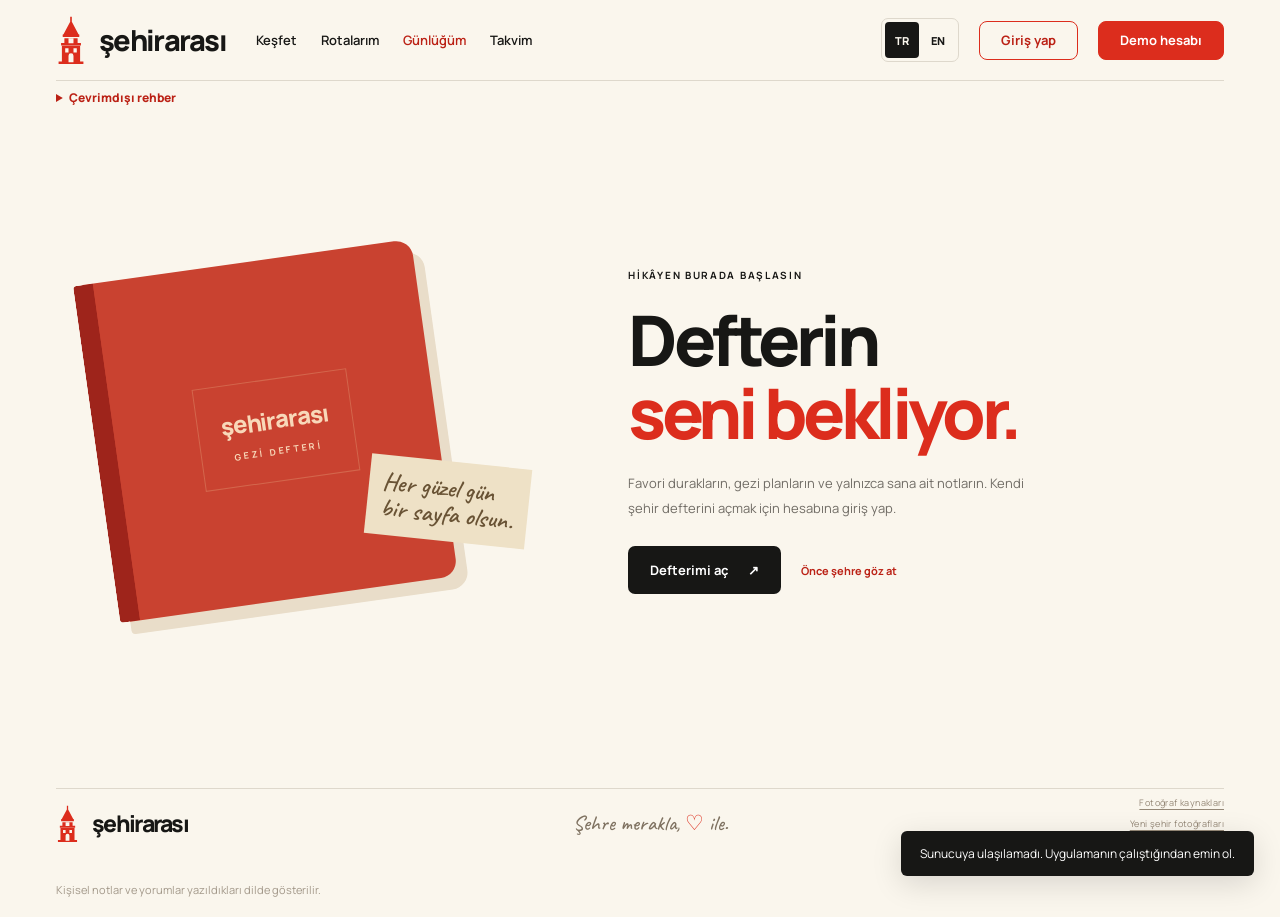
==== commit 9a0f574d: "Add downloadable offline city guide" ====
--- a/static/gunlugum.html
+++ b/static/gunlugum.html
@@ -24,9 +24,11 @@
     <script src="/static/photos.js?v=kultur-3-1" defer></script>
     <script src="/static/city-photos.js?v=guide-2-1" defer></script>
     <script src="/static/vendor/leaflet/leaflet.js" defer></script>
-    <script src="/static/features.js?v=languages-1" defer></script>
-    <script src="/static/app.js?v=languages-1" defer></script>
+    <script src="/static/offline.js?v=offline-1" defer></script>
+    <script src="/static/features.js?v=offline-1" defer></script>
+    <script src="/static/app.js?v=offline-1" defer></script>
     <link rel="stylesheet" href="/static/i18n.css?v=languages-1" />
+    <link rel="stylesheet" href="/static/offline.css?v=offline-1" />
   </head>
   <body>
     <svg class="svg-library" xmlns="http://www.w3.org/2000/svg" aria-hidden="true">
@@ -45,6 +47,22 @@
       <nav class="main-nav" aria-label="Ana menü" data-i18n-aria-label="Ana menü"><a href="/#places"><i18n-text data-i18n="Keşfet">Keşfet</i18n-text></a><a href="/rotalarim"><i18n-text data-i18n="Rotalarım">Rotalarım</i18n-text></a><a href="/gunlugum"><i18n-text data-i18n="Günlüğüm">Günlüğüm</i18n-text></a><a href="/#events"><i18n-text data-i18n="Takvim">Takvim</i18n-text></a></nav>
       <div class="header-actions"><label class="city-picker"><svg class="icon" aria-hidden="true"><use href="#i-pin"/></svg><span class="sr-only"><i18n-text data-i18n="Şehir seç">Şehir seç</i18n-text></span><select id="citySelect"><option value="istanbul" data-i18n="İstanbul">İstanbul</option><option value="ankara">Ankara</option><option value="izmir" data-i18n="İzmir">İzmir</option></select></label><div class="language-switch" role="group" aria-label="Dil seç" data-i18n-aria-label="Dil seç"><button type="button" data-language="tr" lang="tr" aria-label="Türkçe" aria-pressed="true">TR</button><button type="button" data-language="en" lang="en" aria-label="English" aria-pressed="false">EN</button></div><button class="account-button" id="accountButton" type="button"><i18n-text data-i18n="Giriş yap">Giriş yap</i18n-text></button><button class="account-button demo-account-button" id="demoLoginButton" type="button" aria-label="Demo hesabı" hidden data-i18n-aria-label="Demo hesabı"><span class="demo-button-label"><i18n-text data-i18n="Demo hesabı">Demo hesabı</i18n-text></span><span class="demo-button-compact" aria-hidden="true">Demo</span></button></div>
     </header>
+
+    <aside class="offline-panel page-wrap">
+      <p id="offlineBanner" class="offline-banner" role="status" hidden></p>
+      <details class="offline-download">
+        <summary id="offlineTitle">Çevrimdışı rehber</summary>
+        <div class="offline-download-body">
+          <p id="offlineIntro"></p>
+          <p id="offlineTimestamp" hidden></p>
+          <div class="offline-actions">
+            <button id="offlineDownload" class="button button-dark" type="button" disabled>Rehberi indir</button>
+            <button id="offlineRemove" class="text-button" type="button" hidden>İndirmeyi kaldır</button>
+          </div>
+          <p id="offlineFeedback" role="status"></p>
+        </div>
+      </details>
+    </aside>
 
     <main id="top">
       <div class="personal-loading page-wrap" role="status"><span class="loading-line"></span><p><i18n-text data-i18n="Şehir defterin açılıyor…">Şehir defterin açılıyor…</i18n-text></p></div>
--- a/static/offline.css
+++ b/static/offline.css
@@ -0,0 +1,11 @@
+.offline-panel { margin-block: 0 12px; font-size: 12px; }
+.offline-banner { margin: 0 0 10px; padding: 12px 14px; border-left: 3px solid var(--blue); background: #eee8dc; line-height: 1.6; }
+.offline-download { width: min(100%, 485px); }
+.offline-download summary { padding-block: 8px; cursor: pointer; color: var(--coral-dark); font-weight: 800; width: fit-content; }
+.offline-download-body { border: 1px solid var(--line); border-radius: 6px; padding: 14px; background: var(--paper); }
+.offline-download-body p { margin: 0 0 10px; line-height: 1.6; }
+.offline-download-body p:empty { display: none; }
+.offline-download-body #offlineFeedback { margin: 10px 0 0; }
+.offline-actions { display: flex; flex-wrap: wrap; align-items: center; gap: 10px 16px; }
+.offline-actions .button { min-height: 38px; padding: 8px 13px; }
+.offline-actions button:disabled { opacity: .55; cursor: default; }
